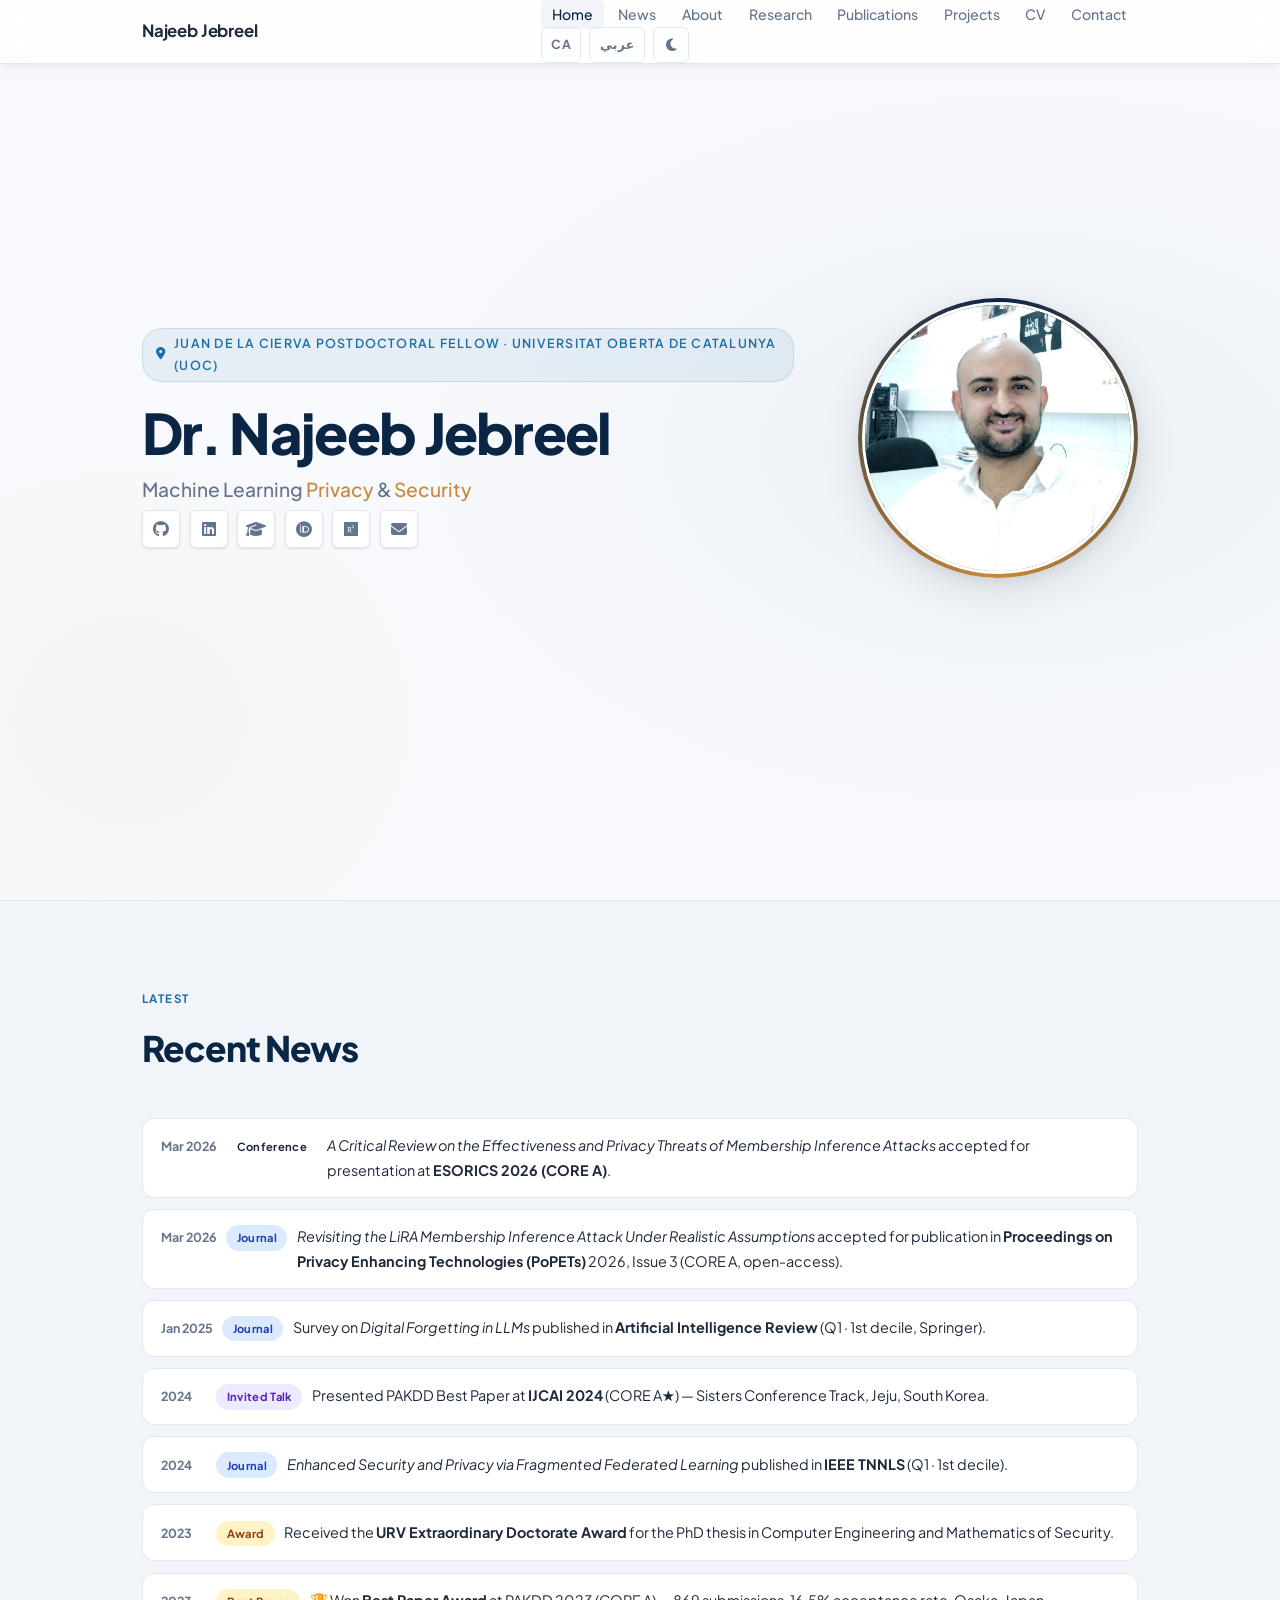
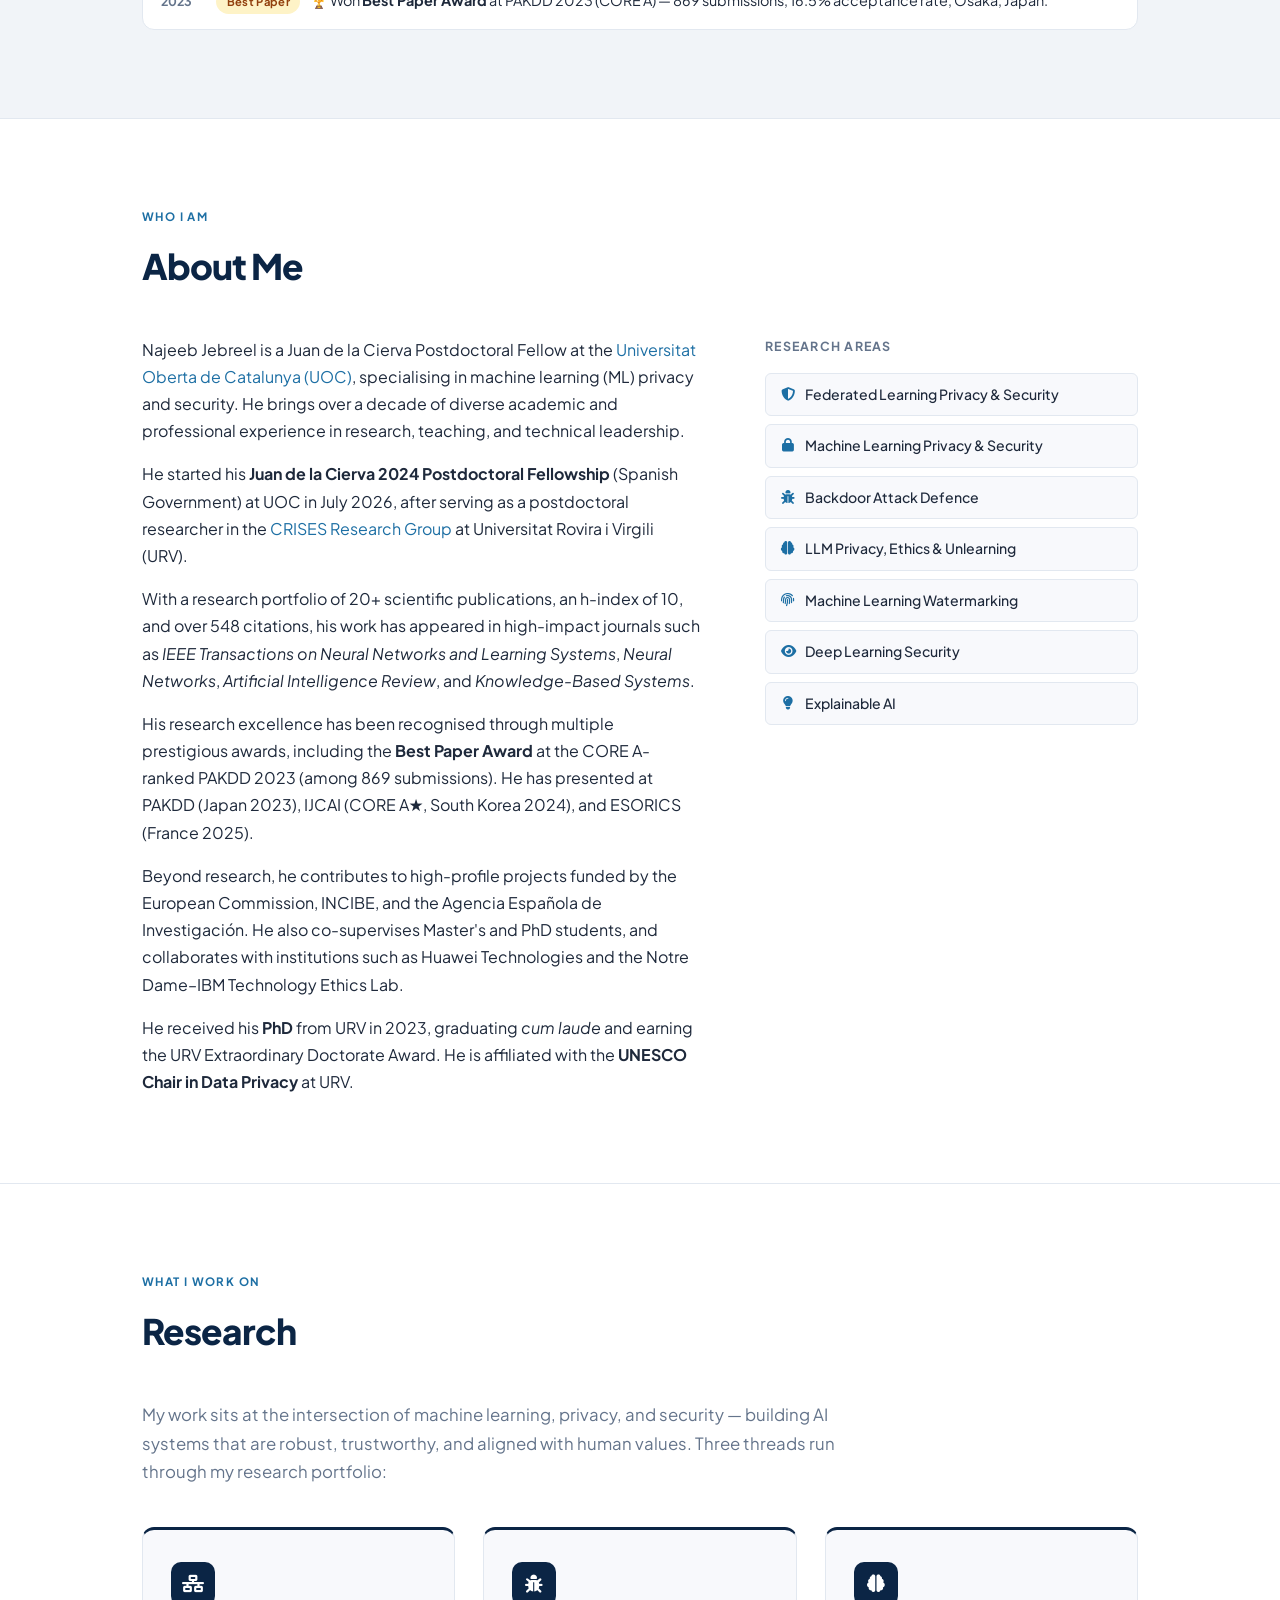
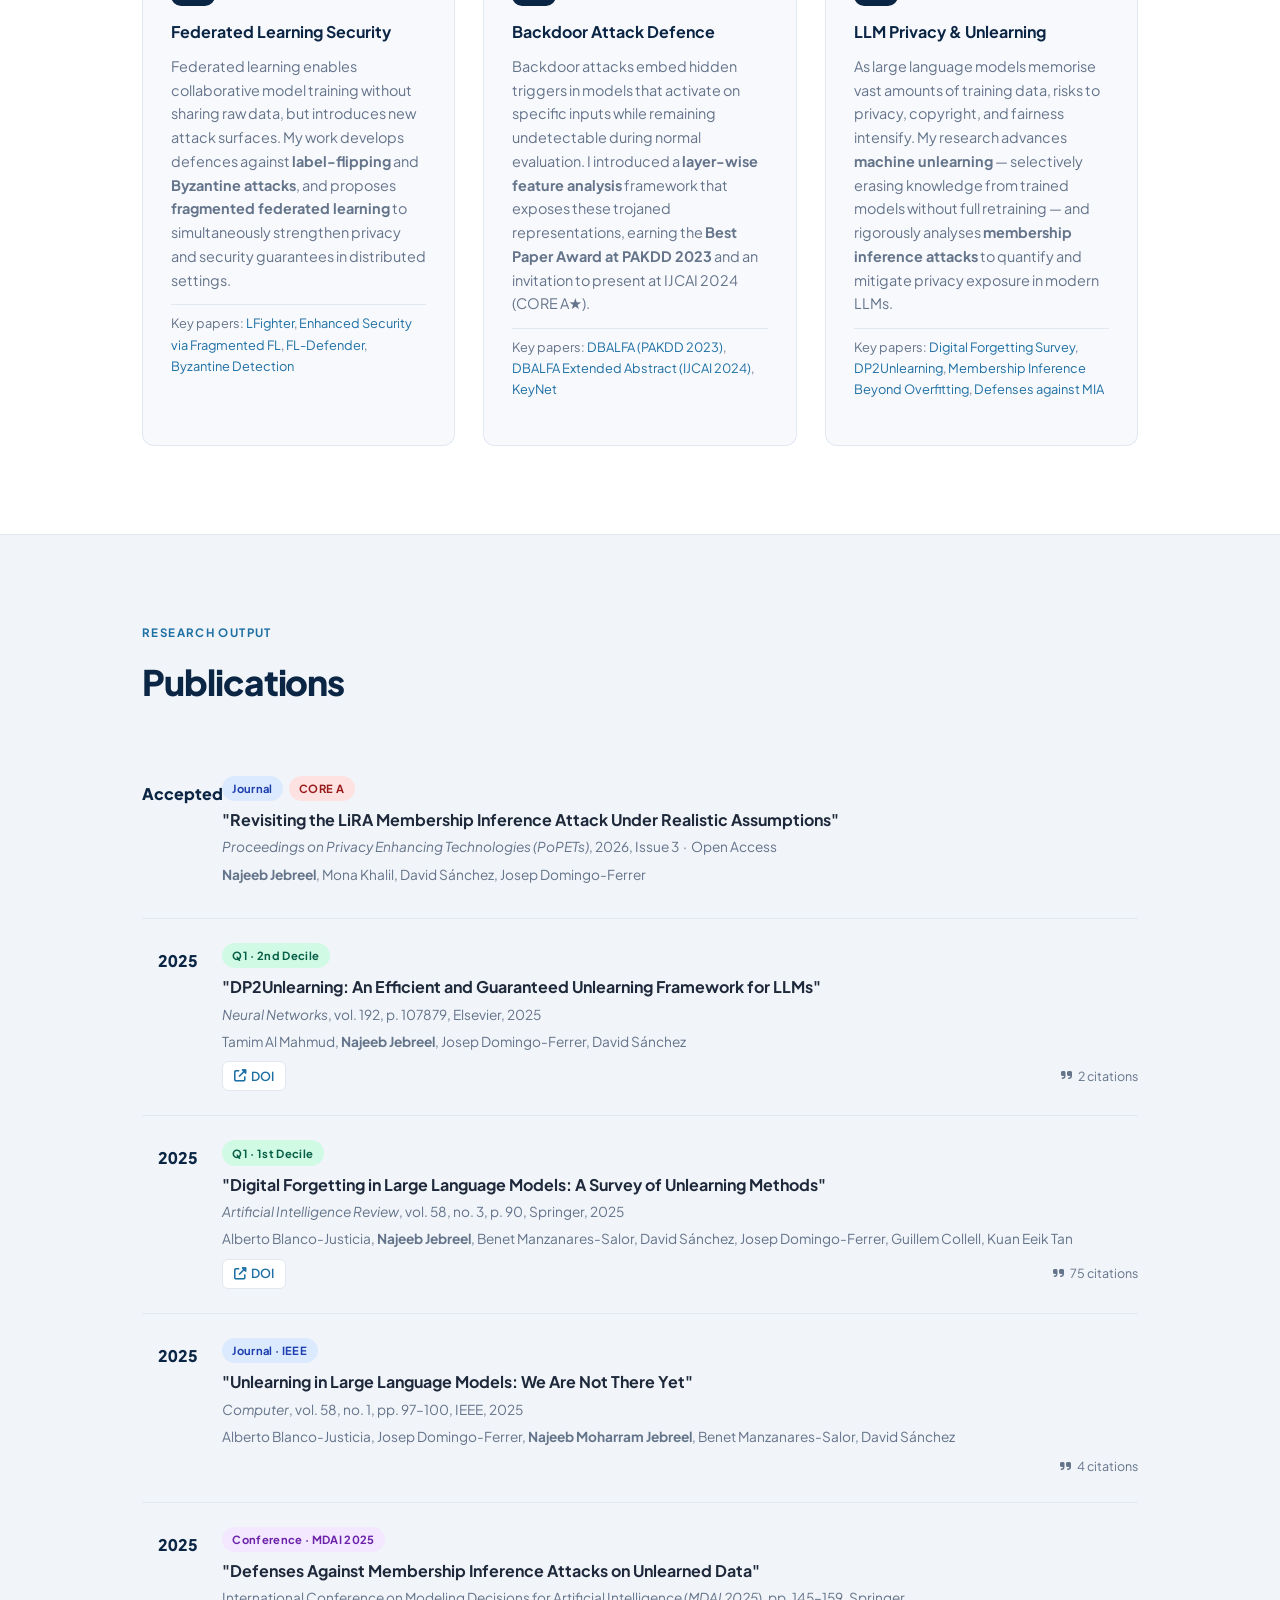
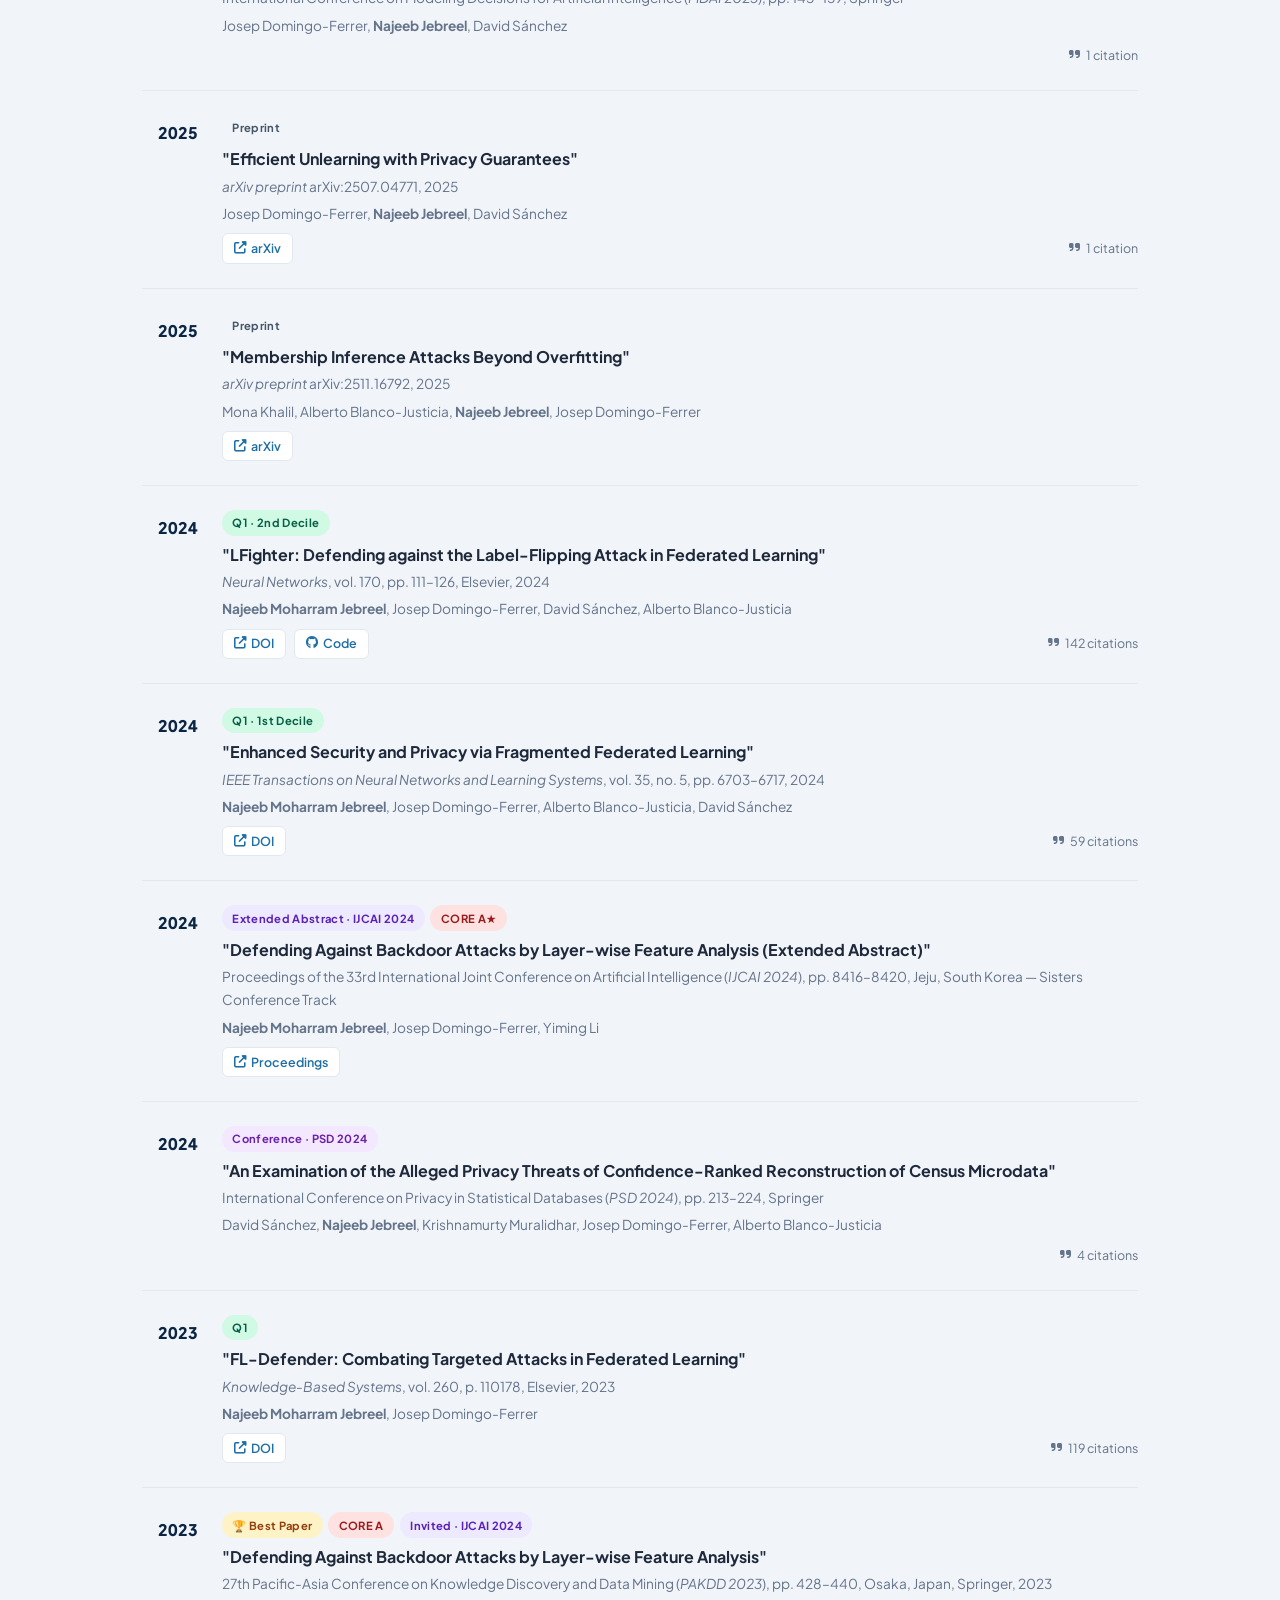
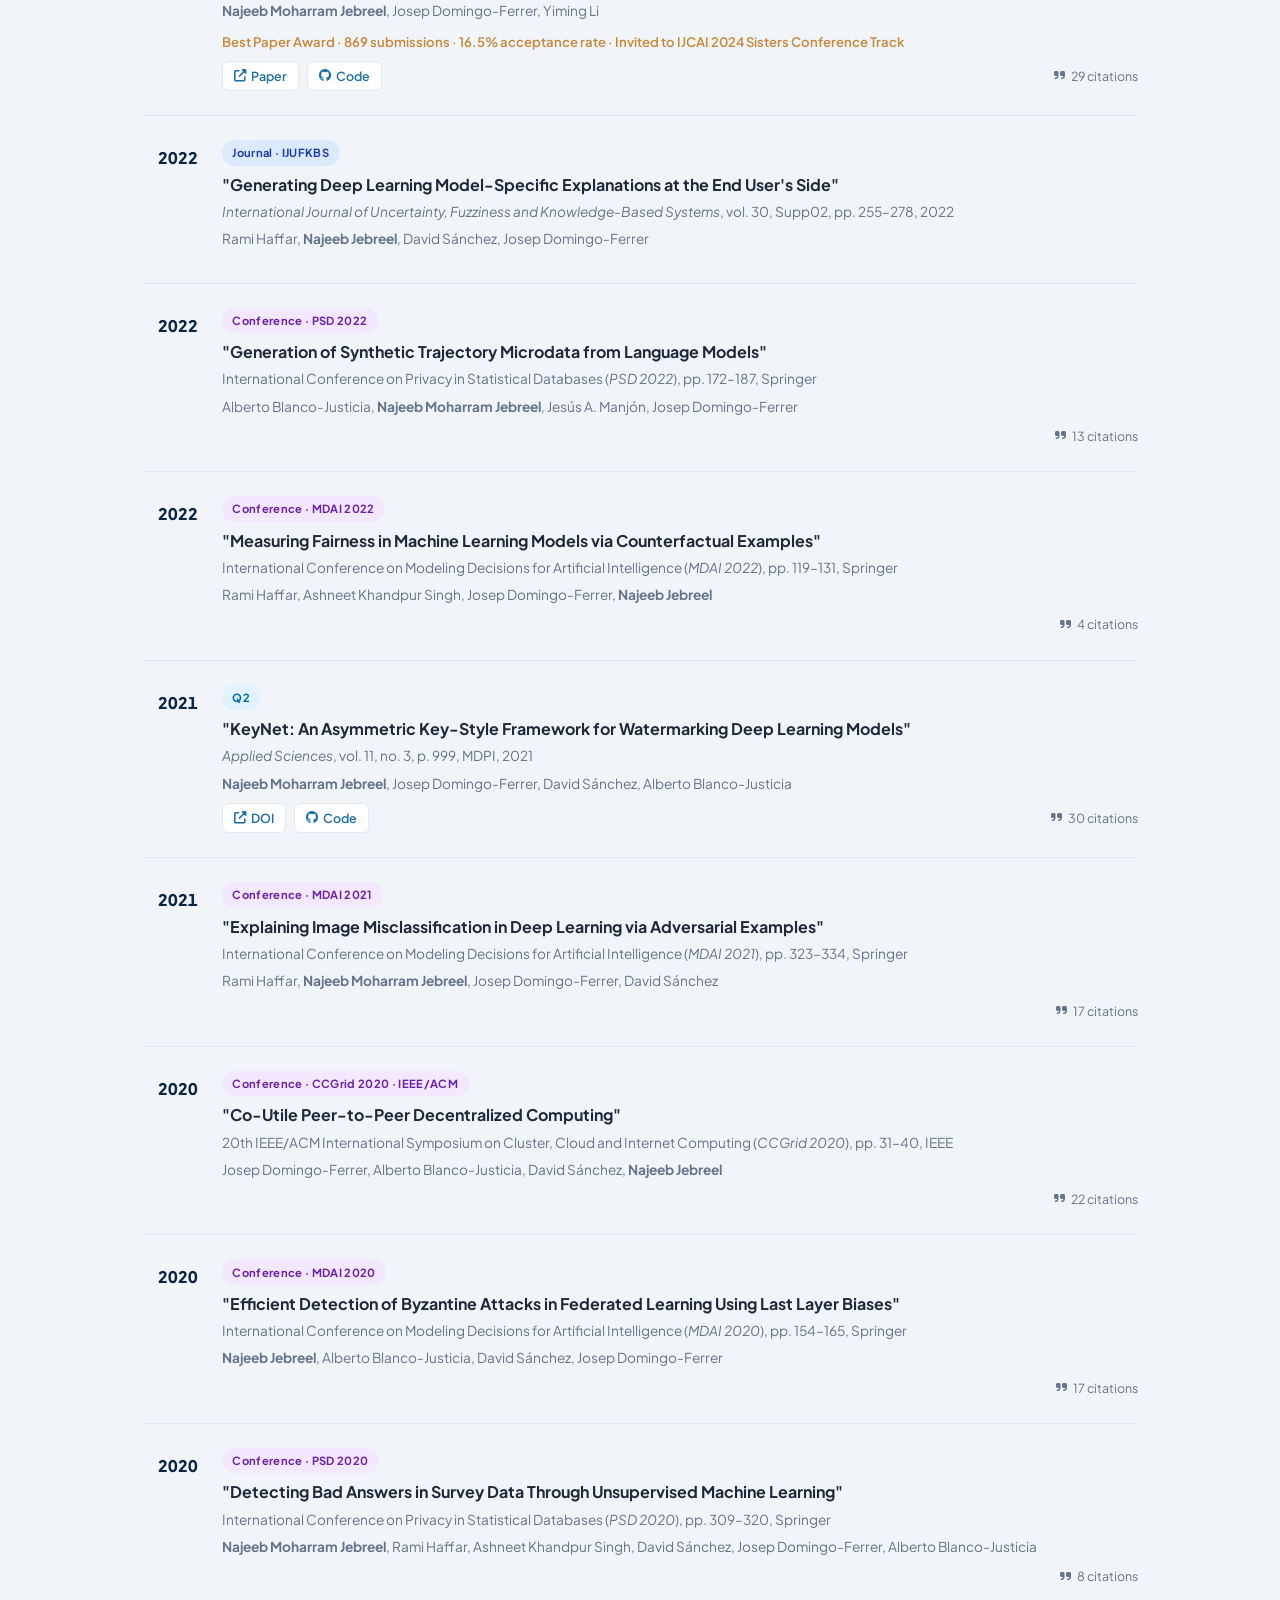
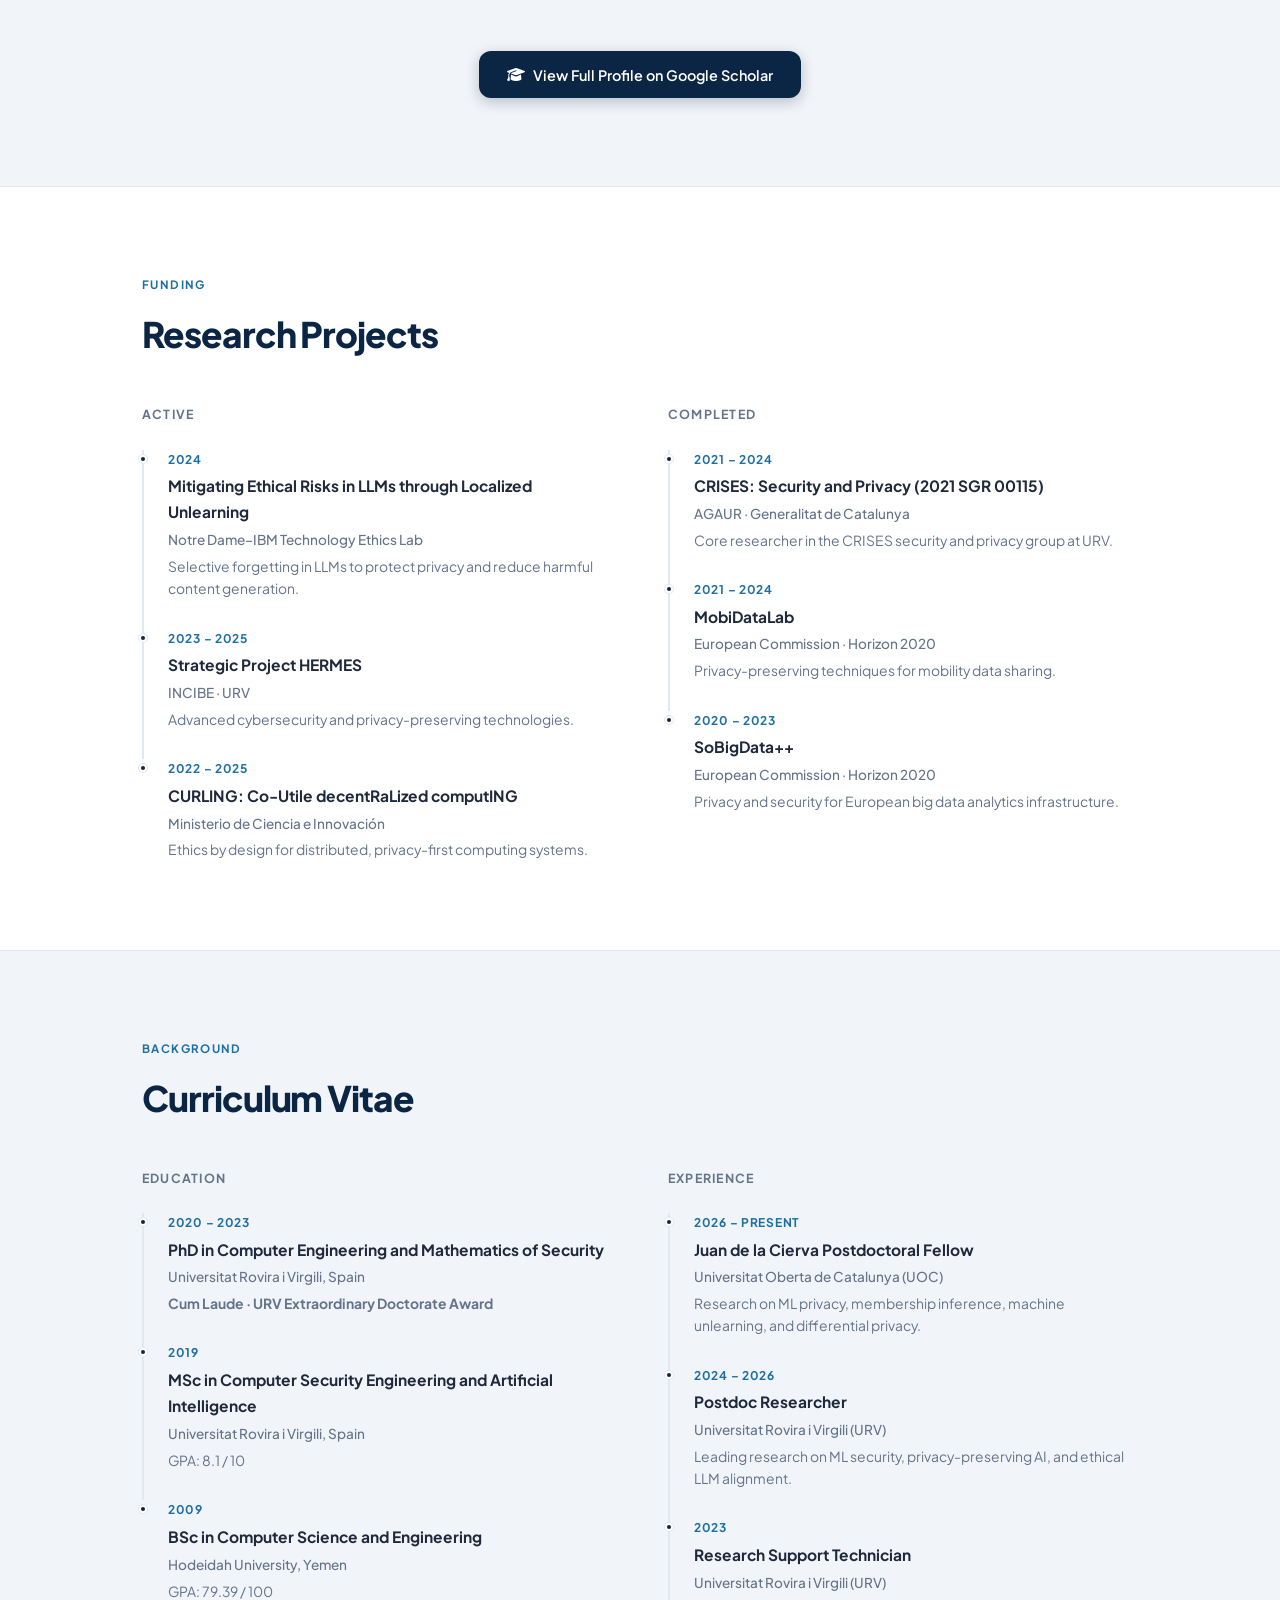
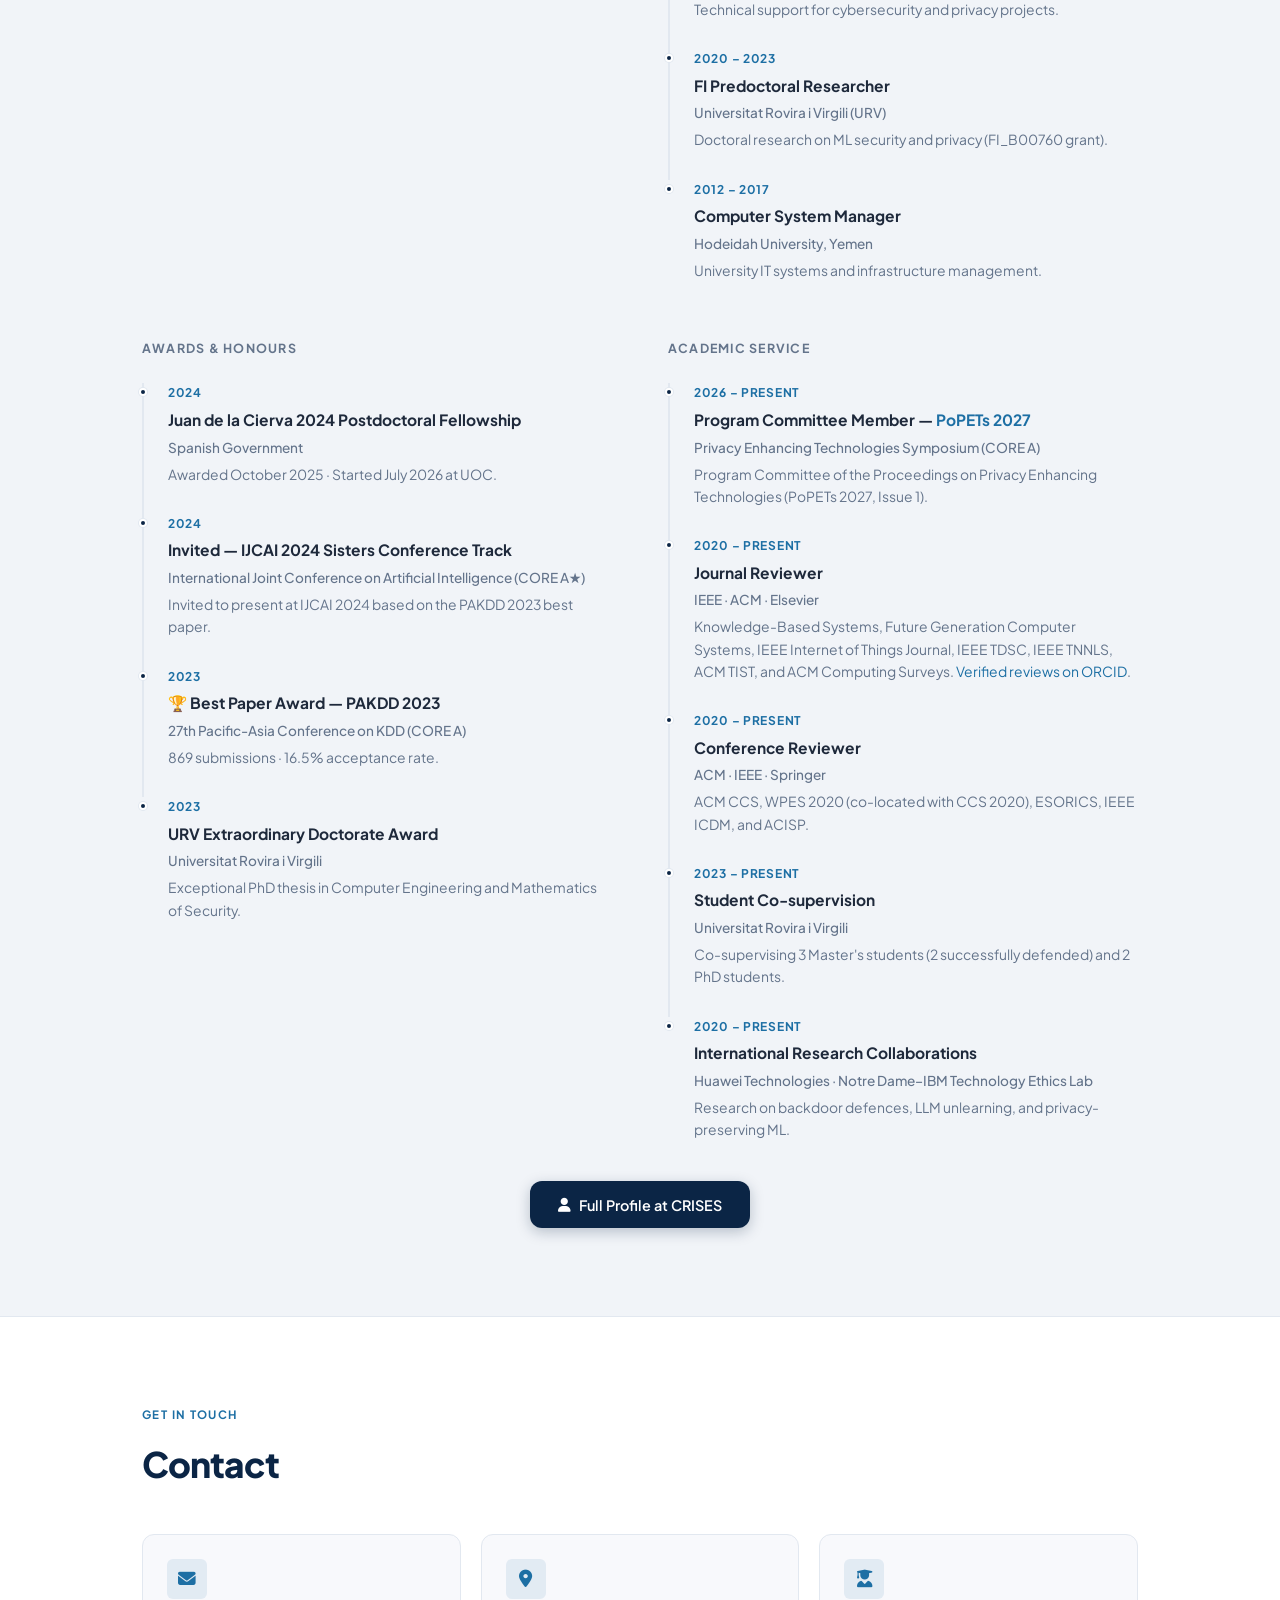
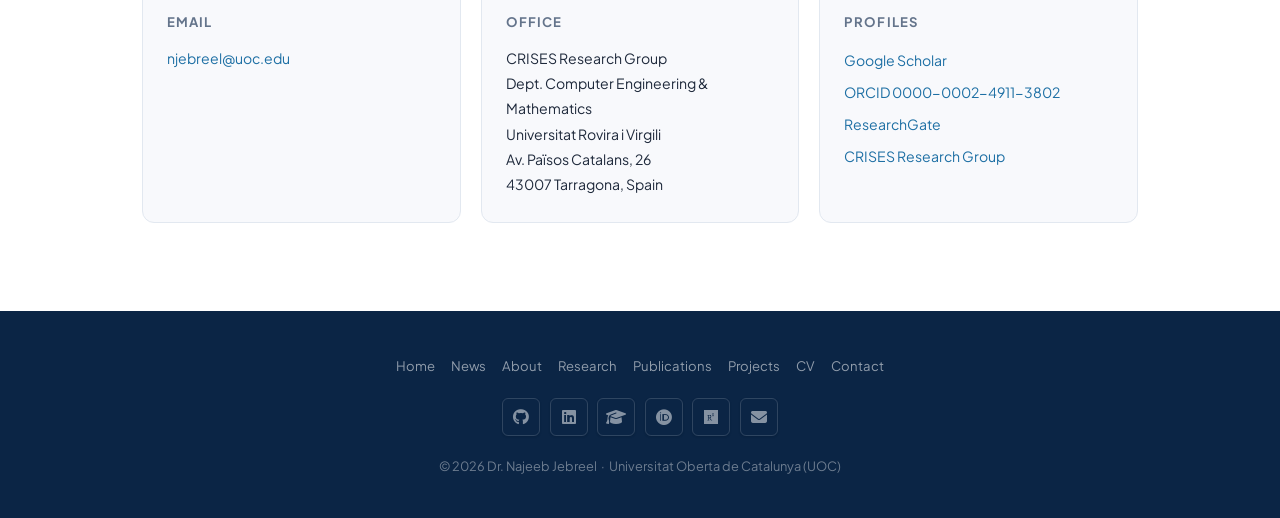
==== index.html @ fbfc8d9b "Update contact email to UOC address" ====
<!DOCTYPE html>
<html lang="en">
<head>
  <meta charset="UTF-8">
  <meta name="viewport" content="width=device-width, initial-scale=1.0">
  <title>Dr. Najeeb Jebreel — ML Privacy &amp; Security Researcher</title>

  <!-- SEO -->
  <meta name="description" content="Dr. Najeeb Jebreel — Juan de la Cierva Postdoctoral Fellow at the Universitat Oberta de Catalunya (UOC) specialising in machine learning privacy, federated learning security, backdoor defences, and LLM alignment.">
  <meta name="author" content="Najeeb Jebreel">
  <meta name="keywords" content="Najeeb Jebreel, machine learning security, federated learning, backdoor attacks, LLM unlearning, privacy, UOC, URV, CRISES">
  <link rel="canonical" href="https://najeebjebreel.github.io/">

  <!-- Open Graph -->
  <meta property="og:type" content="profile">
  <meta property="og:title" content="Dr. Najeeb Jebreel — ML Privacy &amp; Security Researcher">
  <meta property="og:description" content="Juan de la Cierva Fellow at UOC · Federated Learning Security · Backdoor Defences · LLM Privacy">
  <meta property="og:url" content="https://najeebjebreel.github.io/">
  <meta property="og:image" content="https://najeebjebreel.github.io/images/profile_photo.jpg">

  <!-- Twitter Card -->
  <meta name="twitter:card" content="summary">
  <meta name="twitter:title" content="Dr. Najeeb Jebreel">
  <meta name="twitter:description" content="ML Privacy &amp; Security Researcher · Juan de la Cierva Fellow · UOC">
  <meta name="twitter:image" content="https://najeebjebreel.github.io/images/profile_photo.jpg">

  <!-- Schema.org -->
  <script type="application/ld+json">
  {"@context":"https://schema.org","@type":"Person","name":"Najeeb Moharram Salim Jebreel","honorificPrefix":"Dr.","jobTitle":"Juan de la Cierva Postdoctoral Fellow","affiliation":{"@type":"Organization","name":"Universitat Oberta de Catalunya","url":"https://www.uoc.edu/en"},"url":"https://najeebjebreel.github.io/","sameAs":["https://scholar.google.com/citations?user=aWbGsA4AAAAJ&hl=en","https://orcid.org/0000-0002-4911-3802","https://www.researchgate.net/profile/Najeeb-Jebreel","https://github.com/najeebjebreel","https://www.linkedin.com/in/najeebjebreel/"]}
  </script>

  <!-- Fonts -->
  <link rel="preconnect" href="https://fonts.googleapis.com">
  <link rel="preconnect" href="https://fonts.gstatic.com" crossorigin>
  <link href="https://fonts.googleapis.com/css2?family=Plus+Jakarta+Sans:wght@300;400;500;600;700;800&display=swap" rel="stylesheet">

  <!-- Icons -->
  <link rel="stylesheet" href="https://cdnjs.cloudflare.com/ajax/libs/font-awesome/6.5.0/css/all.min.css">

  <link rel="stylesheet" href="styles.css">
</head>
<body>

<!-- ───────────────── HEADER ───────────────── -->
<header id="main-header">
  <div class="container header-container">
    <div class="logo"><a href="#home">Najeeb Jebreel</a></div>
    <nav aria-label="Primary navigation">
      <ul class="nav-links" role="list">
        <li><a href="#home">Home</a></li>
        <li><a href="#news">News</a></li>
        <li><a href="#about">About</a></li>
        <li><a href="#research">Research</a></li>
        <li><a href="#publications">Publications</a></li>
        <li><a href="#projects">Projects</a></li>
        <li><a href="#cv">CV</a></li>
        <li><a href="#contact">Contact</a></li>
      </ul>
      <div class="header-controls">
        <a href="index-ca.html" class="icon-btn lang-toggle" aria-label="Catalan version" title="Versió en català">CA</a>
        <a href="index-ar.html" class="icon-btn lang-toggle" aria-label="Arabic version" title="النسخة العربية">عربي</a>
        <button class="icon-btn" id="darkModeToggle" aria-label="Toggle dark mode"><i class="fas fa-moon"></i></button>
        <button class="icon-btn menu-btn" id="menuBtn" aria-label="Open menu" aria-expanded="false"><i class="fas fa-bars"></i></button>
      </div>
    </nav>
  </div>
</header>

<!-- ───────────────── HERO ───────────────── -->
<section id="home" class="hero">
  <div class="container hero-grid">

    <div class="hero-content reveal">
      <p class="hero-eyebrow"><i class="fas fa-map-marker-alt"></i> Juan de la Cierva Postdoctoral Fellow · Universitat Oberta de Catalunya (UOC)</p>
      <h1>Dr. Najeeb Jebreel</h1>
      <p class="hero-tagline">Machine Learning <span class="accent">Privacy</span> &amp; <span class="accent">Security</span></p>


      <div class="social-links" role="list">
        <a href="https://github.com/najeebjebreel" target="_blank" rel="noopener" aria-label="GitHub"><i class="fab fa-github"></i></a>
        <a href="https://www.linkedin.com/in/najeebjebreel/" target="_blank" rel="noopener" aria-label="LinkedIn"><i class="fab fa-linkedin"></i></a>
        <a href="https://scholar.google.com/citations?user=aWbGsA4AAAAJ&hl=en" target="_blank" rel="noopener" aria-label="Google Scholar"><i class="fas fa-graduation-cap"></i></a>
        <a href="https://orcid.org/0000-0002-4911-3802" target="_blank" rel="noopener" aria-label="ORCID"><i class="fab fa-orcid"></i></a>
        <a href="https://www.researchgate.net/profile/Najeeb-Jebreel" target="_blank" rel="noopener" aria-label="ResearchGate"><i class="fab fa-researchgate"></i></a>
        <a href="mailto:njebreel@uoc.edu" aria-label="Email"><i class="fas fa-envelope"></i></a>
      </div>
    </div>

    <div class="hero-photo-wrap reveal reveal-delay-1">
      <div class="hero-photo-ring">
        <img src="images/profile_photo.jpg" alt="Portrait of Dr. Najeeb Jebreel" width="280" height="280" loading="eager">
      </div>
    </div>

  </div>
</section>

<hr class="section-divider">

<!-- ───────────────── NEWS ───────────────── -->
<section id="news" class="news-section">
  <div class="container">
    <p class="section-label reveal">Latest</p>
    <h2 class="section-title reveal">Recent News</h2>
    <ul class="news-list">
      <li class="news-item reveal">
        <span class="news-date">Mar 2026</span>
        <span class="badge badge-conference">Conference</span>
        <span class="news-text"><em>A Critical Review on the Effectiveness and Privacy Threats of Membership Inference Attacks</em> accepted for presentation at <strong>ESORICS 2026 (CORE A)</strong>.</span>
      </li>
      <li class="news-item reveal">
        <span class="news-date">Mar 2026</span>
        <span class="badge badge-journal">Journal</span>
        <span class="news-text"><em>Revisiting the LiRA Membership Inference Attack Under Realistic Assumptions</em> accepted for publication in <strong>Proceedings on Privacy Enhancing Technologies (PoPETs)</strong> 2026, Issue 3 (CORE A, open-access).</span>
      </li>
      <li class="news-item reveal">
        <span class="news-date">Jan 2025</span>
        <span class="badge badge-journal">Journal</span>
        <span class="news-text">Survey on <em>Digital Forgetting in LLMs</em> published in <strong>Artificial Intelligence Review</strong> (Q1 · 1st decile, Springer).</span>
      </li>
      <li class="news-item reveal">
        <span class="news-date">2024</span>
        <span class="badge badge-invited">Invited Talk</span>
        <span class="news-text">Presented PAKDD Best Paper at <strong>IJCAI 2024</strong> (CORE A★) — Sisters Conference Track, Jeju, South Korea.</span>
      </li>
      <li class="news-item reveal">
        <span class="news-date">2024</span>
        <span class="badge badge-journal">Journal</span>
        <span class="news-text"><em>Enhanced Security and Privacy via Fragmented Federated Learning</em> published in <strong>IEEE TNNLS</strong> (Q1 · 1st decile).</span>
      </li>
      <li class="news-item reveal">
        <span class="news-date">2023</span>
        <span class="badge badge-award">Award</span>
        <span class="news-text">Received the <strong>URV Extraordinary Doctorate Award</strong> for the PhD thesis in Computer Engineering and Mathematics of Security.</span>
      </li>
      <li class="news-item reveal">
        <span class="news-date">2023</span>
        <span class="badge badge-award">Best Paper</span>
        <span class="news-text">🏆 Won <strong>Best Paper Award</strong> at PAKDD 2023 (CORE A) — 869 submissions, 16.5% acceptance rate, Osaka, Japan.</span>
      </li>
    </ul>
  </div>
</section>

<hr class="section-divider">

<!-- ───────────────── ABOUT ───────────────── -->
<section id="about" class="about">
  <div class="container">
    <p class="section-label reveal">Who I Am</p>
    <h2 class="section-title reveal">About Me</h2>
    <div class="about-grid">
      <div class="about-text reveal">
        <p>Najeeb Jebreel is a Juan de la Cierva Postdoctoral Fellow at the <a href="https://www.uoc.edu/en" target="_blank" rel="noopener">Universitat Oberta de Catalunya (UOC)</a>, specialising in machine learning (ML) privacy and security. He brings over a decade of diverse academic and professional experience in research, teaching, and technical leadership.</p>
        <p>He started his <strong>Juan de la Cierva 2024 Postdoctoral Fellowship</strong> (Spanish Government) at UOC in July 2026, after serving as a postdoctoral researcher in the <a href="https://crises-deim.urv.cat/" target="_blank" rel="noopener">CRISES Research Group</a> at Universitat Rovira i Virgili (URV).</p>
        <p>With a research portfolio of 20+ scientific publications, an h-index of 10, and over 548 citations, his work has appeared in high-impact journals such as <em>IEEE Transactions on Neural Networks and Learning Systems</em>, <em>Neural Networks</em>, <em>Artificial Intelligence Review</em>, and <em>Knowledge-Based Systems</em>.</p>
        <p>His research excellence has been recognised through multiple prestigious awards, including the <strong>Best Paper Award</strong> at the CORE A-ranked PAKDD 2023 (among 869 submissions). He has presented at PAKDD (Japan 2023), IJCAI (CORE A★, South Korea 2024), and ESORICS (France 2025).</p>
        <p>Beyond research, he contributes to high-profile projects funded by the European Commission, INCIBE, and the Agencia Española de Investigación. He also co-supervises Master's and PhD students, and collaborates with institutions such as Huawei Technologies and the Notre Dame–IBM Technology Ethics Lab.</p>
        <p>He received his <strong>PhD</strong> from URV in 2023, graduating <em>cum laude</em> and earning the URV Extraordinary Doctorate Award. He is affiliated with the <strong>UNESCO Chair in Data Privacy</strong> at URV.</p>
      </div>
      <div class="reveal reveal-delay-1">
        <p class="skills-heading">Research Areas</p>
        <ul class="skill-list">
          <li class="skill-item"><i class="fas fa-shield-alt"></i> Federated Learning Privacy &amp; Security</li>
          <li class="skill-item"><i class="fas fa-lock"></i> Machine Learning Privacy &amp; Security</li>
          <li class="skill-item"><i class="fas fa-bug"></i> Backdoor Attack Defence</li>
          <li class="skill-item"><i class="fas fa-brain"></i> LLM Privacy, Ethics &amp; Unlearning</li>
          <li class="skill-item"><i class="fas fa-fingerprint"></i> Machine Learning Watermarking</li>
          <li class="skill-item"><i class="fas fa-eye"></i> Deep Learning Security</li>
          <li class="skill-item"><i class="fas fa-lightbulb"></i> Explainable AI</li>
        </ul>
      </div>
    </div>
  </div>
</section>

<hr class="section-divider">

<!-- ───────────────── RESEARCH ───────────────── -->
<section id="research" class="research">
  <div class="container">
    <p class="section-label reveal">What I Work On</p>
    <h2 class="section-title reveal">Research</h2>
    <p class="research-intro reveal">My work sits at the intersection of machine learning, privacy, and security — building AI systems that are robust, trustworthy, and aligned with human values. Three threads run through my research portfolio:</p>
    <div class="research-grid">

      <div class="research-card reveal">
        <div class="research-card-icon"><i class="fas fa-network-wired"></i></div>
        <h3>Federated Learning Security</h3>
        <p>Federated learning enables collaborative model training without sharing raw data, but introduces new attack surfaces. My work develops defences against <strong>label-flipping</strong> and <strong>Byzantine attacks</strong>, and proposes <strong>fragmented federated learning</strong> to simultaneously strengthen privacy and security guarantees in distributed settings.</p>
        <p class="research-papers">Key papers: <a href="#publications">LFighter</a>, <a href="#publications">Enhanced Security via Fragmented FL</a>, <a href="#publications">FL-Defender</a>, <a href="#publications">Byzantine Detection</a></p>
      </div>

      <div class="research-card reveal reveal-delay-1">
        <div class="research-card-icon"><i class="fas fa-bug"></i></div>
        <h3>Backdoor Attack Defence</h3>
        <p>Backdoor attacks embed hidden triggers in models that activate on specific inputs while remaining undetectable during normal evaluation. I introduced a <strong>layer-wise feature analysis</strong> framework that exposes these trojaned representations, earning the <strong>Best Paper Award at PAKDD 2023</strong> and an invitation to present at IJCAI 2024 (CORE A★).</p>
        <p class="research-papers">Key papers: <a href="#publications">DBALFA (PAKDD 2023)</a>, <a href="#publications">DBALFA Extended Abstract (IJCAI 2024)</a>, <a href="#publications">KeyNet</a></p>
      </div>

      <div class="research-card reveal reveal-delay-2">
        <div class="research-card-icon"><i class="fas fa-brain"></i></div>
        <h3>LLM Privacy &amp; Unlearning</h3>
        <p>As large language models memorise vast amounts of training data, risks to privacy, copyright, and fairness intensify. My research advances <strong>machine unlearning</strong> — selectively erasing knowledge from trained models without full retraining — and rigorously analyses <strong>membership inference attacks</strong> to quantify and mitigate privacy exposure in modern LLMs.</p>
        <p class="research-papers">Key papers: <a href="#publications">Digital Forgetting Survey</a>, <a href="#publications">DP2Unlearning</a>, <a href="#publications">Membership Inference Beyond Overfitting</a>, <a href="#publications">Defenses against MIA</a></p>
      </div>

    </div>
  </div>
</section>

<hr class="section-divider">

<!-- ───────────────── PUBLICATIONS ───────────────── -->
<section id="publications" class="publications">
  <div class="container">
    <p class="section-label reveal">Research Output</p>
    <h2 class="section-title reveal">Publications</h2>
    <div class="pub-list">

      <article class="pub-entry reveal">
        <div class="pub-year-col">Accepted</div>
        <div>
          <div class="pub-badges"><span class="badge badge-journal">Journal</span><span class="badge badge-core">CORE A</span></div>
          <h3 class="pub-title">"Revisiting the LiRA Membership Inference Attack Under Realistic Assumptions"</h3>
          <p class="pub-venue"><em>Proceedings on Privacy Enhancing Technologies (PoPETs)</em>, 2026, Issue 3 &nbsp;·&nbsp; Open Access</p>
          <p class="pub-authors"><strong>Najeeb Jebreel</strong>, Mona Khalil, David Sánchez, Josep Domingo-Ferrer</p>
        </div>
      </article>

      <article class="pub-entry reveal">
        <div class="pub-year-col">2025</div>
        <div>
          <div class="pub-badges"><span class="badge badge-q1">Q1 · 2nd Decile</span></div>
          <h3 class="pub-title">"DP2Unlearning: An Efficient and Guaranteed Unlearning Framework for LLMs"</h3>
          <p class="pub-venue"><em>Neural Networks</em>, vol. 192, p. 107879, Elsevier, 2025</p>
          <p class="pub-authors">Tamim Al Mahmud, <strong>Najeeb Jebreel</strong>, Josep Domingo-Ferrer, David Sánchez</p>
          <div class="pub-links">
            <a href="https://doi.org/10.1016/j.neunet.2025.107879" target="_blank" rel="noopener" class="pub-link"><i class="fas fa-external-link-alt"></i> DOI</a>
            <span class="pub-citations"><i class="fas fa-quote-right"></i> 2 citations</span>
          </div>
        </div>
      </article>

      <article class="pub-entry reveal">
        <div class="pub-year-col">2025</div>
        <div>
          <div class="pub-badges"><span class="badge badge-q1">Q1 · 1st Decile</span></div>
          <h3 class="pub-title">"Digital Forgetting in Large Language Models: A Survey of Unlearning Methods"</h3>
          <p class="pub-venue"><em>Artificial Intelligence Review</em>, vol. 58, no. 3, p. 90, Springer, 2025</p>
          <p class="pub-authors">Alberto Blanco-Justicia, <strong>Najeeb Jebreel</strong>, Benet Manzanares-Salor, David Sánchez, Josep Domingo-Ferrer, Guillem Collell, Kuan Eeik Tan</p>
          <div class="pub-links">
            <a href="https://doi.org/10.1007/s10462-024-11078-6" target="_blank" rel="noopener" class="pub-link"><i class="fas fa-external-link-alt"></i> DOI</a>
            <span class="pub-citations"><i class="fas fa-quote-right"></i> 75 citations</span>
          </div>
        </div>
      </article>

      <article class="pub-entry reveal">
        <div class="pub-year-col">2025</div>
        <div>
          <div class="pub-badges"><span class="badge badge-journal">Journal · IEEE</span></div>
          <h3 class="pub-title">"Unlearning in Large Language Models: We Are Not There Yet"</h3>
          <p class="pub-venue"><em>Computer</em>, vol. 58, no. 1, pp. 97–100, IEEE, 2025</p>
          <p class="pub-authors">Alberto Blanco-Justicia, Josep Domingo-Ferrer, <strong>Najeeb Moharram Jebreel</strong>, Benet Manzanares-Salor, David Sánchez</p>
          <div class="pub-links">
            <span class="pub-citations"><i class="fas fa-quote-right"></i> 4 citations</span>
          </div>
        </div>
      </article>

      <article class="pub-entry reveal">
        <div class="pub-year-col">2025</div>
        <div>
          <div class="pub-badges"><span class="badge badge-conf">Conference · MDAI 2025</span></div>
          <h3 class="pub-title">"Defenses Against Membership Inference Attacks on Unlearned Data"</h3>
          <p class="pub-venue">International Conference on Modeling Decisions for Artificial Intelligence (<em>MDAI 2025</em>), pp. 145–159, Springer</p>
          <p class="pub-authors">Josep Domingo-Ferrer, <strong>Najeeb Jebreel</strong>, David Sánchez</p>
          <div class="pub-links">
            <span class="pub-citations"><i class="fas fa-quote-right"></i> 1 citation</span>
          </div>
        </div>
      </article>

      <article class="pub-entry reveal">
        <div class="pub-year-col">2025</div>
        <div>
          <div class="pub-badges"><span class="badge badge-preprint">Preprint</span></div>
          <h3 class="pub-title">"Efficient Unlearning with Privacy Guarantees"</h3>
          <p class="pub-venue"><em>arXiv preprint</em> arXiv:2507.04771, 2025</p>
          <p class="pub-authors">Josep Domingo-Ferrer, <strong>Najeeb Jebreel</strong>, David Sánchez</p>
          <div class="pub-links">
            <a href="https://arxiv.org/abs/2507.04771" target="_blank" rel="noopener" class="pub-link"><i class="fas fa-external-link-alt"></i> arXiv</a>
            <span class="pub-citations"><i class="fas fa-quote-right"></i> 1 citation</span>
          </div>
        </div>
      </article>

      <article class="pub-entry reveal">
        <div class="pub-year-col">2025</div>
        <div>
          <div class="pub-badges"><span class="badge badge-preprint">Preprint</span></div>
          <h3 class="pub-title">"Membership Inference Attacks Beyond Overfitting"</h3>
          <p class="pub-venue"><em>arXiv preprint</em> arXiv:2511.16792, 2025</p>
          <p class="pub-authors">Mona Khalil, Alberto Blanco-Justicia, <strong>Najeeb Jebreel</strong>, Josep Domingo-Ferrer</p>
          <div class="pub-links">
            <a href="https://arxiv.org/abs/2511.16792" target="_blank" rel="noopener" class="pub-link"><i class="fas fa-external-link-alt"></i> arXiv</a>
          </div>
        </div>
      </article>

      <article class="pub-entry reveal">
        <div class="pub-year-col">2024</div>
        <div>
          <div class="pub-badges"><span class="badge badge-q1">Q1 · 2nd Decile</span></div>
          <h3 class="pub-title">"LFighter: Defending against the Label-Flipping Attack in Federated Learning"</h3>
          <p class="pub-venue"><em>Neural Networks</em>, vol. 170, pp. 111–126, Elsevier, 2024</p>
          <p class="pub-authors"><strong>Najeeb Moharram Jebreel</strong>, Josep Domingo-Ferrer, David Sánchez, Alberto Blanco-Justicia</p>
          <div class="pub-links">
            <a href="https://doi.org/10.1016/j.neunet.2023.11.019" target="_blank" rel="noopener" class="pub-link"><i class="fas fa-external-link-alt"></i> DOI</a>
            <a href="https://github.com/najeebjebreel/LFighter" target="_blank" rel="noopener" class="pub-link"><i class="fab fa-github"></i> Code</a>
            <span class="pub-citations"><i class="fas fa-quote-right"></i> 142 citations</span>
          </div>
        </div>
      </article>

      <article class="pub-entry reveal">
        <div class="pub-year-col">2024</div>
        <div>
          <div class="pub-badges"><span class="badge badge-q1">Q1 · 1st Decile</span></div>
          <h3 class="pub-title">"Enhanced Security and Privacy via Fragmented Federated Learning"</h3>
          <p class="pub-venue"><em>IEEE Transactions on Neural Networks and Learning Systems</em>, vol. 35, no. 5, pp. 6703–6717, 2024</p>
          <p class="pub-authors"><strong>Najeeb Moharram Jebreel</strong>, Josep Domingo-Ferrer, Alberto Blanco-Justicia, David Sánchez</p>
          <div class="pub-links">
            <a href="https://doi.org/10.1109/TNNLS.2022.3212627" target="_blank" rel="noopener" class="pub-link"><i class="fas fa-external-link-alt"></i> DOI</a>
            <span class="pub-citations"><i class="fas fa-quote-right"></i> 59 citations</span>
          </div>
        </div>
      </article>

      <article class="pub-entry reveal">
        <div class="pub-year-col">2024</div>
        <div>
          <div class="pub-badges">
            <span class="badge badge-invited">Extended Abstract · IJCAI 2024</span>
            <span class="badge badge-core">CORE A★</span>
          </div>
          <h3 class="pub-title">"Defending Against Backdoor Attacks by Layer-wise Feature Analysis (Extended Abstract)"</h3>
          <p class="pub-venue">Proceedings of the 33rd International Joint Conference on Artificial Intelligence (<em>IJCAI 2024</em>), pp. 8416–8420, Jeju, South Korea — Sisters Conference Track</p>
          <p class="pub-authors"><strong>Najeeb Moharram Jebreel</strong>, Josep Domingo-Ferrer, Yiming Li</p>
          <div class="pub-links">
            <a href="https://www.ijcai.org/proceedings/2024/" target="_blank" rel="noopener" class="pub-link"><i class="fas fa-external-link-alt"></i> Proceedings</a>
          </div>
        </div>
      </article>

      <article class="pub-entry reveal">
        <div class="pub-year-col">2024</div>
        <div>
          <div class="pub-badges"><span class="badge badge-conf">Conference · PSD 2024</span></div>
          <h3 class="pub-title">"An Examination of the Alleged Privacy Threats of Confidence-Ranked Reconstruction of Census Microdata"</h3>
          <p class="pub-venue">International Conference on Privacy in Statistical Databases (<em>PSD 2024</em>), pp. 213–224, Springer</p>
          <p class="pub-authors">David Sánchez, <strong>Najeeb Jebreel</strong>, Krishnamurty Muralidhar, Josep Domingo-Ferrer, Alberto Blanco-Justicia</p>
          <div class="pub-links">
            <span class="pub-citations"><i class="fas fa-quote-right"></i> 4 citations</span>
          </div>
        </div>
      </article>

      <article class="pub-entry reveal">
        <div class="pub-year-col">2023</div>
        <div>
          <div class="pub-badges"><span class="badge badge-q1">Q1</span></div>
          <h3 class="pub-title">"FL-Defender: Combating Targeted Attacks in Federated Learning"</h3>
          <p class="pub-venue"><em>Knowledge-Based Systems</em>, vol. 260, p. 110178, Elsevier, 2023</p>
          <p class="pub-authors"><strong>Najeeb Moharram Jebreel</strong>, Josep Domingo-Ferrer</p>
          <div class="pub-links">
            <a href="https://doi.org/10.1016/j.knosys.2022.110178" target="_blank" rel="noopener" class="pub-link"><i class="fas fa-external-link-alt"></i> DOI</a>
            <span class="pub-citations"><i class="fas fa-quote-right"></i> 119 citations</span>
          </div>
        </div>
      </article>

      <article class="pub-entry reveal">
        <div class="pub-year-col">2023</div>
        <div>
          <div class="pub-badges">
            <span class="badge badge-award">🏆 Best Paper</span>
            <span class="badge badge-core">CORE A</span>
            <span class="badge badge-invited">Invited · IJCAI 2024</span>
          </div>
          <h3 class="pub-title">"Defending Against Backdoor Attacks by Layer-wise Feature Analysis"</h3>
          <p class="pub-venue">27th Pacific-Asia Conference on Knowledge Discovery and Data Mining (<em>PAKDD 2023</em>), pp. 428–440, Osaka, Japan, Springer, 2023</p>
          <p class="pub-authors"><strong>Najeeb Moharram Jebreel</strong>, Josep Domingo-Ferrer, Yiming Li</p>
          <p class="pub-note">Best Paper Award · 869 submissions · 16.5% acceptance rate · Invited to IJCAI 2024 Sisters Conference Track</p>
          <div class="pub-links">
            <a href="https://link.springer.com/chapter/10.1007/978-3-031-33377-4_33" target="_blank" rel="noopener" class="pub-link"><i class="fas fa-external-link-alt"></i> Paper</a>
            <a href="https://github.com/najeebjebreel/DBALFA" target="_blank" rel="noopener" class="pub-link"><i class="fab fa-github"></i> Code</a>
            <span class="pub-citations"><i class="fas fa-quote-right"></i> 29 citations</span>
          </div>
        </div>
      </article>

      <article class="pub-entry reveal">
        <div class="pub-year-col">2022</div>
        <div>
          <div class="pub-badges"><span class="badge badge-journal">Journal · IJUFKBS</span></div>
          <h3 class="pub-title">"Generating Deep Learning Model-Specific Explanations at the End User's Side"</h3>
          <p class="pub-venue"><em>International Journal of Uncertainty, Fuzziness and Knowledge-Based Systems</em>, vol. 30, Supp02, pp. 255–278, 2022</p>
          <p class="pub-authors">Rami Haffar, <strong>Najeeb Jebreel</strong>, David Sánchez, Josep Domingo-Ferrer</p>
        </div>
      </article>

      <article class="pub-entry reveal">
        <div class="pub-year-col">2022</div>
        <div>
          <div class="pub-badges"><span class="badge badge-conf">Conference · PSD 2022</span></div>
          <h3 class="pub-title">"Generation of Synthetic Trajectory Microdata from Language Models"</h3>
          <p class="pub-venue">International Conference on Privacy in Statistical Databases (<em>PSD 2022</em>), pp. 172–187, Springer</p>
          <p class="pub-authors">Alberto Blanco-Justicia, <strong>Najeeb Moharram Jebreel</strong>, Jesús A. Manjón, Josep Domingo-Ferrer</p>
          <div class="pub-links">
            <span class="pub-citations"><i class="fas fa-quote-right"></i> 13 citations</span>
          </div>
        </div>
      </article>

      <article class="pub-entry reveal">
        <div class="pub-year-col">2022</div>
        <div>
          <div class="pub-badges"><span class="badge badge-conf">Conference · MDAI 2022</span></div>
          <h3 class="pub-title">"Measuring Fairness in Machine Learning Models via Counterfactual Examples"</h3>
          <p class="pub-venue">International Conference on Modeling Decisions for Artificial Intelligence (<em>MDAI 2022</em>), pp. 119–131, Springer</p>
          <p class="pub-authors">Rami Haffar, Ashneet Khandpur Singh, Josep Domingo-Ferrer, <strong>Najeeb Jebreel</strong></p>
          <div class="pub-links">
            <span class="pub-citations"><i class="fas fa-quote-right"></i> 4 citations</span>
          </div>
        </div>
      </article>

      <article class="pub-entry reveal">
        <div class="pub-year-col">2021</div>
        <div>
          <div class="pub-badges"><span class="badge badge-q2">Q2</span></div>
          <h3 class="pub-title">"KeyNet: An Asymmetric Key-Style Framework for Watermarking Deep Learning Models"</h3>
          <p class="pub-venue"><em>Applied Sciences</em>, vol. 11, no. 3, p. 999, MDPI, 2021</p>
          <p class="pub-authors"><strong>Najeeb Moharram Jebreel</strong>, Josep Domingo-Ferrer, David Sánchez, Alberto Blanco-Justicia</p>
          <div class="pub-links">
            <a href="https://doi.org/10.3390/app11030999" target="_blank" rel="noopener" class="pub-link"><i class="fas fa-external-link-alt"></i> DOI</a>
            <a href="https://github.com/najeebjebreel/KeyNet" target="_blank" rel="noopener" class="pub-link"><i class="fab fa-github"></i> Code</a>
            <span class="pub-citations"><i class="fas fa-quote-right"></i> 30 citations</span>
          </div>
        </div>
      </article>

      <article class="pub-entry reveal">
        <div class="pub-year-col">2021</div>
        <div>
          <div class="pub-badges"><span class="badge badge-conf">Conference · MDAI 2021</span></div>
          <h3 class="pub-title">"Explaining Image Misclassification in Deep Learning via Adversarial Examples"</h3>
          <p class="pub-venue">International Conference on Modeling Decisions for Artificial Intelligence (<em>MDAI 2021</em>), pp. 323–334, Springer</p>
          <p class="pub-authors">Rami Haffar, <strong>Najeeb Moharram Jebreel</strong>, Josep Domingo-Ferrer, David Sánchez</p>
          <div class="pub-links">
            <span class="pub-citations"><i class="fas fa-quote-right"></i> 17 citations</span>
          </div>
        </div>
      </article>

      <article class="pub-entry reveal">
        <div class="pub-year-col">2020</div>
        <div>
          <div class="pub-badges"><span class="badge badge-conf">Conference · CCGrid 2020 · IEEE/ACM</span></div>
          <h3 class="pub-title">"Co-Utile Peer-to-Peer Decentralized Computing"</h3>
          <p class="pub-venue">20th IEEE/ACM International Symposium on Cluster, Cloud and Internet Computing (<em>CCGrid 2020</em>), pp. 31–40, IEEE</p>
          <p class="pub-authors">Josep Domingo-Ferrer, Alberto Blanco-Justicia, David Sánchez, <strong>Najeeb Jebreel</strong></p>
          <div class="pub-links">
            <span class="pub-citations"><i class="fas fa-quote-right"></i> 22 citations</span>
          </div>
        </div>
      </article>

      <article class="pub-entry reveal">
        <div class="pub-year-col">2020</div>
        <div>
          <div class="pub-badges"><span class="badge badge-conf">Conference · MDAI 2020</span></div>
          <h3 class="pub-title">"Efficient Detection of Byzantine Attacks in Federated Learning Using Last Layer Biases"</h3>
          <p class="pub-venue">International Conference on Modeling Decisions for Artificial Intelligence (<em>MDAI 2020</em>), pp. 154–165, Springer</p>
          <p class="pub-authors"><strong>Najeeb Jebreel</strong>, Alberto Blanco-Justicia, David Sánchez, Josep Domingo-Ferrer</p>
          <div class="pub-links">
            <span class="pub-citations"><i class="fas fa-quote-right"></i> 17 citations</span>
          </div>
        </div>
      </article>

      <article class="pub-entry reveal">
        <div class="pub-year-col">2020</div>
        <div>
          <div class="pub-badges"><span class="badge badge-conf">Conference · PSD 2020</span></div>
          <h3 class="pub-title">"Detecting Bad Answers in Survey Data Through Unsupervised Machine Learning"</h3>
          <p class="pub-venue">International Conference on Privacy in Statistical Databases (<em>PSD 2020</em>), pp. 309–320, Springer</p>
          <p class="pub-authors"><strong>Najeeb Moharram Jebreel</strong>, Rami Haffar, Ashneet Khandpur Singh, David Sánchez, Josep Domingo-Ferrer, Alberto Blanco-Justicia</p>
          <div class="pub-links">
            <span class="pub-citations"><i class="fas fa-quote-right"></i> 8 citations</span>
          </div>
        </div>
      </article>

    </div>
    <div class="section-cta reveal">
      <a href="https://scholar.google.com/citations?user=aWbGsA4AAAAJ&hl=en" target="_blank" rel="noopener" class="btn-primary">
        <i class="fas fa-graduation-cap"></i> View Full Profile on Google Scholar
      </a>
    </div>
  </div>
</section>

<hr class="section-divider">

<!-- ───────────────── PROJECTS ───────────────── -->
<section id="projects" class="projects">
  <div class="container">
    <p class="section-label reveal">Funding</p>
    <h2 class="section-title reveal">Research Projects</h2>
    <div class="resume-grid">
      <div>
        <p class="subsection-title reveal">Active</p>
        <div class="timeline">
          <div class="tl-item reveal">
            <div class="tl-date">2024</div>
            <div class="tl-title">Mitigating Ethical Risks in LLMs through Localized Unlearning</div>
            <div class="tl-org">Notre Dame–IBM Technology Ethics Lab</div>
            <div class="tl-desc">Selective forgetting in LLMs to protect privacy and reduce harmful content generation.</div>
          </div>
          <div class="tl-item reveal">
            <div class="tl-date">2023 – 2025</div>
            <div class="tl-title">Strategic Project HERMES</div>
            <div class="tl-org">INCIBE · URV</div>
            <div class="tl-desc">Advanced cybersecurity and privacy-preserving technologies.</div>
          </div>
          <div class="tl-item reveal">
            <div class="tl-date">2022 – 2025</div>
            <div class="tl-title">CURLING: Co-Utile decentRaLized computING</div>
            <div class="tl-org">Ministerio de Ciencia e Innovación</div>
            <div class="tl-desc">Ethics by design for distributed, privacy-first computing systems.</div>
          </div>
        </div>
      </div>
      <div>
        <p class="subsection-title reveal">Completed</p>
        <div class="timeline">
          <div class="tl-item reveal">
            <div class="tl-date">2021 – 2024</div>
            <div class="tl-title">CRISES: Security and Privacy (2021 SGR 00115)</div>
            <div class="tl-org">AGAUR · Generalitat de Catalunya</div>
            <div class="tl-desc">Core researcher in the CRISES security and privacy group at URV.</div>
          </div>
          <div class="tl-item reveal">
            <div class="tl-date">2021 – 2024</div>
            <div class="tl-title">MobiDataLab</div>
            <div class="tl-org">European Commission · Horizon 2020</div>
            <div class="tl-desc">Privacy-preserving techniques for mobility data sharing.</div>
          </div>
          <div class="tl-item reveal">
            <div class="tl-date">2020 – 2023</div>
            <div class="tl-title">SoBigData++</div>
            <div class="tl-org">European Commission · Horizon 2020</div>
            <div class="tl-desc">Privacy and security for European big data analytics infrastructure.</div>
          </div>
        </div>
      </div>
    </div>
  </div>
</section>

<hr class="section-divider">

<!-- ───────────────── CV ───────────────── -->
<section id="cv" class="cv">
  <div class="container">
    <p class="section-label reveal">Background</p>
    <h2 class="section-title reveal">Curriculum Vitae</h2>

    <div class="resume-grid" style="margin-bottom:3.5rem">
      <div>
        <p class="subsection-title reveal">Education</p>
        <div class="timeline">
          <div class="tl-item reveal">
            <div class="tl-date">2020 – 2023</div>
            <div class="tl-title">PhD in Computer Engineering and Mathematics of Security</div>
            <div class="tl-org">Universitat Rovira i Virgili, Spain</div>
            <div class="tl-desc"><strong>Cum Laude · URV Extraordinary Doctorate Award</strong></div>
          </div>
          <div class="tl-item reveal">
            <div class="tl-date">2019</div>
            <div class="tl-title">MSc in Computer Security Engineering and Artificial Intelligence</div>
            <div class="tl-org">Universitat Rovira i Virgili, Spain</div>
            <div class="tl-desc">GPA: 8.1 / 10</div>
          </div>
          <div class="tl-item reveal">
            <div class="tl-date">2009</div>
            <div class="tl-title">BSc in Computer Science and Engineering</div>
            <div class="tl-org">Hodeidah University, Yemen</div>
            <div class="tl-desc">GPA: 79.39 / 100</div>
          </div>
        </div>
      </div>
      <div>
        <p class="subsection-title reveal">Experience</p>
        <div class="timeline">
          <div class="tl-item reveal">
            <div class="tl-date">2026 – Present</div>
            <div class="tl-title">Juan de la Cierva Postdoctoral Fellow</div>
            <div class="tl-org">Universitat Oberta de Catalunya (UOC)</div>
            <div class="tl-desc">Research on ML privacy, membership inference, machine unlearning, and differential privacy.</div>
          </div>
          <div class="tl-item reveal">
            <div class="tl-date">2024 – 2026</div>
            <div class="tl-title">Postdoc Researcher</div>
            <div class="tl-org">Universitat Rovira i Virgili (URV)</div>
            <div class="tl-desc">Leading research on ML security, privacy-preserving AI, and ethical LLM alignment.</div>
          </div>
          <div class="tl-item reveal">
            <div class="tl-date">2023</div>
            <div class="tl-title">Research Support Technician</div>
            <div class="tl-org">Universitat Rovira i Virgili (URV)</div>
            <div class="tl-desc">Technical support for cybersecurity and privacy projects.</div>
          </div>
          <div class="tl-item reveal">
            <div class="tl-date">2020 – 2023</div>
            <div class="tl-title">FI Predoctoral Researcher</div>
            <div class="tl-org">Universitat Rovira i Virgili (URV)</div>
            <div class="tl-desc">Doctoral research on ML security and privacy (FI_B00760 grant).</div>
          </div>
          <div class="tl-item reveal">
            <div class="tl-date">2012 – 2017</div>
            <div class="tl-title">Computer System Manager</div>
            <div class="tl-org">Hodeidah University, Yemen</div>
            <div class="tl-desc">University IT systems and infrastructure management.</div>
          </div>
        </div>
      </div>
    </div>

    <div class="resume-grid">
      <div>
        <p class="subsection-title reveal">Awards &amp; Honours</p>
        <div class="timeline">
          <div class="tl-item reveal">
            <div class="tl-date">2024</div>
            <div class="tl-title">Juan de la Cierva 2024 Postdoctoral Fellowship</div>
            <div class="tl-org">Spanish Government</div>
            <div class="tl-desc">Awarded October 2025 · Started July 2026 at UOC.</div>
          </div>
          <div class="tl-item reveal">
            <div class="tl-date">2024</div>
            <div class="tl-title">Invited — IJCAI 2024 Sisters Conference Track</div>
            <div class="tl-org">International Joint Conference on Artificial Intelligence (CORE A★)</div>
            <div class="tl-desc">Invited to present at IJCAI 2024 based on the PAKDD 2023 best paper.</div>
          </div>
          <div class="tl-item reveal">
            <div class="tl-date">2023</div>
            <div class="tl-title">🏆 Best Paper Award — PAKDD 2023</div>
            <div class="tl-org">27th Pacific-Asia Conference on KDD (CORE A)</div>
            <div class="tl-desc">869 submissions · 16.5% acceptance rate.</div>
          </div>
          <div class="tl-item reveal">
            <div class="tl-date">2023</div>
            <div class="tl-title">URV Extraordinary Doctorate Award</div>
            <div class="tl-org">Universitat Rovira i Virgili</div>
            <div class="tl-desc">Exceptional PhD thesis in Computer Engineering and Mathematics of Security.</div>
          </div>
        </div>
      </div>
      <div>
        <p class="subsection-title reveal">Academic Service</p>
        <div class="timeline">
          <div class="tl-item reveal">
            <div class="tl-date">2026 – Present</div>
            <div class="tl-title">Program Committee Member — <a href="https://submit.petsymposium.org/2027.1/users.php/pc" target="_blank" rel="noopener">PoPETs 2027</a></div>
            <div class="tl-org">Privacy Enhancing Technologies Symposium (CORE A)</div>
            <div class="tl-desc">Program Committee of the Proceedings on Privacy Enhancing Technologies (PoPETs 2027, Issue 1).</div>
          </div>
          <div class="tl-item reveal">
            <div class="tl-date">2020 – Present</div>
            <div class="tl-title">Journal Reviewer</div>
            <div class="tl-org">IEEE · ACM · Elsevier</div>
            <div class="tl-desc">Knowledge-Based Systems, Future Generation Computer Systems, IEEE Internet of Things Journal, IEEE TDSC, IEEE TNNLS, ACM TIST, and ACM Computing Surveys. <a href="https://orcid.org/0000-0002-4911-3802" target="_blank" rel="noopener">Verified reviews on ORCID</a>.</div>
          </div>
          <div class="tl-item reveal">
            <div class="tl-date">2020 – Present</div>
            <div class="tl-title">Conference Reviewer</div>
            <div class="tl-org">ACM · IEEE · Springer</div>
            <div class="tl-desc">ACM CCS, WPES 2020 (co-located with CCS 2020), ESORICS, IEEE ICDM, and ACISP.</div>
          </div>
          <div class="tl-item reveal">
            <div class="tl-date">2023 – Present</div>
            <div class="tl-title">Student Co-supervision</div>
            <div class="tl-org">Universitat Rovira i Virgili</div>
            <div class="tl-desc">Co-supervising 3 Master's students (2 successfully defended) and 2 PhD students.</div>
          </div>
          <div class="tl-item reveal">
            <div class="tl-date">2020 – Present</div>
            <div class="tl-title">International Research Collaborations</div>
            <div class="tl-org">Huawei Technologies · Notre Dame–IBM Technology Ethics Lab</div>
            <div class="tl-desc">Research on backdoor defences, LLM unlearning, and privacy-preserving ML.</div>
          </div>
        </div>
      </div>
    </div>

    <div class="section-cta reveal">
      <a href="https://crises-deim.urv.cat/web/members-2/najeeb-jebreel/" target="_blank" rel="noopener" class="btn-primary">
        <i class="fas fa-user"></i> Full Profile at CRISES
      </a>
    </div>
  </div>
</section>

<hr class="section-divider">

<!-- ───────────────── CONTACT ───────────────── -->
<section id="contact" class="contact">
  <div class="container">
    <p class="section-label reveal">Get in Touch</p>
    <h2 class="section-title reveal">Contact</h2>
    <div class="contact-grid">

      <div class="contact-card reveal">
        <div class="contact-icon-wrap"><i class="fas fa-envelope"></i></div>
        <h3>Email</h3>
        <p><a href="mailto:njebreel@uoc.edu">njebreel@uoc.edu</a></p>
      </div>

      <div class="contact-card reveal">
        <div class="contact-icon-wrap"><i class="fas fa-map-marker-alt"></i></div>
        <h3>Office</h3>
        <address>
          CRISES Research Group<br>
          Dept. Computer Engineering &amp; Mathematics<br>
          Universitat Rovira i Virgili<br>
          Av. Països Catalans, 26<br>
          43007 Tarragona, Spain
        </address>
      </div>

      <div class="contact-card reveal">
        <div class="contact-icon-wrap"><i class="fas fa-user-graduate"></i></div>
        <h3>Profiles</h3>
        <ul class="profile-links">
          <li><a href="https://scholar.google.com/citations?user=aWbGsA4AAAAJ&hl=en" target="_blank" rel="noopener">Google Scholar</a></li>
          <li><a href="https://orcid.org/0000-0002-4911-3802" target="_blank" rel="noopener">ORCID 0000-0002-4911-3802</a></li>
          <li><a href="https://www.researchgate.net/profile/Najeeb-Jebreel" target="_blank" rel="noopener">ResearchGate</a></li>
          <li><a href="https://crises-deim.urv.cat/" target="_blank" rel="noopener">CRISES Research Group</a></li>
        </ul>
      </div>

    </div>
  </div>
</section>

<!-- ───────────────── FOOTER ───────────────── -->
<footer>
  <div class="container footer-inner">
    <ul class="footer-links">
      <li><a href="#home">Home</a></li>
      <li><a href="#news">News</a></li>
      <li><a href="#about">About</a></li>
      <li><a href="#research">Research</a></li>
      <li><a href="#publications">Publications</a></li>
      <li><a href="#projects">Projects</a></li>
      <li><a href="#cv">CV</a></li>
      <li><a href="#contact">Contact</a></li>
    </ul>
    <div class="social-links footer-social">
      <a href="https://github.com/najeebjebreel" target="_blank" rel="noopener" aria-label="GitHub"><i class="fab fa-github"></i></a>
      <a href="https://www.linkedin.com/in/najeebjebreel/" target="_blank" rel="noopener" aria-label="LinkedIn"><i class="fab fa-linkedin"></i></a>
      <a href="https://scholar.google.com/citations?user=aWbGsA4AAAAJ&hl=en" target="_blank" rel="noopener" aria-label="Google Scholar"><i class="fas fa-graduation-cap"></i></a>
      <a href="https://orcid.org/0000-0002-4911-3802" target="_blank" rel="noopener" aria-label="ORCID"><i class="fab fa-orcid"></i></a>
      <a href="https://www.researchgate.net/profile/Najeeb-Jebreel" target="_blank" rel="noopener" aria-label="ResearchGate"><i class="fab fa-researchgate"></i></a>
      <a href="mailto:njebreel@uoc.edu" aria-label="Email"><i class="fas fa-envelope"></i></a>
    </div>
    <p class="footer-text">© 2026 Dr. Najeeb Jebreel &nbsp;·&nbsp; Universitat Oberta de Catalunya (UOC)</p>
  </div>
</footer>

<script src="scripts.js"></script>
</body>
</html>
---- styles.css ----
/* ============================================================
   TOKENS
   ============================================================ */
:root {
  --navy:        #0b2545;
  --navy-mid:    #1a3a6b;
  --blue:        #1d6fa4;
  --blue-light:  #3b8ec4;
  --gold:        #c8883a;
  --gold-light:  #e8a85a;
  --white:       #ffffff;
  --off-white:   #f8f9fc;
  --gray-100:    #f1f4f8;
  --gray-200:    #e2e8f0;
  --gray-400:    #94a3b8;
  --gray-600:    #475569;
  --gray-900:    #0f172a;
  --text:        #1e293b;
  --text-muted:  #64748b;
  --border:      #e2e8f0;
  --shadow-sm:   0 1px 3px rgba(0,0,0,.07), 0 1px 2px rgba(0,0,0,.05);
  --shadow-md:   0 4px 16px rgba(0,0,0,.08), 0 2px 6px rgba(0,0,0,.05);
  --shadow-lg:   0 12px 40px rgba(0,0,0,.10), 0 4px 12px rgba(0,0,0,.06);
  --radius-sm:   6px;
  --radius:      12px;
  --radius-lg:   18px;
  --header-h:    64px;
  --max-w:       1060px;
  --font:        'Plus Jakarta Sans', 'Inter', system-ui, sans-serif;
  --ease:        cubic-bezier(.4,0,.2,1);
}

[data-theme="dark"] {
  --white:       #0f172a;
  --off-white:   #131c2e;
  --gray-100:    #1e2d3e;
  --gray-200:    #253447;
  --gray-400:    #5a7a9a;
  --gray-600:    #8aa4c0;
  --gray-900:    #e8f0f8;
  --text:        #e2eaf4;
  --text-muted:  #7a9ab8;
  --border:      #253447;
  --shadow-sm:   0 1px 3px rgba(0,0,0,.3);
  --shadow-md:   0 4px 16px rgba(0,0,0,.4);
  --shadow-lg:   0 12px 40px rgba(0,0,0,.5);
  --navy:        #4a90c8;
  --navy-mid:    #5ba0d8;
  --blue:        #60b4f0;
  --blue-light:  #80c8f8;
  --gold:        #e8a85a;
}

/* ============================================================
   RESET
   ============================================================ */
*, *::before, *::after { margin:0; padding:0; box-sizing:border-box; }
html { scroll-behavior:smooth; font-size:16px; }
@media (prefers-reduced-motion:reduce){*,*::before,*::after{animation:none!important;transition:none!important}html{scroll-behavior:auto}}
body { font-family:var(--font); background:var(--white); color:var(--text); line-height:1.7; -webkit-font-smoothing:antialiased; transition:background .3s,color .3s; }
img { display:block; max-width:100%; }
a { color:var(--blue); text-decoration:none; transition:color .2s var(--ease); }
a:hover { color:var(--blue-light); }
a:focus-visible { outline:2px solid var(--gold); outline-offset:3px; border-radius:3px; }
address { font-style:normal; }
ul,ol { list-style:none; }
.container { max-width:var(--max-w); margin:0 auto; padding:0 2rem; }

/* ============================================================
   SCROLL-REVEAL
   ============================================================ */
.reveal { opacity:0; transform:translateY(20px); transition:opacity .55s var(--ease), transform .55s var(--ease); }
.reveal.visible { opacity:1; transform:none; }
.reveal-delay-1 { transition-delay:.12s; }
.reveal-delay-2 { transition-delay:.24s; }

/* ============================================================
   HEADER
   ============================================================ */
header {
  position:fixed; inset:0 0 auto;
  height:var(--header-h);
  background:rgba(255,255,255,.85);
  backdrop-filter:blur(12px) saturate(180%);
  -webkit-backdrop-filter:blur(12px) saturate(180%);
  border-bottom:1px solid var(--border);
  z-index:900;
  transition:background .3s,border-color .3s,box-shadow .3s;
}
[data-theme="dark"] header { background:rgba(15,23,42,.85); }
header.scrolled { box-shadow:var(--shadow-md); }

.header-container { display:flex; align-items:center; justify-content:space-between; height:100%; }

.logo a {
  font-size:1.05rem; font-weight:700; color:var(--text);
  letter-spacing:-.01em;
}

.nav-links { display:flex; gap:.2rem; }
.nav-links a {
  font-size:.88rem; font-weight:500; padding:.35rem .7rem; border-radius:var(--radius-sm);
  color:var(--text-muted); transition:color .2s,background .2s;
}
.nav-links a:hover, .nav-links a.active { color:var(--navy); background:var(--gray-100); }
[data-theme="dark"] .nav-links a:hover,
[data-theme="dark"] .nav-links a.active { color:var(--blue-light); }

.header-controls { display:flex; gap:.5rem; }
.icon-btn {
  width:36px; height:36px; border-radius:var(--radius-sm);
  border:1px solid var(--border); background:none; cursor:pointer;
  color:var(--text-muted); font-size:.9rem;
  display:flex; align-items:center; justify-content:center;
  transition:color .2s,border-color .2s,background .2s;
}
.icon-btn:hover { color:var(--navy); border-color:var(--navy); background:var(--gray-100); }
.lang-toggle { font-size:.78rem; font-weight:700; width:auto; padding:0 .6rem; text-decoration:none; letter-spacing:.02em; }
.menu-btn { display:none; }

/* ============================================================
   HERO
   ============================================================ */
.hero {
  min-height:100vh;
  padding-top:var(--header-h);
  display:flex; align-items:center;
  background:var(--off-white);
  position:relative;
  overflow:hidden;
}

/* subtle geometric background */
.hero::before {
  content:'';
  position:absolute;
  inset:0;
  background:
    radial-gradient(ellipse 70% 60% at 80% 50%, rgba(29,111,164,.06) 0%, transparent 70%),
    radial-gradient(ellipse 40% 50% at 10% 80%, rgba(200,136,58,.05) 0%, transparent 60%);
  pointer-events:none;
}

.hero-grid {
  display:grid;
  grid-template-columns:1fr auto;
  align-items:center;
  gap:4rem;
  padding:5rem 2rem;
  position:relative;
}

.hero-eyebrow {
  display:inline-flex; align-items:center; gap:.5rem;
  font-size:.78rem; font-weight:600; text-transform:uppercase;
  letter-spacing:.1em; color:var(--blue);
  background:rgba(29,111,164,.08); padding:.3rem .8rem;
  border-radius:20px; margin-bottom:1.25rem;
  border:1px solid rgba(29,111,164,.15);
}
[data-theme="dark"] .hero-eyebrow { background:rgba(96,180,240,.1); border-color:rgba(96,180,240,.2); }

.hero h1 {
  font-size:clamp(2.4rem,5vw,3.5rem);
  font-weight:800;
  line-height:1.1;
  letter-spacing:-.03em;
  color:var(--navy);
  margin-bottom:.6rem;
}
[data-theme="dark"] .hero h1 { color:var(--text); }

.hero-tagline {
  font-size:1.2rem; font-weight:500; color:var(--text-muted); margin-bottom:.3rem;
}
.accent { color:var(--gold); }

.hero-sub {
  font-size:.95rem; color:var(--text-muted); margin-bottom:1.5rem;
  letter-spacing:.01em;
}

/* stat chips */
.hero-stats { display:flex; flex-wrap:wrap; gap:.6rem; margin-bottom:1.75rem; }
.stat-chip {
  display:flex; flex-direction:column; align-items:center;
  padding:.5rem 1.1rem; background:var(--white);
  border:1px solid var(--border); border-radius:var(--radius);
  box-shadow:var(--shadow-sm);
}
.stat-chip .stat-val { font-size:1.3rem; font-weight:800; color:var(--navy); line-height:1; }
[data-theme="dark"] .stat-chip .stat-val { color:var(--blue-light); }
.stat-chip .stat-lbl { font-size:.7rem; font-weight:600; text-transform:uppercase; letter-spacing:.06em; color:var(--text-muted); margin-top:.15rem; }

/* social icons */
.social-links { display:flex; flex-wrap:wrap; gap:.6rem; }
.social-links a {
  width:38px; height:38px;
  border-radius:var(--radius-sm);
  border:1px solid var(--border);
  background:var(--white);
  display:flex; align-items:center; justify-content:center;
  font-size:1rem; color:var(--text-muted);
  box-shadow:var(--shadow-sm);
  transition:color .2s,border-color .2s,transform .2s,box-shadow .2s;
}
.social-links a:hover {
  color:var(--navy); border-color:var(--navy);
  transform:translateY(-2px); box-shadow:var(--shadow-md);
}
[data-theme="dark"] .social-links a { background:var(--gray-100); }

/* profile photo */
.hero-photo-wrap {
  position:relative; flex-shrink:0;
}
.hero-photo-ring {
  width:280px; height:280px;
  border-radius:50%;
  padding:4px;
  background:conic-gradient(var(--navy) 0%, var(--gold) 50%, var(--navy) 100%);
  box-shadow:var(--shadow-lg);
}
.hero-photo-ring img {
  width:100%; height:100%;
  border-radius:50%;
  object-fit:cover;
  border:3px solid var(--white);
}

/* ============================================================
   SECTIONS — base
   ============================================================ */
section { padding:5.5rem 0; }
.section-divider { border:none; border-top:1px solid var(--border); margin:0; }

.section-label {
  font-size:.72rem; font-weight:700; text-transform:uppercase;
  letter-spacing:.12em; color:var(--blue); margin-bottom:.6rem;
}
.section-title {
  font-size:clamp(1.7rem,3vw,2.2rem);
  font-weight:800; color:var(--navy); letter-spacing:-.03em;
  margin-bottom:2.5rem;
}
[data-theme="dark"] .section-title { color:var(--text); }

.section-cta { text-align:center; margin-top:2.5rem; }

.btn-primary {
  display:inline-flex; align-items:center; gap:.5rem;
  padding:.7rem 1.75rem; border-radius:var(--radius);
  background:var(--navy); color:#fff;
  font-size:.9rem; font-weight:600;
  box-shadow:0 4px 14px rgba(11,37,69,.25);
  transition:background .2s,transform .2s,box-shadow .2s;
}
.btn-primary:hover { background:var(--navy-mid); color:#fff; transform:translateY(-2px); box-shadow:0 6px 20px rgba(11,37,69,.3); }
[data-theme="dark"] .btn-primary { background:var(--blue); box-shadow:0 4px 14px rgba(0,0,0,.4); }
[data-theme="dark"] .btn-primary:hover { background:var(--blue-light); color:var(--gray-900); }

/* ============================================================
   NEWS
   ============================================================ */
.news-section { background:var(--gray-100); }
.news-list { display:flex; flex-direction:column; gap:.7rem; }
.news-item {
  display:flex; align-items:baseline; flex-wrap:wrap; gap:.6rem;
  padding:.9rem 1.1rem;
  background:var(--white); border:1px solid var(--border);
  border-radius:var(--radius); font-size:.9rem;
  transition:box-shadow .2s, transform .2s;
}
.news-item:hover { box-shadow:var(--shadow-md); transform:translateY(-1px); }
.news-date { font-size:.78rem; font-weight:700; color:var(--text-muted); min-width:46px; flex-shrink:0; }
.news-text { color:var(--text); flex:1; }

/* ============================================================
   BADGES
   ============================================================ */
.badge {
  display:inline-block; padding:.2rem .65rem;
  border-radius:20px; font-size:.7rem; font-weight:700;
  letter-spacing:.03em; white-space:nowrap; flex-shrink:0;
}
.badge-journal  { background:#dbeafe; color:#1e40af; }
.badge-award    { background:#fef3c7; color:#92400e; }
.badge-invited  { background:#ede9fe; color:#5b21b6; }
.badge-q1       { background:#d1fae5; color:#065f46; }
.badge-q2       { background:#e0f2fe; color:#0369a1; }
.badge-conf     { background:#f3e8ff; color:#6b21a8; }
.badge-preprint { background:#f1f5f9; color:#475569; }
.badge-core     { background:#fee2e2; color:#991b1b; }
[data-theme="dark"] .badge-journal  { background:#1e3a6e; color:#93c5fd; }
[data-theme="dark"] .badge-award    { background:#3d2a00; color:#fcd34d; }
[data-theme="dark"] .badge-invited  { background:#2e1c56; color:#c4b5fd; }
[data-theme="dark"] .badge-q1       { background:#064232; color:#6ee7b7; }
[data-theme="dark"] .badge-q2       { background:#082f49; color:#7dd3fc; }
[data-theme="dark"] .badge-conf     { background:#2e1065; color:#d8b4fe; }
[data-theme="dark"] .badge-preprint { background:#1e293b; color:#94a3b8; }
[data-theme="dark"] .badge-core     { background:#450a0a; color:#fca5a5; }

/* ============================================================
   RESEARCH
   ============================================================ */
.research-intro {
  max-width:720px; color:var(--text-muted); font-size:1.05rem;
  margin-bottom:2.5rem; line-height:1.7;
}
.research-grid {
  display:grid; grid-template-columns:repeat(3,1fr); gap:1.75rem;
}
.research-card {
  background:var(--off-white); border:1px solid var(--border);
  border-radius:var(--radius); padding:2rem 1.75rem;
  border-top:3px solid var(--navy); transition:box-shadow .2s var(--ease), transform .2s var(--ease);
}
.research-card:hover { box-shadow:var(--shadow-md); transform:translateY(-3px); }
.research-card-icon {
  width:44px; height:44px; border-radius:10px;
  background:var(--navy); color:#fff;
  display:flex; align-items:center; justify-content:center;
  font-size:1.1rem; margin-bottom:1rem;
}
.research-card h3 {
  font-size:1rem; font-weight:700; color:var(--navy);
  margin-bottom:.75rem; line-height:1.3;
}
.research-card p {
  font-size:.9rem; color:var(--text-muted); line-height:1.65;
  margin-bottom:.75rem;
}
.research-papers {
  font-size:.8rem !important; color:var(--text-muted) !important;
  padding-top:.5rem; border-top:1px solid var(--border);
}
.research-papers a { color:var(--blue); text-decoration:none; }
.research-papers a:hover { text-decoration:underline; }
[data-theme="dark"] .research-card { background:var(--gray-900); }

@media(max-width:960px) {
  .research-grid { grid-template-columns:1fr; }
}

/* ============================================================
   ABOUT
   ============================================================ */
.about-grid { display:grid; grid-template-columns:3fr 2fr; gap:4rem; align-items:start; }
.about-text p { color:var(--text); margin-bottom:1rem; }
.about-text p:last-child { margin-bottom:0; }

.skills-heading {
  font-size:.78rem; font-weight:700; text-transform:uppercase;
  letter-spacing:.1em; color:var(--text-muted); margin-bottom:1rem;
}
.skill-list { display:flex; flex-direction:column; gap:.5rem; }
.skill-item {
  display:flex; align-items:center; gap:.65rem;
  padding:.55rem .9rem; border-radius:var(--radius-sm);
  background:var(--off-white); border:1px solid var(--border);
  font-size:.88rem; font-weight:500; color:var(--text);
  transition:border-color .2s, transform .2s, background .2s;
}
.skill-item:hover { border-color:var(--blue); transform:translateX(4px); background:var(--white); }
.skill-item i { color:var(--blue); font-size:.85rem; width:14px; text-align:center; }

/* ============================================================
   PUBLICATIONS
   ============================================================ */
.publications { background:var(--gray-100); }
.pub-list { display:flex; flex-direction:column; }

.pub-entry {
  display:grid;
  grid-template-columns:56px 1fr;
  gap:0 1.5rem;
  padding:1.5rem 0;
  border-bottom:1px solid var(--border);
  align-items:start;
}
.pub-entry:last-child { border-bottom:none; }
.pub-entry:hover { background:transparent; }
.pub-entry:hover .pub-title { color:var(--blue); }

.pub-year-col {
  font-size:1rem; font-weight:800; color:var(--navy);
  padding-top:.25rem; text-align:right;
  font-variant-numeric:tabular-nums;
}
[data-theme="dark"] .pub-year-col { color:var(--blue-light); }

.pub-badges { display:flex; flex-wrap:wrap; gap:.35rem; margin-bottom:.5rem; }

.pub-title {
  font-size:1rem; font-weight:700; color:var(--text);
  margin-bottom:.25rem; line-height:1.4;
  transition:color .2s;
}

.pub-venue {
  font-size:.855rem; color:var(--text-muted); margin-bottom:.25rem;
}

.pub-authors {
  font-size:.855rem; color:var(--text-muted); margin-bottom:.5rem;
}

.pub-note {
  font-size:.82rem; color:var(--gold); font-weight:600; margin-bottom:.5rem;
}

.pub-links { display:flex; flex-wrap:wrap; align-items:center; gap:.5rem; }
.pub-link {
  display:inline-flex; align-items:center; gap:.3rem;
  padding:.22rem .7rem; border-radius:var(--radius-sm);
  font-size:.78rem; font-weight:600;
  background:var(--white); border:1px solid var(--border);
  color:var(--blue);
  transition:background .2s,border-color .2s,color .2s;
}
.pub-link:hover { background:var(--navy); border-color:var(--navy); color:#fff; }
[data-theme="dark"] .pub-link { background:var(--gray-200); border-color:var(--border); }
.pub-citations { font-size:.78rem; color:var(--text-muted); margin-left:auto; display:flex; align-items:center; gap:.3rem; }

/* ============================================================
   PROJECTS / CV — timeline
   ============================================================ */
.projects { background:var(--white); }
.cv { background:var(--gray-100); }

.resume-grid { display:grid; grid-template-columns:1fr 1fr; gap:3.5rem; }
.subsection-title {
  font-size:.78rem; font-weight:700; text-transform:uppercase;
  letter-spacing:.1em; color:var(--text-muted); margin-bottom:1.5rem;
}

.timeline { display:flex; flex-direction:column; gap:0; }
.tl-item {
  position:relative;
  padding:0 0 1.75rem 1.5rem;
  border-left:2px solid var(--border);
}
.tl-item:last-child { border-left-color:transparent; padding-bottom:0; }
.tl-item::before {
  content:'';
  position:absolute; left:-5px; top:5px;
  width:8px; height:8px;
  border-radius:50%;
  background:var(--navy); border:2px solid var(--white);
  box-shadow:0 0 0 1px var(--border);
}
[data-theme="dark"] .tl-item::before { background:var(--blue); border-color:var(--off-white); }

.tl-date {
  font-size:.75rem; font-weight:700; text-transform:uppercase;
  letter-spacing:.06em; color:var(--blue); margin-bottom:.2rem;
}
.tl-title { font-size:.97rem; font-weight:700; color:var(--text); margin-bottom:.15rem; }
.tl-org { font-size:.85rem; font-weight:500; color:var(--text-muted); margin-bottom:.3rem; }
.tl-desc { font-size:.87rem; color:var(--text-muted); line-height:1.6; }

/* ============================================================
   CONTACT
   ============================================================ */
.contact { background:var(--white); }
.contact-grid { display:grid; grid-template-columns:repeat(3,1fr); gap:1.25rem; }
.contact-card {
  display:flex; flex-direction:column; gap:.75rem;
  padding:1.5rem; border-radius:var(--radius);
  background:var(--off-white); border:1px solid var(--border);
  transition:box-shadow .2s, transform .2s;
}
.contact-card:hover { box-shadow:var(--shadow-md); transform:translateY(-2px); }
.contact-icon-wrap {
  width:40px; height:40px; border-radius:var(--radius-sm);
  background:rgba(29,111,164,.1); color:var(--blue);
  display:flex; align-items:center; justify-content:center; font-size:1.1rem;
}
[data-theme="dark"] .contact-icon-wrap { background:rgba(96,180,240,.12); }
.contact-card h3 { font-size:.82rem; font-weight:700; text-transform:uppercase; letter-spacing:.08em; color:var(--text-muted); }
.contact-card p, .contact-card address { font-size:.88rem; color:var(--text); line-height:1.8; }
.contact-card a { color:var(--blue); }
.profile-links { display:flex; flex-direction:column; gap:.3rem; }
.profile-links a { font-size:.88rem; }

/* ============================================================
   FOOTER
   ============================================================ */
footer {
  background:var(--navy);
  color:rgba(255,255,255,.6);
  padding:2.5rem 0;
}
[data-theme="dark"] footer { background:#060d18; }
.footer-inner { display:flex; flex-direction:column; align-items:center; gap:1.25rem; text-align:center; }
.footer-links { display:flex; flex-wrap:wrap; justify-content:center; gap:.25rem 1rem; }
.footer-links a { font-size:.82rem; color:rgba(255,255,255,.55); transition:color .2s; }
.footer-links a:hover { color:#fff; }
.footer-social a { border-color:rgba(255,255,255,.15); color:rgba(255,255,255,.5); background:transparent; }
.footer-social a:hover { color:#fff; border-color:rgba(255,255,255,.5); background:transparent; transform:translateY(-2px); }
.footer-text { font-size:.8rem; color:rgba(255,255,255,.4); }

/* ============================================================
   RESPONSIVE
   ============================================================ */
@media (max-width:960px) {
  .hero-grid { grid-template-columns:1fr; justify-items:center; text-align:center; padding:3.5rem 2rem; }
  .hero-grid .hero-photo-wrap { order:-1; }
  .hero-stats { justify-content:center; }
  .social-links { justify-content:center; }
  .hero-photo-ring { width:200px; height:200px; }
  .about-grid { grid-template-columns:1fr; gap:2.5rem; }
  .resume-grid { grid-template-columns:1fr; gap:2rem; }
  .contact-grid { grid-template-columns:1fr 1fr; }
}

@media (max-width:700px) {
  .menu-btn { display:flex; }
  .nav-links {
    position:fixed; top:var(--header-h); left:-100%;
    width:100%; height:calc(100dvh - var(--header-h));
    background:var(--white); flex-direction:column;
    align-items:center; justify-content:center;
    gap:.5rem; border-top:1px solid var(--border);
    transition:left .3s var(--ease);
  }
  [data-theme="dark"] .nav-links { background:var(--off-white); }
  .nav-links.active { left:0; }
  .nav-links a { font-size:1.05rem; padding:.75rem 2rem; }
  .contact-grid { grid-template-columns:1fr; }
  .pub-entry { grid-template-columns:1fr; gap:.4rem; }
  .pub-year-col { text-align:left; font-size:.85rem; }
  .news-item { flex-direction:column; gap:.35rem; }
}

/* ============================================================
   RTL / Arabic overrides  (index-ar.html)
   ============================================================ */
[dir="rtl"] {
  font-family: 'Cairo', 'Plus Jakarta Sans', sans-serif;
}

/* Flip timeline border from left to right */
[dir="rtl"] .timeline-item { border-left: none; border-right: 2px solid var(--border); padding-left: 0; padding-right: 1.5rem; }
[dir="rtl"] .timeline-item::before { left: auto; right: -5px; }

/* Publication year column alignment */
[dir="rtl"] .pub-year-col { text-align: right; }

/* News date column */
[dir="rtl"] .news-date { text-align: right; }

/* Mobile nav slide from right */
@media (max-width:700px) {
  [dir="rtl"] .nav-links { left: auto; right: -100%; }
  [dir="rtl"] .nav-links.active { right: 0; left: auto; }
  [dir="rtl"] .pub-year-col { text-align: right; }
}
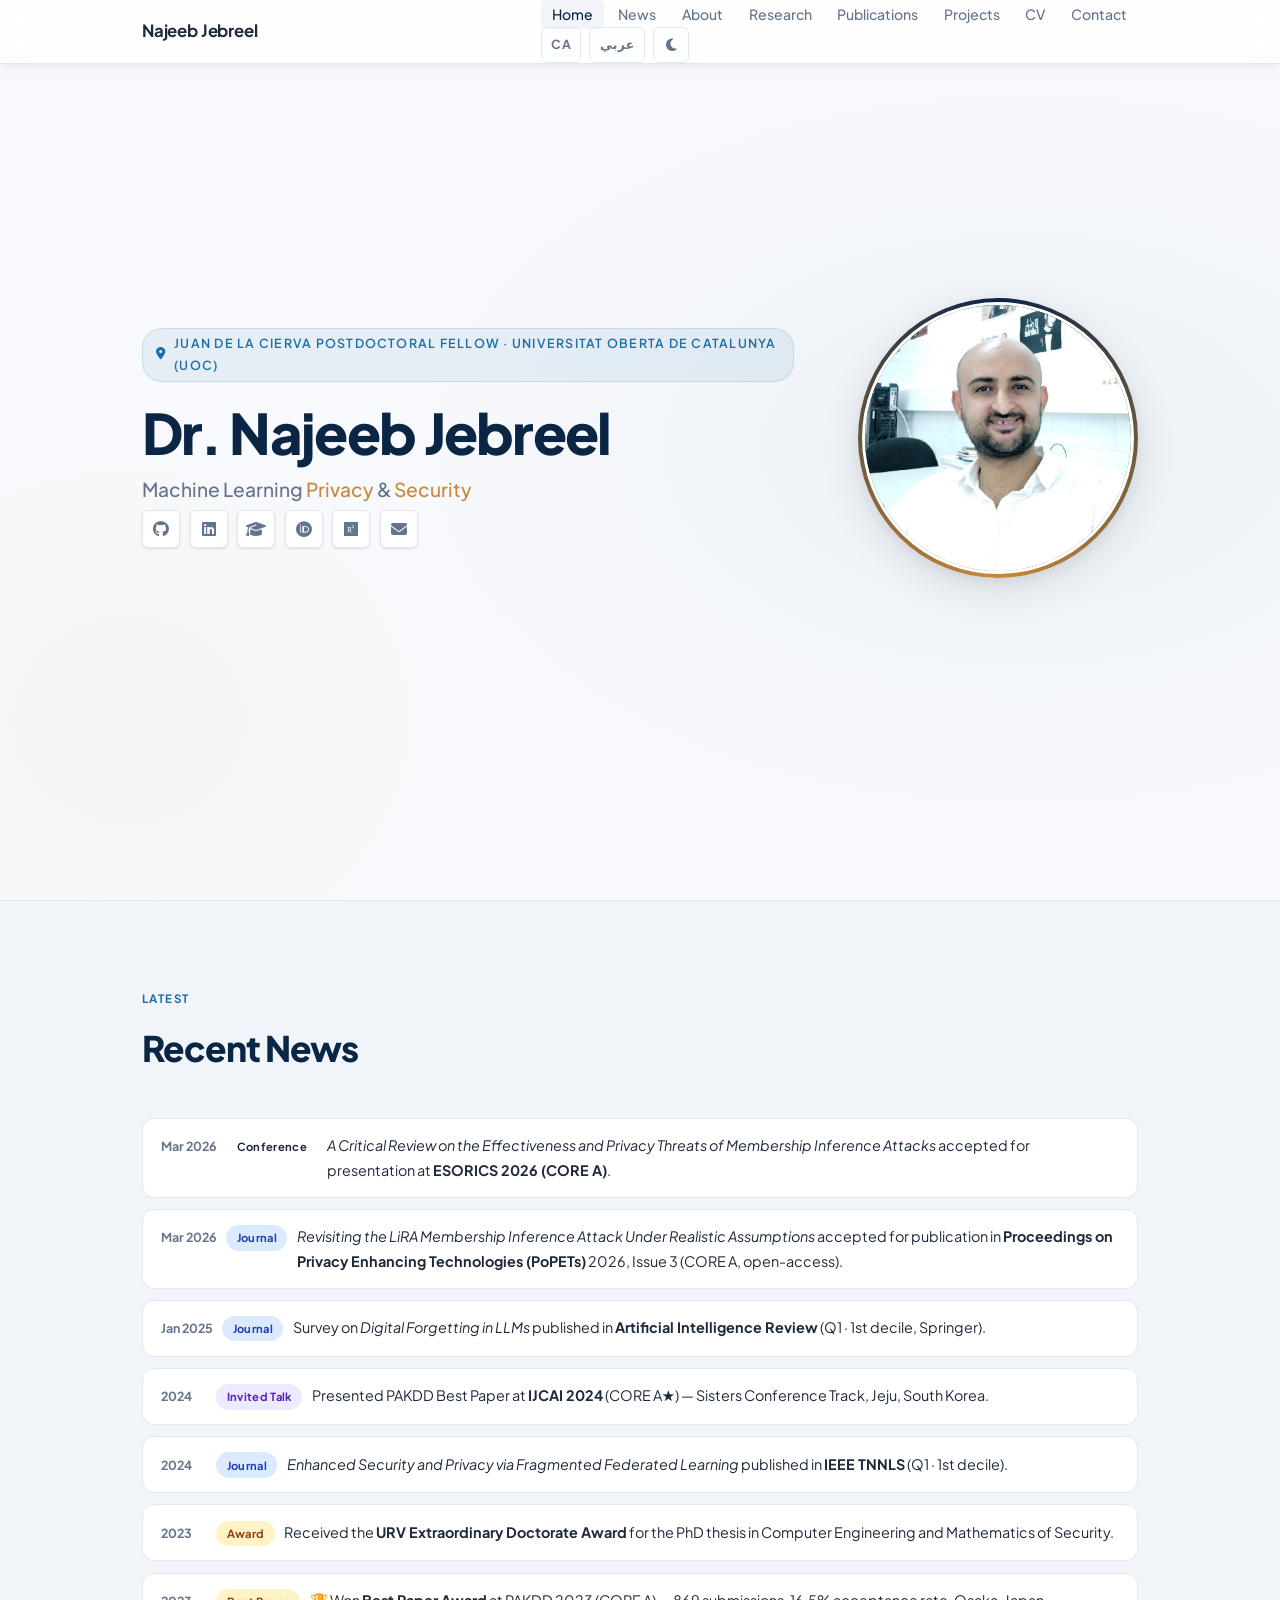
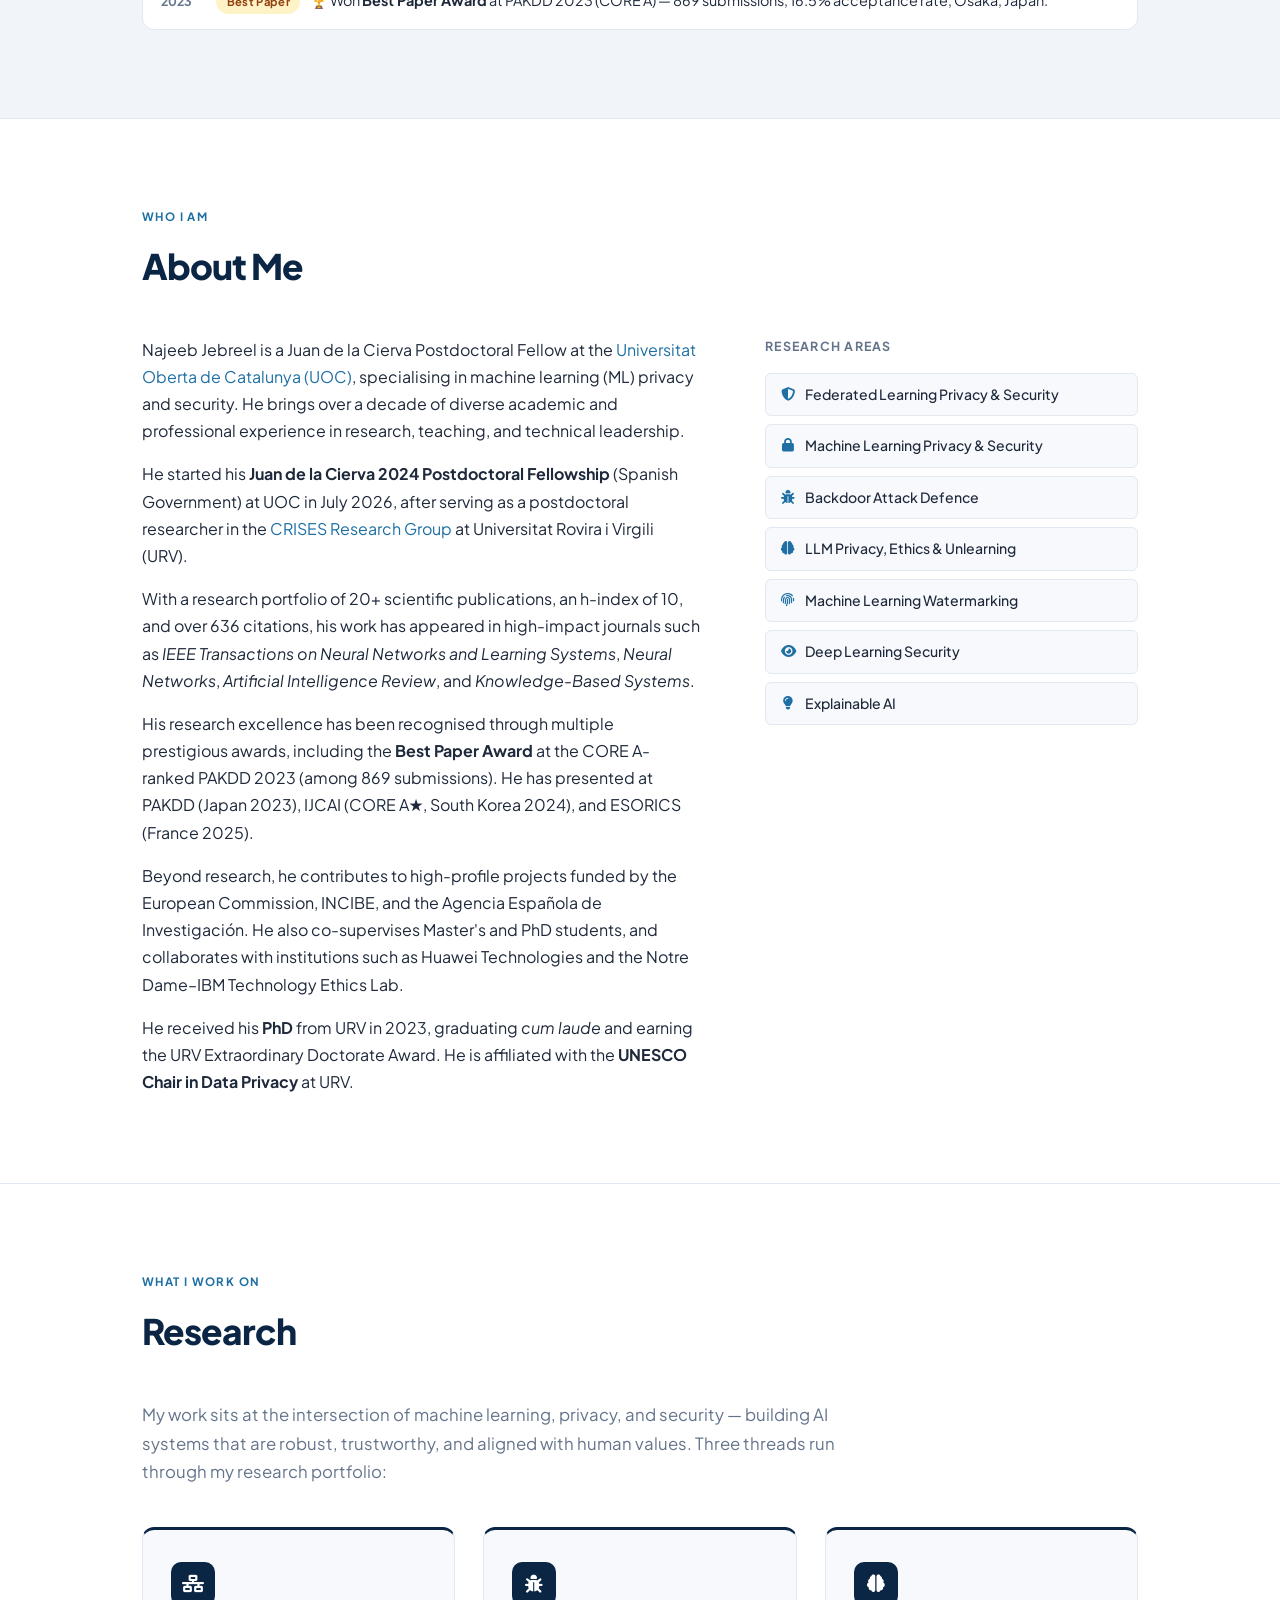
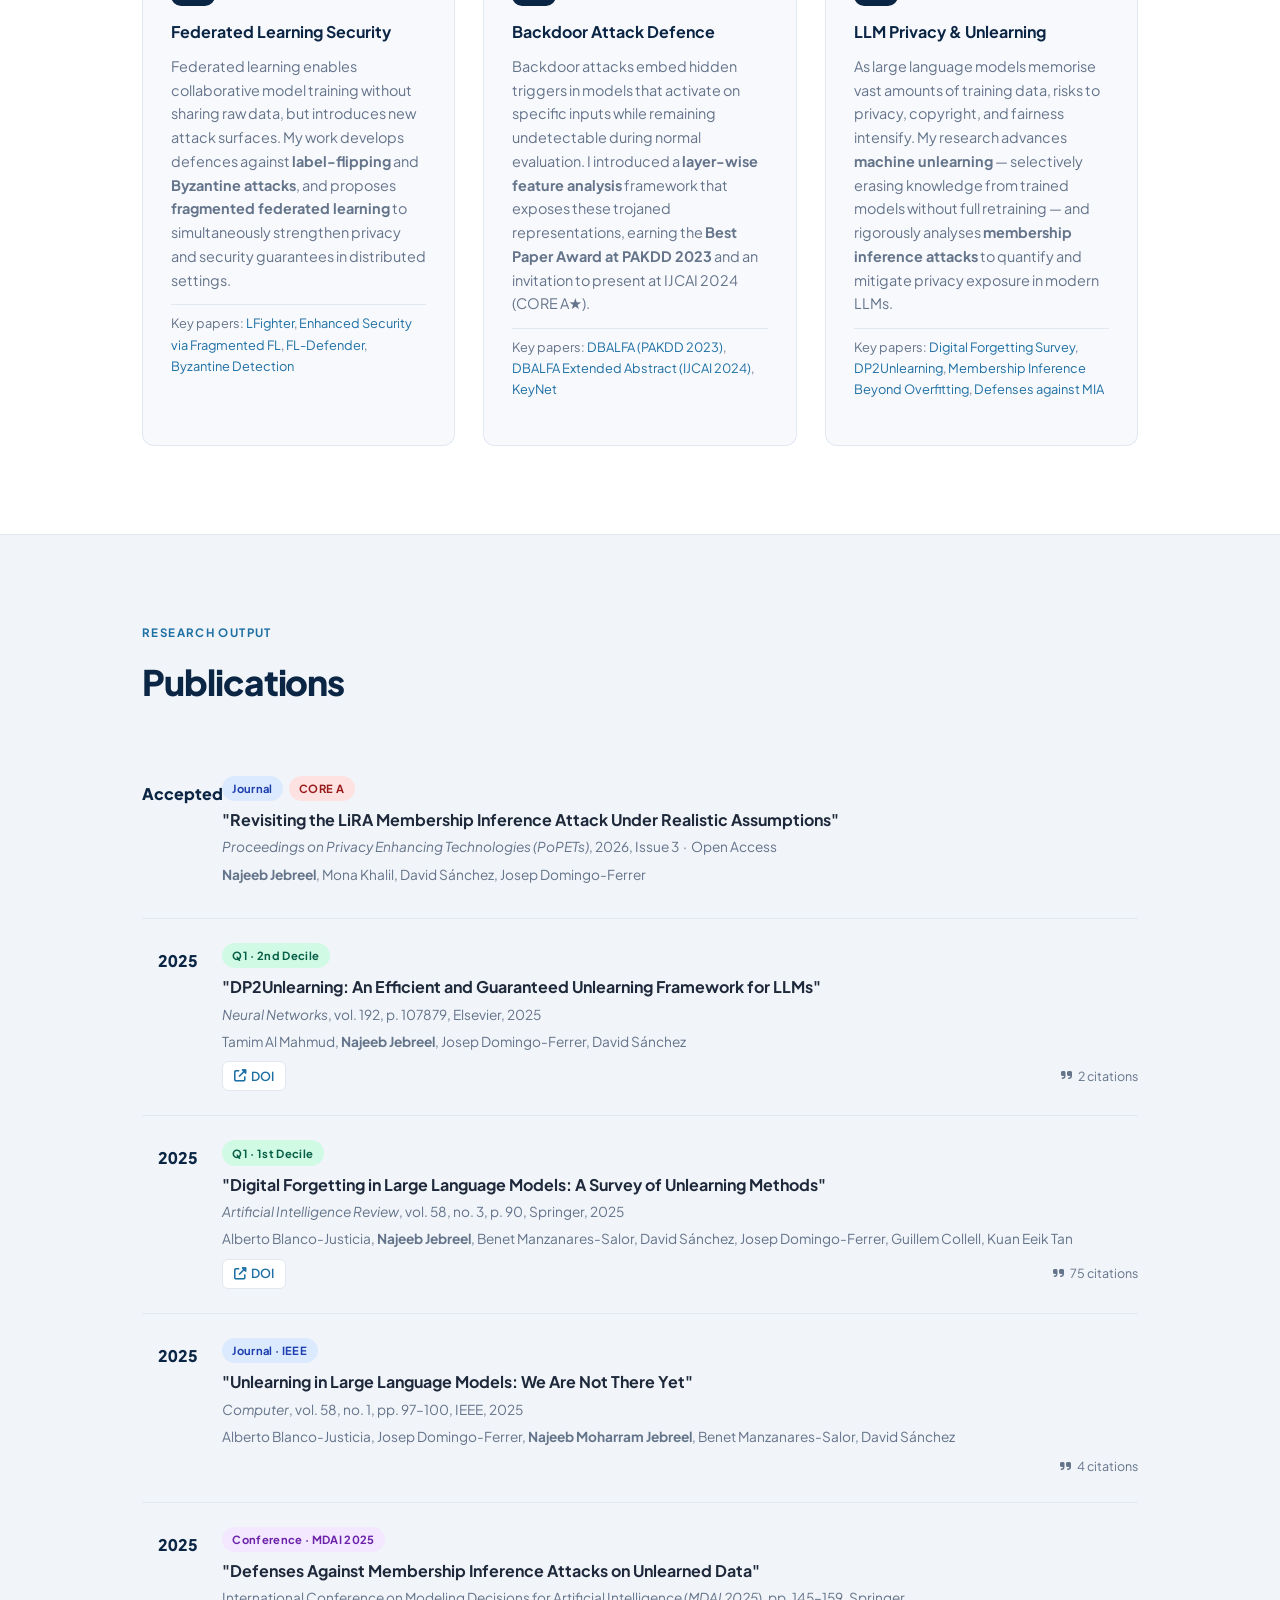
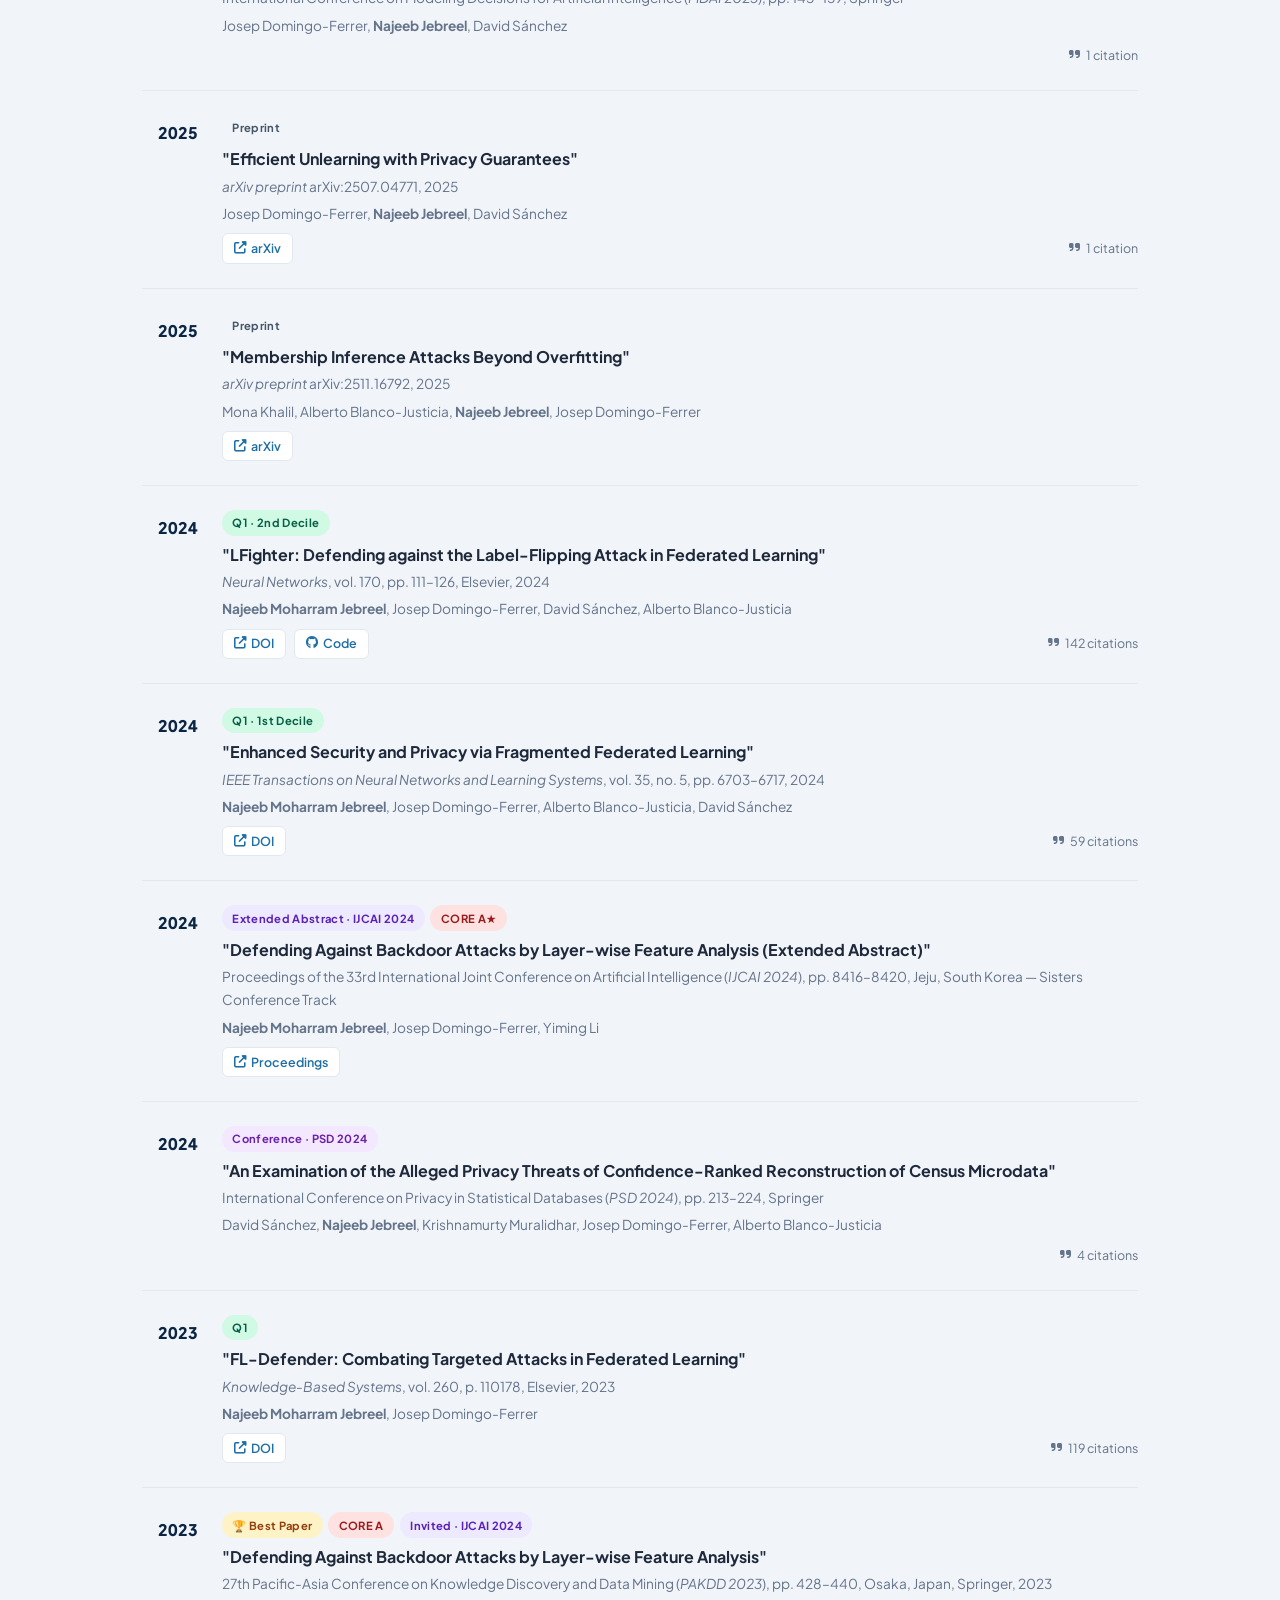
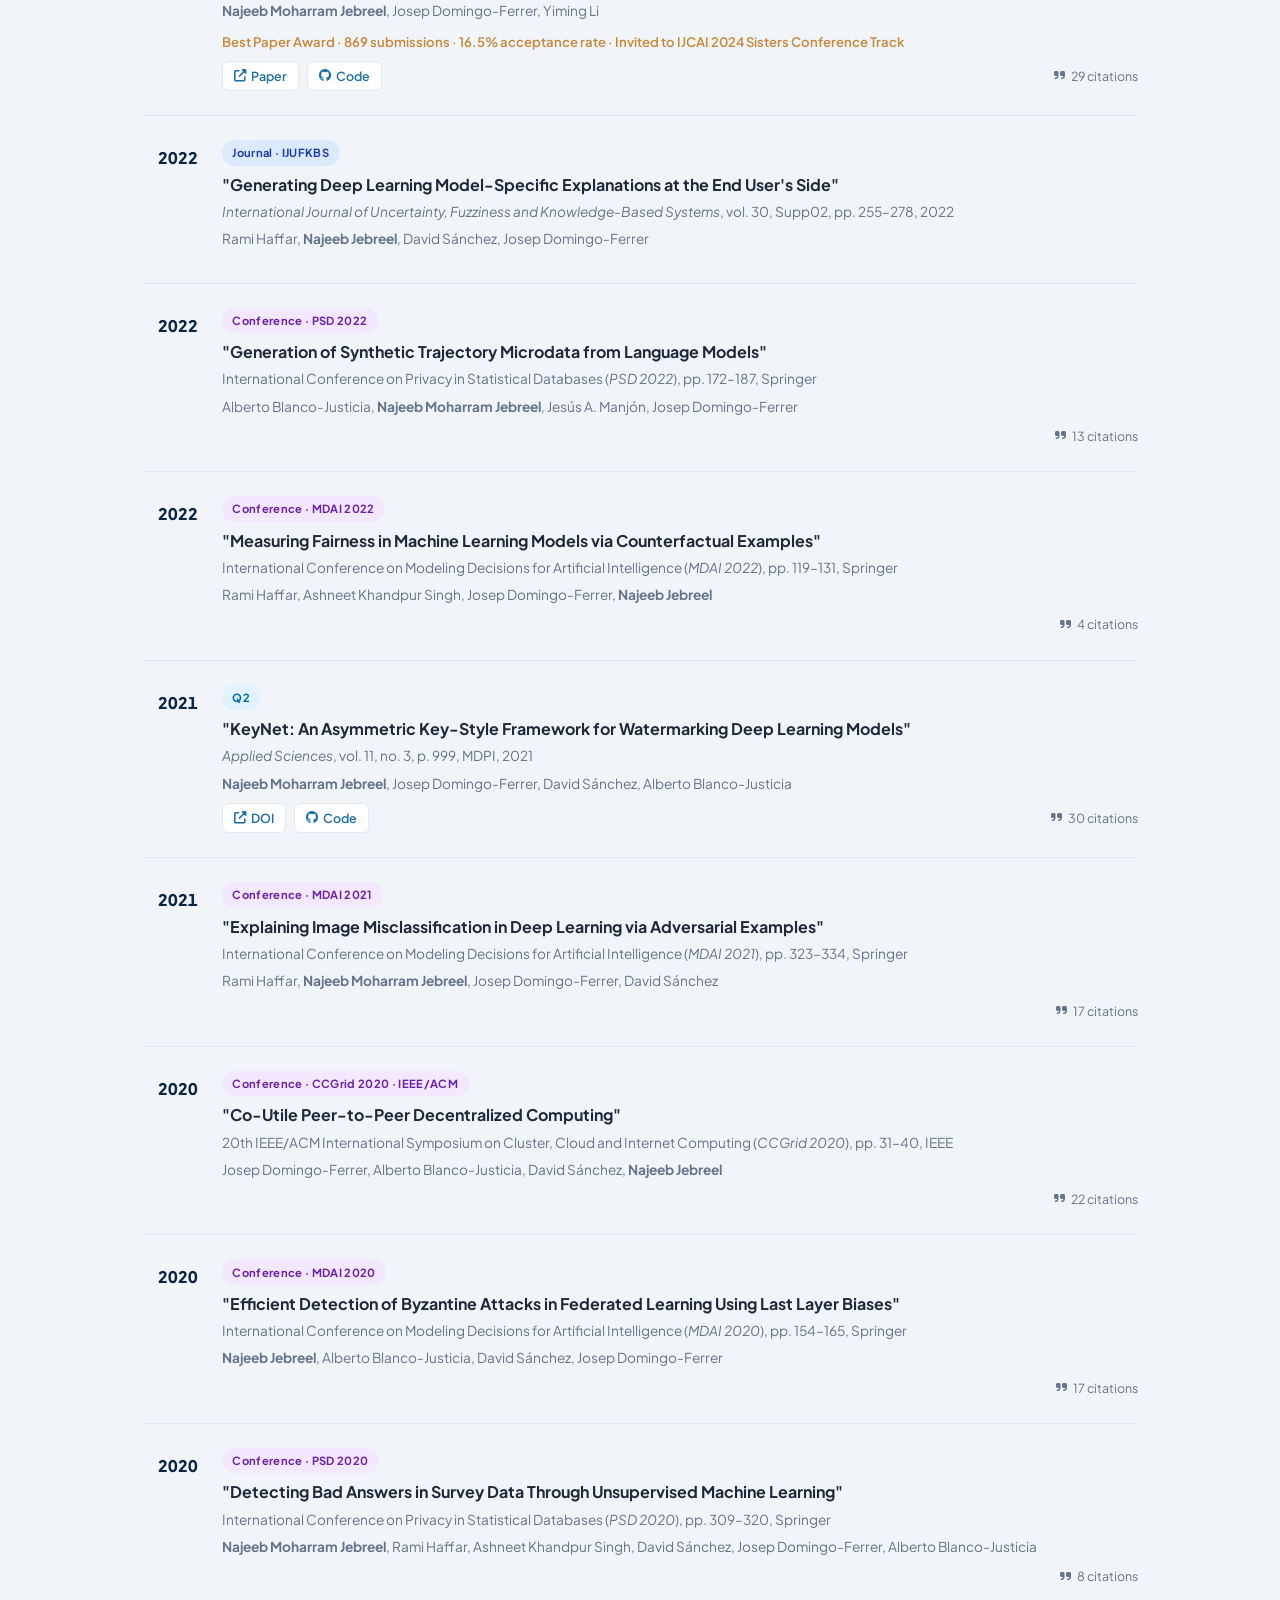
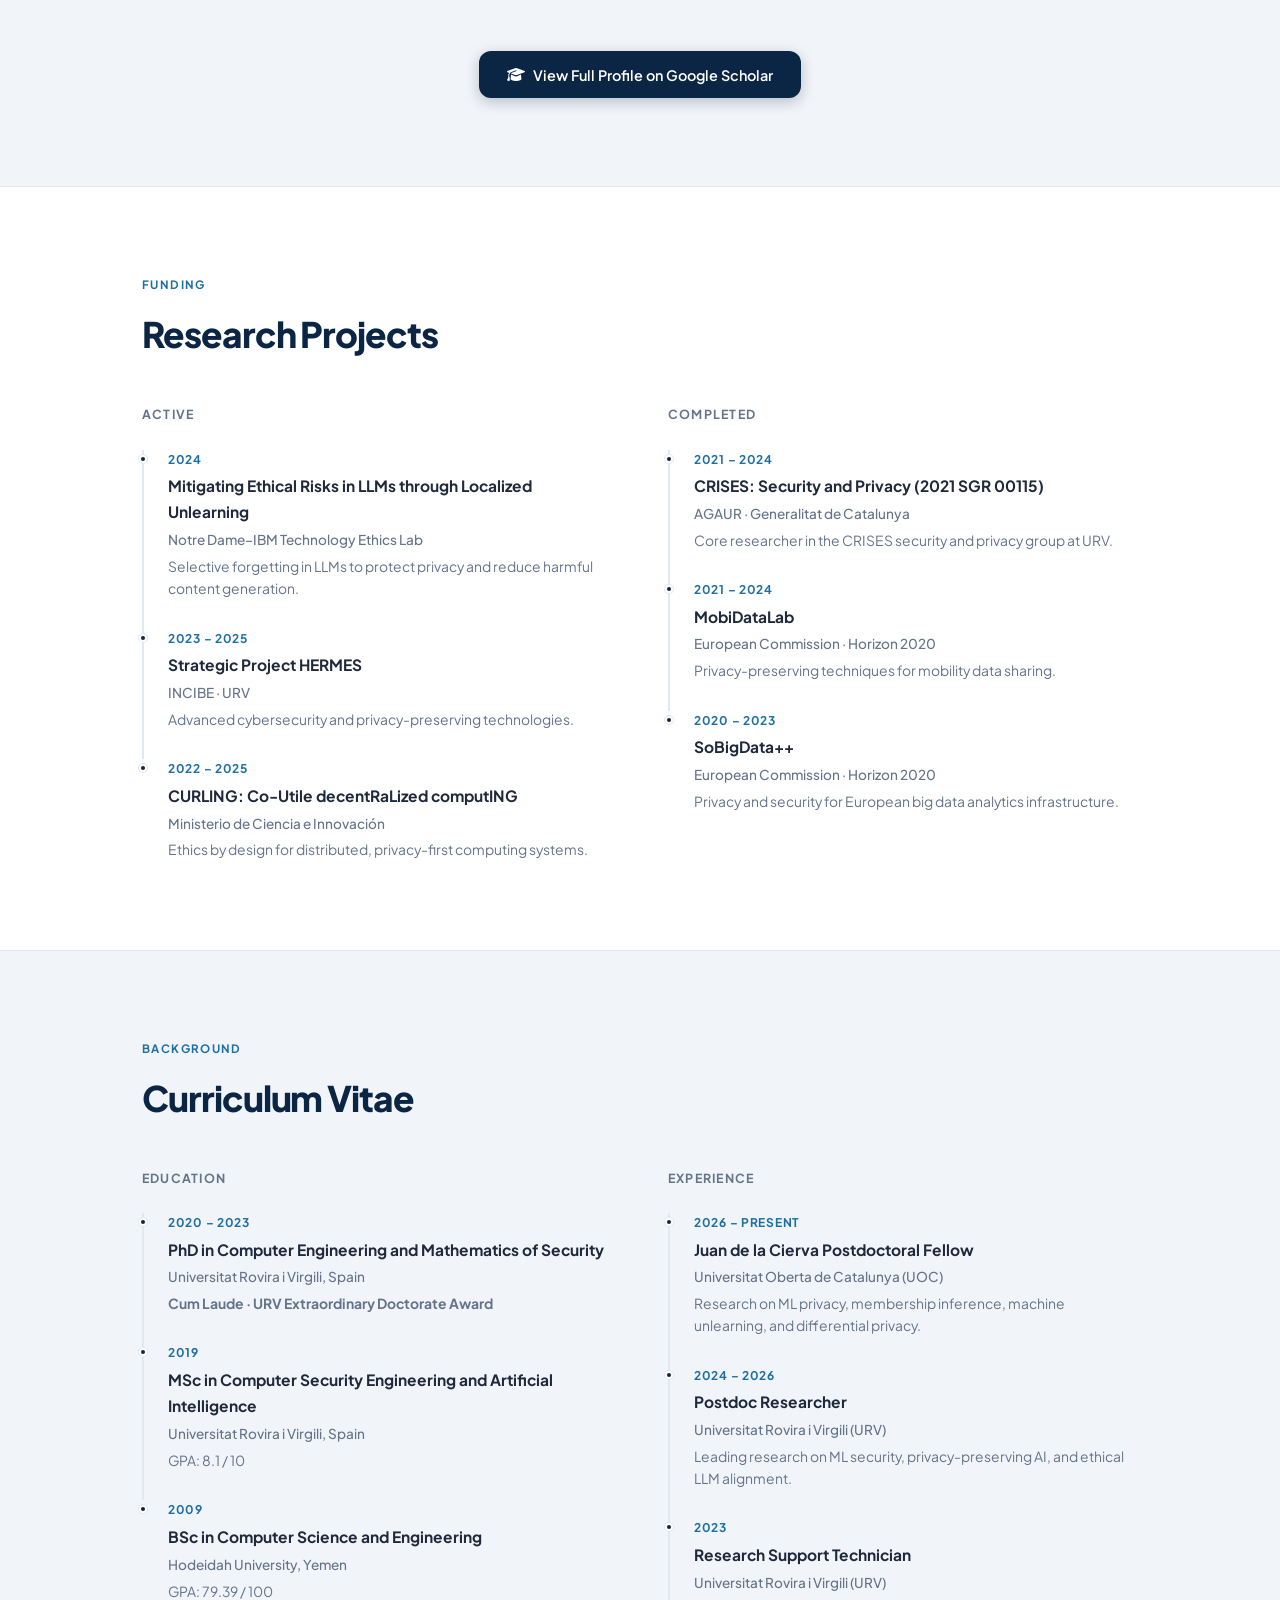
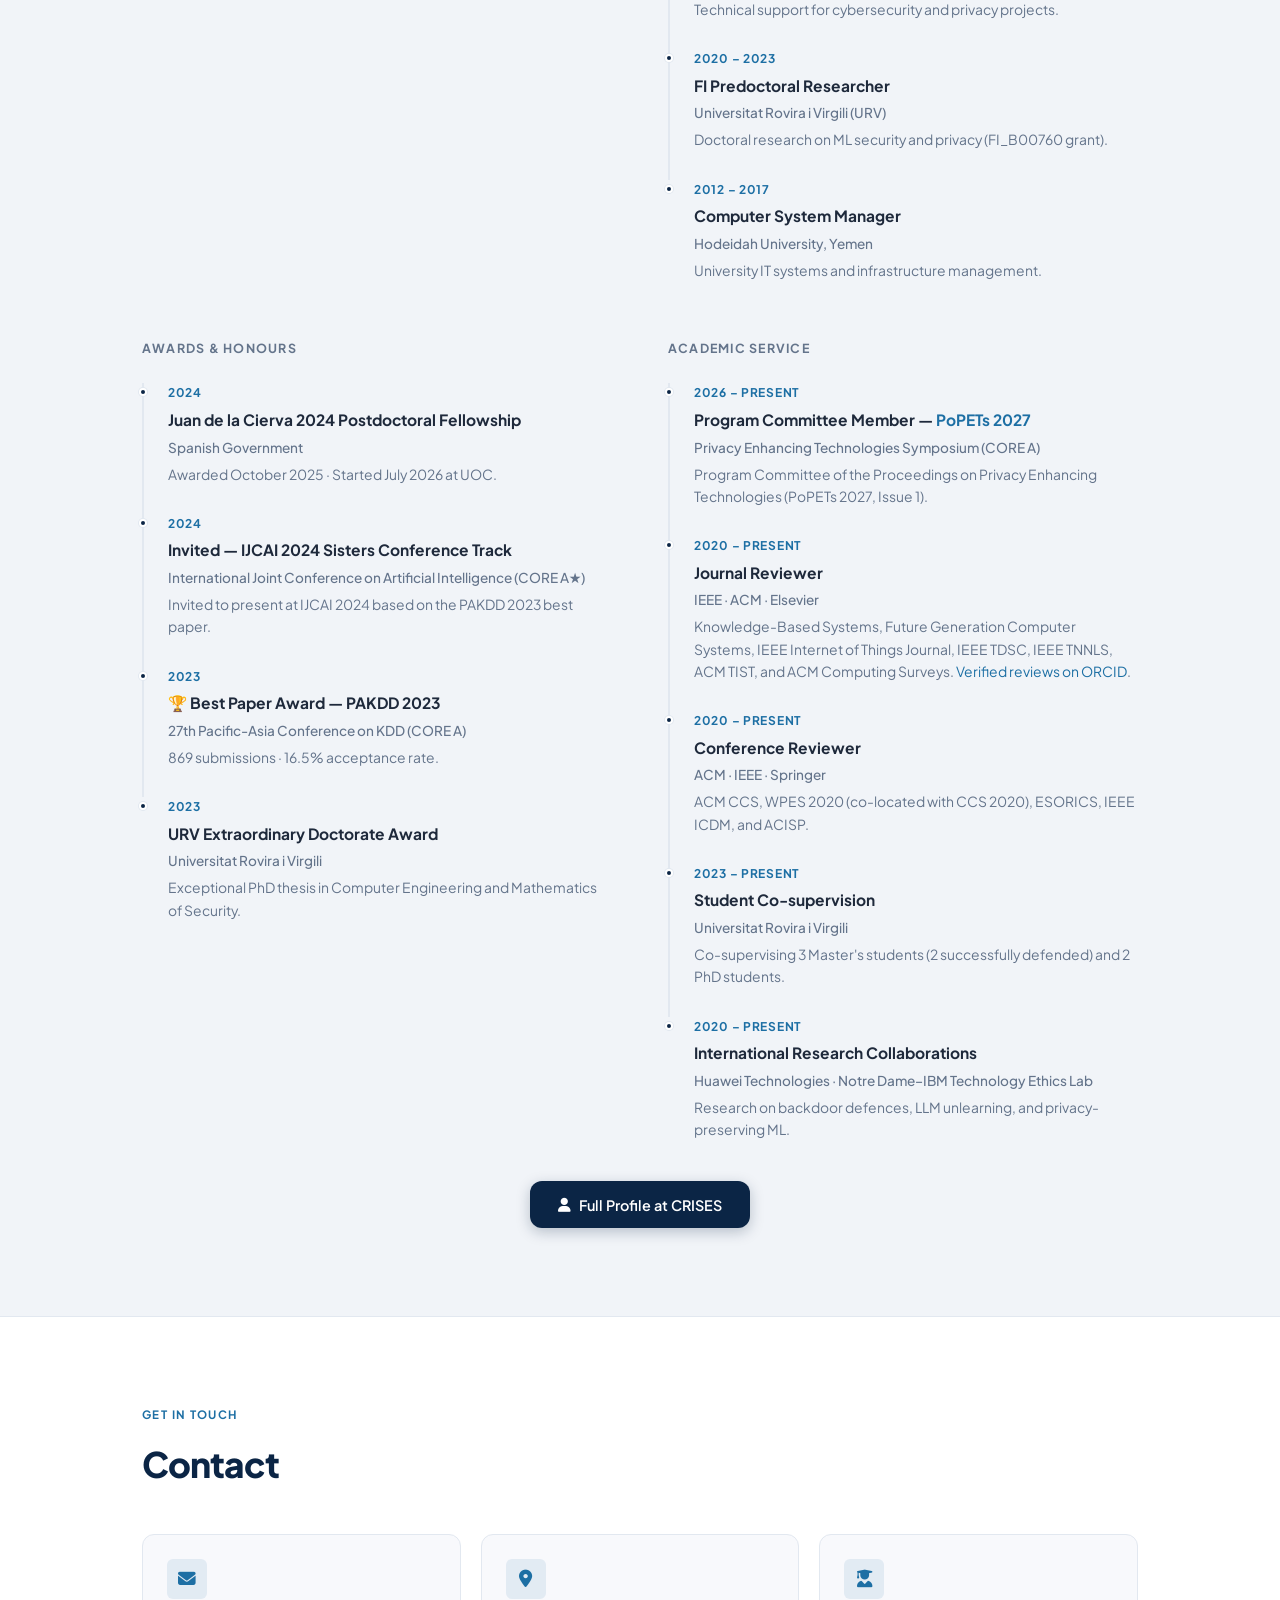
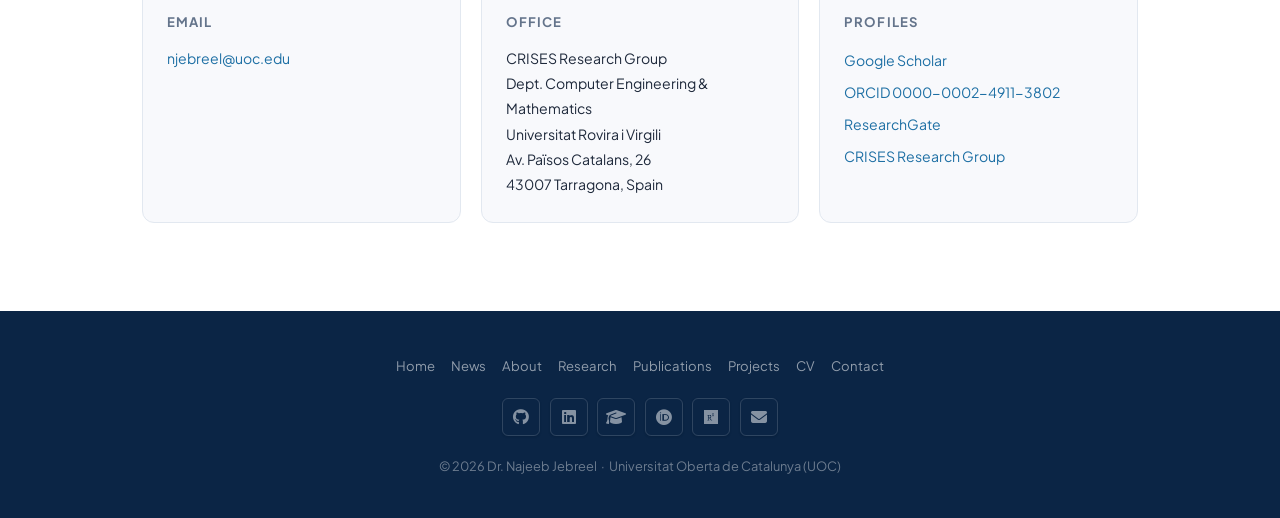
==== commit 0e6dfdf5: "Update citation count to 636" ====
--- a/index.html
+++ b/index.html
@@ -153,7 +153,7 @@
       <div class="about-text reveal">
         <p>Najeeb Jebreel is a Juan de la Cierva Postdoctoral Fellow at the <a href="https://www.uoc.edu/en" target="_blank" rel="noopener">Universitat Oberta de Catalunya (UOC)</a>, specialising in machine learning (ML) privacy and security. He brings over a decade of diverse academic and professional experience in research, teaching, and technical leadership.</p>
         <p>He started his <strong>Juan de la Cierva 2024 Postdoctoral Fellowship</strong> (Spanish Government) at UOC in July 2026, after serving as a postdoctoral researcher in the <a href="https://crises-deim.urv.cat/" target="_blank" rel="noopener">CRISES Research Group</a> at Universitat Rovira i Virgili (URV).</p>
-        <p>With a research portfolio of 20+ scientific publications, an h-index of 10, and over 548 citations, his work has appeared in high-impact journals such as <em>IEEE Transactions on Neural Networks and Learning Systems</em>, <em>Neural Networks</em>, <em>Artificial Intelligence Review</em>, and <em>Knowledge-Based Systems</em>.</p>
+        <p>With a research portfolio of 20+ scientific publications, an h-index of 10, and over 636 citations, his work has appeared in high-impact journals such as <em>IEEE Transactions on Neural Networks and Learning Systems</em>, <em>Neural Networks</em>, <em>Artificial Intelligence Review</em>, and <em>Knowledge-Based Systems</em>.</p>
         <p>His research excellence has been recognised through multiple prestigious awards, including the <strong>Best Paper Award</strong> at the CORE A-ranked PAKDD 2023 (among 869 submissions). He has presented at PAKDD (Japan 2023), IJCAI (CORE A★, South Korea 2024), and ESORICS (France 2025).</p>
         <p>Beyond research, he contributes to high-profile projects funded by the European Commission, INCIBE, and the Agencia Española de Investigación. He also co-supervises Master's and PhD students, and collaborates with institutions such as Huawei Technologies and the Notre Dame–IBM Technology Ethics Lab.</p>
         <p>He received his <strong>PhD</strong> from URV in 2023, graduating <em>cum laude</em> and earning the URV Extraordinary Doctorate Award. He is affiliated with the <strong>UNESCO Chair in Data Privacy</strong> at URV.</p>
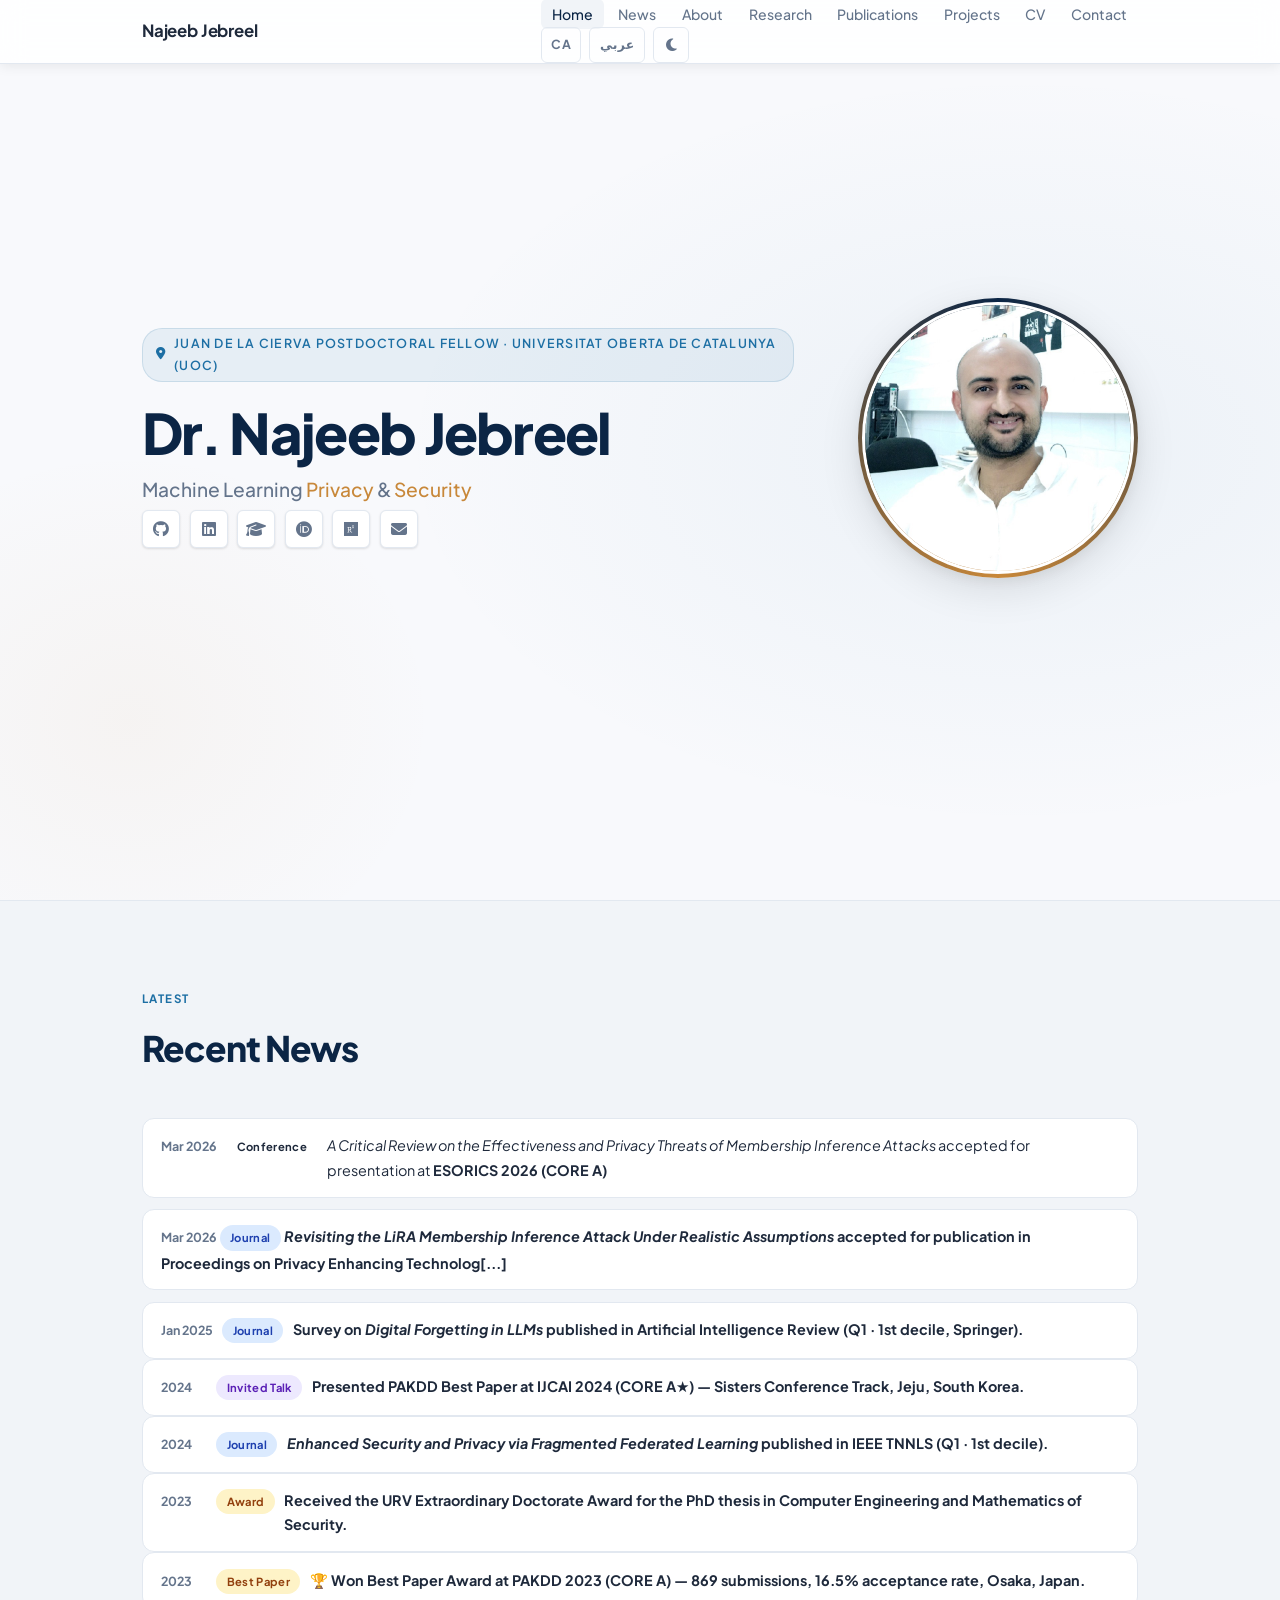
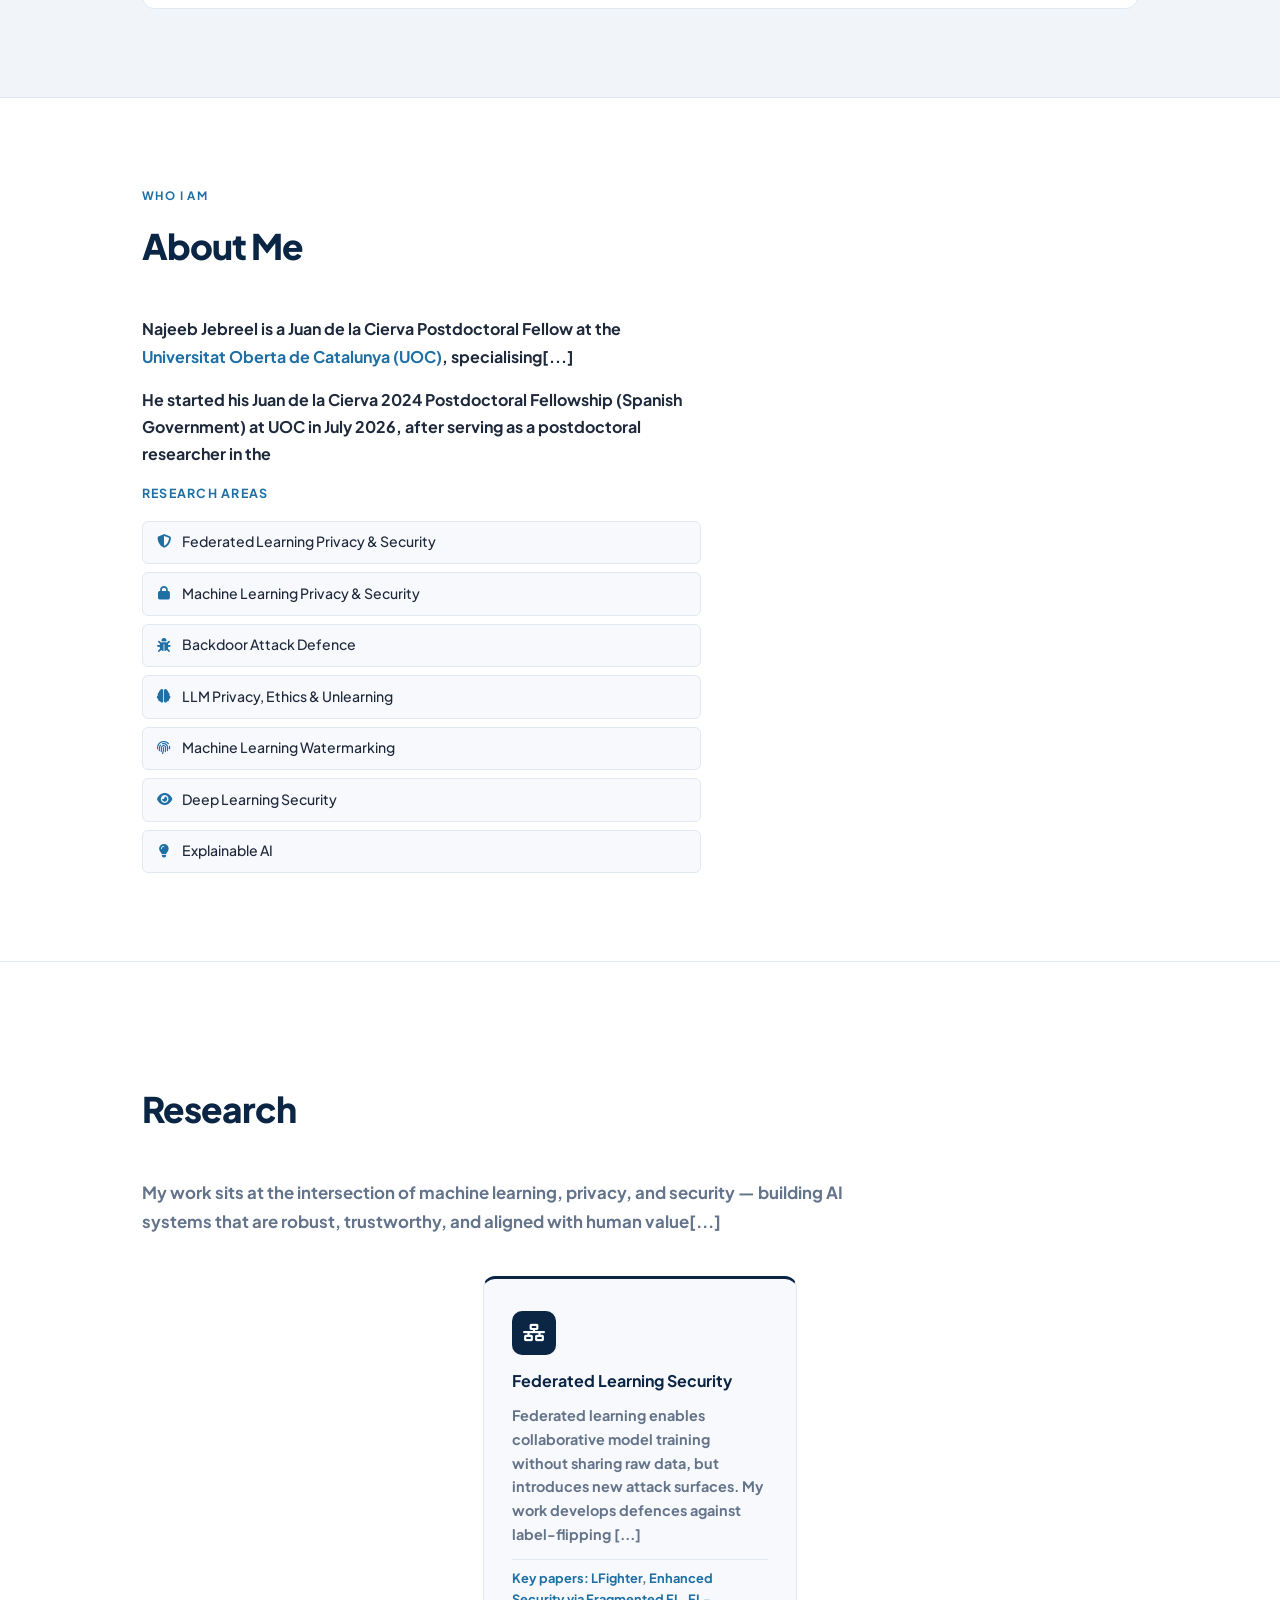
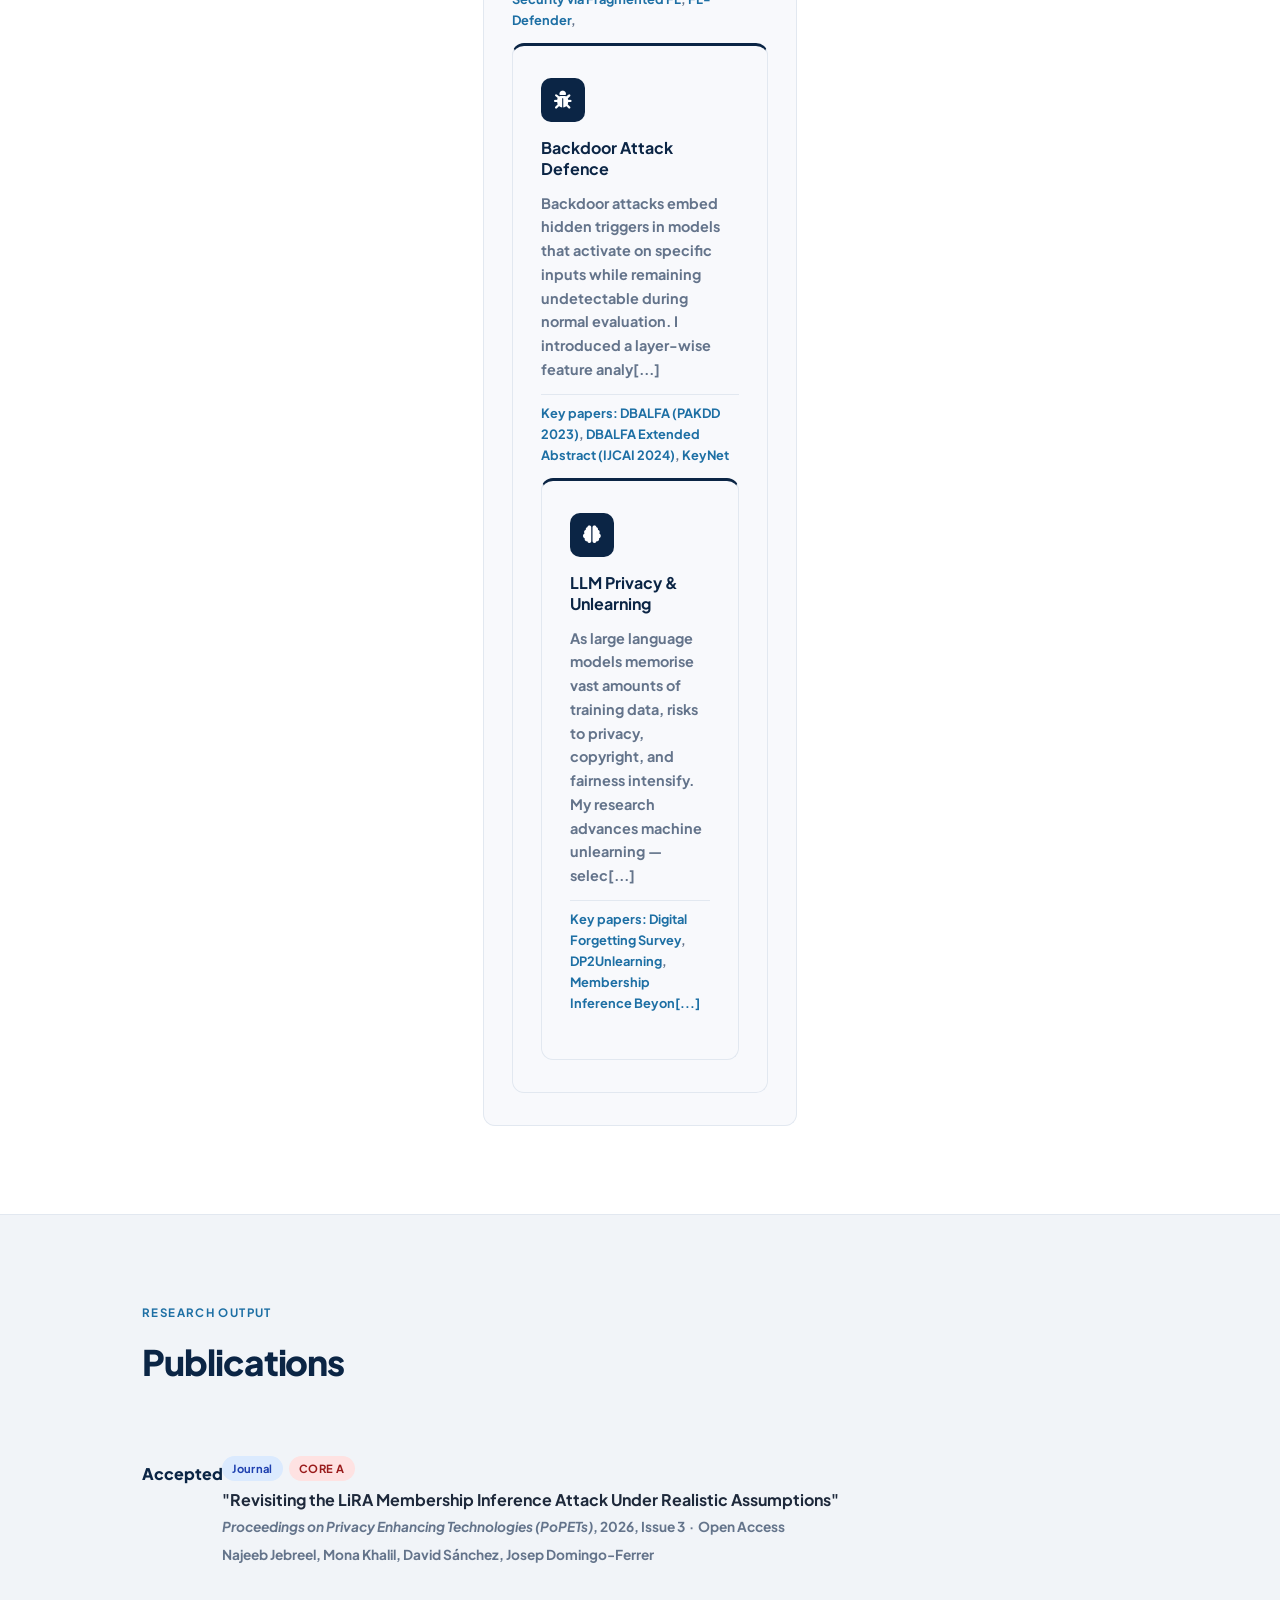
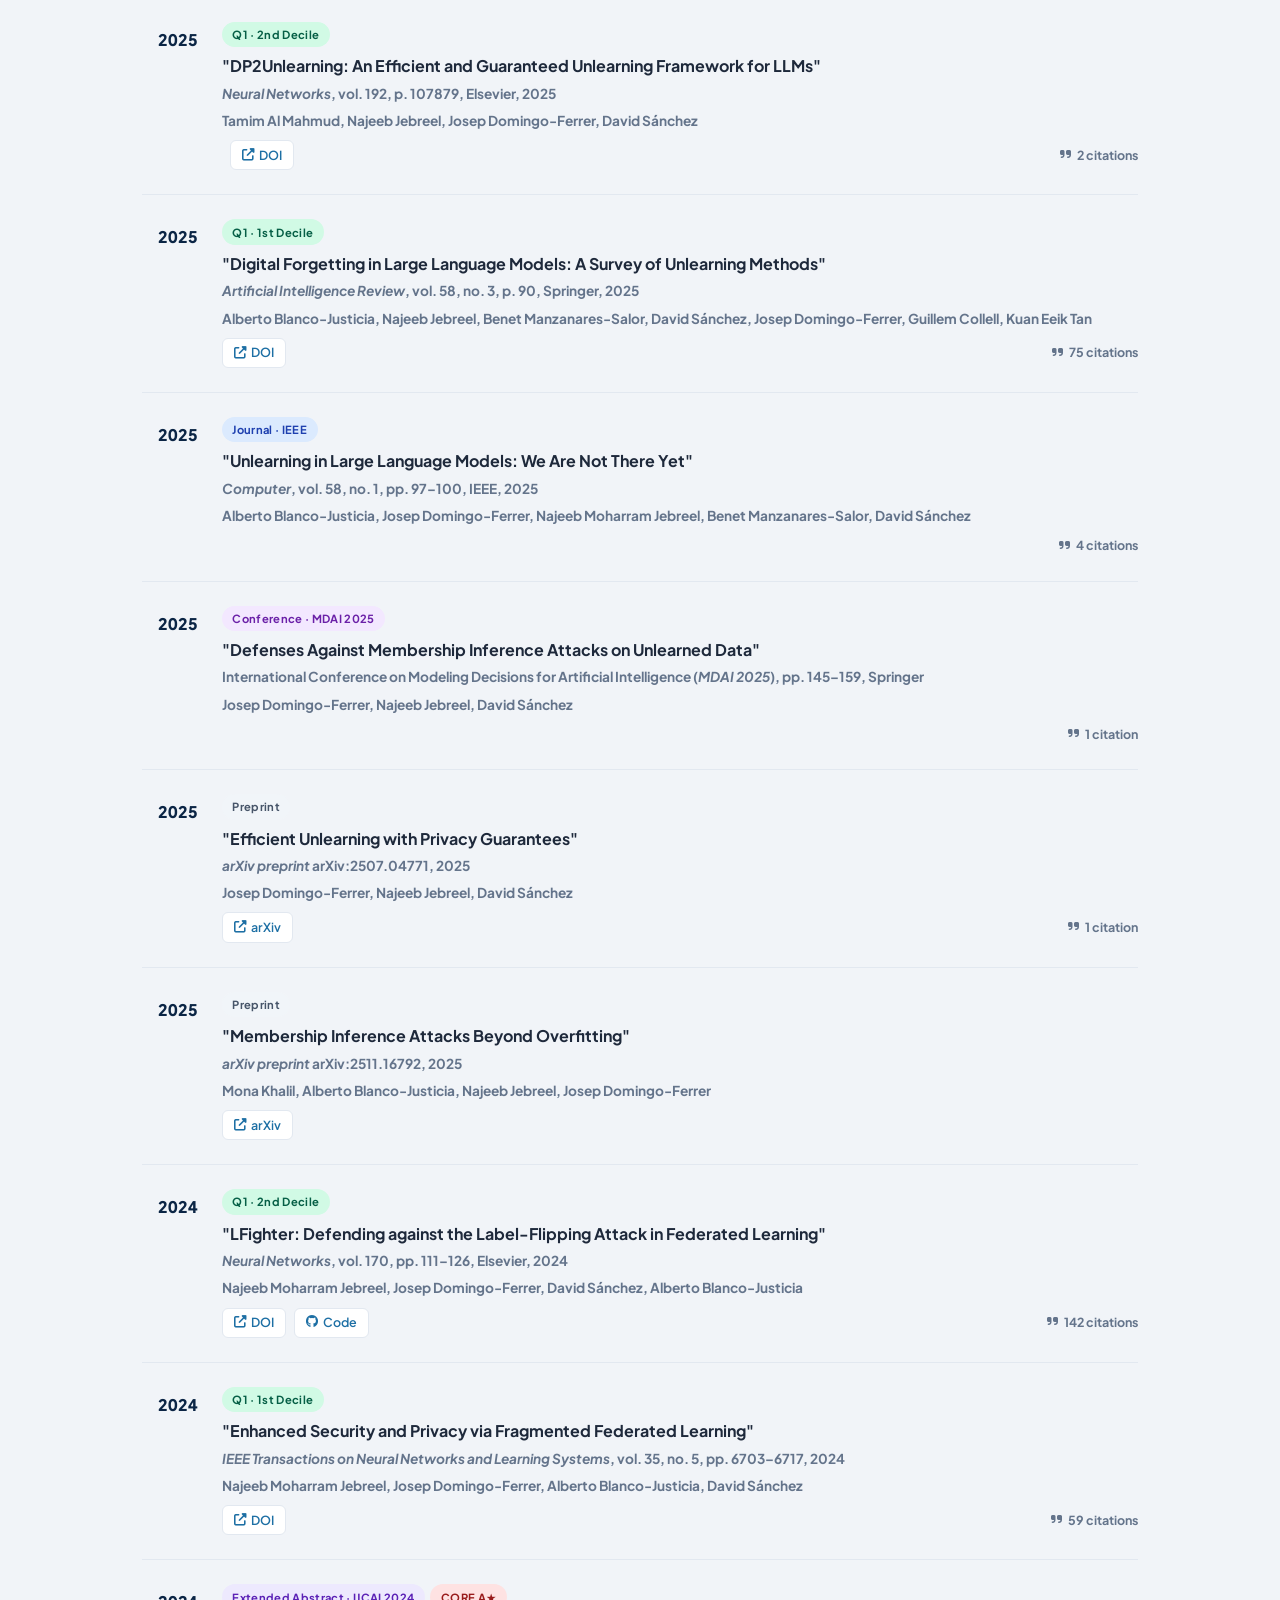
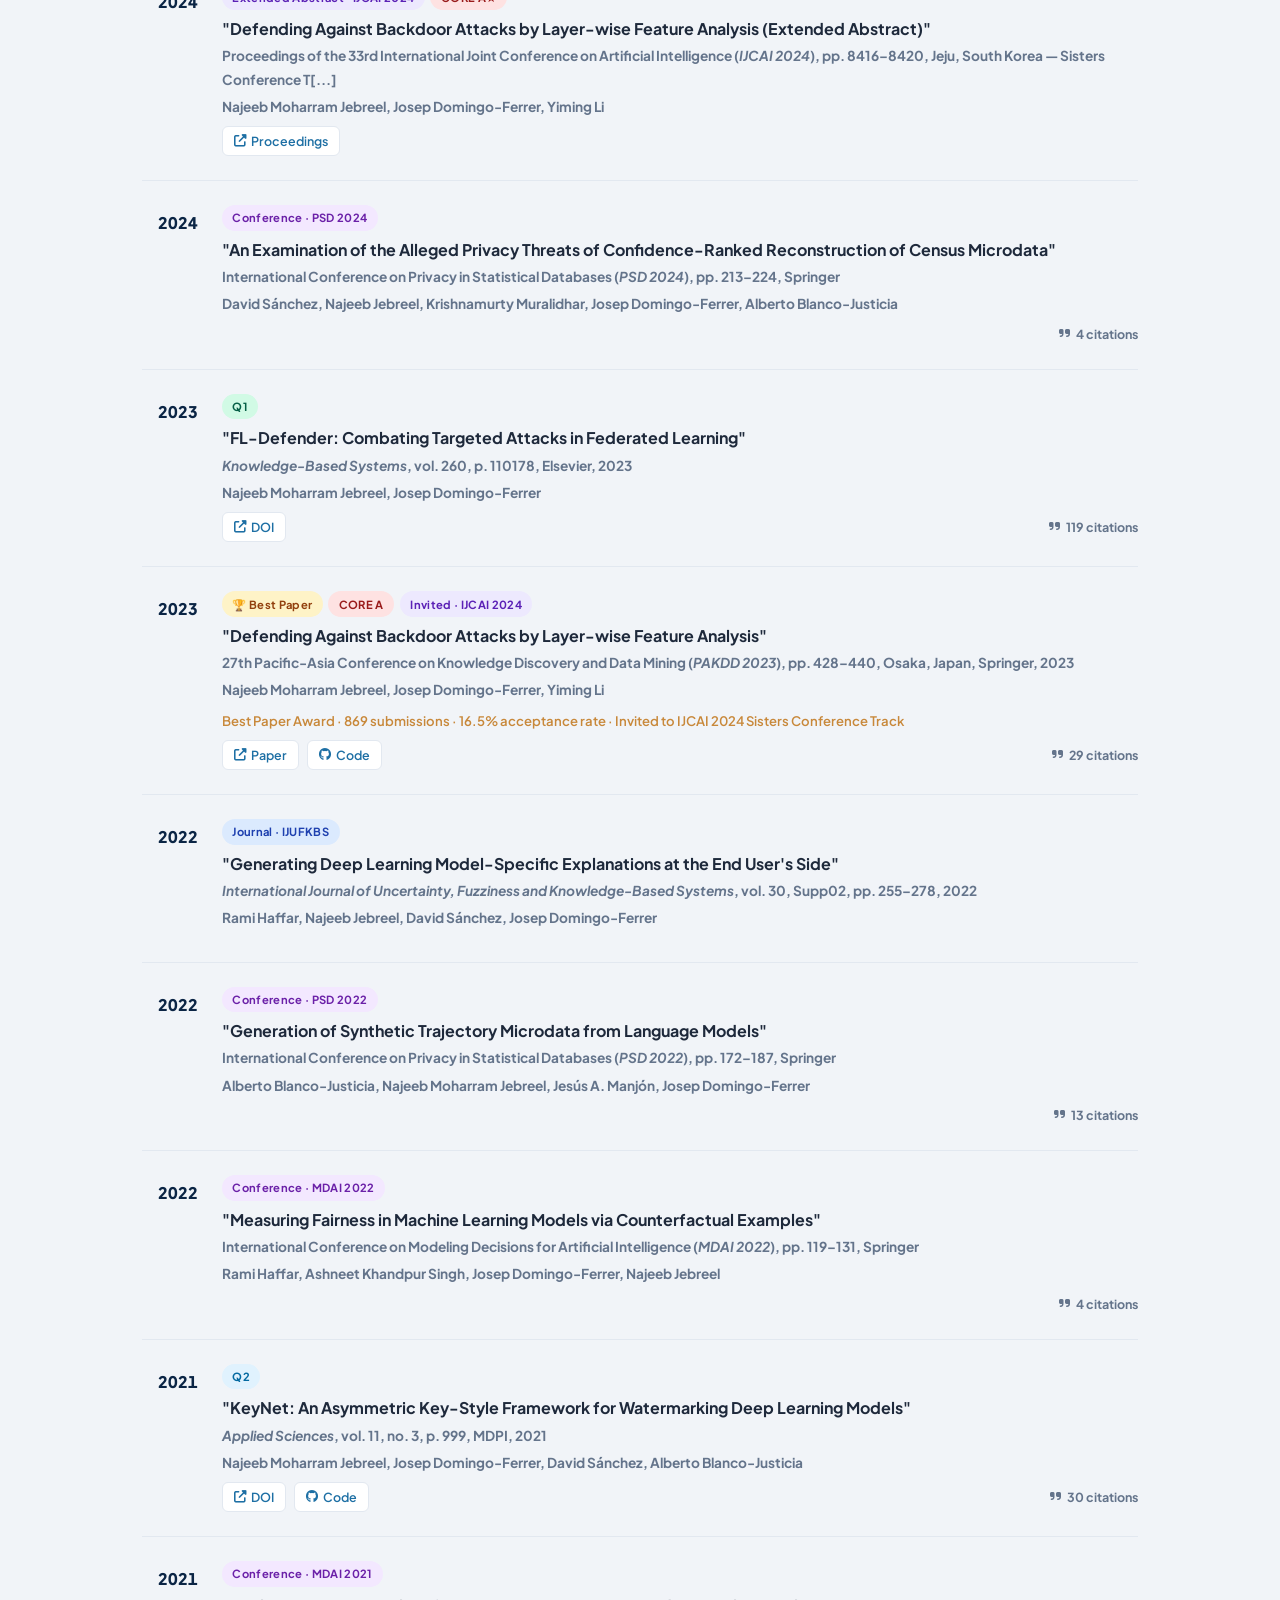
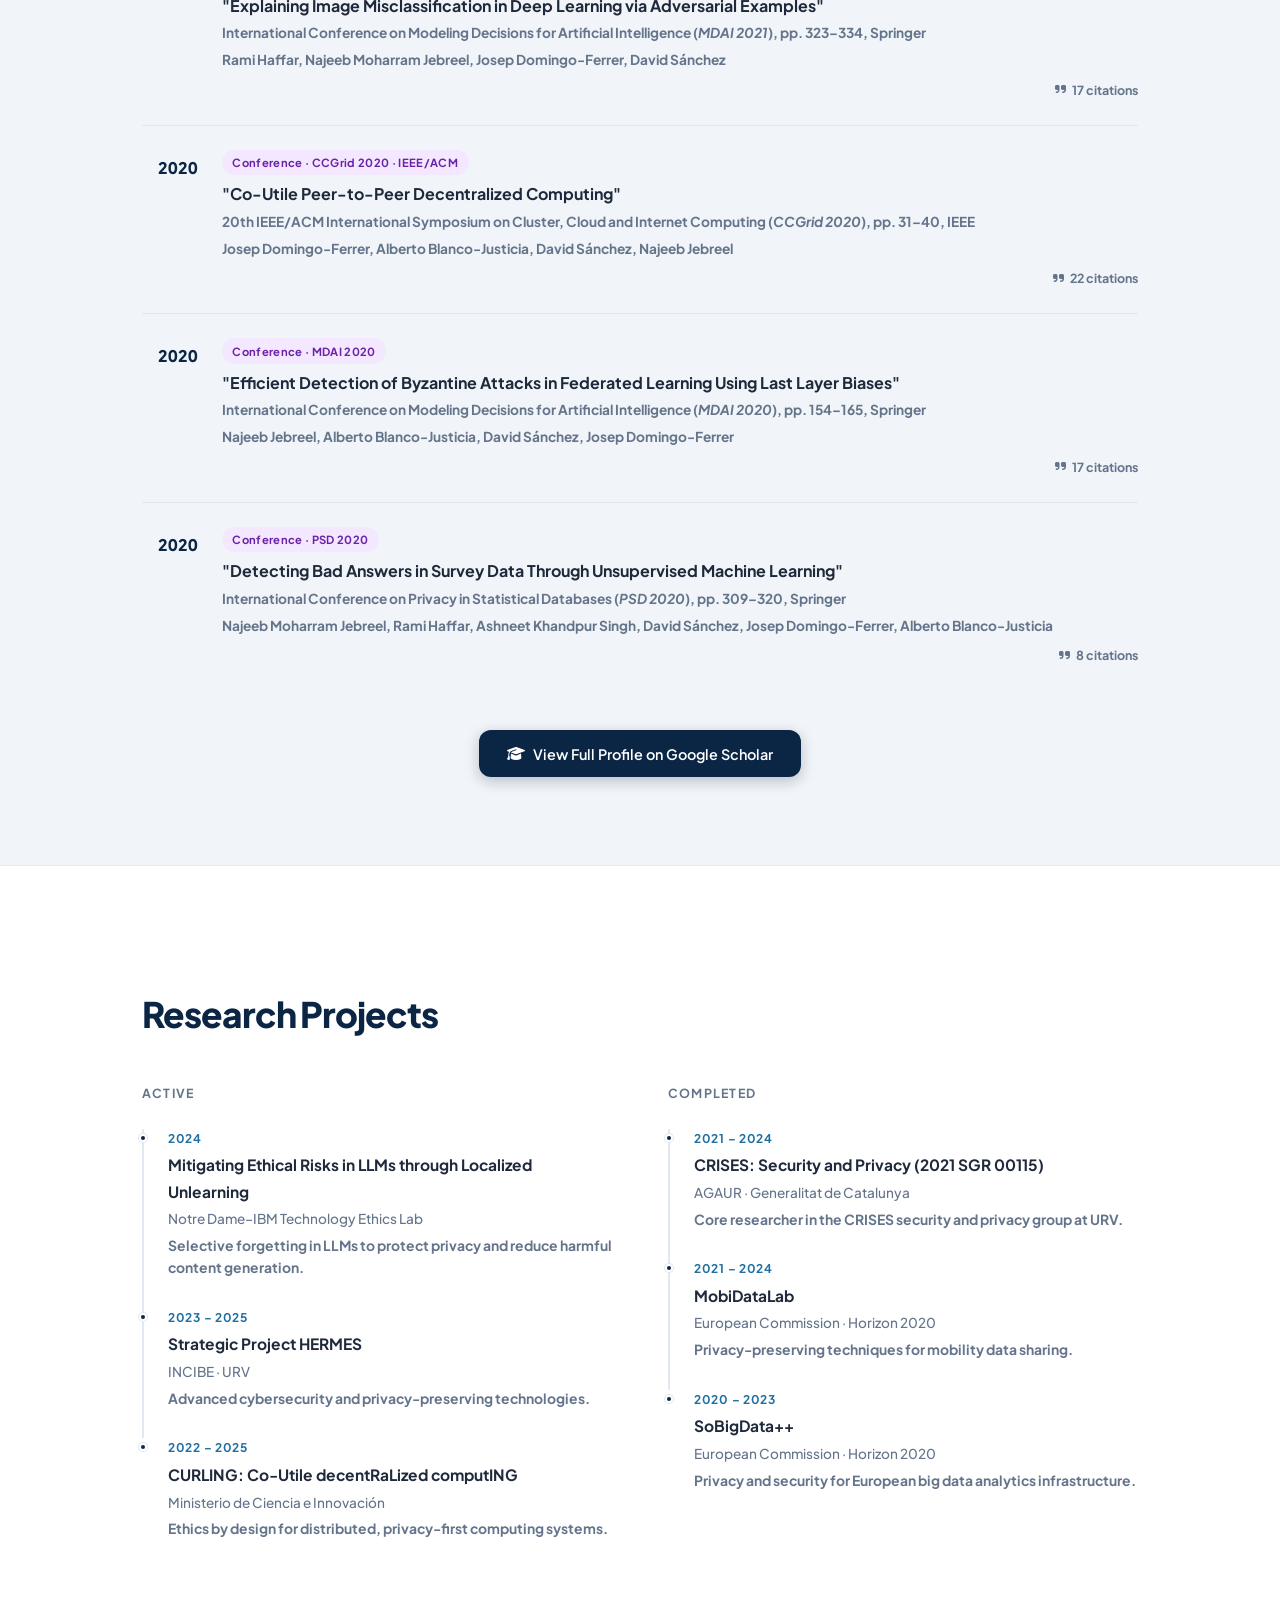
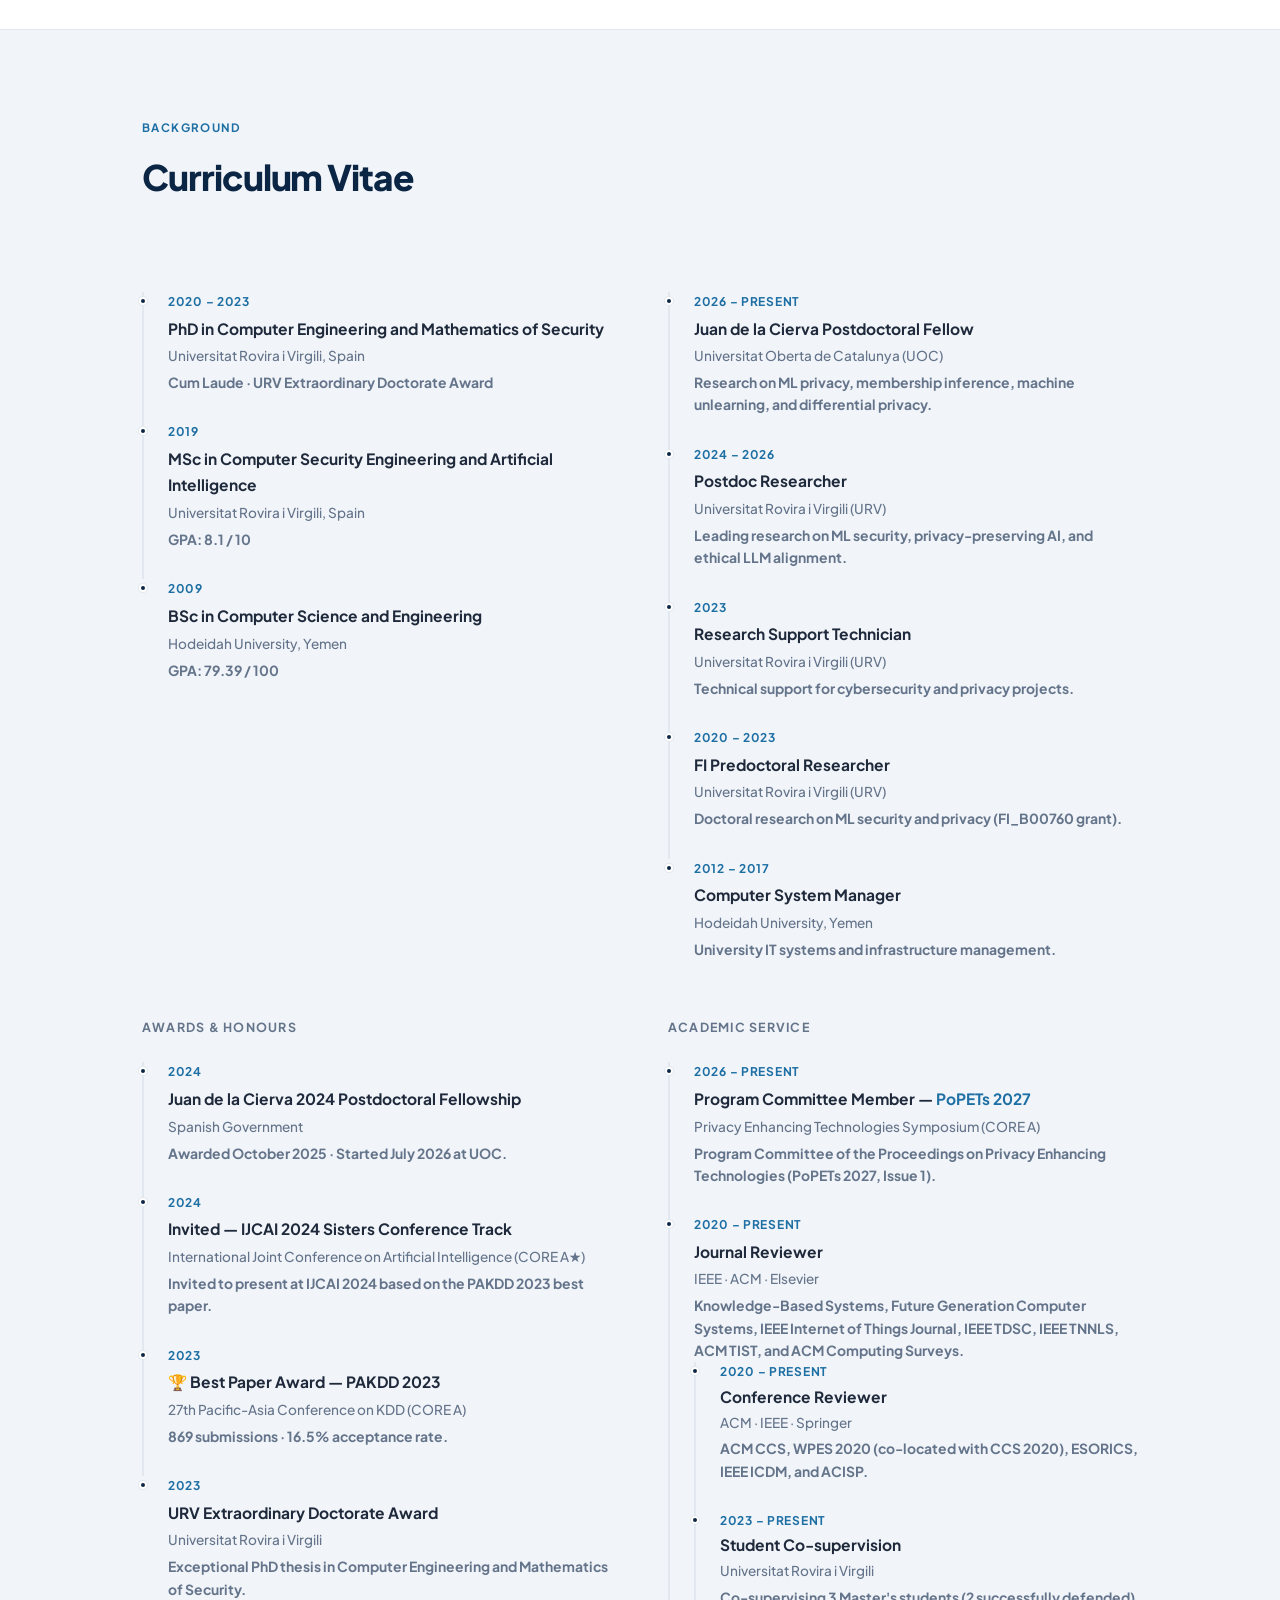
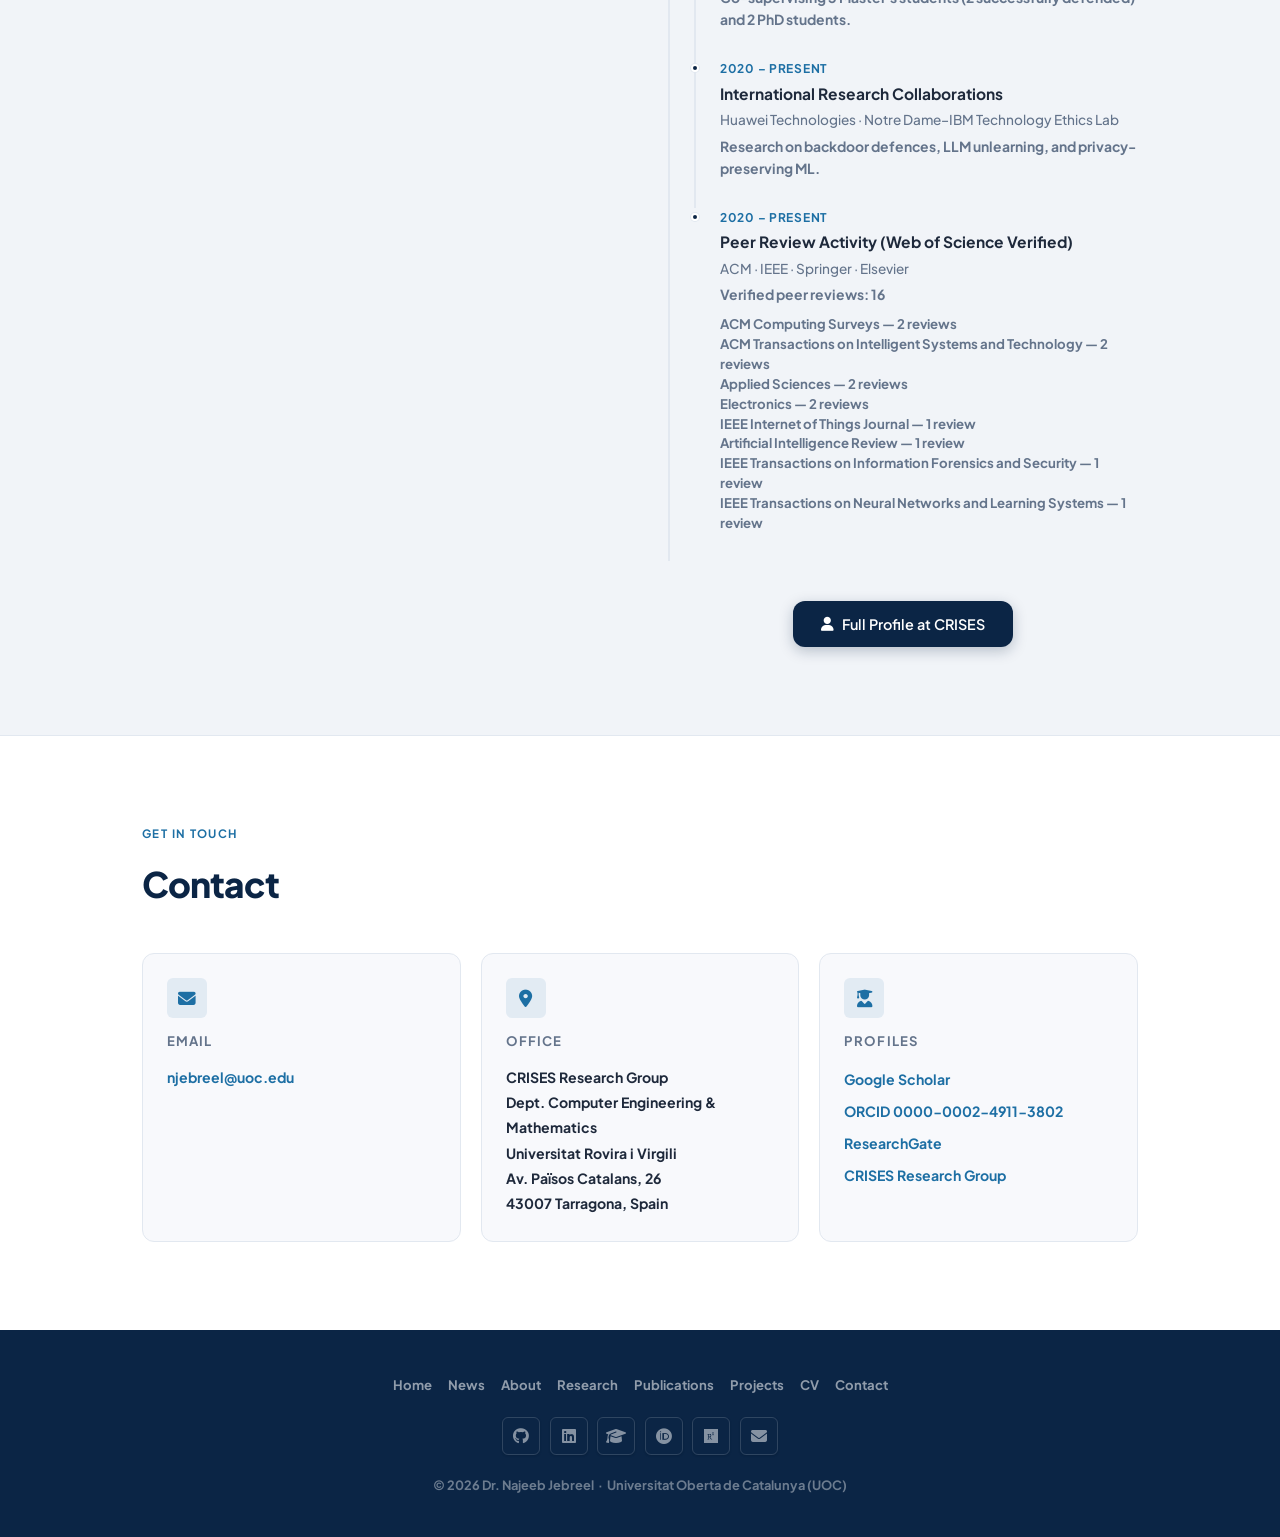
==== commit 64f2e5f5: "Add WoS verified peer review details to CV section" ====
--- a/index.html
+++ b/index.html
@@ -6,7 +6,7 @@
   <title>Dr. Najeeb Jebreel — ML Privacy &amp; Security Researcher</title>
 
   <!-- SEO -->
-  <meta name="description" content="Dr. Najeeb Jebreel — Juan de la Cierva Postdoctoral Fellow at the Universitat Oberta de Catalunya (UOC) specialising in machine learning privacy, federated learning security, backdoor defences, and LLM alignment.">
+  <meta name="description" content="Dr. Najeeb Jebreel — Juan de la Cierva Postdoctoral Fellow at the Universitat Oberta de Catalunya (UOC) specialising in machine learning privacy, federated lea[...]
   <meta name="author" content="Najeeb Jebreel">
   <meta name="keywords" content="Najeeb Jebreel, machine learning security, federated learning, backdoor attacks, LLM unlearning, privacy, UOC, URV, CRISES">
   <link rel="canonical" href="https://najeebjebreel.github.io/">
@@ -26,7 +26,7 @@
 
   <!-- Schema.org -->
   <script type="application/ld+json">
-  {"@context":"https://schema.org","@type":"Person","name":"Najeeb Moharram Salim Jebreel","honorificPrefix":"Dr.","jobTitle":"Juan de la Cierva Postdoctoral Fellow","affiliation":{"@type":"Organization","name":"Universitat Oberta de Catalunya","url":"https://www.uoc.edu/en"},"url":"https://najeebjebreel.github.io/","sameAs":["https://scholar.google.com/citations?user=aWbGsA4AAAAJ&hl=en","https://orcid.org/0000-0002-4911-3802","https://www.researchgate.net/profile/Najeeb-Jebreel","https://github.com/najeebjebreel","https://www.linkedin.com/in/najeebjebreel/"]}
+  {"@context":"https://schema.org","@type":"Person","name":"Najeeb Moharram Salim Jebreel","honorificPrefix":"Dr.","jobTitle":"Juan de la Cierva Postdoctoral Fellow","affiliation":{"@type":"Organi[...]
   </script>
 
   <!-- Fonts -->
@@ -106,12 +106,12 @@
       <li class="news-item reveal">
         <span class="news-date">Mar 2026</span>
         <span class="badge badge-conference">Conference</span>
-        <span class="news-text"><em>A Critical Review on the Effectiveness and Privacy Threats of Membership Inference Attacks</em> accepted for presentation at <strong>ESORICS 2026 (CORE A)</strong>.</span>
+        <span class="news-text"><em>A Critical Review on the Effectiveness and Privacy Threats of Membership Inference Attacks</em> accepted for presentation at <strong>ESORICS 2026 (CORE A)</str[...]
       </li>
       <li class="news-item reveal">
         <span class="news-date">Mar 2026</span>
         <span class="badge badge-journal">Journal</span>
-        <span class="news-text"><em>Revisiting the LiRA Membership Inference Attack Under Realistic Assumptions</em> accepted for publication in <strong>Proceedings on Privacy Enhancing Technologies (PoPETs)</strong> 2026, Issue 3 (CORE A, open-access).</span>
+        <span class="news-text"><em>Revisiting the LiRA Membership Inference Attack Under Realistic Assumptions</em> accepted for publication in <strong>Proceedings on Privacy Enhancing Technolog[...]
       </li>
       <li class="news-item reveal">
         <span class="news-date">Jan 2025</span>
@@ -151,12 +151,12 @@
     <h2 class="section-title reveal">About Me</h2>
     <div class="about-grid">
       <div class="about-text reveal">
-        <p>Najeeb Jebreel is a Juan de la Cierva Postdoctoral Fellow at the <a href="https://www.uoc.edu/en" target="_blank" rel="noopener">Universitat Oberta de Catalunya (UOC)</a>, specialising in machine learning (ML) privacy and security. He brings over a decade of diverse academic and professional experience in research, teaching, and technical leadership.</p>
-        <p>He started his <strong>Juan de la Cierva 2024 Postdoctoral Fellowship</strong> (Spanish Government) at UOC in July 2026, after serving as a postdoctoral researcher in the <a href="https://crises-deim.urv.cat/" target="_blank" rel="noopener">CRISES Research Group</a> at Universitat Rovira i Virgili (URV).</p>
-        <p>With a research portfolio of 20+ scientific publications, an h-index of 10, and over 636 citations, his work has appeared in high-impact journals such as <em>IEEE Transactions on Neural Networks and Learning Systems</em>, <em>Neural Networks</em>, <em>Artificial Intelligence Review</em>, and <em>Knowledge-Based Systems</em>.</p>
-        <p>His research excellence has been recognised through multiple prestigious awards, including the <strong>Best Paper Award</strong> at the CORE A-ranked PAKDD 2023 (among 869 submissions). He has presented at PAKDD (Japan 2023), IJCAI (CORE A★, South Korea 2024), and ESORICS (France 2025).</p>
-        <p>Beyond research, he contributes to high-profile projects funded by the European Commission, INCIBE, and the Agencia Española de Investigación. He also co-supervises Master's and PhD students, and collaborates with institutions such as Huawei Technologies and the Notre Dame–IBM Technology Ethics Lab.</p>
-        <p>He received his <strong>PhD</strong> from URV in 2023, graduating <em>cum laude</em> and earning the URV Extraordinary Doctorate Award. He is affiliated with the <strong>UNESCO Chair in Data Privacy</strong> at URV.</p>
+        <p>Najeeb Jebreel is a Juan de la Cierva Postdoctoral Fellow at the <a href="https://www.uoc.edu/en" target="_blank" rel="noopener">Universitat Oberta de Catalunya (UOC)</a>, specialising[...]
+        <p>He started his <strong>Juan de la Cierva 2024 Postdoctoral Fellowship</strong> (Spanish Government) at UOC in July 2026, after serving as a postdoctoral researcher in the <a href="http[...]
+        <p>With a research portfolio of 20+ scientific publications, an h-index of 10, and over 636 citations, his work has appeared in high-impact journals such as <em>IEEE Transactions on Neura[...]
+        <p>His research excellence has been recognised through multiple prestigious awards, including the <strong>Best Paper Award</strong> at the CORE A-ranked PAKDD 2023 (among 869 submissions)[...]
+        <p>Beyond research, he contributes to high-profile projects funded by the European Commission, INCIBE, and the Agencia Española de Investigación. He also co-supervises Master's and PhD [...]
+        <p>He received his <strong>PhD</strong> from URV in 2023, graduating <em>cum laude</em> and earning the URV Extraordinary Doctorate Award. He is affiliated with the <strong>UNESCO Chair i[...]
       </div>
       <div class="reveal reveal-delay-1">
         <p class="skills-heading">Research Areas</p>
@@ -181,28 +181,28 @@
   <div class="container">
     <p class="section-label reveal">What I Work On</p>
     <h2 class="section-title reveal">Research</h2>
-    <p class="research-intro reveal">My work sits at the intersection of machine learning, privacy, and security — building AI systems that are robust, trustworthy, and aligned with human values. Three threads run through my research portfolio:</p>
+    <p class="research-intro reveal">My work sits at the intersection of machine learning, privacy, and security — building AI systems that are robust, trustworthy, and aligned with human value[...]
     <div class="research-grid">
 
       <div class="research-card reveal">
         <div class="research-card-icon"><i class="fas fa-network-wired"></i></div>
         <h3>Federated Learning Security</h3>
-        <p>Federated learning enables collaborative model training without sharing raw data, but introduces new attack surfaces. My work develops defences against <strong>label-flipping</strong> and <strong>Byzantine attacks</strong>, and proposes <strong>fragmented federated learning</strong> to simultaneously strengthen privacy and security guarantees in distributed settings.</p>
-        <p class="research-papers">Key papers: <a href="#publications">LFighter</a>, <a href="#publications">Enhanced Security via Fragmented FL</a>, <a href="#publications">FL-Defender</a>, <a href="#publications">Byzantine Detection</a></p>
+        <p>Federated learning enables collaborative model training without sharing raw data, but introduces new attack surfaces. My work develops defences against <strong>label-flipping</strong> [...]
+        <p class="research-papers">Key papers: <a href="#publications">LFighter</a>, <a href="#publications">Enhanced Security via Fragmented FL</a>, <a href="#publications">FL-Defender</a>, <a h[...]
       </div>
 
       <div class="research-card reveal reveal-delay-1">
         <div class="research-card-icon"><i class="fas fa-bug"></i></div>
         <h3>Backdoor Attack Defence</h3>
-        <p>Backdoor attacks embed hidden triggers in models that activate on specific inputs while remaining undetectable during normal evaluation. I introduced a <strong>layer-wise feature analysis</strong> framework that exposes these trojaned representations, earning the <strong>Best Paper Award at PAKDD 2023</strong> and an invitation to present at IJCAI 2024 (CORE A★).</p>
-        <p class="research-papers">Key papers: <a href="#publications">DBALFA (PAKDD 2023)</a>, <a href="#publications">DBALFA Extended Abstract (IJCAI 2024)</a>, <a href="#publications">KeyNet</a></p>
+        <p>Backdoor attacks embed hidden triggers in models that activate on specific inputs while remaining undetectable during normal evaluation. I introduced a <strong>layer-wise feature analy[...]
+        <p class="research-papers">Key papers: <a href="#publications">DBALFA (PAKDD 2023)</a>, <a href="#publications">DBALFA Extended Abstract (IJCAI 2024)</a>, <a href="#publications">KeyNet</[...]
       </div>
 
       <div class="research-card reveal reveal-delay-2">
         <div class="research-card-icon"><i class="fas fa-brain"></i></div>
         <h3>LLM Privacy &amp; Unlearning</h3>
-        <p>As large language models memorise vast amounts of training data, risks to privacy, copyright, and fairness intensify. My research advances <strong>machine unlearning</strong> — selectively erasing knowledge from trained models without full retraining — and rigorously analyses <strong>membership inference attacks</strong> to quantify and mitigate privacy exposure in modern LLMs.</p>
-        <p class="research-papers">Key papers: <a href="#publications">Digital Forgetting Survey</a>, <a href="#publications">DP2Unlearning</a>, <a href="#publications">Membership Inference Beyond Overfitting</a>, <a href="#publications">Defenses against MIA</a></p>
+        <p>As large language models memorise vast amounts of training data, risks to privacy, copyright, and fairness intensify. My research advances <strong>machine unlearning</strong> — selec[...]
+        <p class="research-papers">Key papers: <a href="#publications">Digital Forgetting Survey</a>, <a href="#publications">DP2Unlearning</a>, <a href="#publications">Membership Inference Beyon[...]
       </div>
 
     </div>
@@ -346,7 +346,7 @@
             <span class="badge badge-core">CORE A★</span>
           </div>
           <h3 class="pub-title">"Defending Against Backdoor Attacks by Layer-wise Feature Analysis (Extended Abstract)"</h3>
-          <p class="pub-venue">Proceedings of the 33rd International Joint Conference on Artificial Intelligence (<em>IJCAI 2024</em>), pp. 8416–8420, Jeju, South Korea — Sisters Conference Track</p>
+          <p class="pub-venue">Proceedings of the 33rd International Joint Conference on Artificial Intelligence (<em>IJCAI 2024</em>), pp. 8416–8420, Jeju, South Korea — Sisters Conference T[...]
           <p class="pub-authors"><strong>Najeeb Moharram Jebreel</strong>, Josep Domingo-Ferrer, Yiming Li</p>
           <div class="pub-links">
             <a href="https://www.ijcai.org/proceedings/2024/" target="_blank" rel="noopener" class="pub-link"><i class="fas fa-external-link-alt"></i> Proceedings</a>
@@ -683,7 +683,7 @@
             <div class="tl-date">2020 – Present</div>
             <div class="tl-title">Journal Reviewer</div>
             <div class="tl-org">IEEE · ACM · Elsevier</div>
-            <div class="tl-desc">Knowledge-Based Systems, Future Generation Computer Systems, IEEE Internet of Things Journal, IEEE TDSC, IEEE TNNLS, ACM TIST, and ACM Computing Surveys. <a href="https://orcid.org/0000-0002-4911-3802" target="_blank" rel="noopener">Verified reviews on ORCID</a>.</div>
+            <div class="tl-desc">Knowledge-Based Systems, Future Generation Computer Systems, IEEE Internet of Things Journal, IEEE TDSC, IEEE TNNLS, ACM TIST, and ACM Computing Surveys. <a href=[...]
           </div>
           <div class="tl-item reveal">
             <div class="tl-date">2020 – Present</div>
@@ -702,6 +702,24 @@
             <div class="tl-title">International Research Collaborations</div>
             <div class="tl-org">Huawei Technologies · Notre Dame–IBM Technology Ethics Lab</div>
             <div class="tl-desc">Research on backdoor defences, LLM unlearning, and privacy-preserving ML.</div>
+          </div>
+          <div class="tl-item reveal">
+            <div class="tl-date">2020 – Present</div>
+            <div class="tl-title">Peer Review Activity (Web of Science Verified)</div>
+            <div class="tl-org">ACM · IEEE · Springer · Elsevier</div>
+            <div class="tl-desc">
+              <strong>Verified peer reviews: 16</strong>
+              <ul style="margin-top: 0.5rem; font-size: 0.95em; line-height: 1.5;">
+                <li><strong>ACM Computing Surveys</strong> — 2 reviews</li>
+                <li><strong>ACM Transactions on Intelligent Systems and Technology</strong> — 2 reviews</li>
+                <li><strong>Applied Sciences</strong> — 2 reviews</li>
+                <li><strong>Electronics</strong> — 2 reviews</li>
+                <li><strong>IEEE Internet of Things Journal</strong> — 1 review</li>
+                <li><strong>Artificial Intelligence Review</strong> — 1 review</li>
+                <li><strong>IEEE Transactions on Information Forensics and Security</strong> — 1 review</li>
+                <li><strong>IEEE Transactions on Neural Networks and Learning Systems</strong> — 1 review</li>
+              </ul>
+            </div>
           </div>
         </div>
       </div>
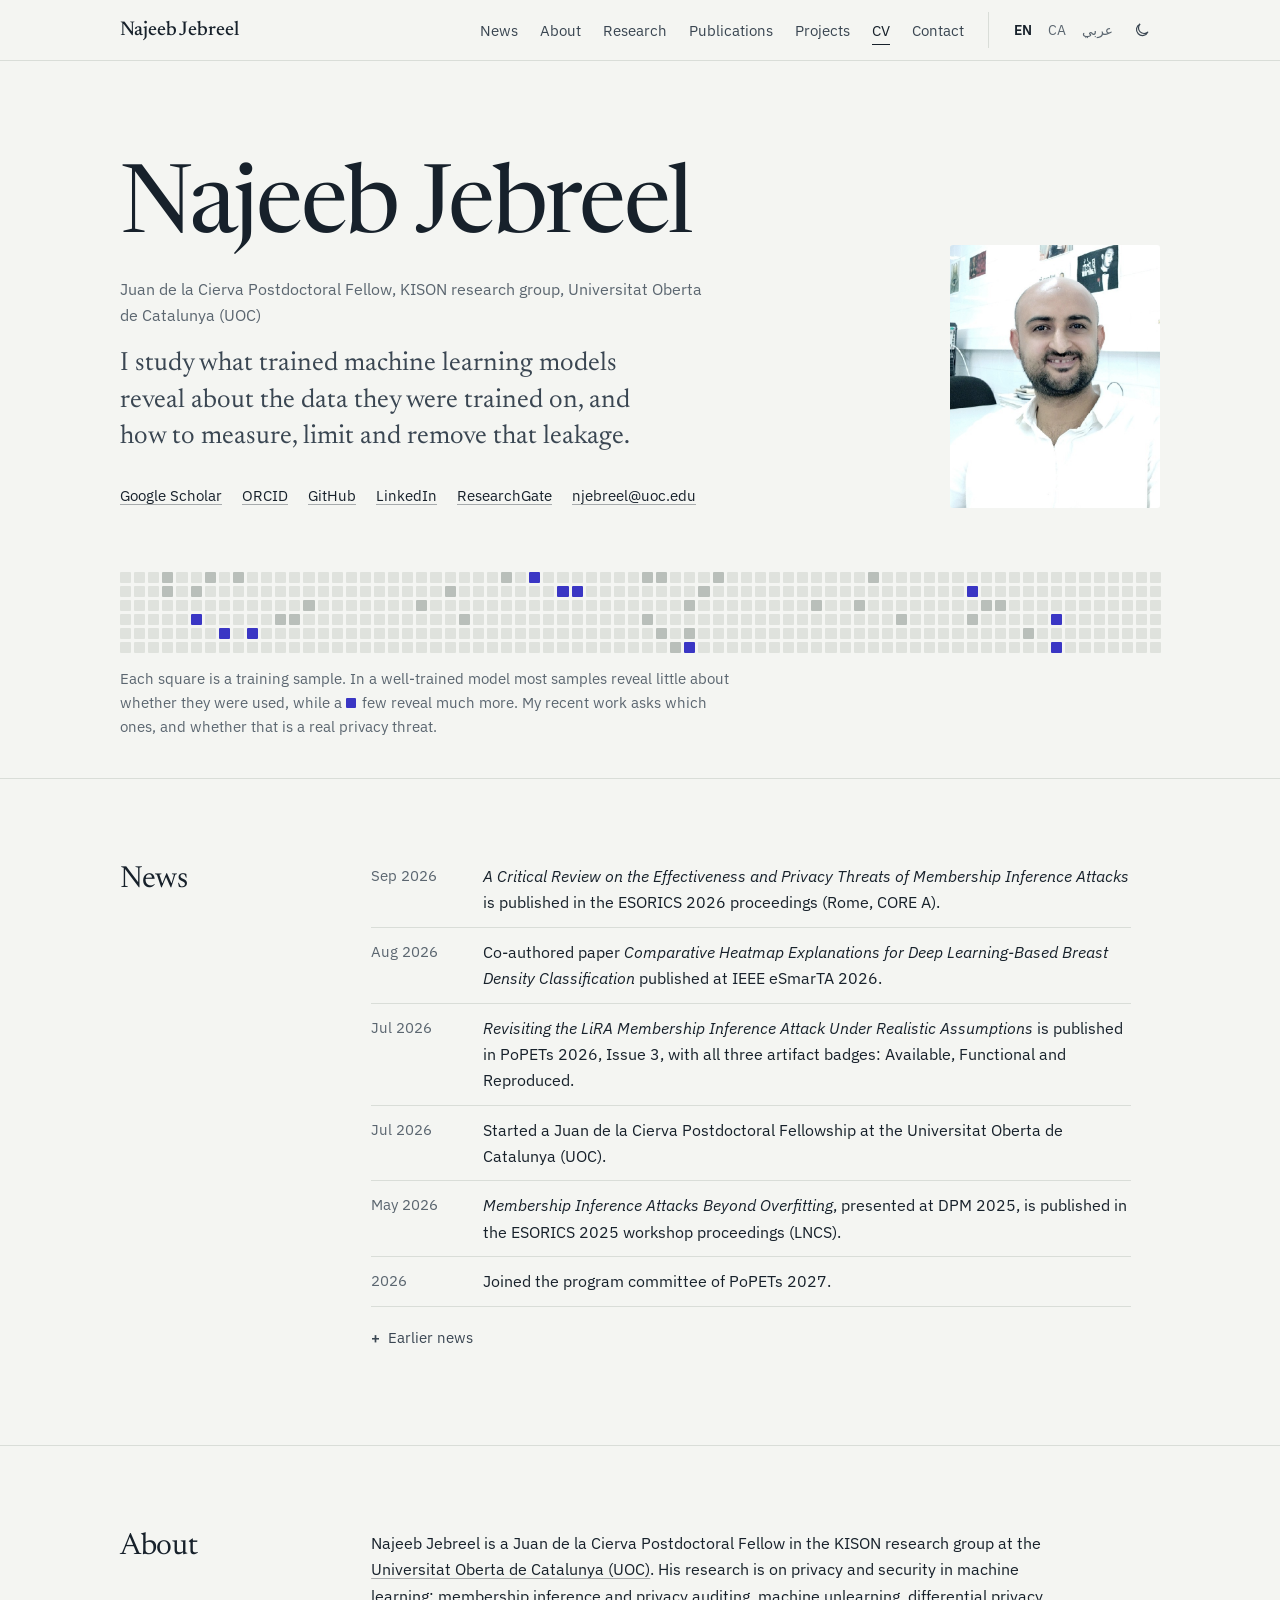
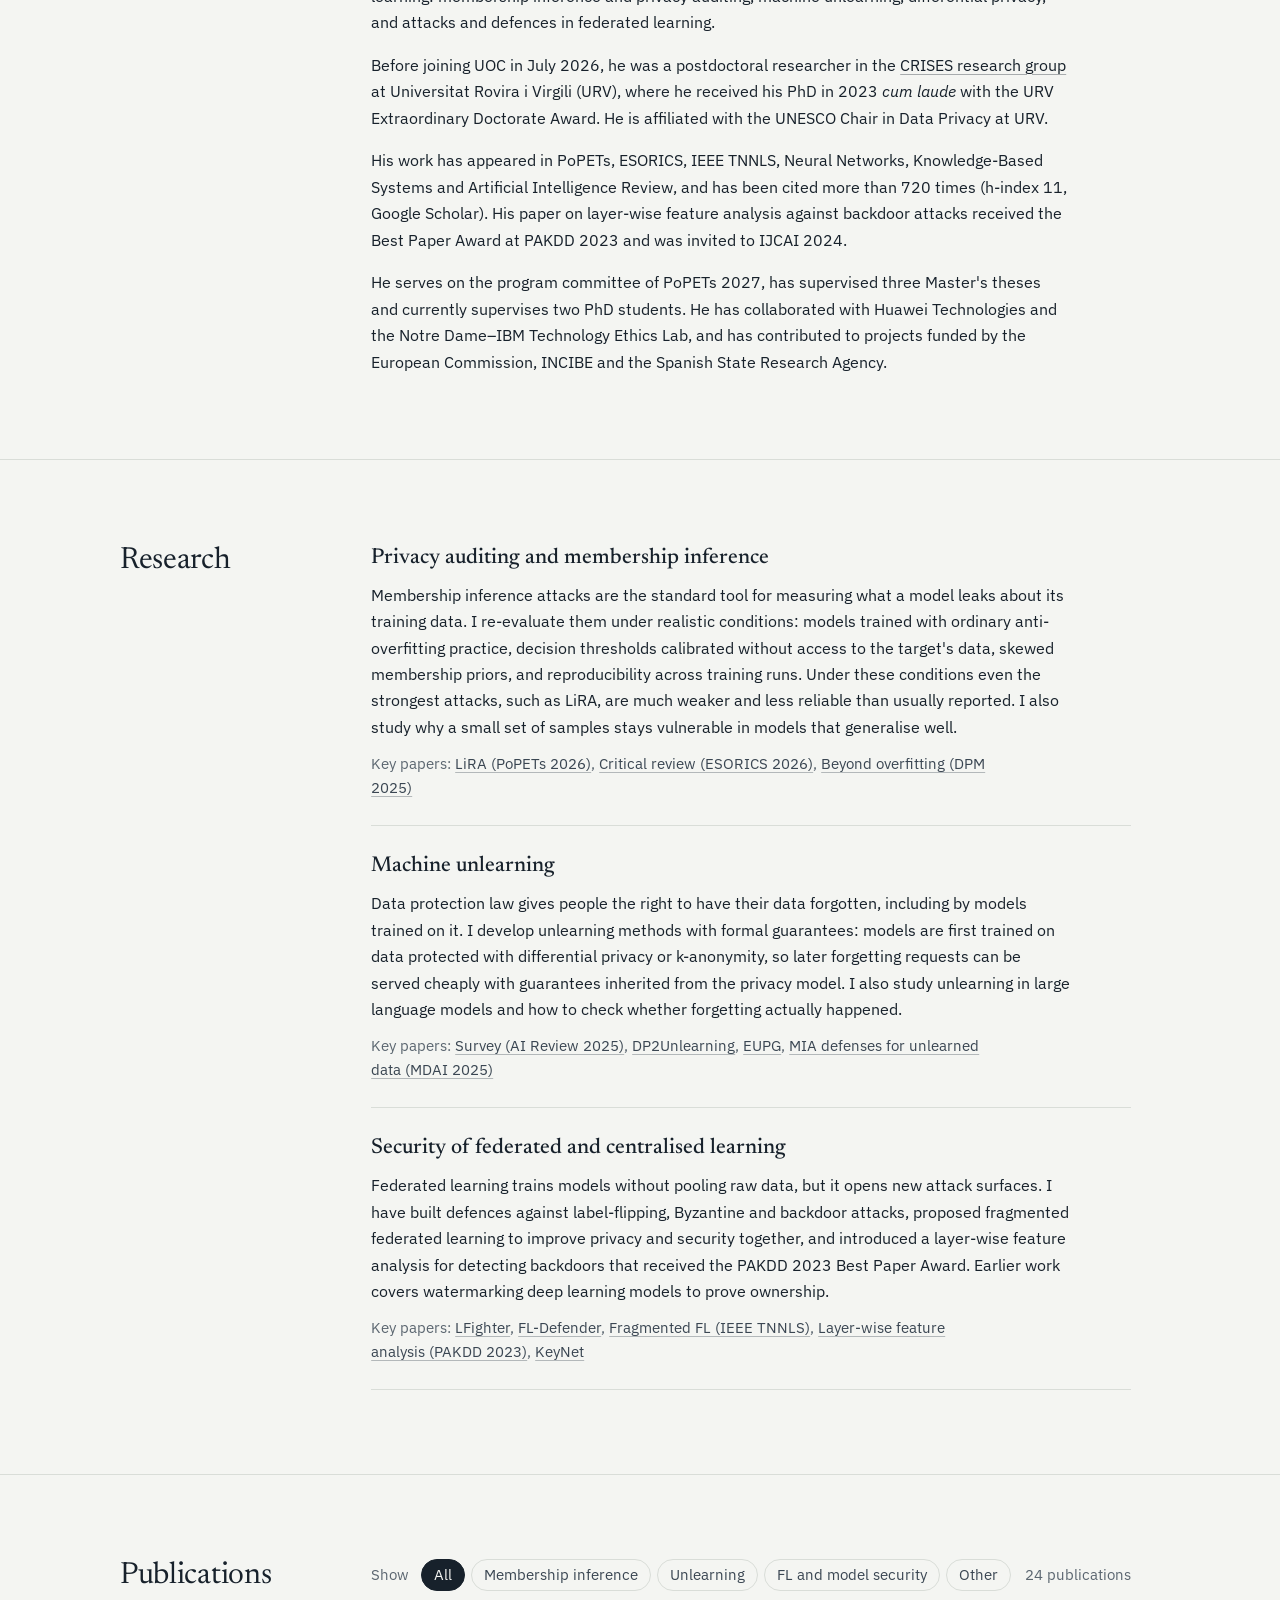
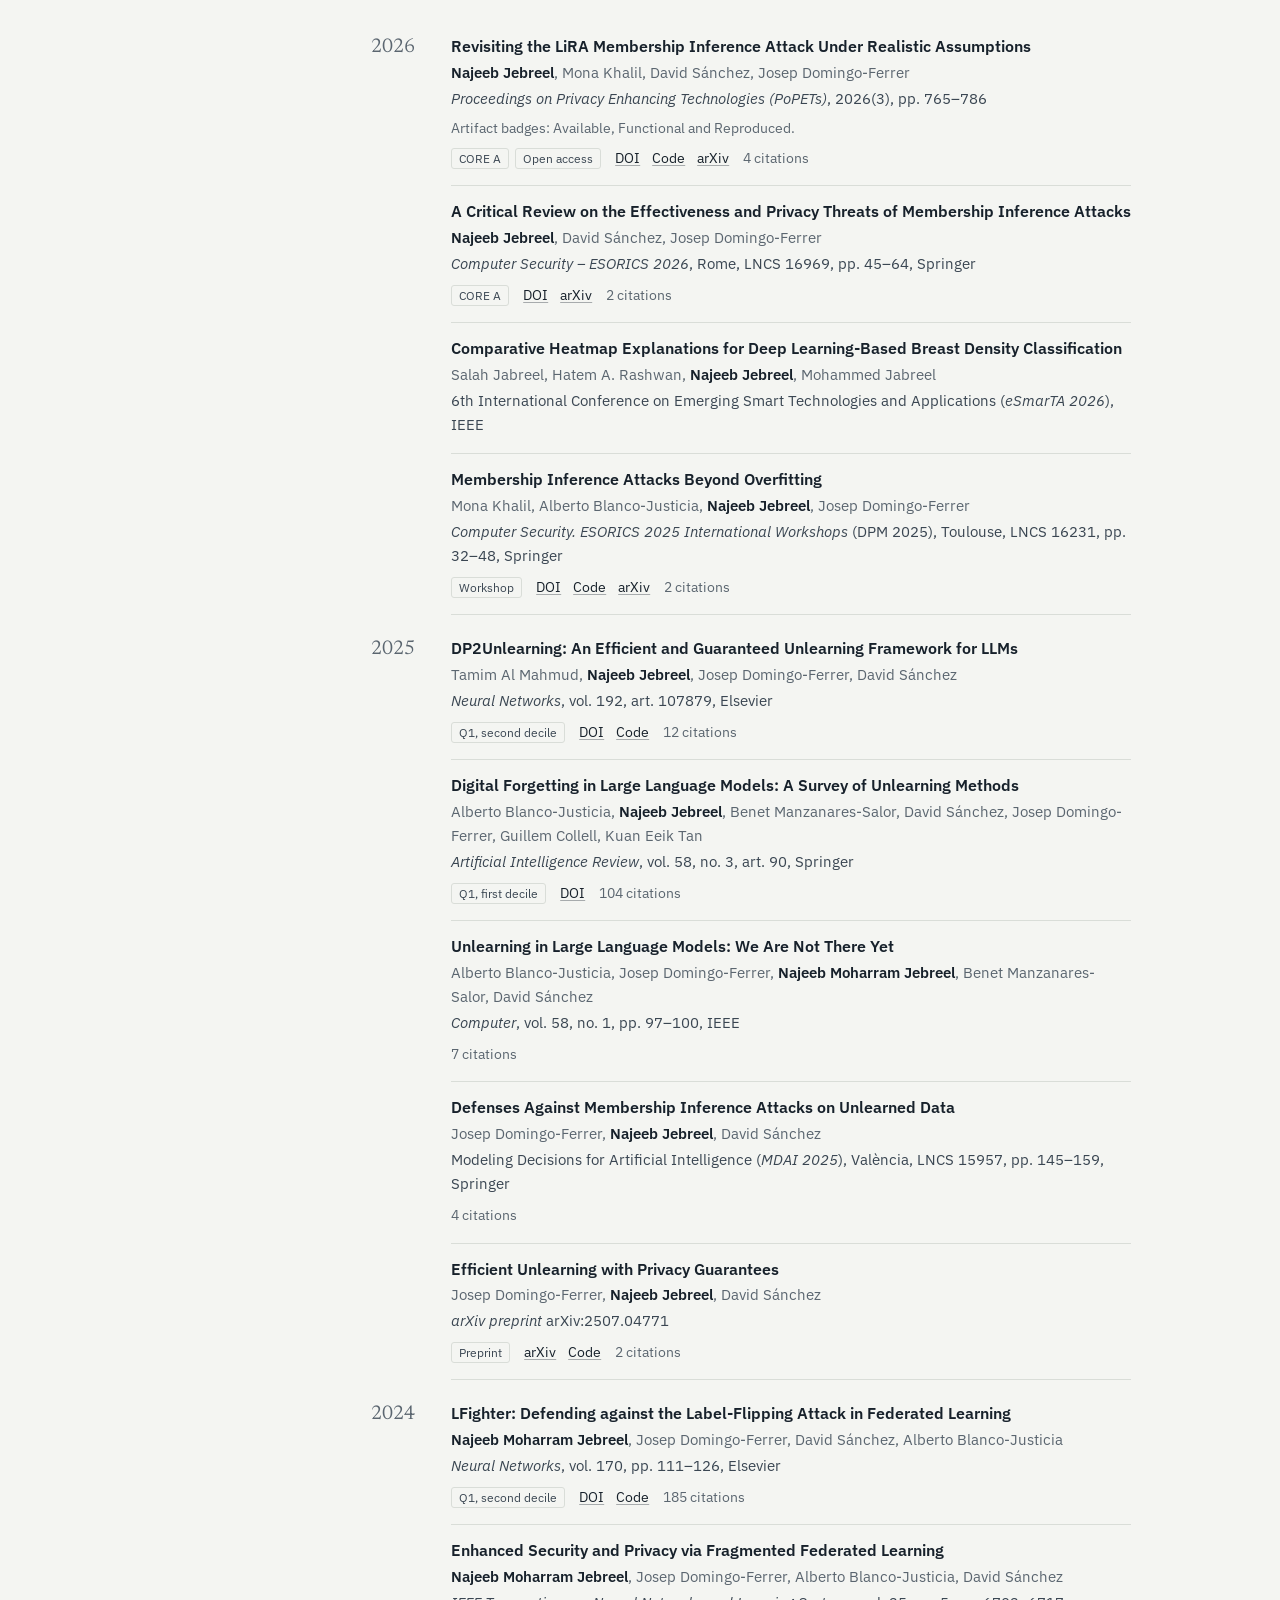
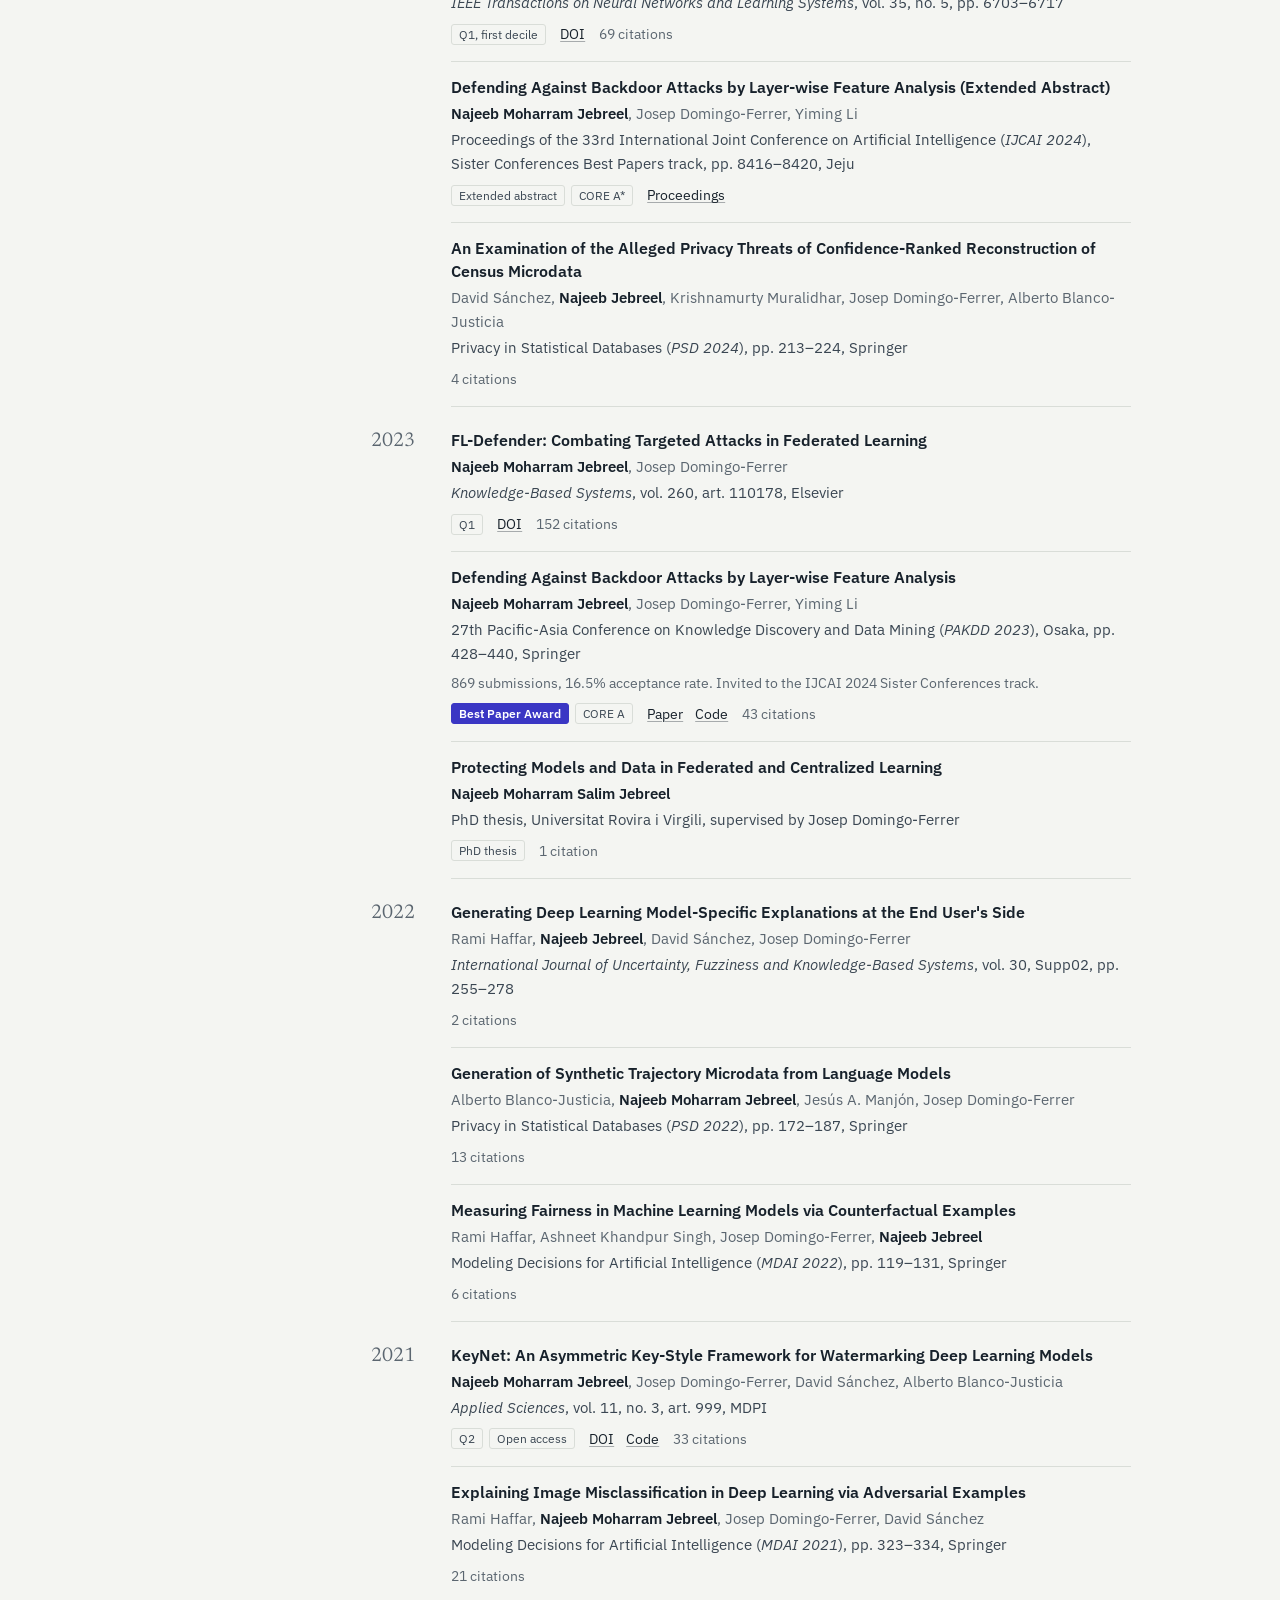
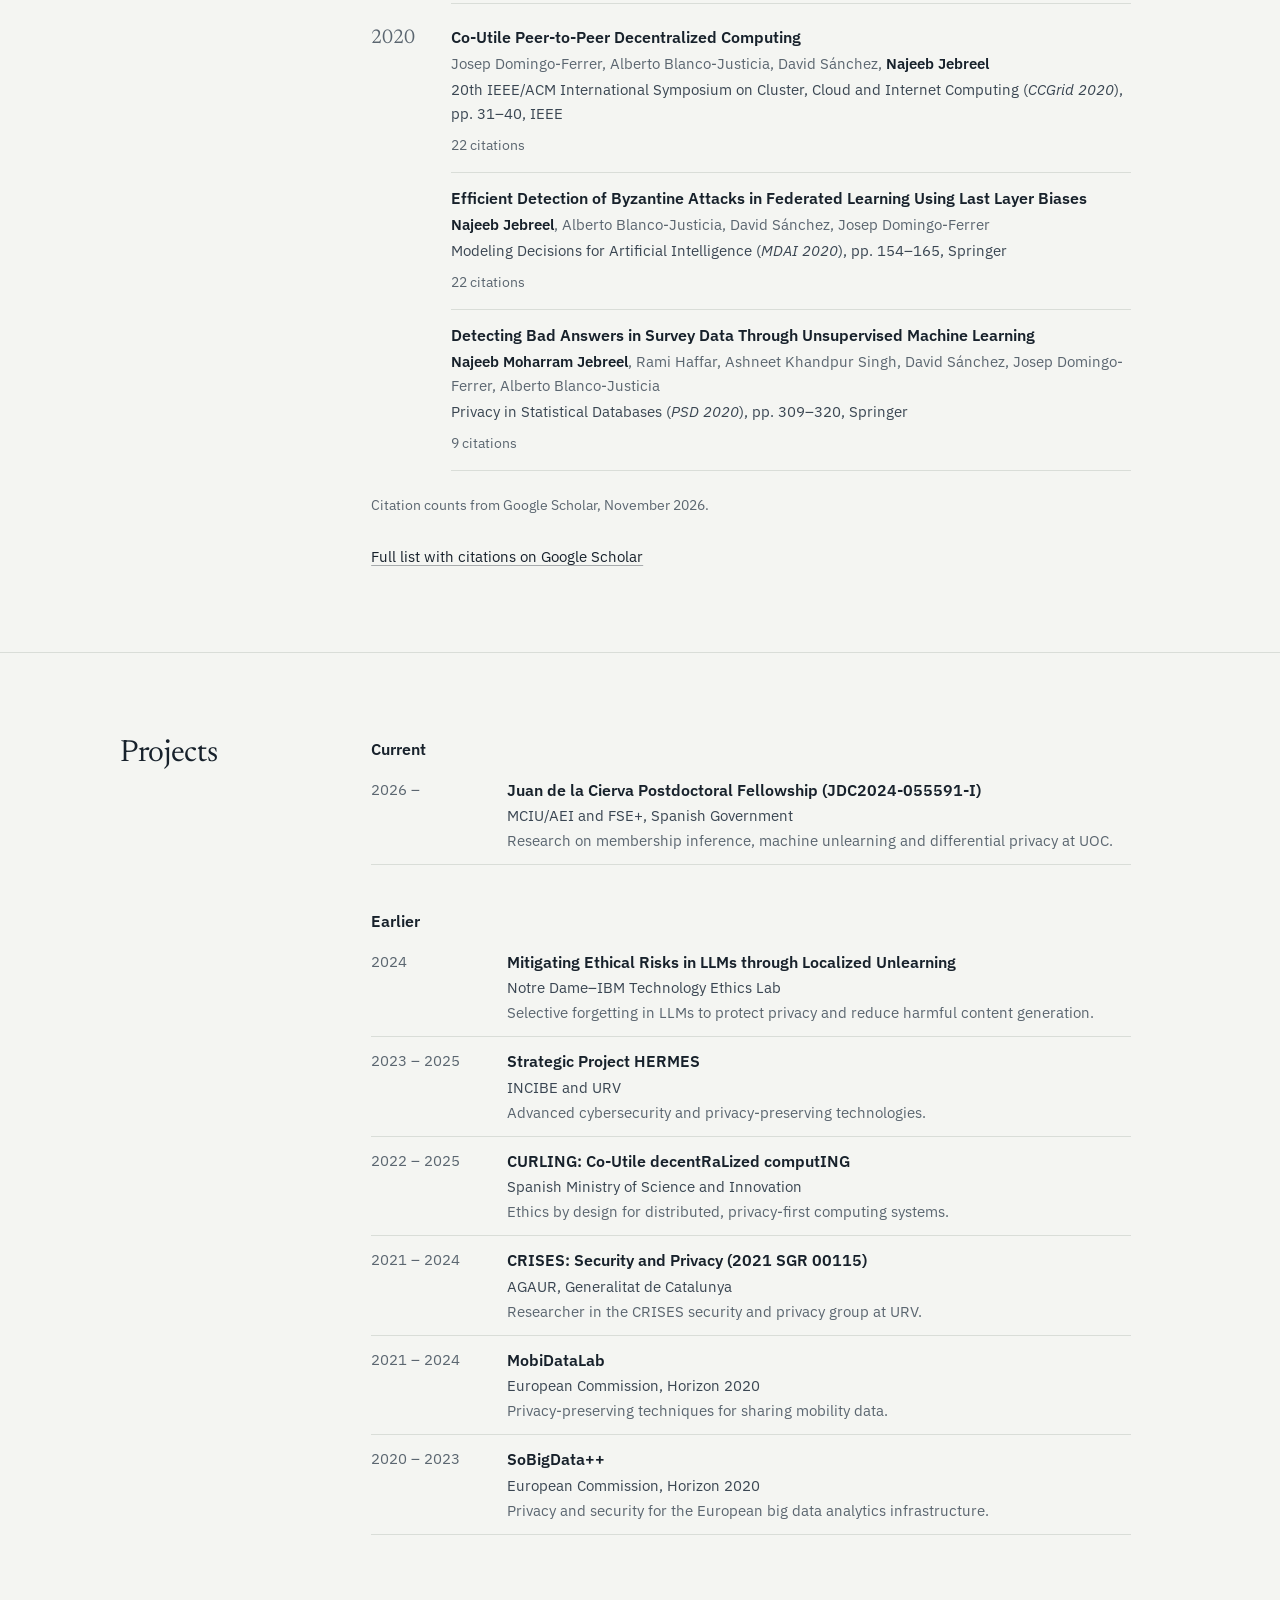
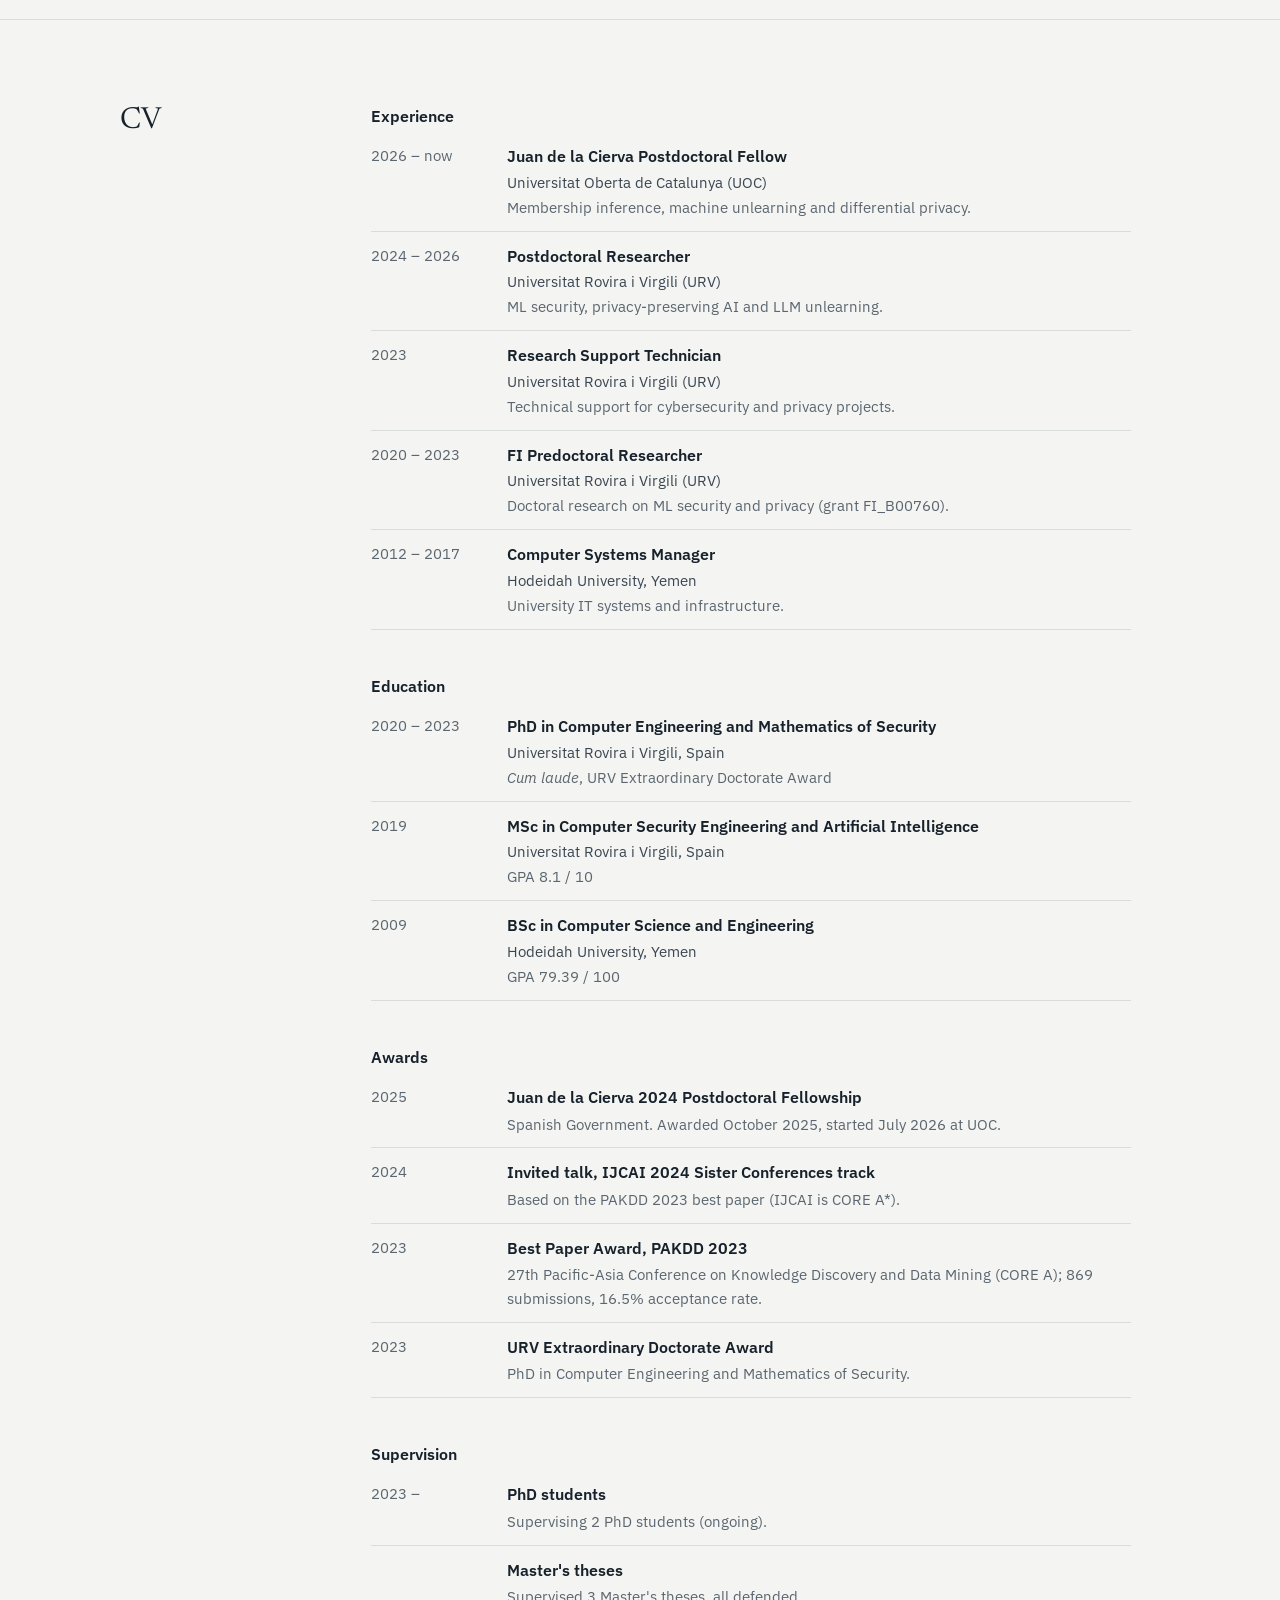
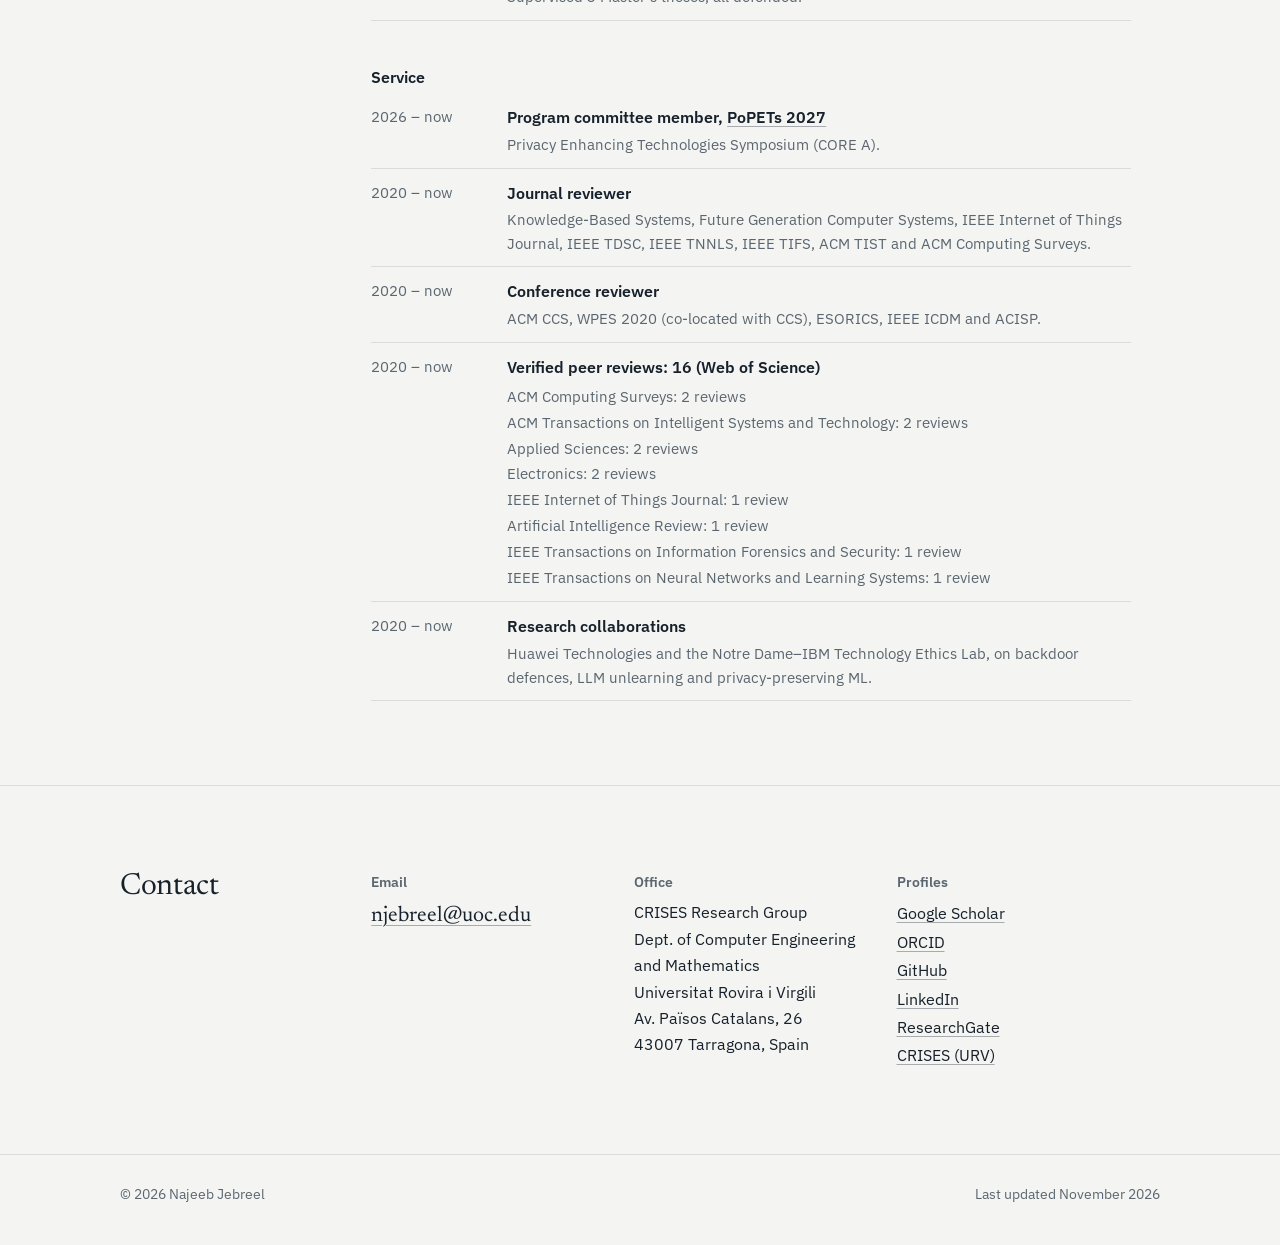
==== commit e67d92ee: "Refresh site content and redesign (EN/CA/AR) - Fix English page: the previous commit had truncated 1" ====
--- a/index.html
+++ b/index.html
@@ -1,802 +1,439 @@
 <!DOCTYPE html>
-<html lang="en">
+<html lang="en" dir="ltr">
 <head>
   <meta charset="UTF-8">
-  <meta name="viewport" content="width=device-width, initial-scale=1.0">
-  <title>Dr. Najeeb Jebreel — ML Privacy &amp; Security Researcher</title>
-
-  <!-- SEO -->
-  <meta name="description" content="Dr. Najeeb Jebreel — Juan de la Cierva Postdoctoral Fellow at the Universitat Oberta de Catalunya (UOC) specialising in machine learning privacy, federated lea[...]
+  <meta name="viewport" content="width=device-width, initial-scale=1">
+  <title>Najeeb Jebreel — Machine learning privacy and security</title>
+  <meta name="description" content="Najeeb Jebreel is a Juan de la Cierva Postdoctoral Fellow at the Universitat Oberta de Catalunya (UOC) working on machine learning privacy and security: membership inference, machine unlearning, differential privacy and federated learning security.">
   <meta name="author" content="Najeeb Jebreel">
-  <meta name="keywords" content="Najeeb Jebreel, machine learning security, federated learning, backdoor attacks, LLM unlearning, privacy, UOC, URV, CRISES">
+  <meta name="color-scheme" content="light dark">
   <link rel="canonical" href="https://najeebjebreel.github.io/">
-
-  <!-- Open Graph -->
+  <link rel="alternate" hreflang="en" href="https://najeebjebreel.github.io/">
+  <link rel="alternate" hreflang="ca" href="https://najeebjebreel.github.io/index-ca.html">
+  <link rel="alternate" hreflang="ar" href="https://najeebjebreel.github.io/index-ar.html">
+  <link rel="alternate" hreflang="x-default" href="https://najeebjebreel.github.io/">
   <meta property="og:type" content="profile">
-  <meta property="og:title" content="Dr. Najeeb Jebreel — ML Privacy &amp; Security Researcher">
-  <meta property="og:description" content="Juan de la Cierva Fellow at UOC · Federated Learning Security · Backdoor Defences · LLM Privacy">
+  <meta property="og:title" content="Najeeb Jebreel — Machine learning privacy and security">
+  <meta property="og:description" content="Najeeb Jebreel is a Juan de la Cierva Postdoctoral Fellow at the Universitat Oberta de Catalunya (UOC) working on machine learning privacy and security: membership inference, machine unlearning, differential privacy and federated learning security.">
   <meta property="og:url" content="https://najeebjebreel.github.io/">
   <meta property="og:image" content="https://najeebjebreel.github.io/images/profile_photo.jpg">
-
-  <!-- Twitter Card -->
   <meta name="twitter:card" content="summary">
-  <meta name="twitter:title" content="Dr. Najeeb Jebreel">
-  <meta name="twitter:description" content="ML Privacy &amp; Security Researcher · Juan de la Cierva Fellow · UOC">
-  <meta name="twitter:image" content="https://najeebjebreel.github.io/images/profile_photo.jpg">
-
-  <!-- Schema.org -->
-  <script type="application/ld+json">
-  {"@context":"https://schema.org","@type":"Person","name":"Najeeb Moharram Salim Jebreel","honorificPrefix":"Dr.","jobTitle":"Juan de la Cierva Postdoctoral Fellow","affiliation":{"@type":"Organi[...]
+  <script type="application/ld+json">{"@context":"https://schema.org","@type":"Person","name":"Najeeb Jebreel","alternateName":"Najeeb Moharram Salim Jebreel","honorificPrefix":"Dr.","jobTitle":"Juan de la Cierva Postdoctoral Fellow","affiliation":{"@type":"Organization","name":"Universitat Oberta de Catalunya","url":"https://www.uoc.edu/"},"alumniOf":{"@type":"CollegeOrUniversity","name":"Universitat Rovira i Virgili"},"email":"mailto:njebreel@uoc.edu","url":"https://najeebjebreel.github.io/","image":"https://najeebjebreel.github.io/images/profile_photo.jpg","knowsAbout":["Membership inference attacks","Machine unlearning","Differential privacy","Federated learning security"],"sameAs":["https://scholar.google.com/citations?user=aWbGsA4AAAAJ&hl=en","https://orcid.org/0000-0002-4911-3802","https://github.com/najeebjebreel","https://www.linkedin.com/in/najeebjebreel/","https://www.researchgate.net/profile/Najeeb-Jebreel"]}</script>
+  <script>
+    (function () {
+      var t = null;
+      try { t = localStorage.getItem('theme'); } catch (e) {}
+      if (!t) t = window.matchMedia('(prefers-color-scheme: dark)').matches ? 'dark' : 'light';
+      document.documentElement.dataset.theme = t;
+    })();
   </script>
-
-  <!-- Fonts -->
+  <link rel="icon" href="favicon.svg" type="image/svg+xml">
   <link rel="preconnect" href="https://fonts.googleapis.com">
   <link rel="preconnect" href="https://fonts.gstatic.com" crossorigin>
-  <link href="https://fonts.googleapis.com/css2?family=Plus+Jakarta+Sans:wght@300;400;500;600;700;800&display=swap" rel="stylesheet">
-
-  <!-- Icons -->
-  <link rel="stylesheet" href="https://cdnjs.cloudflare.com/ajax/libs/font-awesome/6.5.0/css/all.min.css">
-
+  <link rel="stylesheet" href="https://fonts.googleapis.com/css2?family=IBM+Plex+Sans:ital,wght@0,400;0,500;0,600;1,400&amp;family=Newsreader:ital,opsz,wght@0,6..72,400;0,6..72,500;1,6..72,400&amp;display=swap">
   <link rel="stylesheet" href="styles.css">
 </head>
 <body>
-
-<!-- ───────────────── HEADER ───────────────── -->
-<header id="main-header">
-  <div class="container header-container">
-    <div class="logo"><a href="#home">Najeeb Jebreel</a></div>
-    <nav aria-label="Primary navigation">
-      <ul class="nav-links" role="list">
-        <li><a href="#home">Home</a></li>
-        <li><a href="#news">News</a></li>
-        <li><a href="#about">About</a></li>
-        <li><a href="#research">Research</a></li>
-        <li><a href="#publications">Publications</a></li>
-        <li><a href="#projects">Projects</a></li>
-        <li><a href="#cv">CV</a></li>
-        <li><a href="#contact">Contact</a></li>
+<a class="skip-link" href="#main">Skip to content</a>
+
+<header class="site-header">
+  <div class="wrap">
+    <a class="wordmark" href="#top">Najeeb Jebreel</a>
+    <nav class="nav" id="nav" aria-label="Sections">
+      <ul>
+          <li><a href="#news">News</a></li>
+          <li><a href="#about">About</a></li>
+          <li><a href="#research">Research</a></li>
+          <li><a href="#publications">Publications</a></li>
+          <li><a href="#projects">Projects</a></li>
+          <li><a href="#cv">CV</a></li>
+          <li><a href="#contact">Contact</a></li>
       </ul>
-      <div class="header-controls">
-        <a href="index-ca.html" class="icon-btn lang-toggle" aria-label="Catalan version" title="Versió en català">CA</a>
-        <a href="index-ar.html" class="icon-btn lang-toggle" aria-label="Arabic version" title="النسخة العربية">عربي</a>
-        <button class="icon-btn" id="darkModeToggle" aria-label="Toggle dark mode"><i class="fas fa-moon"></i></button>
-        <button class="icon-btn menu-btn" id="menuBtn" aria-label="Open menu" aria-expanded="false"><i class="fas fa-bars"></i></button>
-      </div>
     </nav>
+    <div class="tools">
+      <div class="lang" role="group" aria-label="Language"><span aria-current="page" lang="en" title="English">EN</span><a href="index-ca.html" hreflang="ca" lang="ca" title="Català">CA</a><a href="index-ar.html" hreflang="ar" lang="ar" class="ar" title="العربية">عربي</a></div>
+      <button class="icon-btn theme-btn" id="themeBtn" type="button" aria-label="Dark mode" aria-pressed="false">
+        <svg class="moon" viewBox="0 0 24 24" fill="none" stroke="currentColor" stroke-width="1.6" aria-hidden="true"><path d="M20 14.5A8 8 0 1 1 9.5 4a6.5 6.5 0 0 0 10.5 10.5Z"/></svg>
+        <svg class="sun" viewBox="0 0 24 24" fill="none" stroke="currentColor" stroke-width="1.6" aria-hidden="true"><circle cx="12" cy="12" r="4"/><path d="M12 2v2M12 20v2M2 12h2M20 12h2M4.9 4.9l1.4 1.4M17.7 17.7l1.4 1.4M4.9 19.1l1.4-1.4M17.7 6.3l1.4-1.4"/></svg>
+      </button>
+      <button class="icon-btn menu-btn" id="menuBtn" type="button" aria-label="Menu" aria-expanded="false" aria-controls="nav">
+        <svg viewBox="0 0 24 24" fill="none" stroke="currentColor" stroke-width="1.6" aria-hidden="true"><path d="M4 7h16M4 12h16M4 17h16"/></svg>
+      </button>
+    </div>
   </div>
 </header>
 
-<!-- ───────────────── HERO ───────────────── -->
-<section id="home" class="hero">
-  <div class="container hero-grid">
-
-    <div class="hero-content reveal">
-      <p class="hero-eyebrow"><i class="fas fa-map-marker-alt"></i> Juan de la Cierva Postdoctoral Fellow · Universitat Oberta de Catalunya (UOC)</p>
-      <h1>Dr. Najeeb Jebreel</h1>
-      <p class="hero-tagline">Machine Learning <span class="accent">Privacy</span> &amp; <span class="accent">Security</span></p>
-
-
-      <div class="social-links" role="list">
-        <a href="https://github.com/najeebjebreel" target="_blank" rel="noopener" aria-label="GitHub"><i class="fab fa-github"></i></a>
-        <a href="https://www.linkedin.com/in/najeebjebreel/" target="_blank" rel="noopener" aria-label="LinkedIn"><i class="fab fa-linkedin"></i></a>
-        <a href="https://scholar.google.com/citations?user=aWbGsA4AAAAJ&hl=en" target="_blank" rel="noopener" aria-label="Google Scholar"><i class="fas fa-graduation-cap"></i></a>
-        <a href="https://orcid.org/0000-0002-4911-3802" target="_blank" rel="noopener" aria-label="ORCID"><i class="fab fa-orcid"></i></a>
-        <a href="https://www.researchgate.net/profile/Najeeb-Jebreel" target="_blank" rel="noopener" aria-label="ResearchGate"><i class="fab fa-researchgate"></i></a>
-        <a href="mailto:njebreel@uoc.edu" aria-label="Email"><i class="fas fa-envelope"></i></a>
-      </div>
-    </div>
-
-    <div class="hero-photo-wrap reveal reveal-delay-1">
-      <div class="hero-photo-ring">
-        <img src="images/profile_photo.jpg" alt="Portrait of Dr. Najeeb Jebreel" width="280" height="280" loading="eager">
-      </div>
-    </div>
-
+<main id="main">
+  <div class="hero" id="top">
+    <div class="wrap">
+      <div class="hero-grid">
+        <div>
+          <h1>Najeeb Jebreel</h1>
+          <p class="role">Juan de la Cierva Postdoctoral Fellow, KISON research group, Universitat Oberta de Catalunya (UOC)</p>
+          <p class="statement">I study what trained machine learning models reveal about the data they were trained on, and how to measure, limit and remove that leakage.</p>
+          <p class="links"><a href="https://scholar.google.com/citations?user=aWbGsA4AAAAJ&amp;hl=en" rel="noopener">Google Scholar</a> <a href="https://orcid.org/0000-0002-4911-3802" rel="noopener">ORCID</a> <a href="https://github.com/najeebjebreel" rel="noopener">GitHub</a> <a href="https://www.linkedin.com/in/najeebjebreel/" rel="noopener">LinkedIn</a> <a href="https://www.researchgate.net/profile/Najeeb-Jebreel" rel="noopener">ResearchGate</a> <a href="mailto:njebreel@uoc.edu">njebreel@uoc.edu</a></p>
+        </div>
+        <img class="portrait" src="images/profile_photo.jpg" alt="" width="210" height="263">
+      </div>
+      <figure class="samples">
+        <div class="sample-field" id="sampleField" aria-hidden="true"></div>
+        <figcaption>Each square is a training sample. In a well-trained model most samples reveal little about whether they were used, while a <span class="key" aria-hidden="true"></span>few reveal much more. My recent work asks which ones, and whether that is a real privacy threat.</figcaption>
+      </figure>
+    </div>
   </div>
-</section>
-
-<hr class="section-divider">
-
-<!-- ───────────────── NEWS ───────────────── -->
-<section id="news" class="news-section">
-  <div class="container">
-    <p class="section-label reveal">Latest</p>
-    <h2 class="section-title reveal">Recent News</h2>
-    <ul class="news-list">
-      <li class="news-item reveal">
-        <span class="news-date">Mar 2026</span>
-        <span class="badge badge-conference">Conference</span>
-        <span class="news-text"><em>A Critical Review on the Effectiveness and Privacy Threats of Membership Inference Attacks</em> accepted for presentation at <strong>ESORICS 2026 (CORE A)</str[...]
-      </li>
-      <li class="news-item reveal">
-        <span class="news-date">Mar 2026</span>
-        <span class="badge badge-journal">Journal</span>
-        <span class="news-text"><em>Revisiting the LiRA Membership Inference Attack Under Realistic Assumptions</em> accepted for publication in <strong>Proceedings on Privacy Enhancing Technolog[...]
-      </li>
-      <li class="news-item reveal">
-        <span class="news-date">Jan 2025</span>
-        <span class="badge badge-journal">Journal</span>
-        <span class="news-text">Survey on <em>Digital Forgetting in LLMs</em> published in <strong>Artificial Intelligence Review</strong> (Q1 · 1st decile, Springer).</span>
-      </li>
-      <li class="news-item reveal">
-        <span class="news-date">2024</span>
-        <span class="badge badge-invited">Invited Talk</span>
-        <span class="news-text">Presented PAKDD Best Paper at <strong>IJCAI 2024</strong> (CORE A★) — Sisters Conference Track, Jeju, South Korea.</span>
-      </li>
-      <li class="news-item reveal">
-        <span class="news-date">2024</span>
-        <span class="badge badge-journal">Journal</span>
-        <span class="news-text"><em>Enhanced Security and Privacy via Fragmented Federated Learning</em> published in <strong>IEEE TNNLS</strong> (Q1 · 1st decile).</span>
-      </li>
-      <li class="news-item reveal">
-        <span class="news-date">2023</span>
-        <span class="badge badge-award">Award</span>
-        <span class="news-text">Received the <strong>URV Extraordinary Doctorate Award</strong> for the PhD thesis in Computer Engineering and Mathematics of Security.</span>
-      </li>
-      <li class="news-item reveal">
-        <span class="news-date">2023</span>
-        <span class="badge badge-award">Best Paper</span>
-        <span class="news-text">🏆 Won <strong>Best Paper Award</strong> at PAKDD 2023 (CORE A) — 869 submissions, 16.5% acceptance rate, Osaka, Japan.</span>
-      </li>
-    </ul>
-  </div>
-</section>
-
-<hr class="section-divider">
-
-<!-- ───────────────── ABOUT ───────────────── -->
-<section id="about" class="about">
-  <div class="container">
-    <p class="section-label reveal">Who I Am</p>
-    <h2 class="section-title reveal">About Me</h2>
-    <div class="about-grid">
-      <div class="about-text reveal">
-        <p>Najeeb Jebreel is a Juan de la Cierva Postdoctoral Fellow at the <a href="https://www.uoc.edu/en" target="_blank" rel="noopener">Universitat Oberta de Catalunya (UOC)</a>, specialising[...]
-        <p>He started his <strong>Juan de la Cierva 2024 Postdoctoral Fellowship</strong> (Spanish Government) at UOC in July 2026, after serving as a postdoctoral researcher in the <a href="http[...]
-        <p>With a research portfolio of 20+ scientific publications, an h-index of 10, and over 636 citations, his work has appeared in high-impact journals such as <em>IEEE Transactions on Neura[...]
-        <p>His research excellence has been recognised through multiple prestigious awards, including the <strong>Best Paper Award</strong> at the CORE A-ranked PAKDD 2023 (among 869 submissions)[...]
-        <p>Beyond research, he contributes to high-profile projects funded by the European Commission, INCIBE, and the Agencia Española de Investigación. He also co-supervises Master's and PhD [...]
-        <p>He received his <strong>PhD</strong> from URV in 2023, graduating <em>cum laude</em> and earning the URV Extraordinary Doctorate Award. He is affiliated with the <strong>UNESCO Chair i[...]
-      </div>
-      <div class="reveal reveal-delay-1">
-        <p class="skills-heading">Research Areas</p>
-        <ul class="skill-list">
-          <li class="skill-item"><i class="fas fa-shield-alt"></i> Federated Learning Privacy &amp; Security</li>
-          <li class="skill-item"><i class="fas fa-lock"></i> Machine Learning Privacy &amp; Security</li>
-          <li class="skill-item"><i class="fas fa-bug"></i> Backdoor Attack Defence</li>
-          <li class="skill-item"><i class="fas fa-brain"></i> LLM Privacy, Ethics &amp; Unlearning</li>
-          <li class="skill-item"><i class="fas fa-fingerprint"></i> Machine Learning Watermarking</li>
-          <li class="skill-item"><i class="fas fa-eye"></i> Deep Learning Security</li>
-          <li class="skill-item"><i class="fas fa-lightbulb"></i> Explainable AI</li>
-        </ul>
-      </div>
-    </div>
-  </div>
-</section>
-
-<hr class="section-divider">
-
-<!-- ───────────────── RESEARCH ───────────────── -->
-<section id="research" class="research">
-  <div class="container">
-    <p class="section-label reveal">What I Work On</p>
-    <h2 class="section-title reveal">Research</h2>
-    <p class="research-intro reveal">My work sits at the intersection of machine learning, privacy, and security — building AI systems that are robust, trustworthy, and aligned with human value[...]
-    <div class="research-grid">
-
-      <div class="research-card reveal">
-        <div class="research-card-icon"><i class="fas fa-network-wired"></i></div>
-        <h3>Federated Learning Security</h3>
-        <p>Federated learning enables collaborative model training without sharing raw data, but introduces new attack surfaces. My work develops defences against <strong>label-flipping</strong> [...]
-        <p class="research-papers">Key papers: <a href="#publications">LFighter</a>, <a href="#publications">Enhanced Security via Fragmented FL</a>, <a href="#publications">FL-Defender</a>, <a h[...]
-      </div>
-
-      <div class="research-card reveal reveal-delay-1">
-        <div class="research-card-icon"><i class="fas fa-bug"></i></div>
-        <h3>Backdoor Attack Defence</h3>
-        <p>Backdoor attacks embed hidden triggers in models that activate on specific inputs while remaining undetectable during normal evaluation. I introduced a <strong>layer-wise feature analy[...]
-        <p class="research-papers">Key papers: <a href="#publications">DBALFA (PAKDD 2023)</a>, <a href="#publications">DBALFA Extended Abstract (IJCAI 2024)</a>, <a href="#publications">KeyNet</[...]
-      </div>
-
-      <div class="research-card reveal reveal-delay-2">
-        <div class="research-card-icon"><i class="fas fa-brain"></i></div>
-        <h3>LLM Privacy &amp; Unlearning</h3>
-        <p>As large language models memorise vast amounts of training data, risks to privacy, copyright, and fairness intensify. My research advances <strong>machine unlearning</strong> — selec[...]
-        <p class="research-papers">Key papers: <a href="#publications">Digital Forgetting Survey</a>, <a href="#publications">DP2Unlearning</a>, <a href="#publications">Membership Inference Beyon[...]
-      </div>
-
-    </div>
-  </div>
-</section>
-
-<hr class="section-divider">
-
-<!-- ───────────────── PUBLICATIONS ───────────────── -->
-<section id="publications" class="publications">
-  <div class="container">
-    <p class="section-label reveal">Research Output</p>
-    <h2 class="section-title reveal">Publications</h2>
-    <div class="pub-list">
-
-      <article class="pub-entry reveal">
-        <div class="pub-year-col">Accepted</div>
+
+  <section class="sec" id="news" aria-labelledby="h-news">
+    <div class="wrap">
+      <h2 id="h-news">News</h2>
+      <div class="sec-body">
+        <ul class="news">
+          <li><time datetime="2026-09">Sep 2026</time><p><cite>A Critical Review on the Effectiveness and Privacy Threats of Membership Inference Attacks</cite> is published in the ESORICS 2026 proceedings (Rome, CORE A).</p></li>
+          <li><time datetime="2026-08">Aug 2026</time><p>Co-authored paper <cite>Comparative Heatmap Explanations for Deep Learning-Based Breast Density Classification</cite> published at IEEE eSmarTA 2026.</p></li>
+          <li><time datetime="2026-07">Jul 2026</time><p><cite>Revisiting the LiRA Membership Inference Attack Under Realistic Assumptions</cite> is published in PoPETs 2026, Issue 3, with all three artifact badges: Available, Functional and Reproduced.</p></li>
+          <li><time datetime="2026-07">Jul 2026</time><p>Started a Juan de la Cierva Postdoctoral Fellowship at the Universitat Oberta de Catalunya (UOC).</p></li>
+          <li><time datetime="2026-05">May 2026</time><p><cite>Membership Inference Attacks Beyond Overfitting</cite>, presented at DPM 2025, is published in the ESORICS 2025 workshop proceedings (LNCS).</p></li>
+          <li><time datetime="2026">2026</time><p>Joined the program committee of PoPETs 2027.</p></li>
+        </ul>
+        <details class="more">
+          <summary>Earlier news</summary>
+          <ul class="news">
+            <li><time datetime="2025-01">Jan 2025</time><p>Survey <cite>Digital Forgetting in Large Language Models</cite> published in Artificial Intelligence Review (Q1, first decile).</p></li>
+            <li><time datetime="2024">2024</time><p>Presented the PAKDD 2023 best paper at IJCAI 2024 (CORE A*), Sister Conferences track, Jeju, South Korea.</p></li>
+            <li><time datetime="2024">2024</time><p><cite>Enhanced Security and Privacy via Fragmented Federated Learning</cite> published in IEEE TNNLS (Q1, first decile).</p></li>
+            <li><time datetime="2023">2023</time><p>Received the URV Extraordinary Doctorate Award for the PhD thesis in Computer Engineering and Mathematics of Security.</p></li>
+            <li><time datetime="2023">2023</time><p>Best Paper Award at PAKDD 2023 (CORE A), Osaka, from 869 submissions.</p></li>
+          </ul>
+        </details>
+      </div>
+    </div>
+  </section>
+
+  <section class="sec" id="about" aria-labelledby="h-about">
+    <div class="wrap">
+      <h2 id="h-about">About</h2>
+      <div class="sec-body prose">
+          <p>Najeeb Jebreel is a Juan de la Cierva Postdoctoral Fellow in the KISON research group at the <a rel="noopener" href="https://www.uoc.edu/en">Universitat Oberta de Catalunya (UOC)</a>. His research is on privacy and security in machine learning: membership inference and privacy auditing, machine unlearning, differential privacy, and attacks and defences in federated learning.</p>
+          <p>Before joining UOC in July 2026, he was a postdoctoral researcher in the <a rel="noopener" href="https://crises-deim.urv.cat/">CRISES research group</a> at Universitat Rovira i Virgili (URV), where he received his PhD in 2023 <i>cum laude</i> with the URV Extraordinary Doctorate Award. He is affiliated with the UNESCO Chair in Data Privacy at URV.</p>
+          <p>His work has appeared in PoPETs, ESORICS, IEEE TNNLS, Neural Networks, Knowledge-Based Systems and Artificial Intelligence Review, and has been cited more than 720 times (h-index 11, Google Scholar). His paper on layer-wise feature analysis against backdoor attacks received the Best Paper Award at PAKDD 2023 and was invited to IJCAI 2024.</p>
+          <p>He serves on the program committee of PoPETs 2027, has supervised three Master's theses and currently supervises two PhD students. He has collaborated with Huawei Technologies and the Notre Dame–IBM Technology Ethics Lab, and has contributed to projects funded by the European Commission, INCIBE and the Spanish State Research Agency.</p>
+      </div>
+    </div>
+  </section>
+
+  <section class="sec" id="research" aria-labelledby="h-research">
+    <div class="wrap">
+      <h2 id="h-research">Research</h2>
+      <div class="sec-body">
+        <ul class="themes">
+          <li>
+            <h3>Privacy auditing and membership inference</h3>
+            <p>Membership inference attacks are the standard tool for measuring what a model leaks about its training data. I re-evaluate them under realistic conditions: models trained with ordinary anti-overfitting practice, decision thresholds calibrated without access to the target's data, skewed membership priors, and reproducibility across training runs. Under these conditions even the strongest attacks, such as LiRA, are much weaker and less reliable than usually reported. I also study why a small set of samples stays vulnerable in models that generalise well.</p>
+            <p class="key-papers">Key papers: <span><a href="#p-lira">LiRA (PoPETs 2026)</a>, <a href="#p-critical-review">Critical review (ESORICS 2026)</a>, <a href="#p-beyond-overfitting">Beyond overfitting (DPM 2025)</a></span></p>
+          </li>
+          <li>
+            <h3>Machine unlearning</h3>
+            <p>Data protection law gives people the right to have their data forgotten, including by models trained on it. I develop unlearning methods with formal guarantees: models are first trained on data protected with differential privacy or k-anonymity, so later forgetting requests can be served cheaply with guarantees inherited from the privacy model. I also study unlearning in large language models and how to check whether forgetting actually happened.</p>
+            <p class="key-papers">Key papers: <span><a href="#p-digital-forgetting">Survey (AI Review 2025)</a>, <a href="#p-dp2unlearning">DP2Unlearning</a>, <a href="#p-eupg">EUPG</a>, <a href="#p-mia-unlearned">MIA defenses for unlearned data (MDAI 2025)</a></span></p>
+          </li>
+          <li>
+            <h3>Security of federated and centralised learning</h3>
+            <p>Federated learning trains models without pooling raw data, but it opens new attack surfaces. I have built defences against label-flipping, Byzantine and backdoor attacks, proposed fragmented federated learning to improve privacy and security together, and introduced a layer-wise feature analysis for detecting backdoors that received the PAKDD 2023 Best Paper Award. Earlier work covers watermarking deep learning models to prove ownership.</p>
+            <p class="key-papers">Key papers: <span><a href="#p-lfighter">LFighter</a>, <a href="#p-fl-defender">FL-Defender</a>, <a href="#p-fragmented-fl">Fragmented FL (IEEE TNNLS)</a>, <a href="#p-dbalfa">Layer-wise feature analysis (PAKDD 2023)</a>, <a href="#p-keynet">KeyNet</a></span></p>
+          </li>
+        </ul>
+      </div>
+    </div>
+  </section>
+
+  <section class="sec" id="publications" aria-labelledby="h-pubs">
+    <div class="wrap">
+      <h2 id="h-pubs">Publications</h2>
+      <div class="sec-body">
+        <div class="filters" id="pubFilters" role="group" aria-label="Show" hidden>
+          <span class="label">Show</span><button type="button" data-topic="all" aria-pressed="true">All</button><button type="button" data-topic="mia" aria-pressed="false">Membership inference</button><button type="button" data-topic="unl" aria-pressed="false">Unlearning</button><button type="button" data-topic="sec" aria-pressed="false">FL and model security</button><button type="button" data-topic="oth" aria-pressed="false">Other</button>
+          <span class="count" id="pubCount" aria-live="polite" data-template="{n} publications">24 publications</span>
+        </div>
+        <section class="year" aria-label="2026">
+          <h3>2026</h3>
+          <ol class="pubs">
+          <li id="p-lira" data-topics="mia">
+            <p class="pub-title">Revisiting the LiRA Membership Inference Attack Under Realistic Assumptions</p>
+            <p class="pub-authors"><b>Najeeb Jebreel</b>, Mona Khalil, David Sánchez, Josep Domingo-Ferrer</p>
+            <p class="pub-venue"><em>Proceedings on Privacy Enhancing Technologies (PoPETs)</em>, 2026(3), pp. 765–786</p>
+            <p class="pub-note">Artifact badges: Available, Functional and Reproduced.</p>
+            <p class="pub-meta"><span class="tags"><span class="tag">CORE A</span><span class="tag">Open access</span></span><span class="links"><a href="https://doi.org/10.56553/popets-2026-0105" rel="noopener">DOI</a><a href="https://github.com/najeebjebreel/lira_analysis" rel="noopener">Code</a><a href="https://arxiv.org/abs/2603.07567" rel="noopener">arXiv</a></span><span class="cites">4 citations</span></p>
+          </li>
+          <li id="p-critical-review" data-topics="mia">
+            <p class="pub-title">A Critical Review on the Effectiveness and Privacy Threats of Membership Inference Attacks</p>
+            <p class="pub-authors"><b>Najeeb Jebreel</b>, David Sánchez, Josep Domingo-Ferrer</p>
+            <p class="pub-venue"><em>Computer Security – ESORICS 2026</em>, Rome, LNCS 16969, pp. 45–64, Springer</p>
+            <p class="pub-meta"><span class="tags"><span class="tag">CORE A</span></span><span class="links"><a href="https://doi.org/10.1007/978-3-032-38695-3_3" rel="noopener">DOI</a><a href="https://arxiv.org/abs/2603.22987" rel="noopener">arXiv</a></span><span class="cites">2 citations</span></p>
+          </li>
+          <li id="p-heatmaps" data-topics="oth">
+            <p class="pub-title">Comparative Heatmap Explanations for Deep Learning-Based Breast Density Classification</p>
+            <p class="pub-authors">Salah Jabreel, Hatem A. Rashwan, <b>Najeeb Jebreel</b>, Mohammed Jabreel</p>
+            <p class="pub-venue">6th International Conference on Emerging Smart Technologies and Applications (<em>eSmarTA 2026</em>), IEEE</p>
+          </li>
+          <li id="p-beyond-overfitting" data-topics="mia">
+            <p class="pub-title">Membership Inference Attacks Beyond Overfitting</p>
+            <p class="pub-authors">Mona Khalil, Alberto Blanco-Justicia, <b>Najeeb Jebreel</b>, Josep Domingo-Ferrer</p>
+            <p class="pub-venue"><em>Computer Security. ESORICS 2025 International Workshops</em> (DPM 2025), Toulouse, LNCS 16231, pp. 32–48, Springer</p>
+            <p class="pub-meta"><span class="tags"><span class="tag">Workshop</span></span><span class="links"><a href="https://doi.org/10.1007/978-3-032-16089-8_3" rel="noopener">DOI</a><a href="https://github.com/najeebjebreel/mia_analysis" rel="noopener">Code</a><a href="https://arxiv.org/abs/2511.16792" rel="noopener">arXiv</a></span><span class="cites">2 citations</span></p>
+          </li>
+          </ol>
+        </section>
+        <section class="year" aria-label="2025">
+          <h3>2025</h3>
+          <ol class="pubs">
+          <li id="p-dp2unlearning" data-topics="unl">
+            <p class="pub-title">DP2Unlearning: An Efficient and Guaranteed Unlearning Framework for LLMs</p>
+            <p class="pub-authors">Tamim Al Mahmud, <b>Najeeb Jebreel</b>, Josep Domingo-Ferrer, David Sánchez</p>
+            <p class="pub-venue"><em>Neural Networks</em>, vol. 192, art. 107879, Elsevier</p>
+            <p class="pub-meta"><span class="tags"><span class="tag">Q1, second decile</span></span><span class="links"><a href="https://doi.org/10.1016/j.neunet.2025.107879" rel="noopener">DOI</a><a href="https://github.com/tamimalmahmud/LLM-Unlearning/tree/main/DP2Unlearning" rel="noopener">Code</a></span><span class="cites">12 citations</span></p>
+          </li>
+          <li id="p-digital-forgetting" data-topics="unl">
+            <p class="pub-title">Digital Forgetting in Large Language Models: A Survey of Unlearning Methods</p>
+            <p class="pub-authors">Alberto Blanco-Justicia, <b>Najeeb Jebreel</b>, Benet Manzanares-Salor, David Sánchez, Josep Domingo-Ferrer, Guillem Collell, Kuan Eeik Tan</p>
+            <p class="pub-venue"><em>Artificial Intelligence Review</em>, vol. 58, no. 3, art. 90, Springer</p>
+            <p class="pub-meta"><span class="tags"><span class="tag">Q1, first decile</span></span><span class="links"><a href="https://doi.org/10.1007/s10462-024-11078-6" rel="noopener">DOI</a></span><span class="cites">104 citations</span></p>
+          </li>
+          <li id="p-not-there-yet" data-topics="unl">
+            <p class="pub-title">Unlearning in Large Language Models: We Are Not There Yet</p>
+            <p class="pub-authors">Alberto Blanco-Justicia, Josep Domingo-Ferrer, <b>Najeeb Moharram Jebreel</b>, Benet Manzanares-Salor, David Sánchez</p>
+            <p class="pub-venue"><em>Computer</em>, vol. 58, no. 1, pp. 97–100, IEEE</p>
+            <p class="pub-meta"><span class="cites">7 citations</span></p>
+          </li>
+          <li id="p-mia-unlearned" data-topics="unl mia">
+            <p class="pub-title">Defenses Against Membership Inference Attacks on Unlearned Data</p>
+            <p class="pub-authors">Josep Domingo-Ferrer, <b>Najeeb Jebreel</b>, David Sánchez</p>
+            <p class="pub-venue">Modeling Decisions for Artificial Intelligence (<em>MDAI 2025</em>), València, LNCS 15957, pp. 145–159, Springer</p>
+            <p class="pub-meta"><span class="cites">4 citations</span></p>
+          </li>
+          <li id="p-eupg" data-topics="unl">
+            <p class="pub-title">Efficient Unlearning with Privacy Guarantees</p>
+            <p class="pub-authors">Josep Domingo-Ferrer, <b>Najeeb Jebreel</b>, David Sánchez</p>
+            <p class="pub-venue"><em>arXiv preprint</em> arXiv:2507.04771</p>
+            <p class="pub-meta"><span class="tags"><span class="tag">Preprint</span></span><span class="links"><a href="https://arxiv.org/abs/2507.04771" rel="noopener">arXiv</a><a href="https://github.com/najeebjebreel/EUPG" rel="noopener">Code</a></span><span class="cites">2 citations</span></p>
+          </li>
+          </ol>
+        </section>
+        <section class="year" aria-label="2024">
+          <h3>2024</h3>
+          <ol class="pubs">
+          <li id="p-lfighter" data-topics="sec">
+            <p class="pub-title">LFighter: Defending against the Label-Flipping Attack in Federated Learning</p>
+            <p class="pub-authors"><b>Najeeb Moharram Jebreel</b>, Josep Domingo-Ferrer, David Sánchez, Alberto Blanco-Justicia</p>
+            <p class="pub-venue"><em>Neural Networks</em>, vol. 170, pp. 111–126, Elsevier</p>
+            <p class="pub-meta"><span class="tags"><span class="tag">Q1, second decile</span></span><span class="links"><a href="https://doi.org/10.1016/j.neunet.2023.11.019" rel="noopener">DOI</a><a href="https://github.com/najeebjebreel/LFighter" rel="noopener">Code</a></span><span class="cites">185 citations</span></p>
+          </li>
+          <li id="p-fragmented-fl" data-topics="sec">
+            <p class="pub-title">Enhanced Security and Privacy via Fragmented Federated Learning</p>
+            <p class="pub-authors"><b>Najeeb Moharram Jebreel</b>, Josep Domingo-Ferrer, Alberto Blanco-Justicia, David Sánchez</p>
+            <p class="pub-venue"><em>IEEE Transactions on Neural Networks and Learning Systems</em>, vol. 35, no. 5, pp. 6703–6717</p>
+            <p class="pub-meta"><span class="tags"><span class="tag">Q1, first decile</span></span><span class="links"><a href="https://doi.org/10.1109/TNNLS.2022.3212627" rel="noopener">DOI</a></span><span class="cites">69 citations</span></p>
+          </li>
+          <li id="p-dbalfa-ijcai" data-topics="sec">
+            <p class="pub-title">Defending Against Backdoor Attacks by Layer-wise Feature Analysis (Extended Abstract)</p>
+            <p class="pub-authors"><b>Najeeb Moharram Jebreel</b>, Josep Domingo-Ferrer, Yiming Li</p>
+            <p class="pub-venue">Proceedings of the 33rd International Joint Conference on Artificial Intelligence (<em>IJCAI 2024</em>), Sister Conferences Best Papers track, pp. 8416–8420, Jeju</p>
+            <p class="pub-meta"><span class="tags"><span class="tag">Extended abstract</span><span class="tag">CORE A*</span></span><span class="links"><a href="https://www.ijcai.org/proceedings/2024/" rel="noopener">Proceedings</a></span></p>
+          </li>
+          <li id="p-census" data-topics="oth">
+            <p class="pub-title">An Examination of the Alleged Privacy Threats of Confidence-Ranked Reconstruction of Census Microdata</p>
+            <p class="pub-authors">David Sánchez, <b>Najeeb Jebreel</b>, Krishnamurty Muralidhar, Josep Domingo-Ferrer, Alberto Blanco-Justicia</p>
+            <p class="pub-venue">Privacy in Statistical Databases (<em>PSD 2024</em>), pp. 213–224, Springer</p>
+            <p class="pub-meta"><span class="cites">4 citations</span></p>
+          </li>
+          </ol>
+        </section>
+        <section class="year" aria-label="2023">
+          <h3>2023</h3>
+          <ol class="pubs">
+          <li id="p-fl-defender" data-topics="sec">
+            <p class="pub-title">FL-Defender: Combating Targeted Attacks in Federated Learning</p>
+            <p class="pub-authors"><b>Najeeb Moharram Jebreel</b>, Josep Domingo-Ferrer</p>
+            <p class="pub-venue"><em>Knowledge-Based Systems</em>, vol. 260, art. 110178, Elsevier</p>
+            <p class="pub-meta"><span class="tags"><span class="tag">Q1</span></span><span class="links"><a href="https://doi.org/10.1016/j.knosys.2022.110178" rel="noopener">DOI</a></span><span class="cites">152 citations</span></p>
+          </li>
+          <li id="p-dbalfa" data-topics="sec">
+            <p class="pub-title">Defending Against Backdoor Attacks by Layer-wise Feature Analysis</p>
+            <p class="pub-authors"><b>Najeeb Moharram Jebreel</b>, Josep Domingo-Ferrer, Yiming Li</p>
+            <p class="pub-venue">27th Pacific-Asia Conference on Knowledge Discovery and Data Mining (<em>PAKDD 2023</em>), Osaka, pp. 428–440, Springer</p>
+            <p class="pub-note">869 submissions, 16.5% acceptance rate. Invited to the IJCAI 2024 Sister Conferences track.</p>
+            <p class="pub-meta"><span class="tags"><span class="tag award">Best Paper Award</span><span class="tag">CORE A</span></span><span class="links"><a href="https://link.springer.com/chapter/10.1007/978-3-031-33377-4_33" rel="noopener">Paper</a><a href="https://github.com/najeebjebreel/DBALFA" rel="noopener">Code</a></span><span class="cites">43 citations</span></p>
+          </li>
+          <li id="p-thesis" data-topics="sec">
+            <p class="pub-title">Protecting Models and Data in Federated and Centralized Learning</p>
+            <p class="pub-authors"><b>Najeeb Moharram Salim Jebreel</b></p>
+            <p class="pub-venue">PhD thesis, Universitat Rovira i Virgili, supervised by Josep Domingo-Ferrer</p>
+            <p class="pub-meta"><span class="tags"><span class="tag">PhD thesis</span></span><span class="cites">1 citation</span></p>
+          </li>
+          </ol>
+        </section>
+        <section class="year" aria-label="2022">
+          <h3>2022</h3>
+          <ol class="pubs">
+          <li id="p-explanations-end-user" data-topics="oth">
+            <p class="pub-title">Generating Deep Learning Model-Specific Explanations at the End User's Side</p>
+            <p class="pub-authors">Rami Haffar, <b>Najeeb Jebreel</b>, David Sánchez, Josep Domingo-Ferrer</p>
+            <p class="pub-venue"><em>International Journal of Uncertainty, Fuzziness and Knowledge-Based Systems</em>, vol. 30, Supp02, pp. 255–278</p>
+            <p class="pub-meta"><span class="cites">2 citations</span></p>
+          </li>
+          <li id="p-synthetic-trajectories" data-topics="oth">
+            <p class="pub-title">Generation of Synthetic Trajectory Microdata from Language Models</p>
+            <p class="pub-authors">Alberto Blanco-Justicia, <b>Najeeb Moharram Jebreel</b>, Jesús A. Manjón, Josep Domingo-Ferrer</p>
+            <p class="pub-venue">Privacy in Statistical Databases (<em>PSD 2022</em>), pp. 172–187, Springer</p>
+            <p class="pub-meta"><span class="cites">13 citations</span></p>
+          </li>
+          <li id="p-fairness" data-topics="oth">
+            <p class="pub-title">Measuring Fairness in Machine Learning Models via Counterfactual Examples</p>
+            <p class="pub-authors">Rami Haffar, Ashneet Khandpur Singh, Josep Domingo-Ferrer, <b>Najeeb Jebreel</b></p>
+            <p class="pub-venue">Modeling Decisions for Artificial Intelligence (<em>MDAI 2022</em>), pp. 119–131, Springer</p>
+            <p class="pub-meta"><span class="cites">6 citations</span></p>
+          </li>
+          </ol>
+        </section>
+        <section class="year" aria-label="2021">
+          <h3>2021</h3>
+          <ol class="pubs">
+          <li id="p-keynet" data-topics="sec">
+            <p class="pub-title">KeyNet: An Asymmetric Key-Style Framework for Watermarking Deep Learning Models</p>
+            <p class="pub-authors"><b>Najeeb Moharram Jebreel</b>, Josep Domingo-Ferrer, David Sánchez, Alberto Blanco-Justicia</p>
+            <p class="pub-venue"><em>Applied Sciences</em>, vol. 11, no. 3, art. 999, MDPI</p>
+            <p class="pub-meta"><span class="tags"><span class="tag">Q2</span><span class="tag">Open access</span></span><span class="links"><a href="https://doi.org/10.3390/app11030999" rel="noopener">DOI</a><a href="https://github.com/najeebjebreel/KeyNet" rel="noopener">Code</a></span><span class="cites">33 citations</span></p>
+          </li>
+          <li id="p-misclassification" data-topics="oth">
+            <p class="pub-title">Explaining Image Misclassification in Deep Learning via Adversarial Examples</p>
+            <p class="pub-authors">Rami Haffar, <b>Najeeb Moharram Jebreel</b>, Josep Domingo-Ferrer, David Sánchez</p>
+            <p class="pub-venue">Modeling Decisions for Artificial Intelligence (<em>MDAI 2021</em>), pp. 323–334, Springer</p>
+            <p class="pub-meta"><span class="cites">21 citations</span></p>
+          </li>
+          </ol>
+        </section>
+        <section class="year" aria-label="2020">
+          <h3>2020</h3>
+          <ol class="pubs">
+          <li id="p-co-utile" data-topics="oth">
+            <p class="pub-title">Co-Utile Peer-to-Peer Decentralized Computing</p>
+            <p class="pub-authors">Josep Domingo-Ferrer, Alberto Blanco-Justicia, David Sánchez, <b>Najeeb Jebreel</b></p>
+            <p class="pub-venue">20th IEEE/ACM International Symposium on Cluster, Cloud and Internet Computing (<em>CCGrid 2020</em>), pp. 31–40, IEEE</p>
+            <p class="pub-meta"><span class="cites">22 citations</span></p>
+          </li>
+          <li id="p-byzantine" data-topics="sec">
+            <p class="pub-title">Efficient Detection of Byzantine Attacks in Federated Learning Using Last Layer Biases</p>
+            <p class="pub-authors"><b>Najeeb Jebreel</b>, Alberto Blanco-Justicia, David Sánchez, Josep Domingo-Ferrer</p>
+            <p class="pub-venue">Modeling Decisions for Artificial Intelligence (<em>MDAI 2020</em>), pp. 154–165, Springer</p>
+            <p class="pub-meta"><span class="cites">22 citations</span></p>
+          </li>
+          <li id="p-bad-answers" data-topics="oth">
+            <p class="pub-title">Detecting Bad Answers in Survey Data Through Unsupervised Machine Learning</p>
+            <p class="pub-authors"><b>Najeeb Moharram Jebreel</b>, Rami Haffar, Ashneet Khandpur Singh, David Sánchez, Josep Domingo-Ferrer, Alberto Blanco-Justicia</p>
+            <p class="pub-venue">Privacy in Statistical Databases (<em>PSD 2020</em>), pp. 309–320, Springer</p>
+            <p class="pub-meta"><span class="cites">9 citations</span></p>
+          </li>
+          </ol>
+        </section>
+        <p class="note">Citation counts from Google Scholar, November 2026.</p>
+        <p class="all-pubs"><a href="https://scholar.google.com/citations?user=aWbGsA4AAAAJ&amp;hl=en" rel="noopener">Full list with citations on Google Scholar</a></p>
+      </div>
+    </div>
+  </section>
+
+  <section class="sec" id="projects" aria-labelledby="h-projects">
+    <div class="wrap">
+      <h2 id="h-projects">Projects</h2>
+      <div class="sec-body">
+        <h3 class="sub">Current</h3>
+        <ul class="rows">
+          <li><span class="when">2026 –</span><div><p class="what">Juan de la Cierva Postdoctoral Fellowship (JDC2024-055591-I)</p><p class="where">MCIU/AEI and FSE+, Spanish Government</p><div class="detail">Research on membership inference, machine unlearning and differential privacy at UOC.</div></div></li>
+        </ul>
+        <h3 class="sub">Earlier</h3>
+        <ul class="rows">
+          <li><span class="when">2024</span><div><p class="what">Mitigating Ethical Risks in LLMs through Localized Unlearning</p><p class="where">Notre Dame–IBM Technology Ethics Lab</p><div class="detail">Selective forgetting in LLMs to protect privacy and reduce harmful content generation.</div></div></li>
+          <li><span class="when">2023 – 2025</span><div><p class="what">Strategic Project HERMES</p><p class="where">INCIBE and URV</p><div class="detail">Advanced cybersecurity and privacy-preserving technologies.</div></div></li>
+          <li><span class="when">2022 – 2025</span><div><p class="what">CURLING: Co-Utile decentRaLized computING</p><p class="where">Spanish Ministry of Science and Innovation</p><div class="detail">Ethics by design for distributed, privacy-first computing systems.</div></div></li>
+          <li><span class="when">2021 – 2024</span><div><p class="what">CRISES: Security and Privacy (2021 SGR 00115)</p><p class="where">AGAUR, Generalitat de Catalunya</p><div class="detail">Researcher in the CRISES security and privacy group at URV.</div></div></li>
+          <li><span class="when">2021 – 2024</span><div><p class="what">MobiDataLab</p><p class="where">European Commission, Horizon 2020</p><div class="detail">Privacy-preserving techniques for sharing mobility data.</div></div></li>
+          <li><span class="when">2020 – 2023</span><div><p class="what">SoBigData++</p><p class="where">European Commission, Horizon 2020</p><div class="detail">Privacy and security for the European big data analytics infrastructure.</div></div></li>
+        </ul>
+      </div>
+    </div>
+  </section>
+
+  <section class="sec" id="cv" aria-labelledby="h-cv">
+    <div class="wrap">
+      <h2 id="h-cv">CV</h2>
+      <div class="sec-body">
+        <h3 class="sub">Experience</h3>
+        <ul class="rows">
+          <li><span class="when">2026 – now</span><div><p class="what">Juan de la Cierva Postdoctoral Fellow</p><p class="where">Universitat Oberta de Catalunya (UOC)</p><div class="detail">Membership inference, machine unlearning and differential privacy.</div></div></li>
+          <li><span class="when">2024 – 2026</span><div><p class="what">Postdoctoral Researcher</p><p class="where">Universitat Rovira i Virgili (URV)</p><div class="detail">ML security, privacy-preserving AI and LLM unlearning.</div></div></li>
+          <li><span class="when">2023</span><div><p class="what">Research Support Technician</p><p class="where">Universitat Rovira i Virgili (URV)</p><div class="detail">Technical support for cybersecurity and privacy projects.</div></div></li>
+          <li><span class="when">2020 – 2023</span><div><p class="what">FI Predoctoral Researcher</p><p class="where">Universitat Rovira i Virgili (URV)</p><div class="detail">Doctoral research on ML security and privacy (grant FI_B00760).</div></div></li>
+          <li><span class="when">2012 – 2017</span><div><p class="what">Computer Systems Manager</p><p class="where">Hodeidah University, Yemen</p><div class="detail">University IT systems and infrastructure.</div></div></li>
+        </ul>
+        <h3 class="sub">Education</h3>
+        <ul class="rows">
+          <li><span class="when">2020 – 2023</span><div><p class="what">PhD in Computer Engineering and Mathematics of Security</p><p class="where">Universitat Rovira i Virgili, Spain</p><div class="detail"><i>Cum laude</i>, URV Extraordinary Doctorate Award</div></div></li>
+          <li><span class="when">2019</span><div><p class="what">MSc in Computer Security Engineering and Artificial Intelligence</p><p class="where">Universitat Rovira i Virgili, Spain</p><div class="detail">GPA 8.1 / 10</div></div></li>
+          <li><span class="when">2009</span><div><p class="what">BSc in Computer Science and Engineering</p><p class="where">Hodeidah University, Yemen</p><div class="detail">GPA 79.39 / 100</div></div></li>
+        </ul>
+        <h3 class="sub">Awards</h3>
+        <ul class="rows">
+          <li><span class="when">2025</span><div><p class="what">Juan de la Cierva 2024 Postdoctoral Fellowship</p><div class="detail">Spanish Government. Awarded October 2025, started July 2026 at UOC.</div></div></li>
+          <li><span class="when">2024</span><div><p class="what">Invited talk, IJCAI 2024 Sister Conferences track</p><div class="detail">Based on the PAKDD 2023 best paper (IJCAI is CORE A*).</div></div></li>
+          <li><span class="when">2023</span><div><p class="what">Best Paper Award, PAKDD 2023</p><div class="detail">27th Pacific-Asia Conference on Knowledge Discovery and Data Mining (CORE A); 869 submissions, 16.5% acceptance rate.</div></div></li>
+          <li><span class="when">2023</span><div><p class="what">URV Extraordinary Doctorate Award</p><div class="detail">PhD in Computer Engineering and Mathematics of Security.</div></div></li>
+        </ul>
+        <h3 class="sub">Supervision</h3>
+        <ul class="rows">
+          <li><span class="when">2023 –</span><div><p class="what">PhD students</p><div class="detail">Supervising 2 PhD students (ongoing).</div></div></li>
+          <li><span class="when"></span><div><p class="what">Master's theses</p><div class="detail">Supervised 3 Master's theses, all defended.</div></div></li>
+        </ul>
+        <h3 class="sub">Service</h3>
+        <ul class="rows">
+          <li><span class="when">2026 – now</span><div><p class="what">Program committee member, <a rel="noopener" href="https://submit.petsymposium.org/2027.1/users.php/pc">PoPETs 2027</a></p><div class="detail">Privacy Enhancing Technologies Symposium (CORE A).</div></div></li>
+          <li><span class="when">2020 – now</span><div><p class="what">Journal reviewer</p><div class="detail">Knowledge-Based Systems, Future Generation Computer Systems, IEEE Internet of Things Journal, IEEE TDSC, IEEE TNNLS, IEEE TIFS, ACM TIST and ACM Computing Surveys.</div></div></li>
+          <li><span class="when">2020 – now</span><div><p class="what">Conference reviewer</p><div class="detail">ACM CCS, WPES 2020 (co-located with CCS), ESORICS, IEEE ICDM and ACISP.</div></div></li>
+          <li><span class="when">2020 – now</span><div><p class="what">Verified peer reviews: 16 (Web of Science)</p><div class="detail"><ul><li><span dir="ltr">ACM Computing Surveys</span>: 2 reviews</li><li><span dir="ltr">ACM Transactions on Intelligent Systems and Technology</span>: 2 reviews</li><li><span dir="ltr">Applied Sciences</span>: 2 reviews</li><li><span dir="ltr">Electronics</span>: 2 reviews</li><li><span dir="ltr">IEEE Internet of Things Journal</span>: 1 review</li><li><span dir="ltr">Artificial Intelligence Review</span>: 1 review</li><li><span dir="ltr">IEEE Transactions on Information Forensics and Security</span>: 1 review</li><li><span dir="ltr">IEEE Transactions on Neural Networks and Learning Systems</span>: 1 review</li></ul></div></div></li>
+          <li><span class="when">2020 – now</span><div><p class="what">Research collaborations</p><div class="detail">Huawei Technologies and the Notre Dame–IBM Technology Ethics Lab, on backdoor defences, LLM unlearning and privacy-preserving ML.</div></div></li>
+        </ul>
+      </div>
+    </div>
+  </section>
+
+  <section class="sec" id="contact" aria-labelledby="h-contact">
+    <div class="wrap">
+      <h2 id="h-contact">Contact</h2>
+      <div class="sec-body contact">
         <div>
-          <div class="pub-badges"><span class="badge badge-journal">Journal</span><span class="badge badge-core">CORE A</span></div>
-          <h3 class="pub-title">"Revisiting the LiRA Membership Inference Attack Under Realistic Assumptions"</h3>
-          <p class="pub-venue"><em>Proceedings on Privacy Enhancing Technologies (PoPETs)</em>, 2026, Issue 3 &nbsp;·&nbsp; Open Access</p>
-          <p class="pub-authors"><strong>Najeeb Jebreel</strong>, Mona Khalil, David Sánchez, Josep Domingo-Ferrer</p>
+          <h3>Email</h3>
+          <p><a href="mailto:njebreel@uoc.edu" class="email">njebreel@uoc.edu</a></p>
         </div>
-      </article>
-
-      <article class="pub-entry reveal">
-        <div class="pub-year-col">2025</div>
         <div>
-          <div class="pub-badges"><span class="badge badge-q1">Q1 · 2nd Decile</span></div>
-          <h3 class="pub-title">"DP2Unlearning: An Efficient and Guaranteed Unlearning Framework for LLMs"</h3>
-          <p class="pub-venue"><em>Neural Networks</em>, vol. 192, p. 107879, Elsevier, 2025</p>
-          <p class="pub-authors">Tamim Al Mahmud, <strong>Najeeb Jebreel</strong>, Josep Domingo-Ferrer, David Sánchez</p>
-          <div class="pub-links">
-            <a href="https://doi.org/10.1016/j.neunet.2025.107879" target="_blank" rel="noopener" class="pub-link"><i class="fas fa-external-link-alt"></i> DOI</a>
-            <span class="pub-citations"><i class="fas fa-quote-right"></i> 2 citations</span>
-          </div>
+          <h3>Office</h3>
+          <address>CRISES Research Group<br>Dept. of Computer Engineering and Mathematics<br>Universitat Rovira i Virgili<br>Av. Països Catalans, 26<br>43007 Tarragona, Spain</address>
         </div>
-      </article>
-
-      <article class="pub-entry reveal">
-        <div class="pub-year-col">2025</div>
         <div>
-          <div class="pub-badges"><span class="badge badge-q1">Q1 · 1st Decile</span></div>
-          <h3 class="pub-title">"Digital Forgetting in Large Language Models: A Survey of Unlearning Methods"</h3>
-          <p class="pub-venue"><em>Artificial Intelligence Review</em>, vol. 58, no. 3, p. 90, Springer, 2025</p>
-          <p class="pub-authors">Alberto Blanco-Justicia, <strong>Najeeb Jebreel</strong>, Benet Manzanares-Salor, David Sánchez, Josep Domingo-Ferrer, Guillem Collell, Kuan Eeik Tan</p>
-          <div class="pub-links">
-            <a href="https://doi.org/10.1007/s10462-024-11078-6" target="_blank" rel="noopener" class="pub-link"><i class="fas fa-external-link-alt"></i> DOI</a>
-            <span class="pub-citations"><i class="fas fa-quote-right"></i> 75 citations</span>
-          </div>
+          <h3>Profiles</h3>
+          <ul>
+            <li><a href="https://scholar.google.com/citations?user=aWbGsA4AAAAJ&amp;hl=en" rel="noopener">Google Scholar</a></li>
+            <li><a href="https://orcid.org/0000-0002-4911-3802" rel="noopener">ORCID</a></li>
+            <li><a href="https://github.com/najeebjebreel" rel="noopener">GitHub</a></li>
+            <li><a href="https://www.linkedin.com/in/najeebjebreel/" rel="noopener">LinkedIn</a></li>
+            <li><a href="https://www.researchgate.net/profile/Najeeb-Jebreel" rel="noopener">ResearchGate</a></li>
+            <li><a href="https://crises-deim.urv.cat/web/members-2/najeeb-jebreel/" rel="noopener">CRISES (URV)</a></li>
+          </ul>
         </div>
-      </article>
-
-      <article class="pub-entry reveal">
-        <div class="pub-year-col">2025</div>
-        <div>
-          <div class="pub-badges"><span class="badge badge-journal">Journal · IEEE</span></div>
-          <h3 class="pub-title">"Unlearning in Large Language Models: We Are Not There Yet"</h3>
-          <p class="pub-venue"><em>Computer</em>, vol. 58, no. 1, pp. 97–100, IEEE, 2025</p>
-          <p class="pub-authors">Alberto Blanco-Justicia, Josep Domingo-Ferrer, <strong>Najeeb Moharram Jebreel</strong>, Benet Manzanares-Salor, David Sánchez</p>
-          <div class="pub-links">
-            <span class="pub-citations"><i class="fas fa-quote-right"></i> 4 citations</span>
-          </div>
-        </div>
-      </article>
-
-      <article class="pub-entry reveal">
-        <div class="pub-year-col">2025</div>
-        <div>
-          <div class="pub-badges"><span class="badge badge-conf">Conference · MDAI 2025</span></div>
-          <h3 class="pub-title">"Defenses Against Membership Inference Attacks on Unlearned Data"</h3>
-          <p class="pub-venue">International Conference on Modeling Decisions for Artificial Intelligence (<em>MDAI 2025</em>), pp. 145–159, Springer</p>
-          <p class="pub-authors">Josep Domingo-Ferrer, <strong>Najeeb Jebreel</strong>, David Sánchez</p>
-          <div class="pub-links">
-            <span class="pub-citations"><i class="fas fa-quote-right"></i> 1 citation</span>
-          </div>
-        </div>
-      </article>
-
-      <article class="pub-entry reveal">
-        <div class="pub-year-col">2025</div>
-        <div>
-          <div class="pub-badges"><span class="badge badge-preprint">Preprint</span></div>
-          <h3 class="pub-title">"Efficient Unlearning with Privacy Guarantees"</h3>
-          <p class="pub-venue"><em>arXiv preprint</em> arXiv:2507.04771, 2025</p>
-          <p class="pub-authors">Josep Domingo-Ferrer, <strong>Najeeb Jebreel</strong>, David Sánchez</p>
-          <div class="pub-links">
-            <a href="https://arxiv.org/abs/2507.04771" target="_blank" rel="noopener" class="pub-link"><i class="fas fa-external-link-alt"></i> arXiv</a>
-            <span class="pub-citations"><i class="fas fa-quote-right"></i> 1 citation</span>
-          </div>
-        </div>
-      </article>
-
-      <article class="pub-entry reveal">
-        <div class="pub-year-col">2025</div>
-        <div>
-          <div class="pub-badges"><span class="badge badge-preprint">Preprint</span></div>
-          <h3 class="pub-title">"Membership Inference Attacks Beyond Overfitting"</h3>
-          <p class="pub-venue"><em>arXiv preprint</em> arXiv:2511.16792, 2025</p>
-          <p class="pub-authors">Mona Khalil, Alberto Blanco-Justicia, <strong>Najeeb Jebreel</strong>, Josep Domingo-Ferrer</p>
-          <div class="pub-links">
-            <a href="https://arxiv.org/abs/2511.16792" target="_blank" rel="noopener" class="pub-link"><i class="fas fa-external-link-alt"></i> arXiv</a>
-          </div>
-        </div>
-      </article>
-
-      <article class="pub-entry reveal">
-        <div class="pub-year-col">2024</div>
-        <div>
-          <div class="pub-badges"><span class="badge badge-q1">Q1 · 2nd Decile</span></div>
-          <h3 class="pub-title">"LFighter: Defending against the Label-Flipping Attack in Federated Learning"</h3>
-          <p class="pub-venue"><em>Neural Networks</em>, vol. 170, pp. 111–126, Elsevier, 2024</p>
-          <p class="pub-authors"><strong>Najeeb Moharram Jebreel</strong>, Josep Domingo-Ferrer, David Sánchez, Alberto Blanco-Justicia</p>
-          <div class="pub-links">
-            <a href="https://doi.org/10.1016/j.neunet.2023.11.019" target="_blank" rel="noopener" class="pub-link"><i class="fas fa-external-link-alt"></i> DOI</a>
-            <a href="https://github.com/najeebjebreel/LFighter" target="_blank" rel="noopener" class="pub-link"><i class="fab fa-github"></i> Code</a>
-            <span class="pub-citations"><i class="fas fa-quote-right"></i> 142 citations</span>
-          </div>
-        </div>
-      </article>
-
-      <article class="pub-entry reveal">
-        <div class="pub-year-col">2024</div>
-        <div>
-          <div class="pub-badges"><span class="badge badge-q1">Q1 · 1st Decile</span></div>
-          <h3 class="pub-title">"Enhanced Security and Privacy via Fragmented Federated Learning"</h3>
-          <p class="pub-venue"><em>IEEE Transactions on Neural Networks and Learning Systems</em>, vol. 35, no. 5, pp. 6703–6717, 2024</p>
-          <p class="pub-authors"><strong>Najeeb Moharram Jebreel</strong>, Josep Domingo-Ferrer, Alberto Blanco-Justicia, David Sánchez</p>
-          <div class="pub-links">
-            <a href="https://doi.org/10.1109/TNNLS.2022.3212627" target="_blank" rel="noopener" class="pub-link"><i class="fas fa-external-link-alt"></i> DOI</a>
-            <span class="pub-citations"><i class="fas fa-quote-right"></i> 59 citations</span>
-          </div>
-        </div>
-      </article>
-
-      <article class="pub-entry reveal">
-        <div class="pub-year-col">2024</div>
-        <div>
-          <div class="pub-badges">
-            <span class="badge badge-invited">Extended Abstract · IJCAI 2024</span>
-            <span class="badge badge-core">CORE A★</span>
-          </div>
-          <h3 class="pub-title">"Defending Against Backdoor Attacks by Layer-wise Feature Analysis (Extended Abstract)"</h3>
-          <p class="pub-venue">Proceedings of the 33rd International Joint Conference on Artificial Intelligence (<em>IJCAI 2024</em>), pp. 8416–8420, Jeju, South Korea — Sisters Conference T[...]
-          <p class="pub-authors"><strong>Najeeb Moharram Jebreel</strong>, Josep Domingo-Ferrer, Yiming Li</p>
-          <div class="pub-links">
-            <a href="https://www.ijcai.org/proceedings/2024/" target="_blank" rel="noopener" class="pub-link"><i class="fas fa-external-link-alt"></i> Proceedings</a>
-          </div>
-        </div>
-      </article>
-
-      <article class="pub-entry reveal">
-        <div class="pub-year-col">2024</div>
-        <div>
-          <div class="pub-badges"><span class="badge badge-conf">Conference · PSD 2024</span></div>
-          <h3 class="pub-title">"An Examination of the Alleged Privacy Threats of Confidence-Ranked Reconstruction of Census Microdata"</h3>
-          <p class="pub-venue">International Conference on Privacy in Statistical Databases (<em>PSD 2024</em>), pp. 213–224, Springer</p>
-          <p class="pub-authors">David Sánchez, <strong>Najeeb Jebreel</strong>, Krishnamurty Muralidhar, Josep Domingo-Ferrer, Alberto Blanco-Justicia</p>
-          <div class="pub-links">
-            <span class="pub-citations"><i class="fas fa-quote-right"></i> 4 citations</span>
-          </div>
-        </div>
-      </article>
-
-      <article class="pub-entry reveal">
-        <div class="pub-year-col">2023</div>
-        <div>
-          <div class="pub-badges"><span class="badge badge-q1">Q1</span></div>
-          <h3 class="pub-title">"FL-Defender: Combating Targeted Attacks in Federated Learning"</h3>
-          <p class="pub-venue"><em>Knowledge-Based Systems</em>, vol. 260, p. 110178, Elsevier, 2023</p>
-          <p class="pub-authors"><strong>Najeeb Moharram Jebreel</strong>, Josep Domingo-Ferrer</p>
-          <div class="pub-links">
-            <a href="https://doi.org/10.1016/j.knosys.2022.110178" target="_blank" rel="noopener" class="pub-link"><i class="fas fa-external-link-alt"></i> DOI</a>
-            <span class="pub-citations"><i class="fas fa-quote-right"></i> 119 citations</span>
-          </div>
-        </div>
-      </article>
-
-      <article class="pub-entry reveal">
-        <div class="pub-year-col">2023</div>
-        <div>
-          <div class="pub-badges">
-            <span class="badge badge-award">🏆 Best Paper</span>
-            <span class="badge badge-core">CORE A</span>
-            <span class="badge badge-invited">Invited · IJCAI 2024</span>
-          </div>
-          <h3 class="pub-title">"Defending Against Backdoor Attacks by Layer-wise Feature Analysis"</h3>
-          <p class="pub-venue">27th Pacific-Asia Conference on Knowledge Discovery and Data Mining (<em>PAKDD 2023</em>), pp. 428–440, Osaka, Japan, Springer, 2023</p>
-          <p class="pub-authors"><strong>Najeeb Moharram Jebreel</strong>, Josep Domingo-Ferrer, Yiming Li</p>
-          <p class="pub-note">Best Paper Award · 869 submissions · 16.5% acceptance rate · Invited to IJCAI 2024 Sisters Conference Track</p>
-          <div class="pub-links">
-            <a href="https://link.springer.com/chapter/10.1007/978-3-031-33377-4_33" target="_blank" rel="noopener" class="pub-link"><i class="fas fa-external-link-alt"></i> Paper</a>
-            <a href="https://github.com/najeebjebreel/DBALFA" target="_blank" rel="noopener" class="pub-link"><i class="fab fa-github"></i> Code</a>
-            <span class="pub-citations"><i class="fas fa-quote-right"></i> 29 citations</span>
-          </div>
-        </div>
-      </article>
-
-      <article class="pub-entry reveal">
-        <div class="pub-year-col">2022</div>
-        <div>
-          <div class="pub-badges"><span class="badge badge-journal">Journal · IJUFKBS</span></div>
-          <h3 class="pub-title">"Generating Deep Learning Model-Specific Explanations at the End User's Side"</h3>
-          <p class="pub-venue"><em>International Journal of Uncertainty, Fuzziness and Knowledge-Based Systems</em>, vol. 30, Supp02, pp. 255–278, 2022</p>
-          <p class="pub-authors">Rami Haffar, <strong>Najeeb Jebreel</strong>, David Sánchez, Josep Domingo-Ferrer</p>
-        </div>
-      </article>
-
-      <article class="pub-entry reveal">
-        <div class="pub-year-col">2022</div>
-        <div>
-          <div class="pub-badges"><span class="badge badge-conf">Conference · PSD 2022</span></div>
-          <h3 class="pub-title">"Generation of Synthetic Trajectory Microdata from Language Models"</h3>
-          <p class="pub-venue">International Conference on Privacy in Statistical Databases (<em>PSD 2022</em>), pp. 172–187, Springer</p>
-          <p class="pub-authors">Alberto Blanco-Justicia, <strong>Najeeb Moharram Jebreel</strong>, Jesús A. Manjón, Josep Domingo-Ferrer</p>
-          <div class="pub-links">
-            <span class="pub-citations"><i class="fas fa-quote-right"></i> 13 citations</span>
-          </div>
-        </div>
-      </article>
-
-      <article class="pub-entry reveal">
-        <div class="pub-year-col">2022</div>
-        <div>
-          <div class="pub-badges"><span class="badge badge-conf">Conference · MDAI 2022</span></div>
-          <h3 class="pub-title">"Measuring Fairness in Machine Learning Models via Counterfactual Examples"</h3>
-          <p class="pub-venue">International Conference on Modeling Decisions for Artificial Intelligence (<em>MDAI 2022</em>), pp. 119–131, Springer</p>
-          <p class="pub-authors">Rami Haffar, Ashneet Khandpur Singh, Josep Domingo-Ferrer, <strong>Najeeb Jebreel</strong></p>
-          <div class="pub-links">
-            <span class="pub-citations"><i class="fas fa-quote-right"></i> 4 citations</span>
-          </div>
-        </div>
-      </article>
-
-      <article class="pub-entry reveal">
-        <div class="pub-year-col">2021</div>
-        <div>
-          <div class="pub-badges"><span class="badge badge-q2">Q2</span></div>
-          <h3 class="pub-title">"KeyNet: An Asymmetric Key-Style Framework for Watermarking Deep Learning Models"</h3>
-          <p class="pub-venue"><em>Applied Sciences</em>, vol. 11, no. 3, p. 999, MDPI, 2021</p>
-          <p class="pub-authors"><strong>Najeeb Moharram Jebreel</strong>, Josep Domingo-Ferrer, David Sánchez, Alberto Blanco-Justicia</p>
-          <div class="pub-links">
-            <a href="https://doi.org/10.3390/app11030999" target="_blank" rel="noopener" class="pub-link"><i class="fas fa-external-link-alt"></i> DOI</a>
-            <a href="https://github.com/najeebjebreel/KeyNet" target="_blank" rel="noopener" class="pub-link"><i class="fab fa-github"></i> Code</a>
-            <span class="pub-citations"><i class="fas fa-quote-right"></i> 30 citations</span>
-          </div>
-        </div>
-      </article>
-
-      <article class="pub-entry reveal">
-        <div class="pub-year-col">2021</div>
-        <div>
-          <div class="pub-badges"><span class="badge badge-conf">Conference · MDAI 2021</span></div>
-          <h3 class="pub-title">"Explaining Image Misclassification in Deep Learning via Adversarial Examples"</h3>
-          <p class="pub-venue">International Conference on Modeling Decisions for Artificial Intelligence (<em>MDAI 2021</em>), pp. 323–334, Springer</p>
-          <p class="pub-authors">Rami Haffar, <strong>Najeeb Moharram Jebreel</strong>, Josep Domingo-Ferrer, David Sánchez</p>
-          <div class="pub-links">
-            <span class="pub-citations"><i class="fas fa-quote-right"></i> 17 citations</span>
-          </div>
-        </div>
-      </article>
-
-      <article class="pub-entry reveal">
-        <div class="pub-year-col">2020</div>
-        <div>
-          <div class="pub-badges"><span class="badge badge-conf">Conference · CCGrid 2020 · IEEE/ACM</span></div>
-          <h3 class="pub-title">"Co-Utile Peer-to-Peer Decentralized Computing"</h3>
-          <p class="pub-venue">20th IEEE/ACM International Symposium on Cluster, Cloud and Internet Computing (<em>CCGrid 2020</em>), pp. 31–40, IEEE</p>
-          <p class="pub-authors">Josep Domingo-Ferrer, Alberto Blanco-Justicia, David Sánchez, <strong>Najeeb Jebreel</strong></p>
-          <div class="pub-links">
-            <span class="pub-citations"><i class="fas fa-quote-right"></i> 22 citations</span>
-          </div>
-        </div>
-      </article>
-
-      <article class="pub-entry reveal">
-        <div class="pub-year-col">2020</div>
-        <div>
-          <div class="pub-badges"><span class="badge badge-conf">Conference · MDAI 2020</span></div>
-          <h3 class="pub-title">"Efficient Detection of Byzantine Attacks in Federated Learning Using Last Layer Biases"</h3>
-          <p class="pub-venue">International Conference on Modeling Decisions for Artificial Intelligence (<em>MDAI 2020</em>), pp. 154–165, Springer</p>
-          <p class="pub-authors"><strong>Najeeb Jebreel</strong>, Alberto Blanco-Justicia, David Sánchez, Josep Domingo-Ferrer</p>
-          <div class="pub-links">
-            <span class="pub-citations"><i class="fas fa-quote-right"></i> 17 citations</span>
-          </div>
-        </div>
-      </article>
-
-      <article class="pub-entry reveal">
-        <div class="pub-year-col">2020</div>
-        <div>
-          <div class="pub-badges"><span class="badge badge-conf">Conference · PSD 2020</span></div>
-          <h3 class="pub-title">"Detecting Bad Answers in Survey Data Through Unsupervised Machine Learning"</h3>
-          <p class="pub-venue">International Conference on Privacy in Statistical Databases (<em>PSD 2020</em>), pp. 309–320, Springer</p>
-          <p class="pub-authors"><strong>Najeeb Moharram Jebreel</strong>, Rami Haffar, Ashneet Khandpur Singh, David Sánchez, Josep Domingo-Ferrer, Alberto Blanco-Justicia</p>
-          <div class="pub-links">
-            <span class="pub-citations"><i class="fas fa-quote-right"></i> 8 citations</span>
-          </div>
-        </div>
-      </article>
-
-    </div>
-    <div class="section-cta reveal">
-      <a href="https://scholar.google.com/citations?user=aWbGsA4AAAAJ&hl=en" target="_blank" rel="noopener" class="btn-primary">
-        <i class="fas fa-graduation-cap"></i> View Full Profile on Google Scholar
-      </a>
-    </div>
-  </div>
-</section>
-
-<hr class="section-divider">
-
-<!-- ───────────────── PROJECTS ───────────────── -->
-<section id="projects" class="projects">
-  <div class="container">
-    <p class="section-label reveal">Funding</p>
-    <h2 class="section-title reveal">Research Projects</h2>
-    <div class="resume-grid">
-      <div>
-        <p class="subsection-title reveal">Active</p>
-        <div class="timeline">
-          <div class="tl-item reveal">
-            <div class="tl-date">2024</div>
-            <div class="tl-title">Mitigating Ethical Risks in LLMs through Localized Unlearning</div>
-            <div class="tl-org">Notre Dame–IBM Technology Ethics Lab</div>
-            <div class="tl-desc">Selective forgetting in LLMs to protect privacy and reduce harmful content generation.</div>
-          </div>
-          <div class="tl-item reveal">
-            <div class="tl-date">2023 – 2025</div>
-            <div class="tl-title">Strategic Project HERMES</div>
-            <div class="tl-org">INCIBE · URV</div>
-            <div class="tl-desc">Advanced cybersecurity and privacy-preserving technologies.</div>
-          </div>
-          <div class="tl-item reveal">
-            <div class="tl-date">2022 – 2025</div>
-            <div class="tl-title">CURLING: Co-Utile decentRaLized computING</div>
-            <div class="tl-org">Ministerio de Ciencia e Innovación</div>
-            <div class="tl-desc">Ethics by design for distributed, privacy-first computing systems.</div>
-          </div>
-        </div>
-      </div>
-      <div>
-        <p class="subsection-title reveal">Completed</p>
-        <div class="timeline">
-          <div class="tl-item reveal">
-            <div class="tl-date">2021 – 2024</div>
-            <div class="tl-title">CRISES: Security and Privacy (2021 SGR 00115)</div>
-            <div class="tl-org">AGAUR · Generalitat de Catalunya</div>
-            <div class="tl-desc">Core researcher in the CRISES security and privacy group at URV.</div>
-          </div>
-          <div class="tl-item reveal">
-            <div class="tl-date">2021 – 2024</div>
-            <div class="tl-title">MobiDataLab</div>
-            <div class="tl-org">European Commission · Horizon 2020</div>
-            <div class="tl-desc">Privacy-preserving techniques for mobility data sharing.</div>
-          </div>
-          <div class="tl-item reveal">
-            <div class="tl-date">2020 – 2023</div>
-            <div class="tl-title">SoBigData++</div>
-            <div class="tl-org">European Commission · Horizon 2020</div>
-            <div class="tl-desc">Privacy and security for European big data analytics infrastructure.</div>
-          </div>
-        </div>
-      </div>
-    </div>
-  </div>
-</section>
-
-<hr class="section-divider">
-
-<!-- ───────────────── CV ───────────────── -->
-<section id="cv" class="cv">
-  <div class="container">
-    <p class="section-label reveal">Background</p>
-    <h2 class="section-title reveal">Curriculum Vitae</h2>
-
-    <div class="resume-grid" style="margin-bottom:3.5rem">
-      <div>
-        <p class="subsection-title reveal">Education</p>
-        <div class="timeline">
-          <div class="tl-item reveal">
-            <div class="tl-date">2020 – 2023</div>
-            <div class="tl-title">PhD in Computer Engineering and Mathematics of Security</div>
-            <div class="tl-org">Universitat Rovira i Virgili, Spain</div>
-            <div class="tl-desc"><strong>Cum Laude · URV Extraordinary Doctorate Award</strong></div>
-          </div>
-          <div class="tl-item reveal">
-            <div class="tl-date">2019</div>
-            <div class="tl-title">MSc in Computer Security Engineering and Artificial Intelligence</div>
-            <div class="tl-org">Universitat Rovira i Virgili, Spain</div>
-            <div class="tl-desc">GPA: 8.1 / 10</div>
-          </div>
-          <div class="tl-item reveal">
-            <div class="tl-date">2009</div>
-            <div class="tl-title">BSc in Computer Science and Engineering</div>
-            <div class="tl-org">Hodeidah University, Yemen</div>
-            <div class="tl-desc">GPA: 79.39 / 100</div>
-          </div>
-        </div>
-      </div>
-      <div>
-        <p class="subsection-title reveal">Experience</p>
-        <div class="timeline">
-          <div class="tl-item reveal">
-            <div class="tl-date">2026 – Present</div>
-            <div class="tl-title">Juan de la Cierva Postdoctoral Fellow</div>
-            <div class="tl-org">Universitat Oberta de Catalunya (UOC)</div>
-            <div class="tl-desc">Research on ML privacy, membership inference, machine unlearning, and differential privacy.</div>
-          </div>
-          <div class="tl-item reveal">
-            <div class="tl-date">2024 – 2026</div>
-            <div class="tl-title">Postdoc Researcher</div>
-            <div class="tl-org">Universitat Rovira i Virgili (URV)</div>
-            <div class="tl-desc">Leading research on ML security, privacy-preserving AI, and ethical LLM alignment.</div>
-          </div>
-          <div class="tl-item reveal">
-            <div class="tl-date">2023</div>
-            <div class="tl-title">Research Support Technician</div>
-            <div class="tl-org">Universitat Rovira i Virgili (URV)</div>
-            <div class="tl-desc">Technical support for cybersecurity and privacy projects.</div>
-          </div>
-          <div class="tl-item reveal">
-            <div class="tl-date">2020 – 2023</div>
-            <div class="tl-title">FI Predoctoral Researcher</div>
-            <div class="tl-org">Universitat Rovira i Virgili (URV)</div>
-            <div class="tl-desc">Doctoral research on ML security and privacy (FI_B00760 grant).</div>
-          </div>
-          <div class="tl-item reveal">
-            <div class="tl-date">2012 – 2017</div>
-            <div class="tl-title">Computer System Manager</div>
-            <div class="tl-org">Hodeidah University, Yemen</div>
-            <div class="tl-desc">University IT systems and infrastructure management.</div>
-          </div>
-        </div>
-      </div>
-    </div>
-
-    <div class="resume-grid">
-      <div>
-        <p class="subsection-title reveal">Awards &amp; Honours</p>
-        <div class="timeline">
-          <div class="tl-item reveal">
-            <div class="tl-date">2024</div>
-            <div class="tl-title">Juan de la Cierva 2024 Postdoctoral Fellowship</div>
-            <div class="tl-org">Spanish Government</div>
-            <div class="tl-desc">Awarded October 2025 · Started July 2026 at UOC.</div>
-          </div>
-          <div class="tl-item reveal">
-            <div class="tl-date">2024</div>
-            <div class="tl-title">Invited — IJCAI 2024 Sisters Conference Track</div>
-            <div class="tl-org">International Joint Conference on Artificial Intelligence (CORE A★)</div>
-            <div class="tl-desc">Invited to present at IJCAI 2024 based on the PAKDD 2023 best paper.</div>
-          </div>
-          <div class="tl-item reveal">
-            <div class="tl-date">2023</div>
-            <div class="tl-title">🏆 Best Paper Award — PAKDD 2023</div>
-            <div class="tl-org">27th Pacific-Asia Conference on KDD (CORE A)</div>
-            <div class="tl-desc">869 submissions · 16.5% acceptance rate.</div>
-          </div>
-          <div class="tl-item reveal">
-            <div class="tl-date">2023</div>
-            <div class="tl-title">URV Extraordinary Doctorate Award</div>
-            <div class="tl-org">Universitat Rovira i Virgili</div>
-            <div class="tl-desc">Exceptional PhD thesis in Computer Engineering and Mathematics of Security.</div>
-          </div>
-        </div>
-      </div>
-      <div>
-        <p class="subsection-title reveal">Academic Service</p>
-        <div class="timeline">
-          <div class="tl-item reveal">
-            <div class="tl-date">2026 – Present</div>
-            <div class="tl-title">Program Committee Member — <a href="https://submit.petsymposium.org/2027.1/users.php/pc" target="_blank" rel="noopener">PoPETs 2027</a></div>
-            <div class="tl-org">Privacy Enhancing Technologies Symposium (CORE A)</div>
-            <div class="tl-desc">Program Committee of the Proceedings on Privacy Enhancing Technologies (PoPETs 2027, Issue 1).</div>
-          </div>
-          <div class="tl-item reveal">
-            <div class="tl-date">2020 – Present</div>
-            <div class="tl-title">Journal Reviewer</div>
-            <div class="tl-org">IEEE · ACM · Elsevier</div>
-            <div class="tl-desc">Knowledge-Based Systems, Future Generation Computer Systems, IEEE Internet of Things Journal, IEEE TDSC, IEEE TNNLS, ACM TIST, and ACM Computing Surveys. <a href=[...]
-          </div>
-          <div class="tl-item reveal">
-            <div class="tl-date">2020 – Present</div>
-            <div class="tl-title">Conference Reviewer</div>
-            <div class="tl-org">ACM · IEEE · Springer</div>
-            <div class="tl-desc">ACM CCS, WPES 2020 (co-located with CCS 2020), ESORICS, IEEE ICDM, and ACISP.</div>
-          </div>
-          <div class="tl-item reveal">
-            <div class="tl-date">2023 – Present</div>
-            <div class="tl-title">Student Co-supervision</div>
-            <div class="tl-org">Universitat Rovira i Virgili</div>
-            <div class="tl-desc">Co-supervising 3 Master's students (2 successfully defended) and 2 PhD students.</div>
-          </div>
-          <div class="tl-item reveal">
-            <div class="tl-date">2020 – Present</div>
-            <div class="tl-title">International Research Collaborations</div>
-            <div class="tl-org">Huawei Technologies · Notre Dame–IBM Technology Ethics Lab</div>
-            <div class="tl-desc">Research on backdoor defences, LLM unlearning, and privacy-preserving ML.</div>
-          </div>
-          <div class="tl-item reveal">
-            <div class="tl-date">2020 – Present</div>
-            <div class="tl-title">Peer Review Activity (Web of Science Verified)</div>
-            <div class="tl-org">ACM · IEEE · Springer · Elsevier</div>
-            <div class="tl-desc">
-              <strong>Verified peer reviews: 16</strong>
-              <ul style="margin-top: 0.5rem; font-size: 0.95em; line-height: 1.5;">
-                <li><strong>ACM Computing Surveys</strong> — 2 reviews</li>
-                <li><strong>ACM Transactions on Intelligent Systems and Technology</strong> — 2 reviews</li>
-                <li><strong>Applied Sciences</strong> — 2 reviews</li>
-                <li><strong>Electronics</strong> — 2 reviews</li>
-                <li><strong>IEEE Internet of Things Journal</strong> — 1 review</li>
-                <li><strong>Artificial Intelligence Review</strong> — 1 review</li>
-                <li><strong>IEEE Transactions on Information Forensics and Security</strong> — 1 review</li>
-                <li><strong>IEEE Transactions on Neural Networks and Learning Systems</strong> — 1 review</li>
-              </ul>
-            </div>
-          </div>
-        </div>
-      </div>
-    </div>
-
-    <div class="section-cta reveal">
-      <a href="https://crises-deim.urv.cat/web/members-2/najeeb-jebreel/" target="_blank" rel="noopener" class="btn-primary">
-        <i class="fas fa-user"></i> Full Profile at CRISES
-      </a>
-    </div>
-  </div>
-</section>
-
-<hr class="section-divider">
-
-<!-- ───────────────── CONTACT ───────────────── -->
-<section id="contact" class="contact">
-  <div class="container">
-    <p class="section-label reveal">Get in Touch</p>
-    <h2 class="section-title reveal">Contact</h2>
-    <div class="contact-grid">
-
-      <div class="contact-card reveal">
-        <div class="contact-icon-wrap"><i class="fas fa-envelope"></i></div>
-        <h3>Email</h3>
-        <p><a href="mailto:njebreel@uoc.edu">njebreel@uoc.edu</a></p>
-      </div>
-
-      <div class="contact-card reveal">
-        <div class="contact-icon-wrap"><i class="fas fa-map-marker-alt"></i></div>
-        <h3>Office</h3>
-        <address>
-          CRISES Research Group<br>
-          Dept. Computer Engineering &amp; Mathematics<br>
-          Universitat Rovira i Virgili<br>
-          Av. Països Catalans, 26<br>
-          43007 Tarragona, Spain
-        </address>
-      </div>
-
-      <div class="contact-card reveal">
-        <div class="contact-icon-wrap"><i class="fas fa-user-graduate"></i></div>
-        <h3>Profiles</h3>
-        <ul class="profile-links">
-          <li><a href="https://scholar.google.com/citations?user=aWbGsA4AAAAJ&hl=en" target="_blank" rel="noopener">Google Scholar</a></li>
-          <li><a href="https://orcid.org/0000-0002-4911-3802" target="_blank" rel="noopener">ORCID 0000-0002-4911-3802</a></li>
-          <li><a href="https://www.researchgate.net/profile/Najeeb-Jebreel" target="_blank" rel="noopener">ResearchGate</a></li>
-          <li><a href="https://crises-deim.urv.cat/" target="_blank" rel="noopener">CRISES Research Group</a></li>
-        </ul>
-      </div>
-
-    </div>
-  </div>
-</section>
-
-<!-- ───────────────── FOOTER ───────────────── -->
-<footer>
-  <div class="container footer-inner">
-    <ul class="footer-links">
-      <li><a href="#home">Home</a></li>
-      <li><a href="#news">News</a></li>
-      <li><a href="#about">About</a></li>
-      <li><a href="#research">Research</a></li>
-      <li><a href="#publications">Publications</a></li>
-      <li><a href="#projects">Projects</a></li>
-      <li><a href="#cv">CV</a></li>
-      <li><a href="#contact">Contact</a></li>
-    </ul>
-    <div class="social-links footer-social">
-      <a href="https://github.com/najeebjebreel" target="_blank" rel="noopener" aria-label="GitHub"><i class="fab fa-github"></i></a>
-      <a href="https://www.linkedin.com/in/najeebjebreel/" target="_blank" rel="noopener" aria-label="LinkedIn"><i class="fab fa-linkedin"></i></a>
-      <a href="https://scholar.google.com/citations?user=aWbGsA4AAAAJ&hl=en" target="_blank" rel="noopener" aria-label="Google Scholar"><i class="fas fa-graduation-cap"></i></a>
-      <a href="https://orcid.org/0000-0002-4911-3802" target="_blank" rel="noopener" aria-label="ORCID"><i class="fab fa-orcid"></i></a>
-      <a href="https://www.researchgate.net/profile/Najeeb-Jebreel" target="_blank" rel="noopener" aria-label="ResearchGate"><i class="fab fa-researchgate"></i></a>
-      <a href="mailto:njebreel@uoc.edu" aria-label="Email"><i class="fas fa-envelope"></i></a>
-    </div>
-    <p class="footer-text">© 2026 Dr. Najeeb Jebreel &nbsp;·&nbsp; Universitat Oberta de Catalunya (UOC)</p>
+      </div>
+    </div>
+  </section>
+</main>
+
+<footer class="site-footer">
+  <div class="wrap">
+    <span>© 2026 Najeeb Jebreel</span>
+    <span>Last updated November 2026</span>
   </div>
 </footer>
 
--- a/styles.css
+++ b/styles.css
@@ -1,558 +1,291 @@
-/* ============================================================
-   TOKENS
-   ============================================================ */
+/* ==========================================================
+   Najeeb Jebreel — personal academic site
+   One stylesheet for the EN / CA / AR (RTL) pages.
+   Layout uses logical properties so RTL mirrors automatically.
+   ========================================================== */
+
 :root {
-  --navy:        #0b2545;
-  --navy-mid:    #1a3a6b;
-  --blue:        #1d6fa4;
-  --blue-light:  #3b8ec4;
-  --gold:        #c8883a;
-  --gold-light:  #e8a85a;
-  --white:       #ffffff;
-  --off-white:   #f8f9fc;
-  --gray-100:    #f1f4f8;
-  --gray-200:    #e2e8f0;
-  --gray-400:    #94a3b8;
-  --gray-600:    #475569;
-  --gray-900:    #0f172a;
-  --text:        #1e293b;
-  --text-muted:  #64748b;
-  --border:      #e2e8f0;
-  --shadow-sm:   0 1px 3px rgba(0,0,0,.07), 0 1px 2px rgba(0,0,0,.05);
-  --shadow-md:   0 4px 16px rgba(0,0,0,.08), 0 2px 6px rgba(0,0,0,.05);
-  --shadow-lg:   0 12px 40px rgba(0,0,0,.10), 0 4px 12px rgba(0,0,0,.06);
-  --radius-sm:   6px;
-  --radius:      12px;
-  --radius-lg:   18px;
-  --header-h:    64px;
-  --max-w:       1060px;
-  --font:        'Plus Jakarta Sans', 'Inter', system-ui, sans-serif;
-  --ease:        cubic-bezier(.4,0,.2,1);
+  --paper:      #f4f5f2;
+  --surface:    #ffffff;
+  --ink:        #17212b;
+  --ink-soft:   #3a4652;
+  --muted:      #5b6670;
+  --rule:       #d9ddd8;
+  --cell:       #dfe2dd;
+  --cell-mid:   #b9bfba;
+  --signal:     #3a36c4;
+  --signal-ink: #ffffff;
+
+  --serif: 'Newsreader', 'Iowan Old Style', Georgia, serif;
+  --sans:  'IBM Plex Sans', system-ui, -apple-system, 'Segoe UI', sans-serif;
+
+  --wrap: 1120px;
+  --gutter: clamp(20px, 4vw, 40px);
+  --label-col: 200px;
+  --header-h: 60px;
+}
+
+:root[lang="ar"] {
+  --serif: 'Noto Naskh Arabic', 'Newsreader', Georgia, serif;
+  --sans:  'IBM Plex Sans Arabic', 'IBM Plex Sans', system-ui, sans-serif;
 }
 
 [data-theme="dark"] {
-  --white:       #0f172a;
-  --off-white:   #131c2e;
-  --gray-100:    #1e2d3e;
-  --gray-200:    #253447;
-  --gray-400:    #5a7a9a;
-  --gray-600:    #8aa4c0;
-  --gray-900:    #e8f0f8;
-  --text:        #e2eaf4;
-  --text-muted:  #7a9ab8;
-  --border:      #253447;
-  --shadow-sm:   0 1px 3px rgba(0,0,0,.3);
-  --shadow-md:   0 4px 16px rgba(0,0,0,.4);
-  --shadow-lg:   0 12px 40px rgba(0,0,0,.5);
-  --navy:        #4a90c8;
-  --navy-mid:    #5ba0d8;
-  --blue:        #60b4f0;
-  --blue-light:  #80c8f8;
-  --gold:        #e8a85a;
-}
-
-/* ============================================================
-   RESET
-   ============================================================ */
-*, *::before, *::after { margin:0; padding:0; box-sizing:border-box; }
-html { scroll-behavior:smooth; font-size:16px; }
-@media (prefers-reduced-motion:reduce){*,*::before,*::after{animation:none!important;transition:none!important}html{scroll-behavior:auto}}
-body { font-family:var(--font); background:var(--white); color:var(--text); line-height:1.7; -webkit-font-smoothing:antialiased; transition:background .3s,color .3s; }
-img { display:block; max-width:100%; }
-a { color:var(--blue); text-decoration:none; transition:color .2s var(--ease); }
-a:hover { color:var(--blue-light); }
-a:focus-visible { outline:2px solid var(--gold); outline-offset:3px; border-radius:3px; }
-address { font-style:normal; }
-ul,ol { list-style:none; }
-.container { max-width:var(--max-w); margin:0 auto; padding:0 2rem; }
-
-/* ============================================================
-   SCROLL-REVEAL
-   ============================================================ */
-.reveal { opacity:0; transform:translateY(20px); transition:opacity .55s var(--ease), transform .55s var(--ease); }
-.reveal.visible { opacity:1; transform:none; }
-.reveal-delay-1 { transition-delay:.12s; }
-.reveal-delay-2 { transition-delay:.24s; }
-
-/* ============================================================
-   HEADER
-   ============================================================ */
-header {
-  position:fixed; inset:0 0 auto;
-  height:var(--header-h);
-  background:rgba(255,255,255,.85);
-  backdrop-filter:blur(12px) saturate(180%);
-  -webkit-backdrop-filter:blur(12px) saturate(180%);
-  border-bottom:1px solid var(--border);
-  z-index:900;
-  transition:background .3s,border-color .3s,box-shadow .3s;
-}
-[data-theme="dark"] header { background:rgba(15,23,42,.85); }
-header.scrolled { box-shadow:var(--shadow-md); }
-
-.header-container { display:flex; align-items:center; justify-content:space-between; height:100%; }
-
-.logo a {
-  font-size:1.05rem; font-weight:700; color:var(--text);
-  letter-spacing:-.01em;
-}
-
-.nav-links { display:flex; gap:.2rem; }
-.nav-links a {
-  font-size:.88rem; font-weight:500; padding:.35rem .7rem; border-radius:var(--radius-sm);
-  color:var(--text-muted); transition:color .2s,background .2s;
-}
-.nav-links a:hover, .nav-links a.active { color:var(--navy); background:var(--gray-100); }
-[data-theme="dark"] .nav-links a:hover,
-[data-theme="dark"] .nav-links a.active { color:var(--blue-light); }
-
-.header-controls { display:flex; gap:.5rem; }
-.icon-btn {
-  width:36px; height:36px; border-radius:var(--radius-sm);
-  border:1px solid var(--border); background:none; cursor:pointer;
-  color:var(--text-muted); font-size:.9rem;
-  display:flex; align-items:center; justify-content:center;
-  transition:color .2s,border-color .2s,background .2s;
-}
-.icon-btn:hover { color:var(--navy); border-color:var(--navy); background:var(--gray-100); }
-.lang-toggle { font-size:.78rem; font-weight:700; width:auto; padding:0 .6rem; text-decoration:none; letter-spacing:.02em; }
-.menu-btn { display:none; }
-
-/* ============================================================
-   HERO
-   ============================================================ */
-.hero {
-  min-height:100vh;
-  padding-top:var(--header-h);
-  display:flex; align-items:center;
-  background:var(--off-white);
-  position:relative;
-  overflow:hidden;
-}
-
-/* subtle geometric background */
-.hero::before {
-  content:'';
-  position:absolute;
-  inset:0;
-  background:
-    radial-gradient(ellipse 70% 60% at 80% 50%, rgba(29,111,164,.06) 0%, transparent 70%),
-    radial-gradient(ellipse 40% 50% at 10% 80%, rgba(200,136,58,.05) 0%, transparent 60%);
-  pointer-events:none;
-}
-
-.hero-grid {
-  display:grid;
-  grid-template-columns:1fr auto;
-  align-items:center;
-  gap:4rem;
-  padding:5rem 2rem;
-  position:relative;
-}
-
-.hero-eyebrow {
-  display:inline-flex; align-items:center; gap:.5rem;
-  font-size:.78rem; font-weight:600; text-transform:uppercase;
-  letter-spacing:.1em; color:var(--blue);
-  background:rgba(29,111,164,.08); padding:.3rem .8rem;
-  border-radius:20px; margin-bottom:1.25rem;
-  border:1px solid rgba(29,111,164,.15);
-}
-[data-theme="dark"] .hero-eyebrow { background:rgba(96,180,240,.1); border-color:rgba(96,180,240,.2); }
-
+  --paper:      #12171d;
+  --surface:    #1a2129;
+  --ink:        #e4e8ec;
+  --ink-soft:   #c3cad1;
+  --muted:      #93a0ac;
+  --rule:       #2a333d;
+  --cell:       #232b34;
+  --cell-mid:   #3a4552;
+  --signal:     #a6a2ff;
+  --signal-ink: #12171d;
+}
+
+/* ---------- base ---------- */
+*, *::before, *::after { box-sizing: border-box; }
+html { -webkit-text-size-adjust: 100%; scroll-padding-top: calc(var(--header-h) + 16px); }
+body {
+  margin: 0;
+  background: var(--paper);
+  color: var(--ink);
+  font-family: var(--sans);
+  font-size: 1.03rem;
+  line-height: 1.6;
+  -webkit-font-smoothing: antialiased;
+  font-feature-settings: "kern";
+}
+:root[lang="ar"] body { font-size: 1.06rem; line-height: 1.85; }
+
+h1, h2, h3, p, ul, ol, dl, dd, figure { margin: 0; }
+ul, ol { padding: 0; list-style: none; }
+img { display: block; max-width: 100%; }
+
+a { color: inherit; text-decoration-line: underline; text-decoration-thickness: 1px;
+    text-underline-offset: .18em; text-decoration-color: color-mix(in srgb, currentColor 35%, transparent); }
+a:hover { color: var(--signal); text-decoration-color: currentColor; }
+:focus-visible { outline: 2px solid var(--signal); outline-offset: 3px; border-radius: 2px; }
+
+cite { font-style: italic; }
+:root[lang="ar"] cite { font-style: normal; }
+:root[lang="ar"] cite:lang(en), :root[lang="ar"] [lang="en"] cite { font-style: italic; }
+
+.wrap { max-width: var(--wrap); margin-inline: auto; padding-inline: var(--gutter); }
+
+.skip-link { position: absolute; inset-inline-start: 12px; top: -48px; background: var(--ink); color: var(--paper);
+             padding: 8px 12px; z-index: 100; text-decoration: none; }
+.skip-link:focus { top: 12px; }
+
+/* ---------- header ---------- */
+.site-header {
+  position: sticky; top: 0; z-index: 50;
+  background: color-mix(in srgb, var(--paper) 88%, transparent);
+  backdrop-filter: saturate(1.2) blur(8px);
+  -webkit-backdrop-filter: saturate(1.2) blur(8px);
+  border-bottom: 1px solid var(--rule);
+}
+.site-header .wrap { height: var(--header-h); display: flex; align-items: center; gap: 24px; }
+.wordmark { font-family: var(--serif); font-size: 1.25rem; font-weight: 500; text-decoration: none; letter-spacing: -.005em; white-space: nowrap; }
+.wordmark:hover { color: var(--ink); }
+
+.nav { margin-inline-start: auto; }
+.nav ul { display: flex; gap: 22px; }
+.nav a { text-decoration: none; font-size: .93rem; color: var(--ink-soft); padding-block: 4px; border-bottom: 1px solid transparent; }
+.nav a:hover { color: var(--ink); }
+.nav a[aria-current="true"] { color: var(--ink); border-bottom-color: var(--ink); }
+
+.tools { display: flex; align-items: center; gap: 4px; padding-inline-start: 18px; border-inline-start: 1px solid var(--rule); }
+.lang { display: flex; gap: 2px; }
+.lang a, .lang span { font-size: .86rem; padding: 4px 7px; text-decoration: none; color: var(--muted); border-radius: 3px; }
+.lang a:hover { color: var(--ink); background: var(--cell); }
+.lang [aria-current="page"] { color: var(--ink); font-weight: 600; }
+.lang .ar { font-family: 'IBM Plex Sans Arabic', var(--sans); }
+
+.icon-btn { appearance: none; border: 0; background: none; color: var(--ink-soft); width: 36px; height: 36px;
+            display: inline-grid; place-items: center; border-radius: 4px; cursor: pointer; }
+.icon-btn:hover { background: var(--cell); color: var(--ink); }
+.icon-btn svg { width: 18px; height: 18px; }
+.menu-btn { display: none; }
+.theme-btn .sun { display: none; }
+[data-theme="dark"] .theme-btn .sun { display: block; }
+[data-theme="dark"] .theme-btn .moon { display: none; }
+
+/* ---------- hero ---------- */
+.hero { padding-block: clamp(48px, 9vw, 104px) 40px; }
+.hero-grid { display: grid; grid-template-columns: minmax(0, 1fr) auto; gap: clamp(28px, 5vw, 72px); align-items: end; }
 .hero h1 {
-  font-size:clamp(2.4rem,5vw,3.5rem);
-  font-weight:800;
-  line-height:1.1;
-  letter-spacing:-.03em;
-  color:var(--navy);
-  margin-bottom:.6rem;
-}
-[data-theme="dark"] .hero h1 { color:var(--text); }
-
-.hero-tagline {
-  font-size:1.2rem; font-weight:500; color:var(--text-muted); margin-bottom:.3rem;
-}
-.accent { color:var(--gold); }
-
-.hero-sub {
-  font-size:.95rem; color:var(--text-muted); margin-bottom:1.5rem;
-  letter-spacing:.01em;
-}
-
-/* stat chips */
-.hero-stats { display:flex; flex-wrap:wrap; gap:.6rem; margin-bottom:1.75rem; }
-.stat-chip {
-  display:flex; flex-direction:column; align-items:center;
-  padding:.5rem 1.1rem; background:var(--white);
-  border:1px solid var(--border); border-radius:var(--radius);
-  box-shadow:var(--shadow-sm);
-}
-.stat-chip .stat-val { font-size:1.3rem; font-weight:800; color:var(--navy); line-height:1; }
-[data-theme="dark"] .stat-chip .stat-val { color:var(--blue-light); }
-.stat-chip .stat-lbl { font-size:.7rem; font-weight:600; text-transform:uppercase; letter-spacing:.06em; color:var(--text-muted); margin-top:.15rem; }
-
-/* social icons */
-.social-links { display:flex; flex-wrap:wrap; gap:.6rem; }
-.social-links a {
-  width:38px; height:38px;
-  border-radius:var(--radius-sm);
-  border:1px solid var(--border);
-  background:var(--white);
-  display:flex; align-items:center; justify-content:center;
-  font-size:1rem; color:var(--text-muted);
-  box-shadow:var(--shadow-sm);
-  transition:color .2s,border-color .2s,transform .2s,box-shadow .2s;
-}
-.social-links a:hover {
-  color:var(--navy); border-color:var(--navy);
-  transform:translateY(-2px); box-shadow:var(--shadow-md);
-}
-[data-theme="dark"] .social-links a { background:var(--gray-100); }
-
-/* profile photo */
-.hero-photo-wrap {
-  position:relative; flex-shrink:0;
-}
-.hero-photo-ring {
-  width:280px; height:280px;
-  border-radius:50%;
-  padding:4px;
-  background:conic-gradient(var(--navy) 0%, var(--gold) 50%, var(--navy) 100%);
-  box-shadow:var(--shadow-lg);
-}
-.hero-photo-ring img {
-  width:100%; height:100%;
-  border-radius:50%;
-  object-fit:cover;
-  border:3px solid var(--white);
-}
-
-/* ============================================================
-   SECTIONS — base
-   ============================================================ */
-section { padding:5.5rem 0; }
-.section-divider { border:none; border-top:1px solid var(--border); margin:0; }
-
-.section-label {
-  font-size:.72rem; font-weight:700; text-transform:uppercase;
-  letter-spacing:.12em; color:var(--blue); margin-bottom:.6rem;
-}
-.section-title {
-  font-size:clamp(1.7rem,3vw,2.2rem);
-  font-weight:800; color:var(--navy); letter-spacing:-.03em;
-  margin-bottom:2.5rem;
-}
-[data-theme="dark"] .section-title { color:var(--text); }
-
-.section-cta { text-align:center; margin-top:2.5rem; }
-
-.btn-primary {
-  display:inline-flex; align-items:center; gap:.5rem;
-  padding:.7rem 1.75rem; border-radius:var(--radius);
-  background:var(--navy); color:#fff;
-  font-size:.9rem; font-weight:600;
-  box-shadow:0 4px 14px rgba(11,37,69,.25);
-  transition:background .2s,transform .2s,box-shadow .2s;
-}
-.btn-primary:hover { background:var(--navy-mid); color:#fff; transform:translateY(-2px); box-shadow:0 6px 20px rgba(11,37,69,.3); }
-[data-theme="dark"] .btn-primary { background:var(--blue); box-shadow:0 4px 14px rgba(0,0,0,.4); }
-[data-theme="dark"] .btn-primary:hover { background:var(--blue-light); color:var(--gray-900); }
-
-/* ============================================================
-   NEWS
-   ============================================================ */
-.news-section { background:var(--gray-100); }
-.news-list { display:flex; flex-direction:column; gap:.7rem; }
-.news-item {
-  display:flex; align-items:baseline; flex-wrap:wrap; gap:.6rem;
-  padding:.9rem 1.1rem;
-  background:var(--white); border:1px solid var(--border);
-  border-radius:var(--radius); font-size:.9rem;
-  transition:box-shadow .2s, transform .2s;
-}
-.news-item:hover { box-shadow:var(--shadow-md); transform:translateY(-1px); }
-.news-date { font-size:.78rem; font-weight:700; color:var(--text-muted); min-width:46px; flex-shrink:0; }
-.news-text { color:var(--text); flex:1; }
-
-/* ============================================================
-   BADGES
-   ============================================================ */
-.badge {
-  display:inline-block; padding:.2rem .65rem;
-  border-radius:20px; font-size:.7rem; font-weight:700;
-  letter-spacing:.03em; white-space:nowrap; flex-shrink:0;
-}
-.badge-journal  { background:#dbeafe; color:#1e40af; }
-.badge-award    { background:#fef3c7; color:#92400e; }
-.badge-invited  { background:#ede9fe; color:#5b21b6; }
-.badge-q1       { background:#d1fae5; color:#065f46; }
-.badge-q2       { background:#e0f2fe; color:#0369a1; }
-.badge-conf     { background:#f3e8ff; color:#6b21a8; }
-.badge-preprint { background:#f1f5f9; color:#475569; }
-.badge-core     { background:#fee2e2; color:#991b1b; }
-[data-theme="dark"] .badge-journal  { background:#1e3a6e; color:#93c5fd; }
-[data-theme="dark"] .badge-award    { background:#3d2a00; color:#fcd34d; }
-[data-theme="dark"] .badge-invited  { background:#2e1c56; color:#c4b5fd; }
-[data-theme="dark"] .badge-q1       { background:#064232; color:#6ee7b7; }
-[data-theme="dark"] .badge-q2       { background:#082f49; color:#7dd3fc; }
-[data-theme="dark"] .badge-conf     { background:#2e1065; color:#d8b4fe; }
-[data-theme="dark"] .badge-preprint { background:#1e293b; color:#94a3b8; }
-[data-theme="dark"] .badge-core     { background:#450a0a; color:#fca5a5; }
-
-/* ============================================================
-   RESEARCH
-   ============================================================ */
-.research-intro {
-  max-width:720px; color:var(--text-muted); font-size:1.05rem;
-  margin-bottom:2.5rem; line-height:1.7;
-}
-.research-grid {
-  display:grid; grid-template-columns:repeat(3,1fr); gap:1.75rem;
-}
-.research-card {
-  background:var(--off-white); border:1px solid var(--border);
-  border-radius:var(--radius); padding:2rem 1.75rem;
-  border-top:3px solid var(--navy); transition:box-shadow .2s var(--ease), transform .2s var(--ease);
-}
-.research-card:hover { box-shadow:var(--shadow-md); transform:translateY(-3px); }
-.research-card-icon {
-  width:44px; height:44px; border-radius:10px;
-  background:var(--navy); color:#fff;
-  display:flex; align-items:center; justify-content:center;
-  font-size:1.1rem; margin-bottom:1rem;
-}
-.research-card h3 {
-  font-size:1rem; font-weight:700; color:var(--navy);
-  margin-bottom:.75rem; line-height:1.3;
-}
-.research-card p {
-  font-size:.9rem; color:var(--text-muted); line-height:1.65;
-  margin-bottom:.75rem;
-}
-.research-papers {
-  font-size:.8rem !important; color:var(--text-muted) !important;
-  padding-top:.5rem; border-top:1px solid var(--border);
-}
-.research-papers a { color:var(--blue); text-decoration:none; }
-.research-papers a:hover { text-decoration:underline; }
-[data-theme="dark"] .research-card { background:var(--gray-900); }
-
-@media(max-width:960px) {
-  .research-grid { grid-template-columns:1fr; }
-}
-
-/* ============================================================
-   ABOUT
-   ============================================================ */
-.about-grid { display:grid; grid-template-columns:3fr 2fr; gap:4rem; align-items:start; }
-.about-text p { color:var(--text); margin-bottom:1rem; }
-.about-text p:last-child { margin-bottom:0; }
-
-.skills-heading {
-  font-size:.78rem; font-weight:700; text-transform:uppercase;
-  letter-spacing:.1em; color:var(--text-muted); margin-bottom:1rem;
-}
-.skill-list { display:flex; flex-direction:column; gap:.5rem; }
-.skill-item {
-  display:flex; align-items:center; gap:.65rem;
-  padding:.55rem .9rem; border-radius:var(--radius-sm);
-  background:var(--off-white); border:1px solid var(--border);
-  font-size:.88rem; font-weight:500; color:var(--text);
-  transition:border-color .2s, transform .2s, background .2s;
-}
-.skill-item:hover { border-color:var(--blue); transform:translateX(4px); background:var(--white); }
-.skill-item i { color:var(--blue); font-size:.85rem; width:14px; text-align:center; }
-
-/* ============================================================
-   PUBLICATIONS
-   ============================================================ */
-.publications { background:var(--gray-100); }
-.pub-list { display:flex; flex-direction:column; }
-
-.pub-entry {
-  display:grid;
-  grid-template-columns:56px 1fr;
-  gap:0 1.5rem;
-  padding:1.5rem 0;
-  border-bottom:1px solid var(--border);
-  align-items:start;
-}
-.pub-entry:last-child { border-bottom:none; }
-.pub-entry:hover { background:transparent; }
-.pub-entry:hover .pub-title { color:var(--blue); }
-
-.pub-year-col {
-  font-size:1rem; font-weight:800; color:var(--navy);
-  padding-top:.25rem; text-align:right;
-  font-variant-numeric:tabular-nums;
-}
-[data-theme="dark"] .pub-year-col { color:var(--blue-light); }
-
-.pub-badges { display:flex; flex-wrap:wrap; gap:.35rem; margin-bottom:.5rem; }
-
-.pub-title {
-  font-size:1rem; font-weight:700; color:var(--text);
-  margin-bottom:.25rem; line-height:1.4;
-  transition:color .2s;
-}
-
-.pub-venue {
-  font-size:.855rem; color:var(--text-muted); margin-bottom:.25rem;
-}
-
-.pub-authors {
-  font-size:.855rem; color:var(--text-muted); margin-bottom:.5rem;
-}
-
-.pub-note {
-  font-size:.82rem; color:var(--gold); font-weight:600; margin-bottom:.5rem;
-}
-
-.pub-links { display:flex; flex-wrap:wrap; align-items:center; gap:.5rem; }
-.pub-link {
-  display:inline-flex; align-items:center; gap:.3rem;
-  padding:.22rem .7rem; border-radius:var(--radius-sm);
-  font-size:.78rem; font-weight:600;
-  background:var(--white); border:1px solid var(--border);
-  color:var(--blue);
-  transition:background .2s,border-color .2s,color .2s;
-}
-.pub-link:hover { background:var(--navy); border-color:var(--navy); color:#fff; }
-[data-theme="dark"] .pub-link { background:var(--gray-200); border-color:var(--border); }
-.pub-citations { font-size:.78rem; color:var(--text-muted); margin-left:auto; display:flex; align-items:center; gap:.3rem; }
-
-/* ============================================================
-   PROJECTS / CV — timeline
-   ============================================================ */
-.projects { background:var(--white); }
-.cv { background:var(--gray-100); }
-
-.resume-grid { display:grid; grid-template-columns:1fr 1fr; gap:3.5rem; }
-.subsection-title {
-  font-size:.78rem; font-weight:700; text-transform:uppercase;
-  letter-spacing:.1em; color:var(--text-muted); margin-bottom:1.5rem;
-}
-
-.timeline { display:flex; flex-direction:column; gap:0; }
-.tl-item {
-  position:relative;
-  padding:0 0 1.75rem 1.5rem;
-  border-left:2px solid var(--border);
-}
-.tl-item:last-child { border-left-color:transparent; padding-bottom:0; }
-.tl-item::before {
-  content:'';
-  position:absolute; left:-5px; top:5px;
-  width:8px; height:8px;
-  border-radius:50%;
-  background:var(--navy); border:2px solid var(--white);
-  box-shadow:0 0 0 1px var(--border);
-}
-[data-theme="dark"] .tl-item::before { background:var(--blue); border-color:var(--off-white); }
-
-.tl-date {
-  font-size:.75rem; font-weight:700; text-transform:uppercase;
-  letter-spacing:.06em; color:var(--blue); margin-bottom:.2rem;
-}
-.tl-title { font-size:.97rem; font-weight:700; color:var(--text); margin-bottom:.15rem; }
-.tl-org { font-size:.85rem; font-weight:500; color:var(--text-muted); margin-bottom:.3rem; }
-.tl-desc { font-size:.87rem; color:var(--text-muted); line-height:1.6; }
-
-/* ============================================================
-   CONTACT
-   ============================================================ */
-.contact { background:var(--white); }
-.contact-grid { display:grid; grid-template-columns:repeat(3,1fr); gap:1.25rem; }
-.contact-card {
-  display:flex; flex-direction:column; gap:.75rem;
-  padding:1.5rem; border-radius:var(--radius);
-  background:var(--off-white); border:1px solid var(--border);
-  transition:box-shadow .2s, transform .2s;
-}
-.contact-card:hover { box-shadow:var(--shadow-md); transform:translateY(-2px); }
-.contact-icon-wrap {
-  width:40px; height:40px; border-radius:var(--radius-sm);
-  background:rgba(29,111,164,.1); color:var(--blue);
-  display:flex; align-items:center; justify-content:center; font-size:1.1rem;
-}
-[data-theme="dark"] .contact-icon-wrap { background:rgba(96,180,240,.12); }
-.contact-card h3 { font-size:.82rem; font-weight:700; text-transform:uppercase; letter-spacing:.08em; color:var(--text-muted); }
-.contact-card p, .contact-card address { font-size:.88rem; color:var(--text); line-height:1.8; }
-.contact-card a { color:var(--blue); }
-.profile-links { display:flex; flex-direction:column; gap:.3rem; }
-.profile-links a { font-size:.88rem; }
-
-/* ============================================================
-   FOOTER
-   ============================================================ */
-footer {
-  background:var(--navy);
-  color:rgba(255,255,255,.6);
-  padding:2.5rem 0;
-}
-[data-theme="dark"] footer { background:#060d18; }
-.footer-inner { display:flex; flex-direction:column; align-items:center; gap:1.25rem; text-align:center; }
-.footer-links { display:flex; flex-wrap:wrap; justify-content:center; gap:.25rem 1rem; }
-.footer-links a { font-size:.82rem; color:rgba(255,255,255,.55); transition:color .2s; }
-.footer-links a:hover { color:#fff; }
-.footer-social a { border-color:rgba(255,255,255,.15); color:rgba(255,255,255,.5); background:transparent; }
-.footer-social a:hover { color:#fff; border-color:rgba(255,255,255,.5); background:transparent; transform:translateY(-2px); }
-.footer-text { font-size:.8rem; color:rgba(255,255,255,.4); }
-
-/* ============================================================
-   RESPONSIVE
-   ============================================================ */
-@media (max-width:960px) {
-  .hero-grid { grid-template-columns:1fr; justify-items:center; text-align:center; padding:3.5rem 2rem; }
-  .hero-grid .hero-photo-wrap { order:-1; }
-  .hero-stats { justify-content:center; }
-  .social-links { justify-content:center; }
-  .hero-photo-ring { width:200px; height:200px; }
-  .about-grid { grid-template-columns:1fr; gap:2.5rem; }
-  .resume-grid { grid-template-columns:1fr; gap:2rem; }
-  .contact-grid { grid-template-columns:1fr 1fr; }
-}
-
-@media (max-width:700px) {
-  .menu-btn { display:flex; }
-  .nav-links {
-    position:fixed; top:var(--header-h); left:-100%;
-    width:100%; height:calc(100dvh - var(--header-h));
-    background:var(--white); flex-direction:column;
-    align-items:center; justify-content:center;
-    gap:.5rem; border-top:1px solid var(--border);
-    transition:left .3s var(--ease);
+  font-family: var(--serif);
+  font-weight: 400;
+  font-size: clamp(3rem, 7.4vw, 6rem);
+  line-height: .95;
+  letter-spacing: -.025em;
+  font-variation-settings: "opsz" 72;
+}
+:root[lang="ar"] .hero h1 { letter-spacing: 0; line-height: 1.25; font-weight: 500; font-size: clamp(2.8rem, 6.6vw, 5.2rem); }
+.hero .role { margin-top: 22px; color: var(--muted); font-size: 1rem; max-width: 60ch; }
+.hero .statement {
+  margin-top: 18px;
+  font-family: var(--serif);
+  font-size: clamp(1.3rem, 2.3vw, 1.65rem);
+  line-height: 1.38;
+  max-width: 34ch;
+  color: var(--ink-soft);
+  font-variation-settings: "opsz" 24;
+}
+:root[lang="ar"] .hero .statement { line-height: 1.75; max-width: 40ch; }
+.hero .links { margin-top: 28px; display: flex; flex-wrap: wrap; gap: 6px 20px; font-size: .95rem; }
+.hero .links a { color: var(--ink); }
+.portrait { width: clamp(150px, 18vw, 210px); aspect-ratio: 4 / 5; object-fit: cover; object-position: 50% 32%;
+            border-radius: 3px; filter: saturate(.85); }
+
+/* The sample field: one square per training sample; a few light up. */
+.samples { margin-top: clamp(40px, 6vw, 64px); }
+.sample-field { display: grid; grid-template-columns: repeat(var(--cols, 60), 1fr); gap: 3px; direction: ltr; }
+.sample-field i { display: block; aspect-ratio: 1; background: var(--cell); border-radius: 1px; }
+.sample-field i.m { background: var(--cell-mid); }
+.sample-field i.v { background: var(--cell); transition: background-color .5s ease, transform .5s ease; }
+.sample-field.lit i.v { background: var(--signal); }
+.samples figcaption { margin-top: 14px; font-size: .92rem; color: var(--muted); max-width: 68ch; }
+.samples .key { display: inline-block; width: .7em; height: .7em; background: var(--signal); vertical-align: baseline; margin-inline-end: .4em; border-radius: 1px; }
+
+/* ---------- sections ---------- */
+.sec { border-top: 1px solid var(--rule); padding-block: clamp(48px, 7vw, 84px); }
+.sec > .wrap { display: grid; grid-template-columns: var(--label-col) minmax(0, 1fr); gap: 24px clamp(28px, 4vw, 56px); }
+.sec h2 {
+  font-family: var(--serif);
+  font-weight: 400;
+  font-size: 1.9rem;
+  line-height: 1.15;
+  letter-spacing: -.01em;
+  align-self: start;
+  position: sticky; top: calc(var(--header-h) + 28px);
+}
+:root[lang="ar"] .sec h2 { letter-spacing: 0; font-weight: 500; font-size: 1.75rem; line-height: 1.5; }
+.sec-body { max-width: 760px; min-width: 0; }
+
+.prose p + p { margin-top: 1em; }
+.prose p { max-width: 70ch; }
+
+h3.sub { font-family: var(--sans); font-size: 1rem; font-weight: 600; margin: 0 0 14px; color: var(--ink); }
+.sec-body > h3.sub:not(:first-child) { margin-top: 44px; }
+.note { margin-top: 22px; font-size: .9rem; color: var(--muted); }
+
+/* ---------- news ---------- */
+.news li { display: grid; grid-template-columns: 96px minmax(0, 1fr); gap: 16px; padding-block: 11px; border-bottom: 1px solid var(--rule); }
+.news li:first-child { padding-top: 0; }
+.news time { color: var(--muted); font-size: .92rem; font-variant-numeric: tabular-nums; padding-top: 1px; white-space: nowrap; }
+.more { margin-top: 6px; }
+.more > summary { cursor: pointer; list-style: none; padding-block: 12px; color: var(--ink-soft); font-size: .95rem; width: fit-content; }
+.more > summary::-webkit-details-marker { display: none; }
+.more > summary::before { content: "+"; display: inline-block; width: 1.1em; font-weight: 600; }
+.more[open] > summary::before { content: "\2212"; }
+.more > summary:hover { color: var(--ink); }
+
+/* ---------- research ---------- */
+.themes > li { padding-block: 26px; border-bottom: 1px solid var(--rule); }
+.themes > li:first-child { padding-top: 0; }
+.themes h3 { font-family: var(--serif); font-weight: 500; font-size: 1.35rem; line-height: 1.3; margin-bottom: 10px; }
+:root[lang="ar"] .themes h3 { font-size: 1.3rem; line-height: 1.6; }
+.themes p { max-width: 70ch; }
+.themes .key-papers { margin-top: 12px; font-size: .92rem; color: var(--muted); }
+.themes .key-papers a { color: var(--ink-soft); }
+
+/* ---------- publications ---------- */
+.filters { display: flex; flex-wrap: wrap; align-items: baseline; gap: 4px 6px; margin-bottom: 30px; font-size: .92rem; }
+.filters .label { color: var(--muted); margin-inline-end: 6px; }
+.filters button {
+  appearance: none; font: inherit; color: var(--ink-soft); background: none;
+  border: 1px solid var(--rule); border-radius: 999px; padding: 3px 12px; cursor: pointer;
+}
+.filters button:hover { border-color: var(--ink-soft); color: var(--ink); }
+.filters button[aria-pressed="true"] { background: var(--ink); border-color: var(--ink); color: var(--paper); }
+.filters .count { margin-inline-start: auto; color: var(--muted); font-variant-numeric: tabular-nums; }
+
+.year { display: grid; grid-template-columns: 64px minmax(0, 1fr); gap: 16px; }
+.year + .year { margin-top: 8px; }
+.year > h3 {
+  font-family: var(--serif); font-weight: 400; font-size: 1.25rem; color: var(--muted);
+  font-variant-numeric: lining-nums tabular-nums; padding-top: 14px; line-height: 1.2;
+}
+.pubs > li { padding-block: 14px 16px; border-bottom: 1px solid var(--rule); }
+.year[hidden], .pubs > li[hidden] { display: none; }
+.pub-title { font-weight: 600; font-size: 1.02rem; line-height: 1.4; color: var(--ink); }
+.pub-authors { margin-top: 3px; font-size: .94rem; color: var(--muted); }
+.pub-authors b { color: var(--ink); font-weight: 600; }
+.pub-venue { margin-top: 2px; font-size: .94rem; color: var(--ink-soft); }
+.pub-venue em { font-style: italic; }
+.pub-meta { margin-top: 8px; display: flex; flex-wrap: wrap; align-items: center; gap: 6px 14px; font-size: .86rem; }
+.pub-meta .links { display: flex; flex-wrap: wrap; gap: 4px 12px; }
+.pub-meta .links a { color: var(--ink); }
+.pub-meta .cites { color: var(--muted); font-variant-numeric: tabular-nums; }
+.tag { display: inline-block; font-size: .78rem; line-height: 1.5; padding: 0 7px; border: 1px solid var(--rule); border-radius: 3px; color: var(--ink-soft); white-space: nowrap; }
+.tag.award { background: var(--signal); border-color: var(--signal); color: var(--signal-ink); font-weight: 600; }
+.tags { display: flex; flex-wrap: wrap; gap: 6px; }
+.pub-note { margin-top: 6px; font-size: .88rem; color: var(--muted); }
+
+.all-pubs { margin-top: 28px; font-size: .95rem; }
+
+/* ---------- CV / projects rows ---------- */
+.rows > li { display: grid; grid-template-columns: 120px minmax(0, 1fr); gap: 16px; padding-block: 11px; border-bottom: 1px solid var(--rule); }
+.rows > li:first-child { padding-top: 0; }
+.rows .when { color: var(--muted); font-size: .92rem; font-variant-numeric: tabular-nums; padding-top: 1px; }
+.rows .what { font-weight: 600; }
+.rows .where { color: var(--ink-soft); font-size: .95rem; }
+.rows .detail { color: var(--muted); font-size: .93rem; margin-top: 2px; }
+.rows .detail ul { margin-top: 4px; }
+.rows > li > div > .detail { margin-top: 2px; }
+.rows .detail li { padding-block: 1px; }
+.cv-cols { display: grid; grid-template-columns: 1fr; gap: 0; }
+
+/* ---------- contact ---------- */
+.contact { display: grid; grid-template-columns: repeat(auto-fit, minmax(210px, 1fr)); gap: 28px; }
+.contact h3 { font-size: .9rem; font-weight: 600; color: var(--muted); margin-bottom: 6px; }
+.contact address { font-style: normal; }
+.contact ul li { padding-block: 1px; }
+.contact .email { font-family: var(--serif); font-size: 1.35rem; }
+
+/* ---------- footer ---------- */
+.site-footer { border-top: 1px solid var(--rule); padding-block: 28px 40px; font-size: .88rem; color: var(--muted); }
+.site-footer .wrap { display: flex; flex-wrap: wrap; gap: 8px 24px; justify-content: space-between; }
+
+/* ---------- responsive ---------- */
+@media (max-width: 1020px) {
+  .nav ul { gap: 16px; }
+}
+@media (max-width: 900px) {
+  .menu-btn { display: inline-grid; }
+  .nav {
+    position: absolute; top: var(--header-h); inset-inline: 0;
+    background: var(--paper); border-bottom: 1px solid var(--rule);
+    display: none; margin: 0;
   }
-  [data-theme="dark"] .nav-links { background:var(--off-white); }
-  .nav-links.active { left:0; }
-  .nav-links a { font-size:1.05rem; padding:.75rem 2rem; }
-  .contact-grid { grid-template-columns:1fr; }
-  .pub-entry { grid-template-columns:1fr; gap:.4rem; }
-  .pub-year-col { text-align:left; font-size:.85rem; }
-  .news-item { flex-direction:column; gap:.35rem; }
-}
-
-/* ============================================================
-   RTL / Arabic overrides  (index-ar.html)
-   ============================================================ */
-[dir="rtl"] {
-  font-family: 'Cairo', 'Plus Jakarta Sans', sans-serif;
-}
-
-/* Flip timeline border from left to right */
-[dir="rtl"] .timeline-item { border-left: none; border-right: 2px solid var(--border); padding-left: 0; padding-right: 1.5rem; }
-[dir="rtl"] .timeline-item::before { left: auto; right: -5px; }
-
-/* Publication year column alignment */
-[dir="rtl"] .pub-year-col { text-align: right; }
-
-/* News date column */
-[dir="rtl"] .news-date { text-align: right; }
-
-/* Mobile nav slide from right */
-@media (max-width:700px) {
-  [dir="rtl"] .nav-links { left: auto; right: -100%; }
-  [dir="rtl"] .nav-links.active { right: 0; left: auto; }
-  [dir="rtl"] .pub-year-col { text-align: right; }
-}
+  .nav.open { display: block; }
+  .nav ul { flex-direction: column; gap: 0; padding: 8px var(--gutter) 16px; }
+  .nav a { display: block; padding-block: 10px; font-size: 1rem; border: 0; }
+  .tools { margin-inline-start: auto; }
+  .sec > .wrap { grid-template-columns: 1fr; }
+  .sec h2 { position: static; }
+}
+@media (max-width: 640px) {
+  .hero-grid { grid-template-columns: 1fr; }
+  .portrait { grid-row: 1; width: 120px; }
+  .tools { padding-inline-start: 8px; }
+  .wordmark { font-size: 1.1rem; }
+  .news li, .rows > li { grid-template-columns: 1fr; gap: 2px; }
+  .year { grid-template-columns: 1fr; gap: 0; }
+  .year > h3 { padding-top: 18px; }
+  .filters .count { margin-inline-start: 0; width: 100%; }
+}
+
+@media (prefers-reduced-motion: reduce) {
+  * { transition: none !important; animation: none !important; scroll-behavior: auto !important; }
+}
+
+@media print {
+  .site-header, .samples, .filters, .more > summary { display: none !important; }
+  .more > *:not(summary) { display: block !important; }
+  .sec { padding-block: 18px; break-inside: avoid-page; }
+  .sec h2 { position: static; }
+  body { background: #fff; color: #000; }
+}
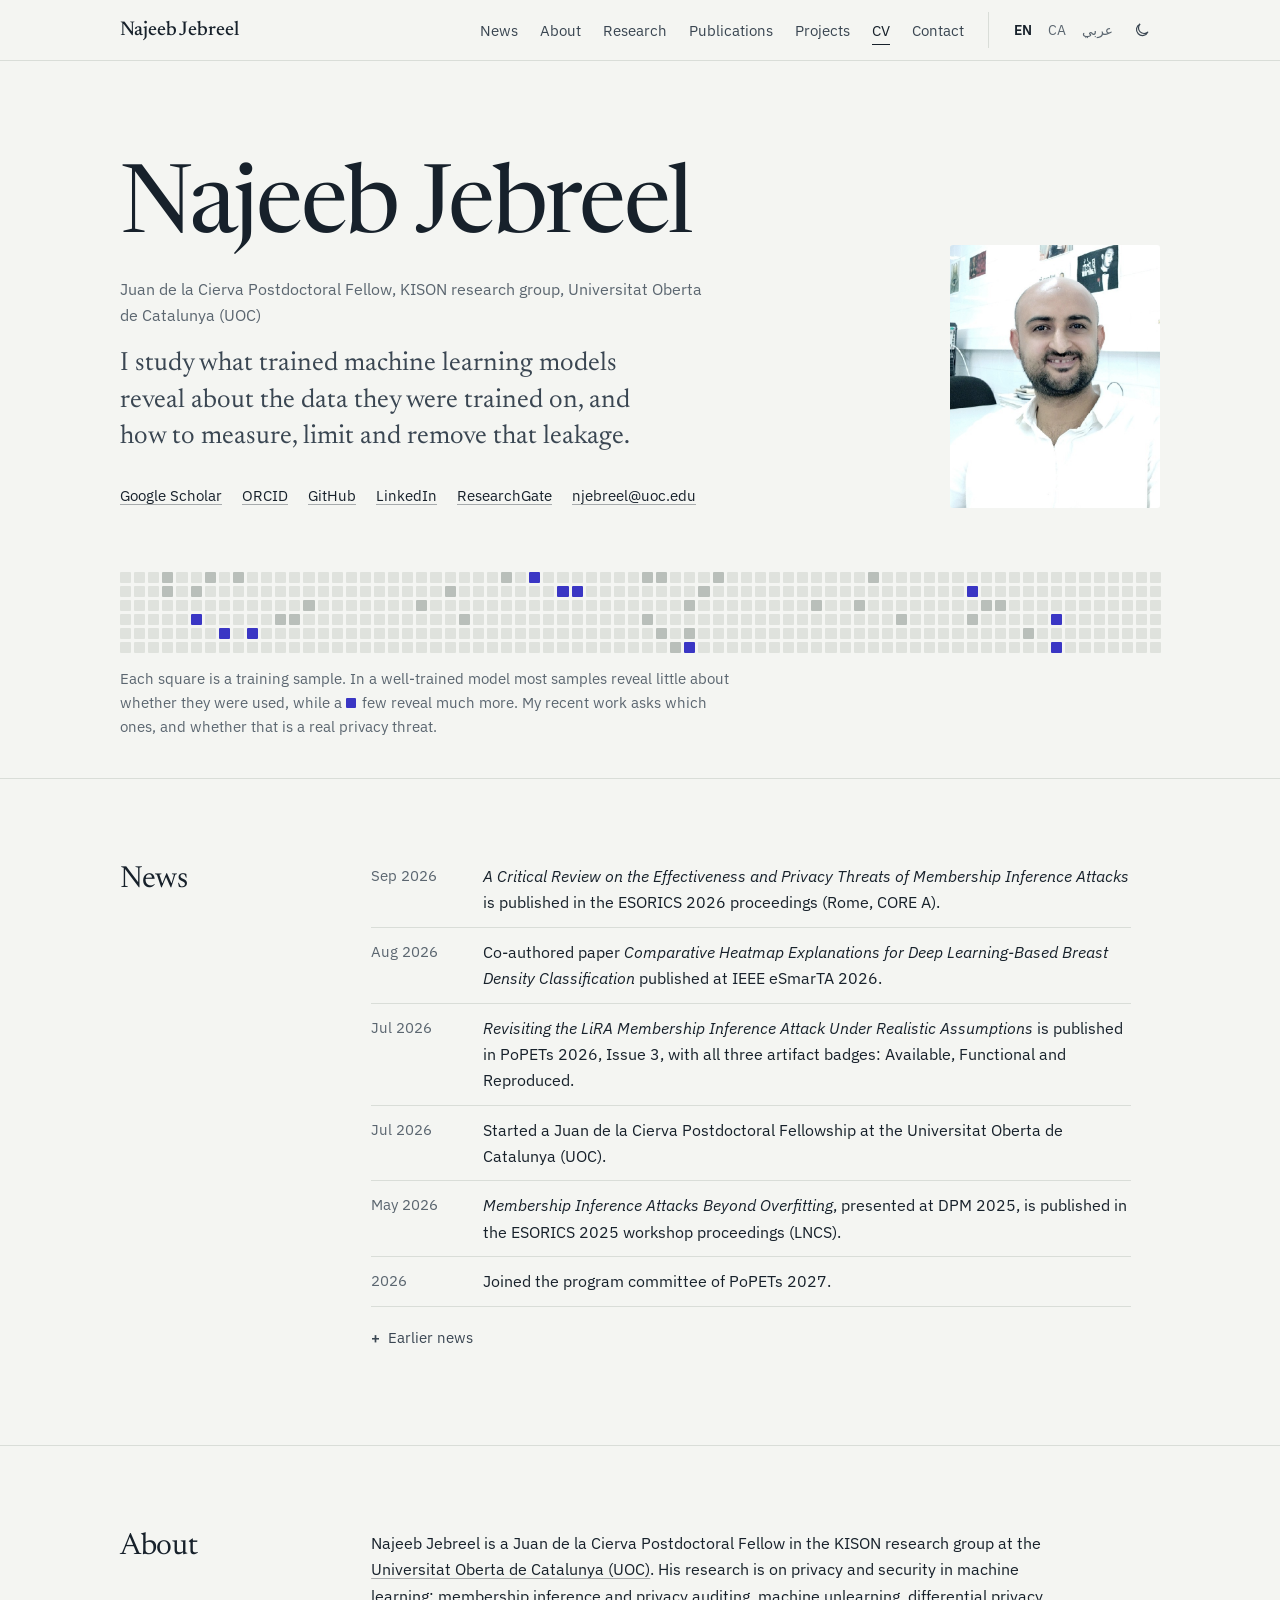
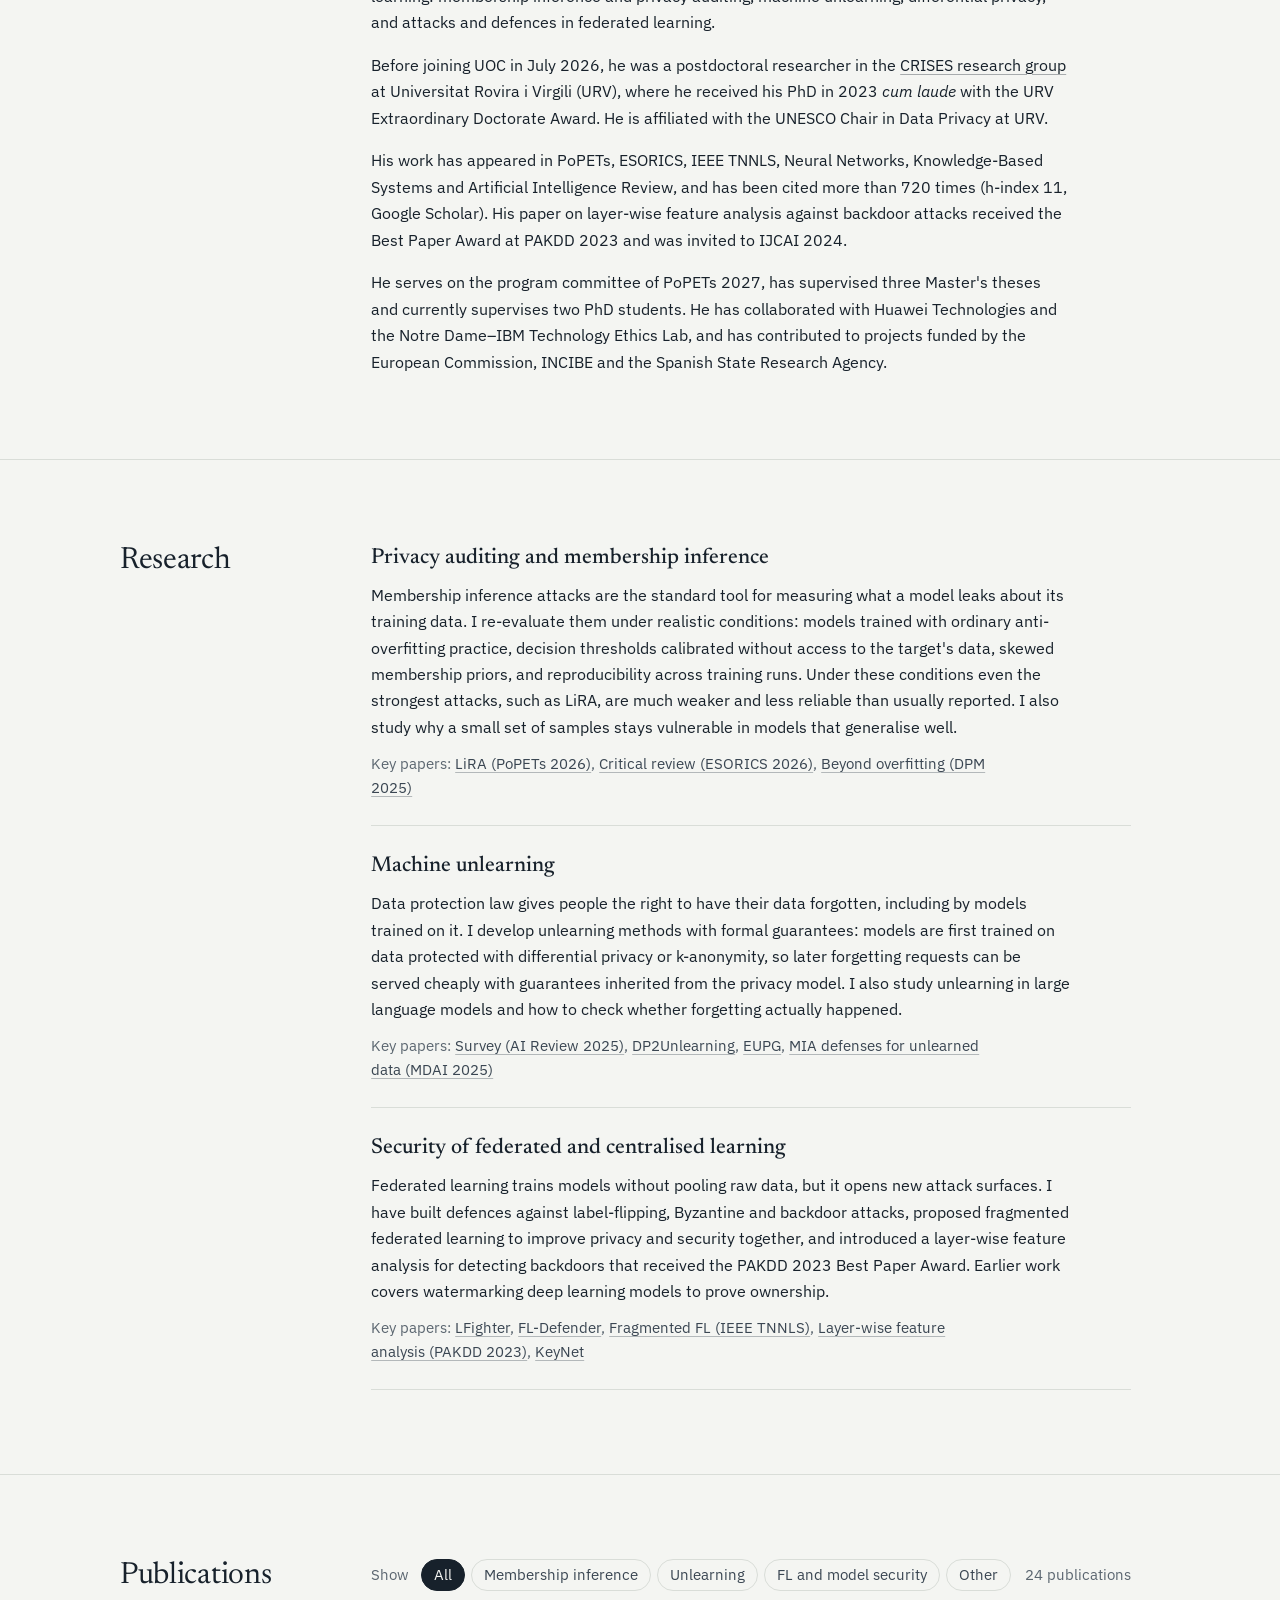
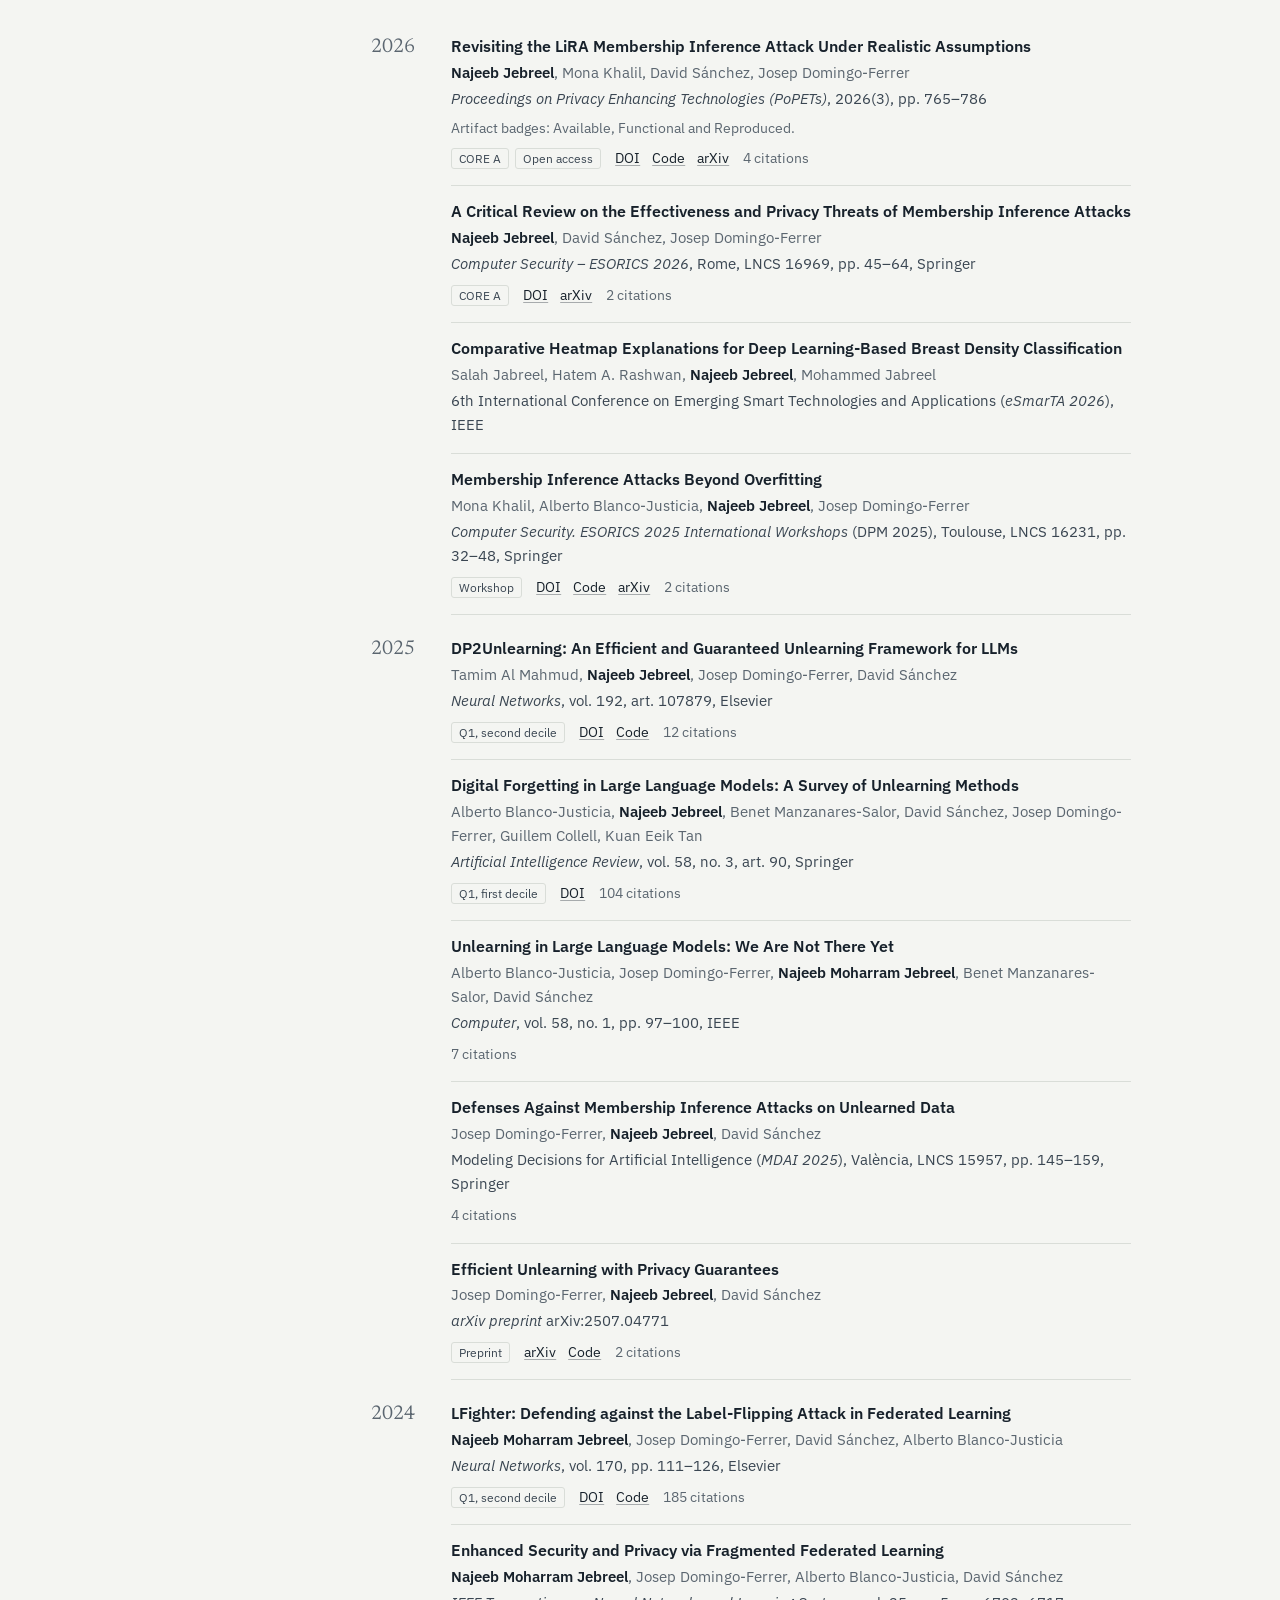
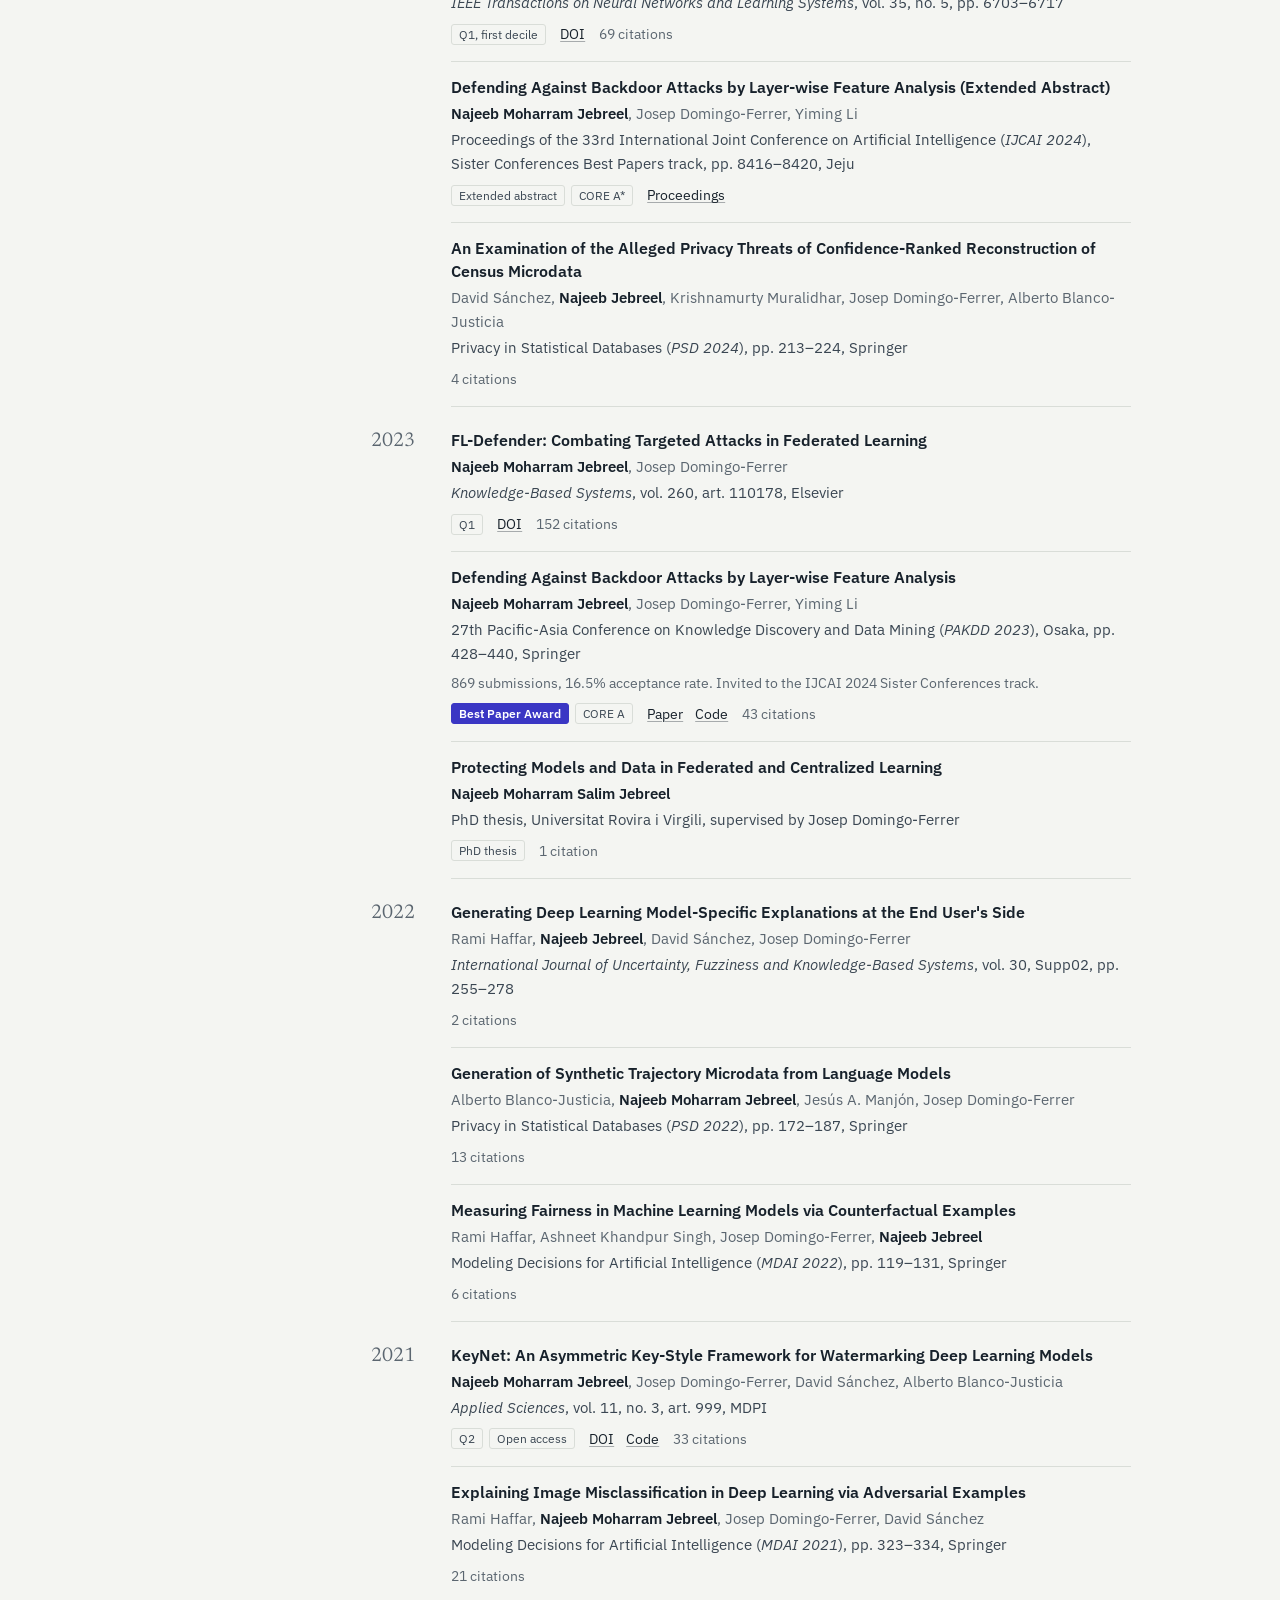
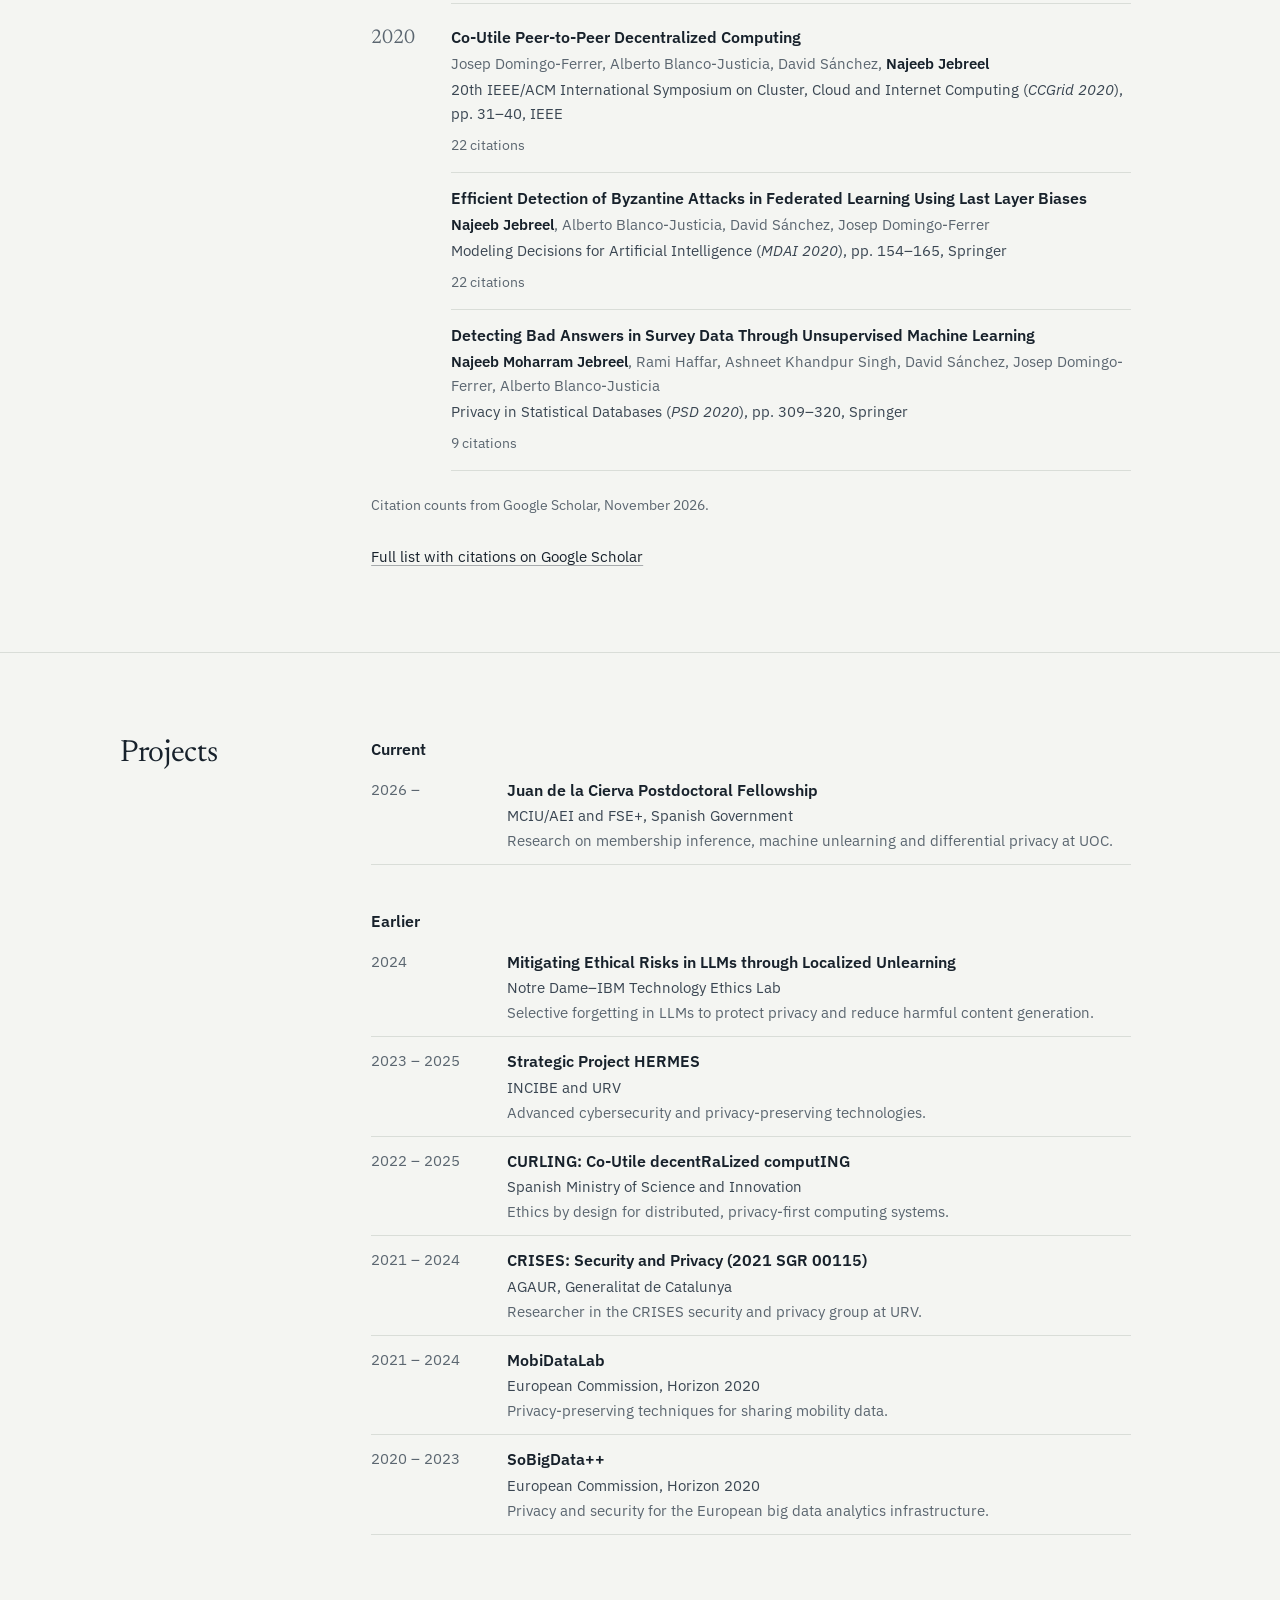
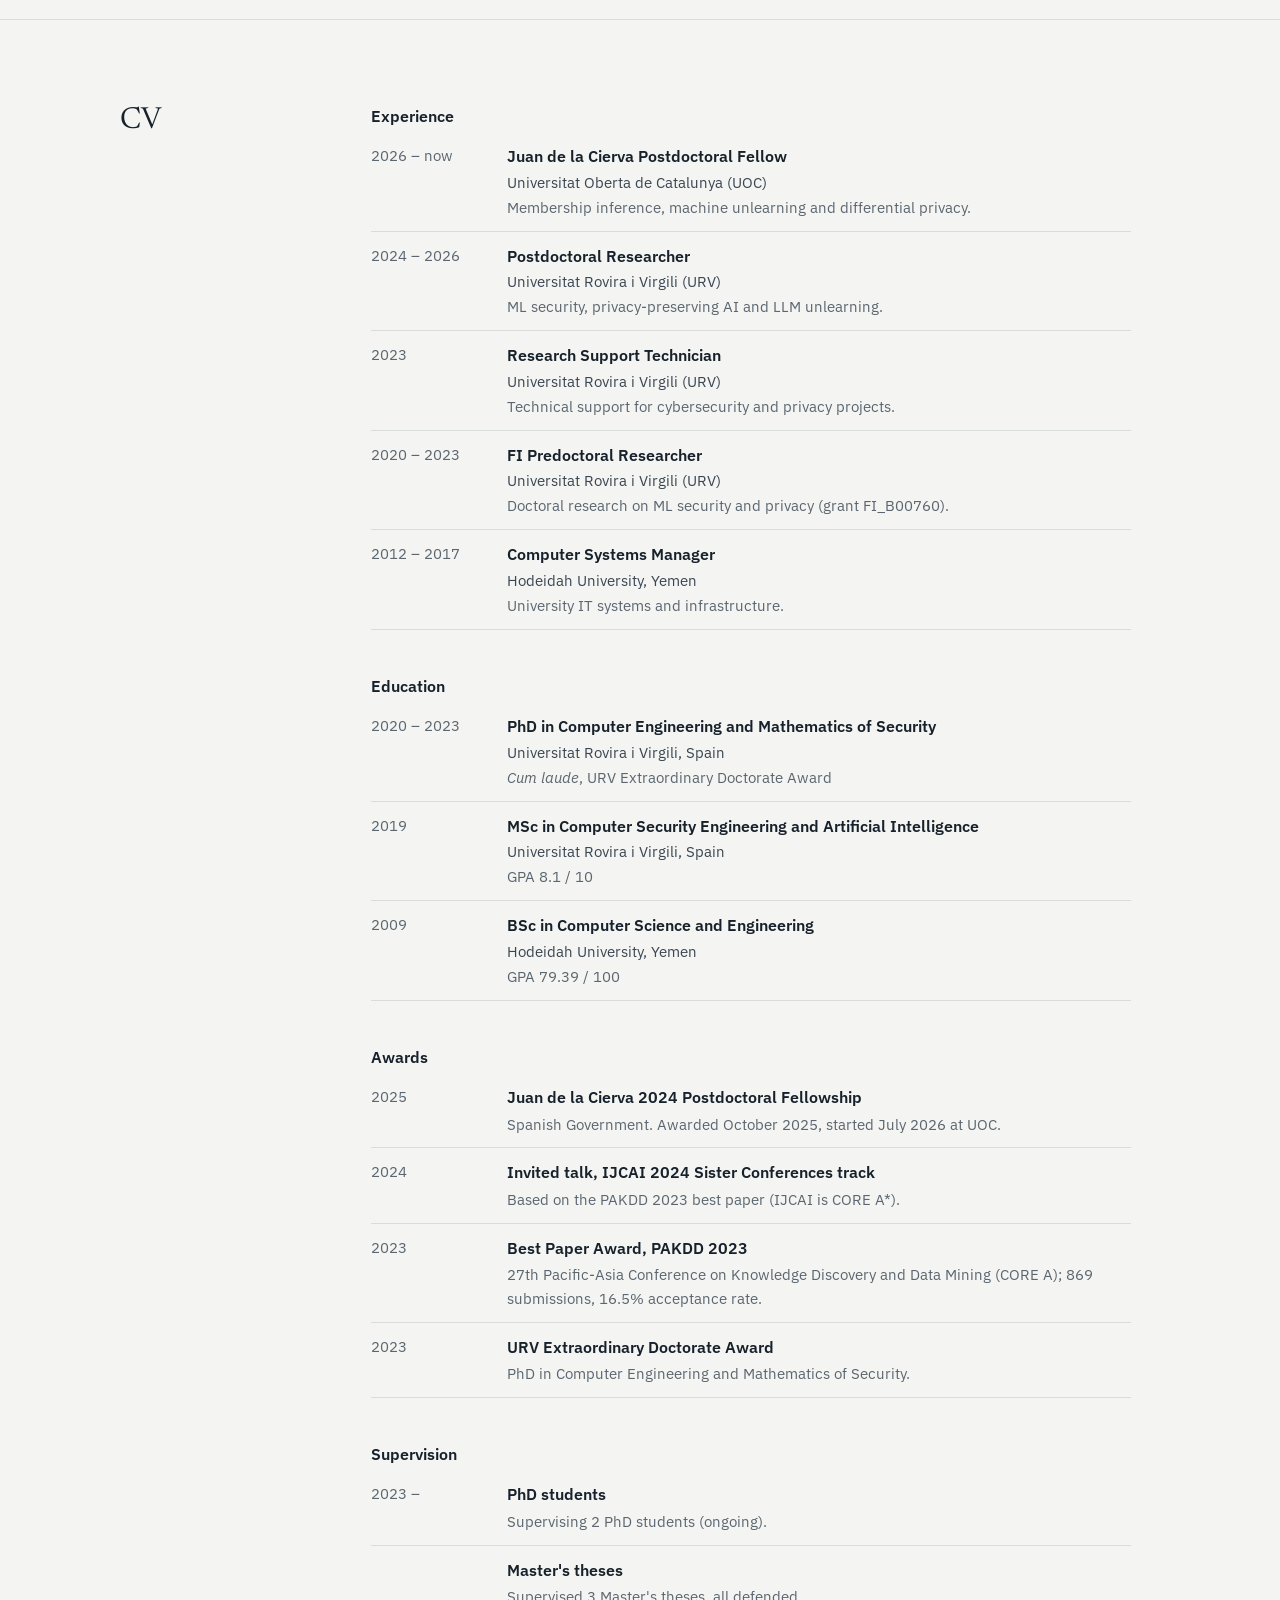
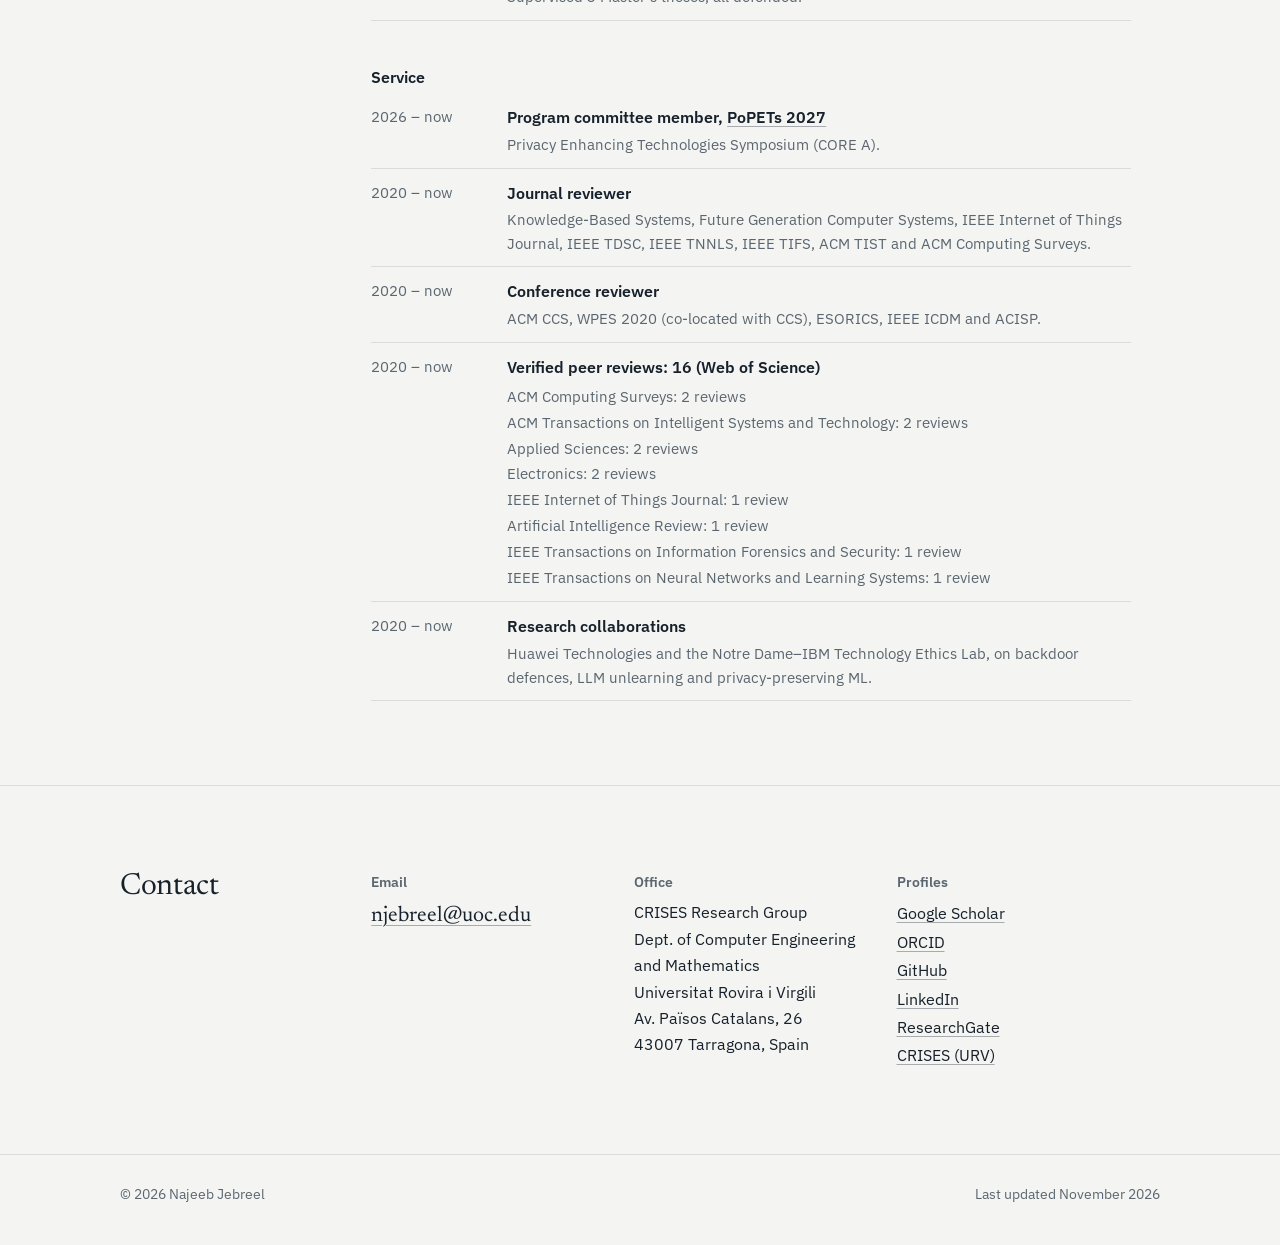
==== commit 306347ec: "Remove fellowship grant number from Projects Co-Authored-By: Claude Opus 5.5 <noreply@anthropic.com>" ====
--- a/index.html
+++ b/index.html
@@ -345,7 +345,7 @@
       <div class="sec-body">
         <h3 class="sub">Current</h3>
         <ul class="rows">
-          <li><span class="when">2026 –</span><div><p class="what">Juan de la Cierva Postdoctoral Fellowship (JDC2024-055591-I)</p><p class="where">MCIU/AEI and FSE+, Spanish Government</p><div class="detail">Research on membership inference, machine unlearning and differential privacy at UOC.</div></div></li>
+          <li><span class="when">2026 –</span><div><p class="what">Juan de la Cierva Postdoctoral Fellowship</p><p class="where">MCIU/AEI and FSE+, Spanish Government</p><div class="detail">Research on membership inference, machine unlearning and differential privacy at UOC.</div></div></li>
         </ul>
         <h3 class="sub">Earlier</h3>
         <ul class="rows">
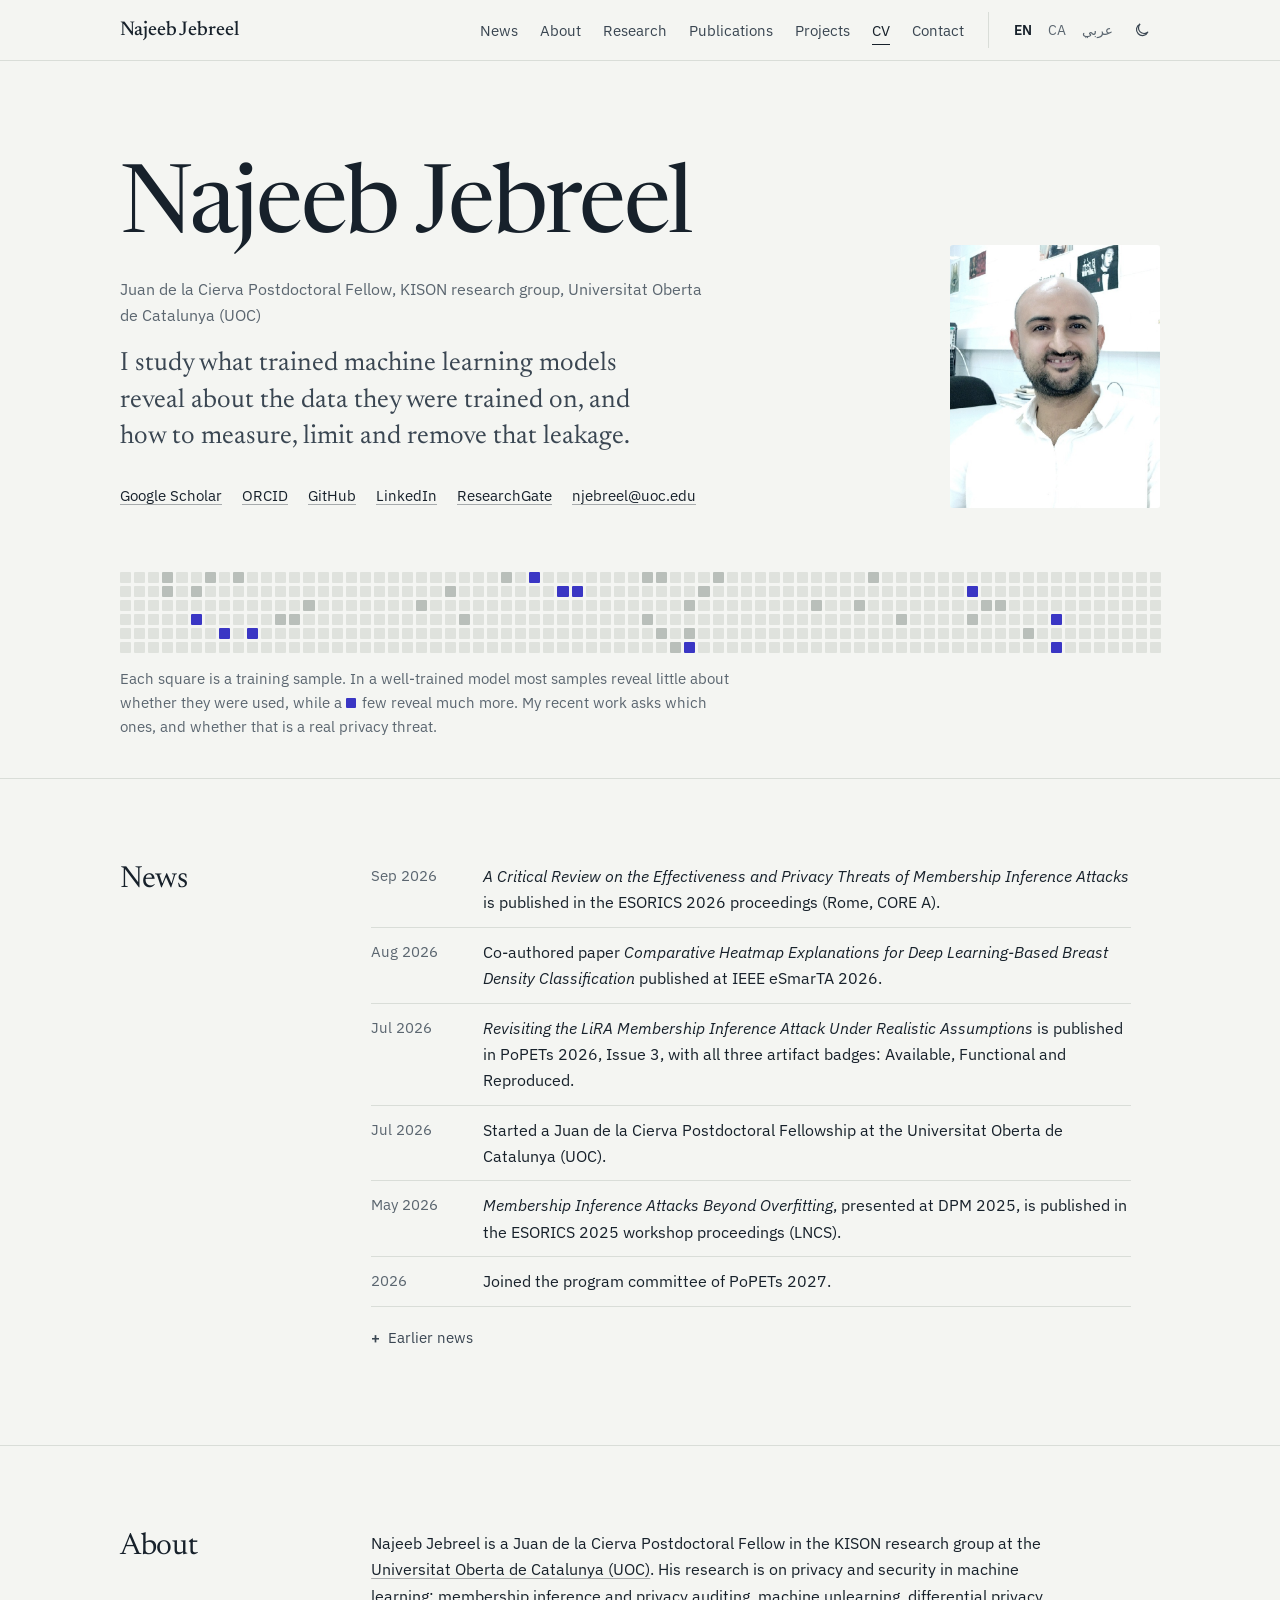
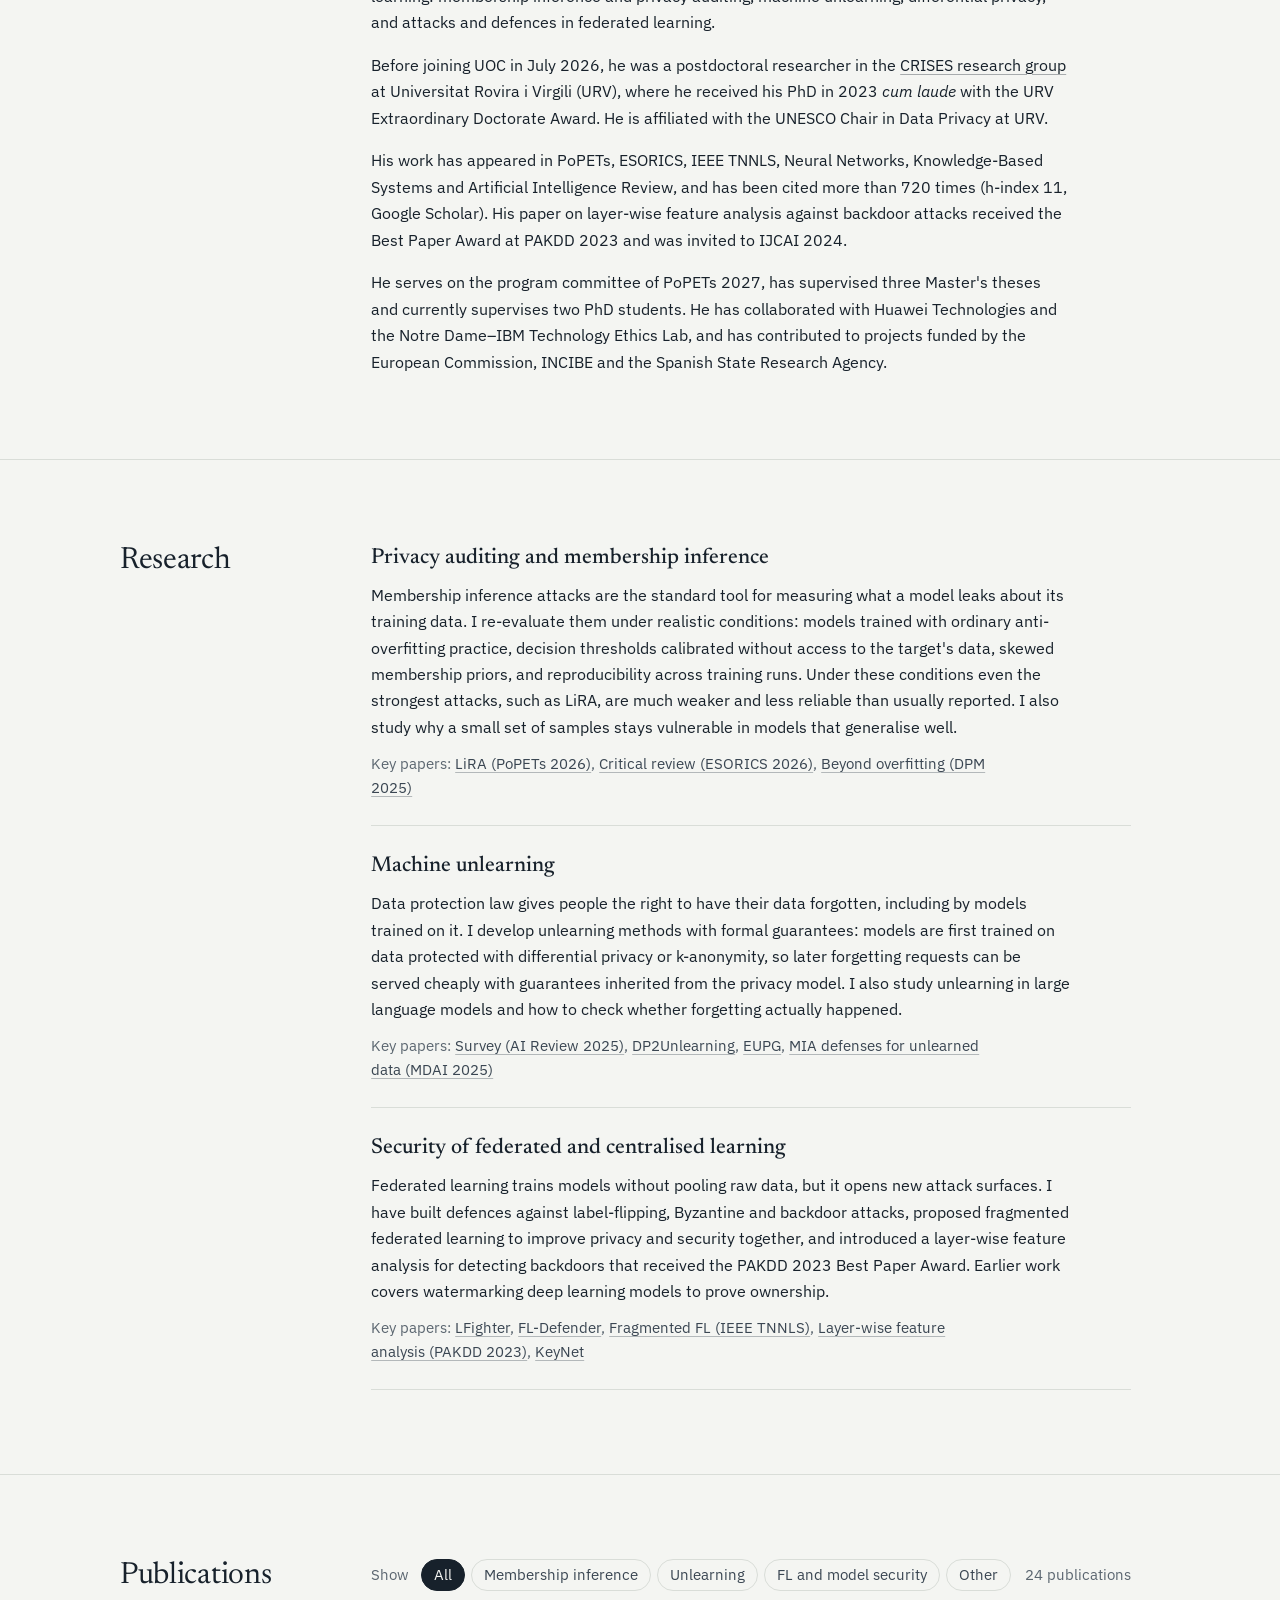
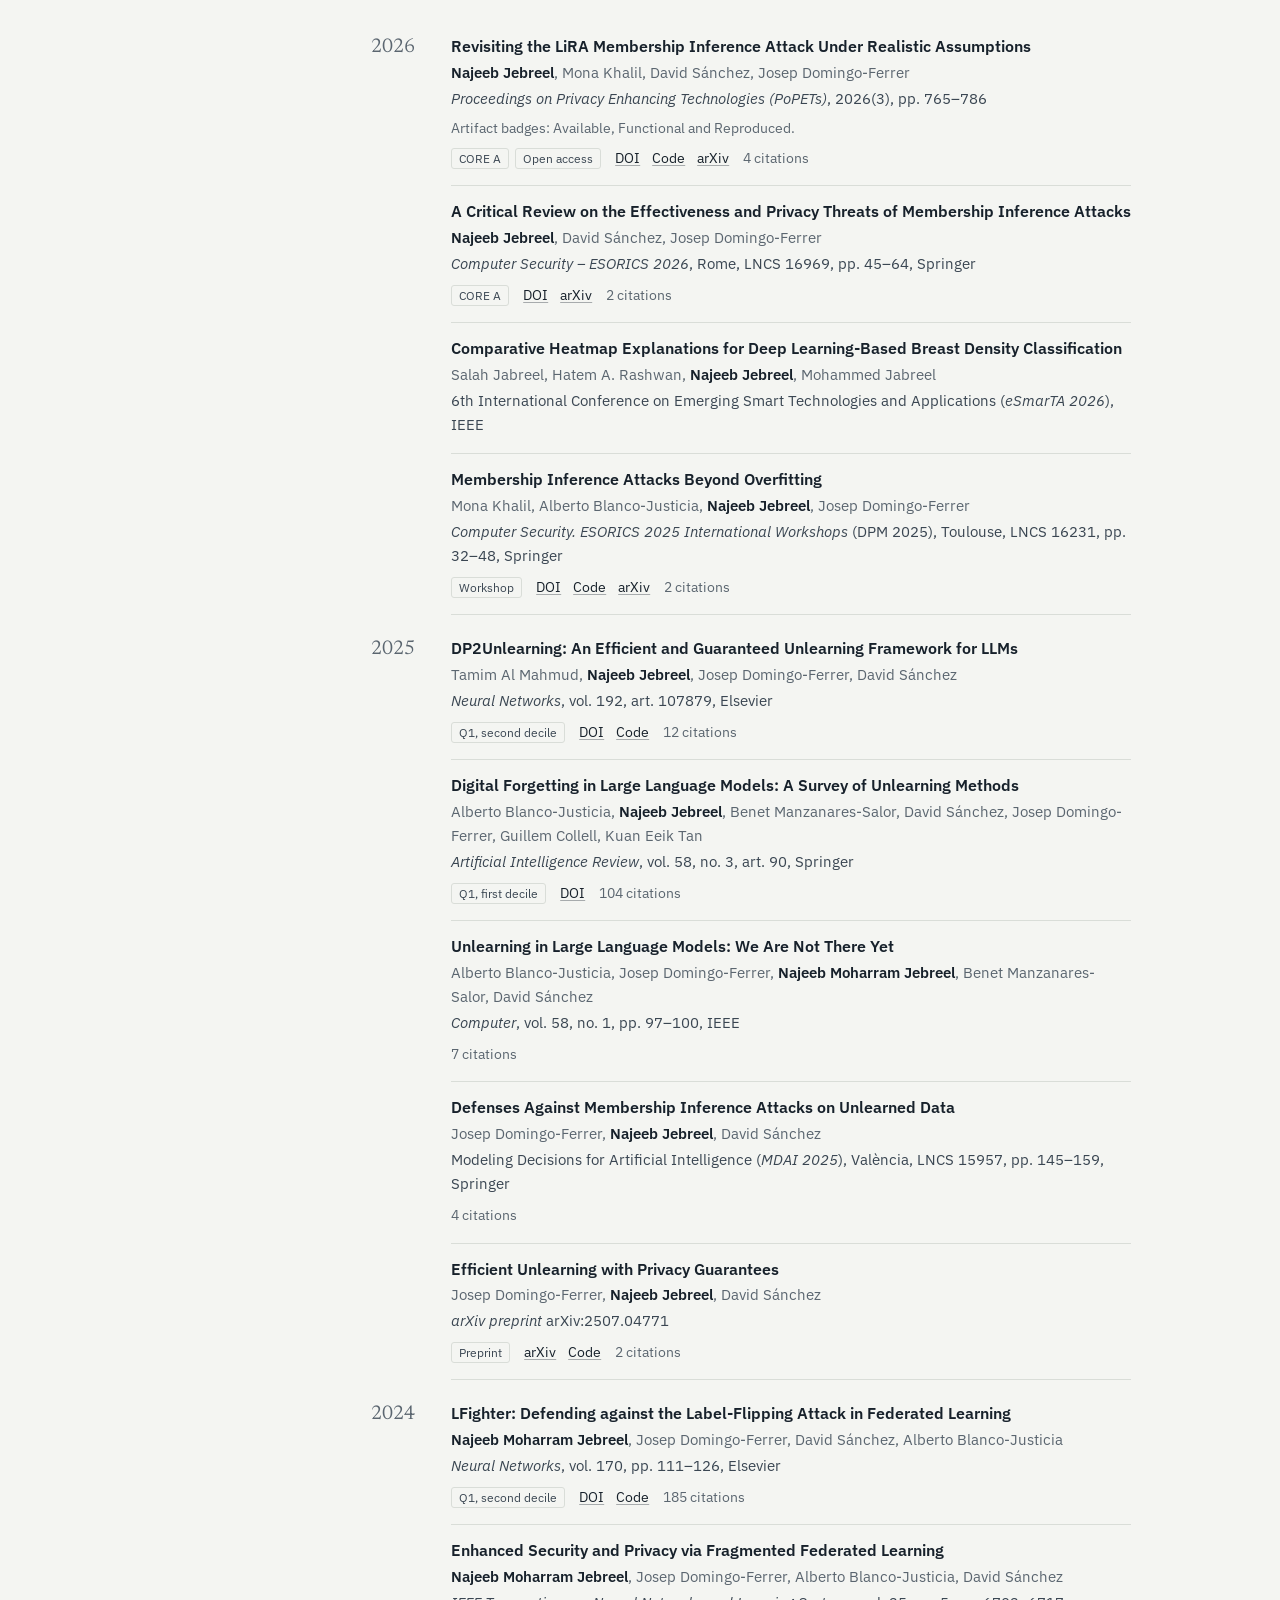
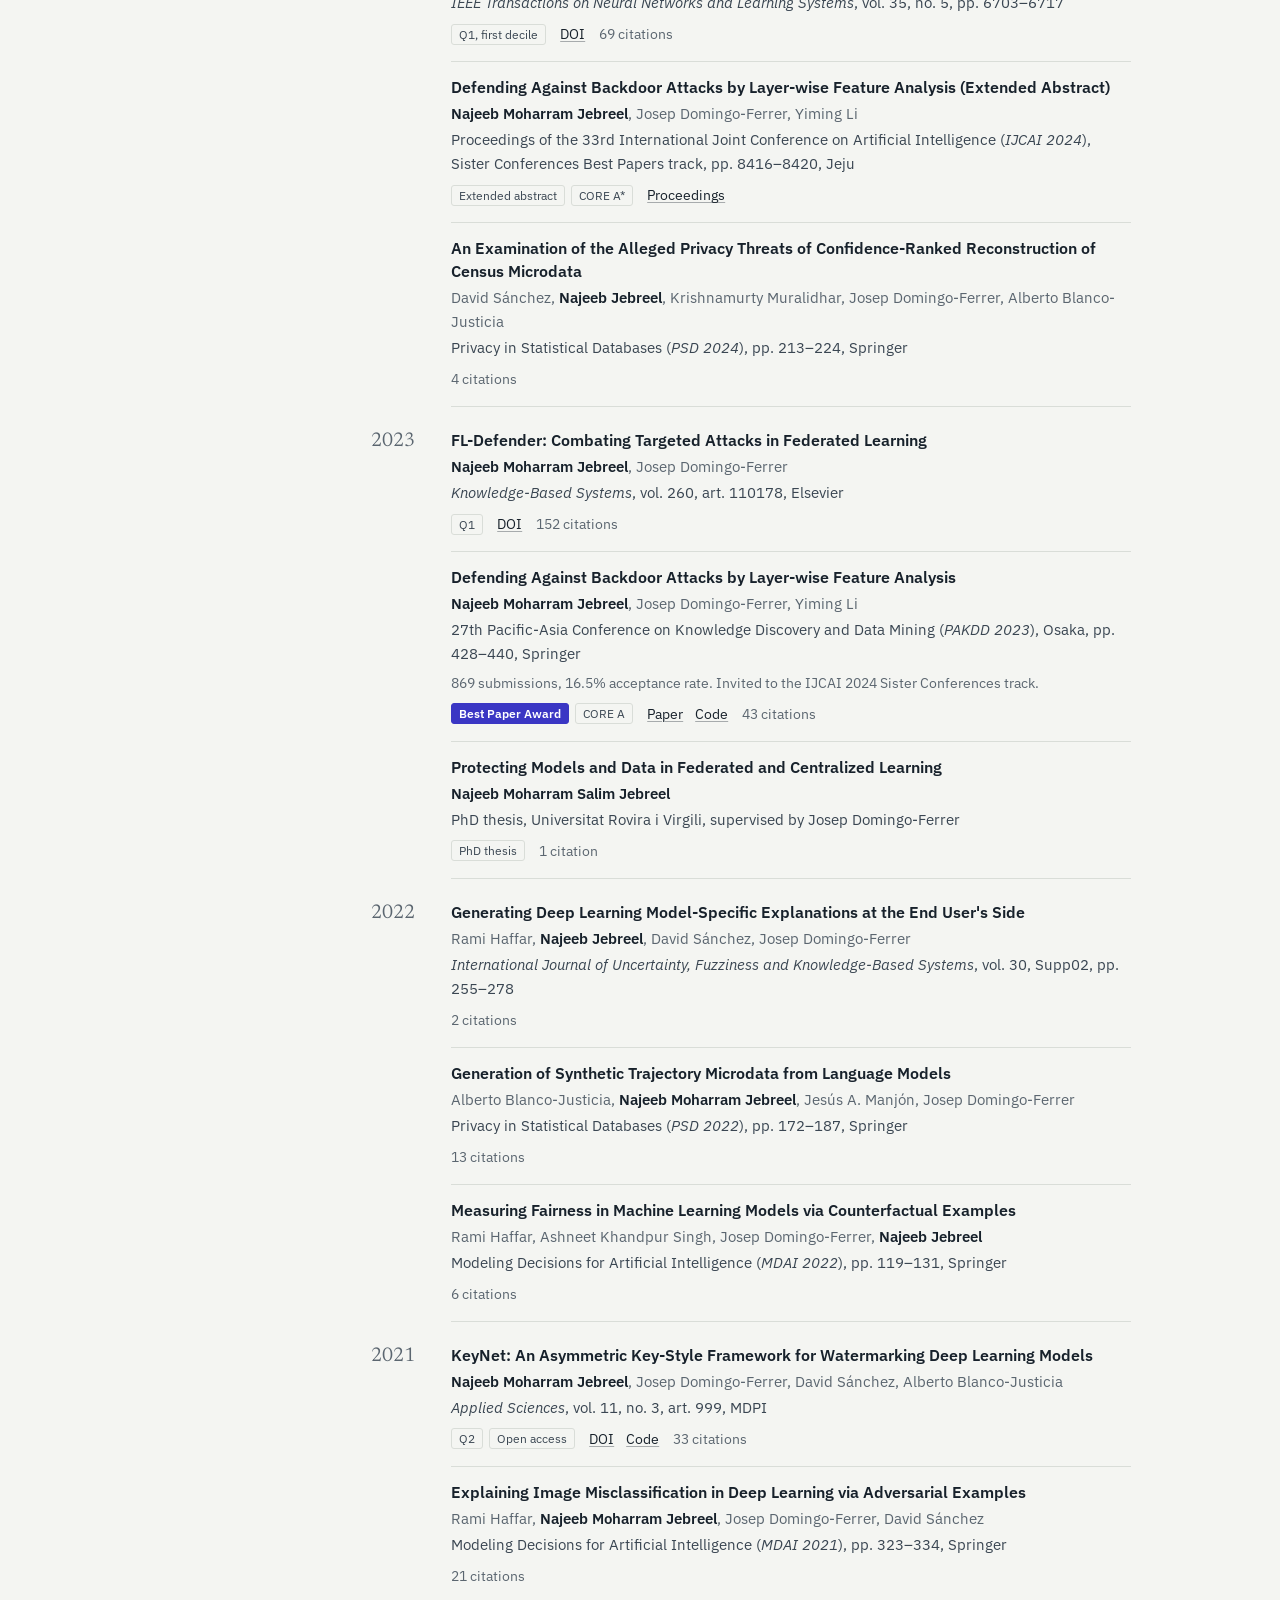
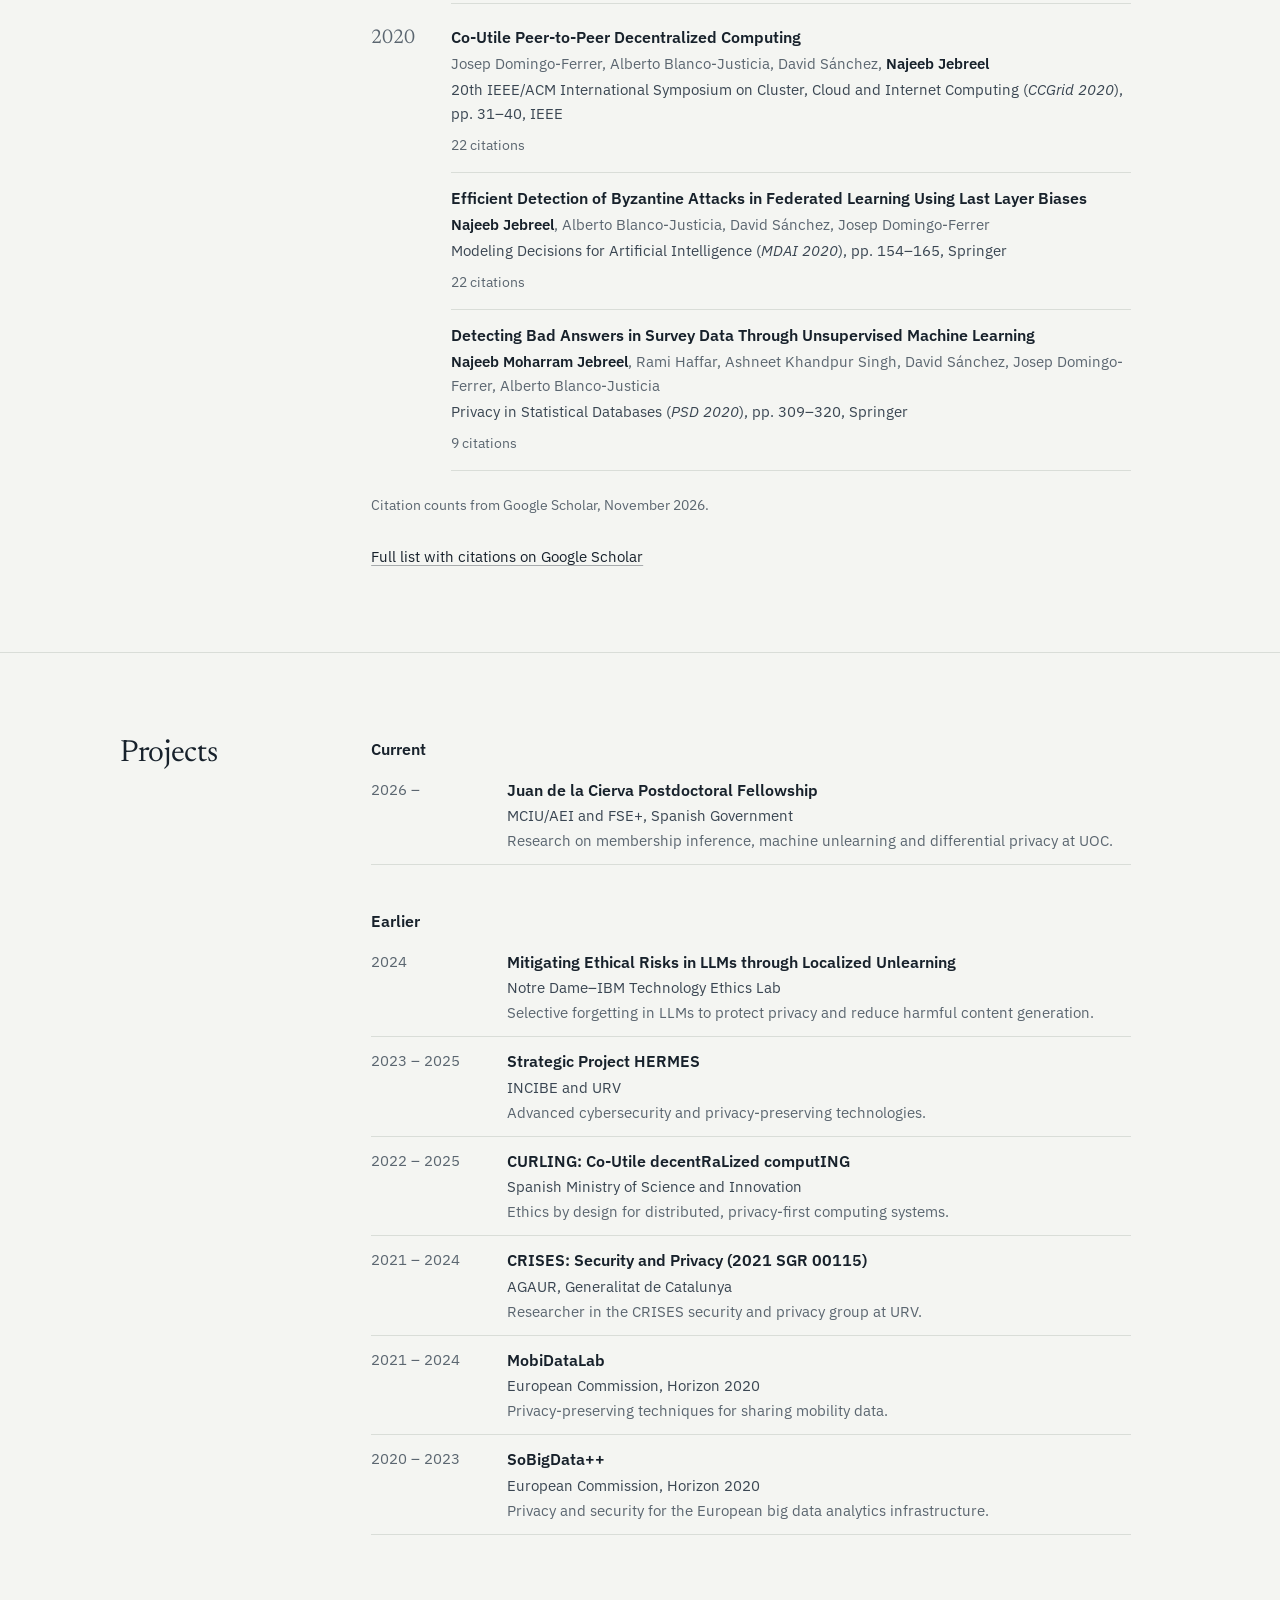
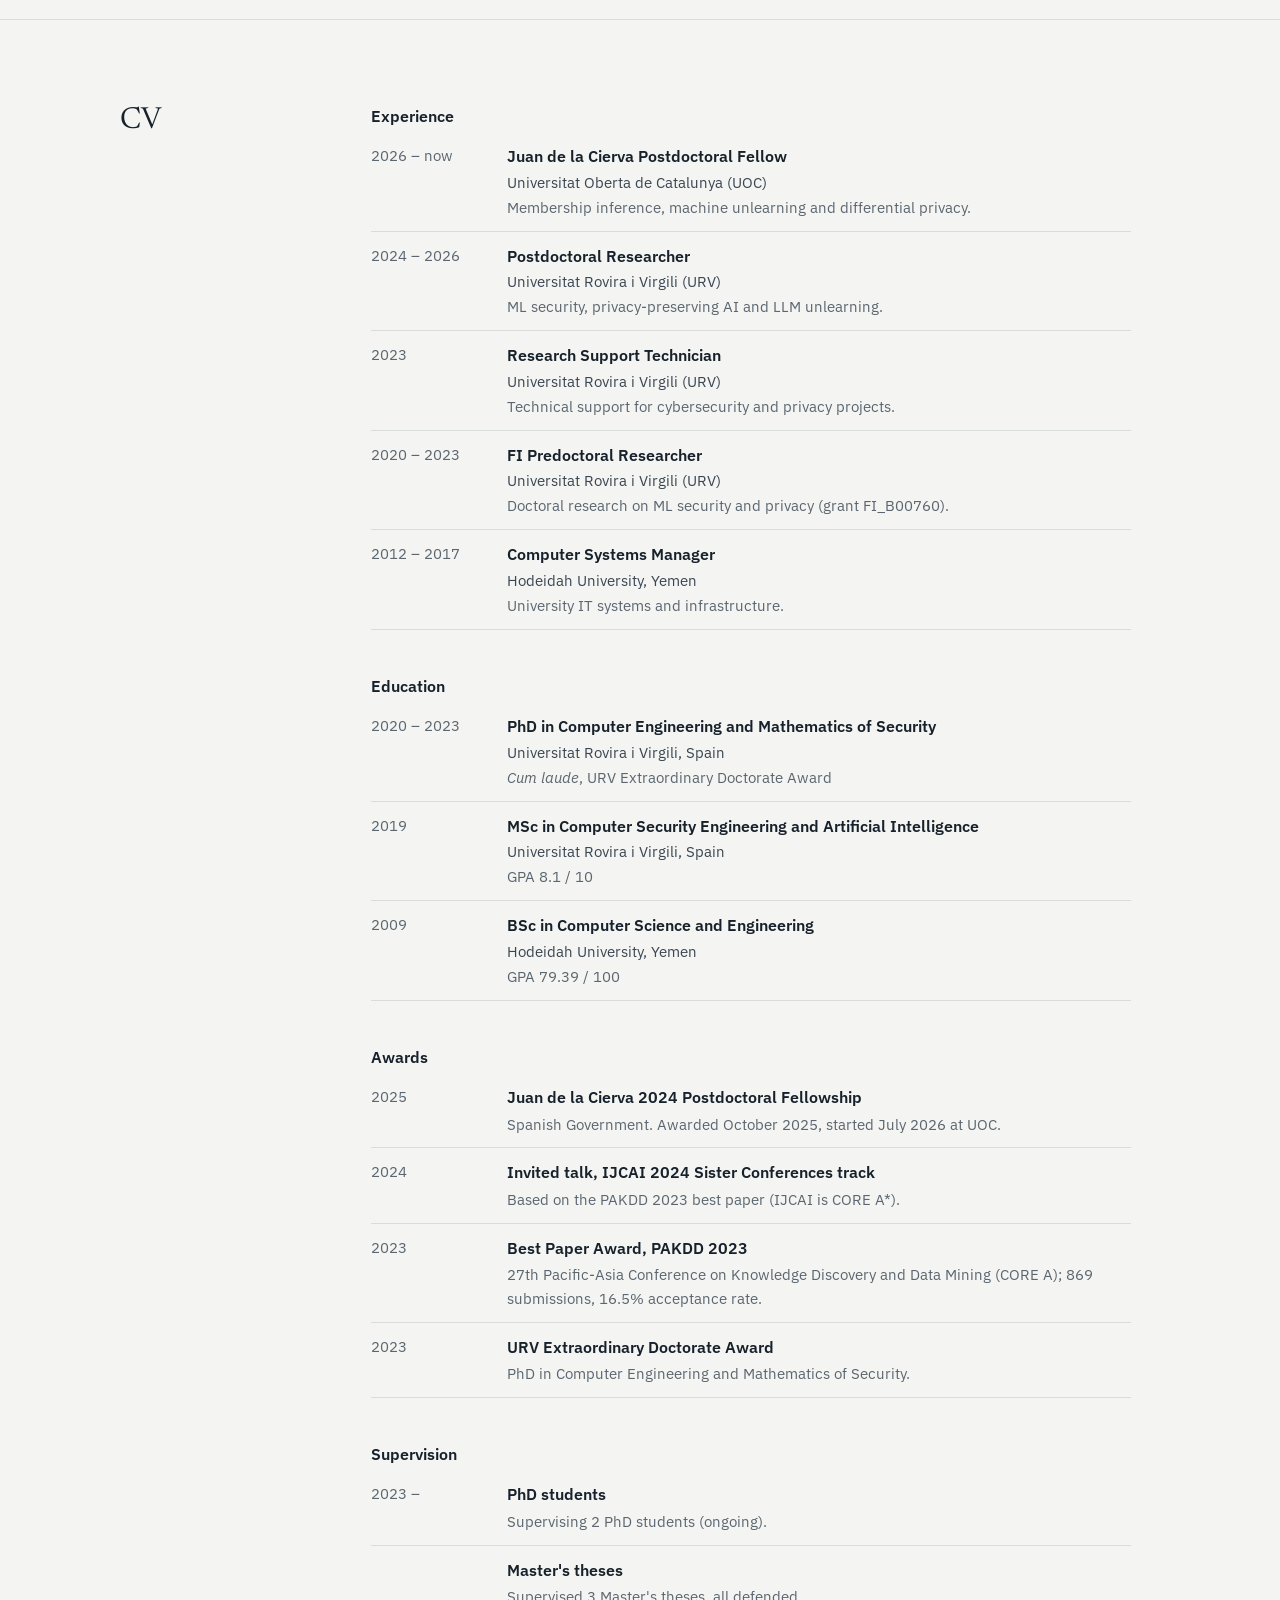
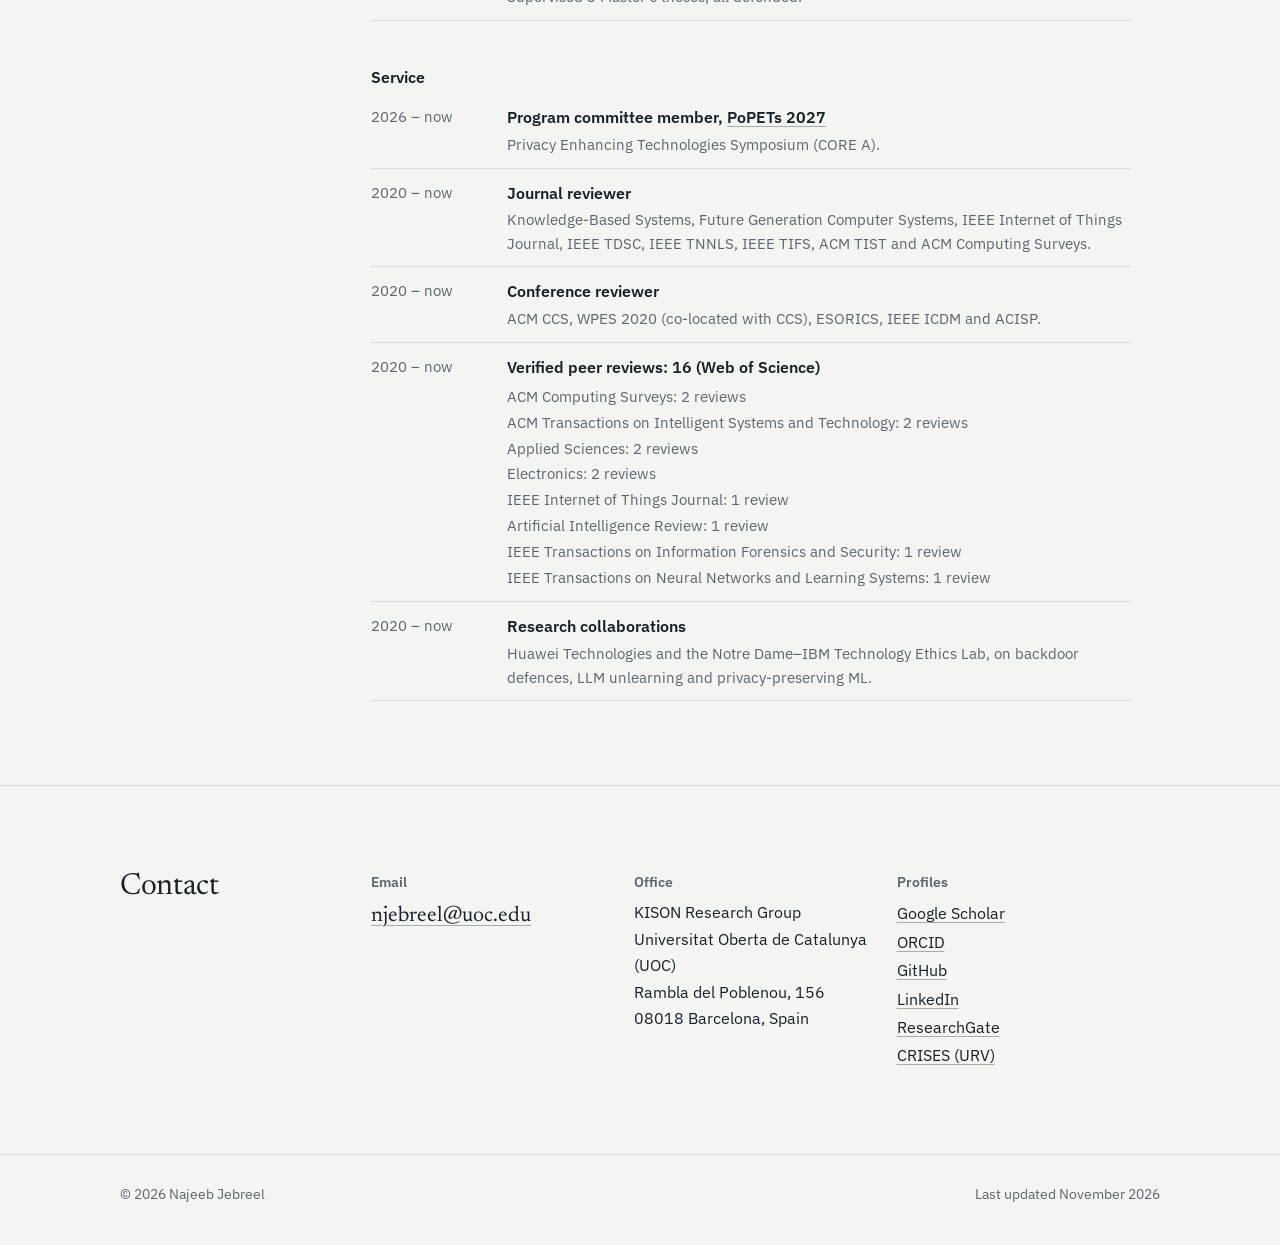
==== commit abca3622: "Update office address to KISON group at UOC Co-Authored-By: Claude Opus 5.5 <noreply@anthropic.com> " ====
--- a/index.html
+++ b/index.html
@@ -31,7 +31,7 @@
   <link rel="preconnect" href="https://fonts.googleapis.com">
   <link rel="preconnect" href="https://fonts.gstatic.com" crossorigin>
   <link rel="stylesheet" href="https://fonts.googleapis.com/css2?family=IBM+Plex+Sans:ital,wght@0,400;0,500;0,600;1,400&amp;family=Newsreader:ital,opsz,wght@0,6..72,400;0,6..72,500;1,6..72,400&amp;display=swap">
-  <link rel="stylesheet" href="styles.css">
+  <link rel="stylesheet" href="styles.css?v=2">
 </head>
 <body>
 <a class="skip-link" href="#main">Skip to content</a>
@@ -412,7 +412,7 @@
         </div>
         <div>
           <h3>Office</h3>
-          <address>CRISES Research Group<br>Dept. of Computer Engineering and Mathematics<br>Universitat Rovira i Virgili<br>Av. Països Catalans, 26<br>43007 Tarragona, Spain</address>
+          <address>KISON Research Group<br>Universitat Oberta de Catalunya (UOC)<br>Rambla del Poblenou, 156<br>08018 Barcelona, Spain</address>
         </div>
         <div>
           <h3>Profiles</h3>
@@ -437,6 +437,6 @@
   </div>
 </footer>
 
-<script src="scripts.js"></script>
+<script src="scripts.js?v=2"></script>
 </body>
 </html>
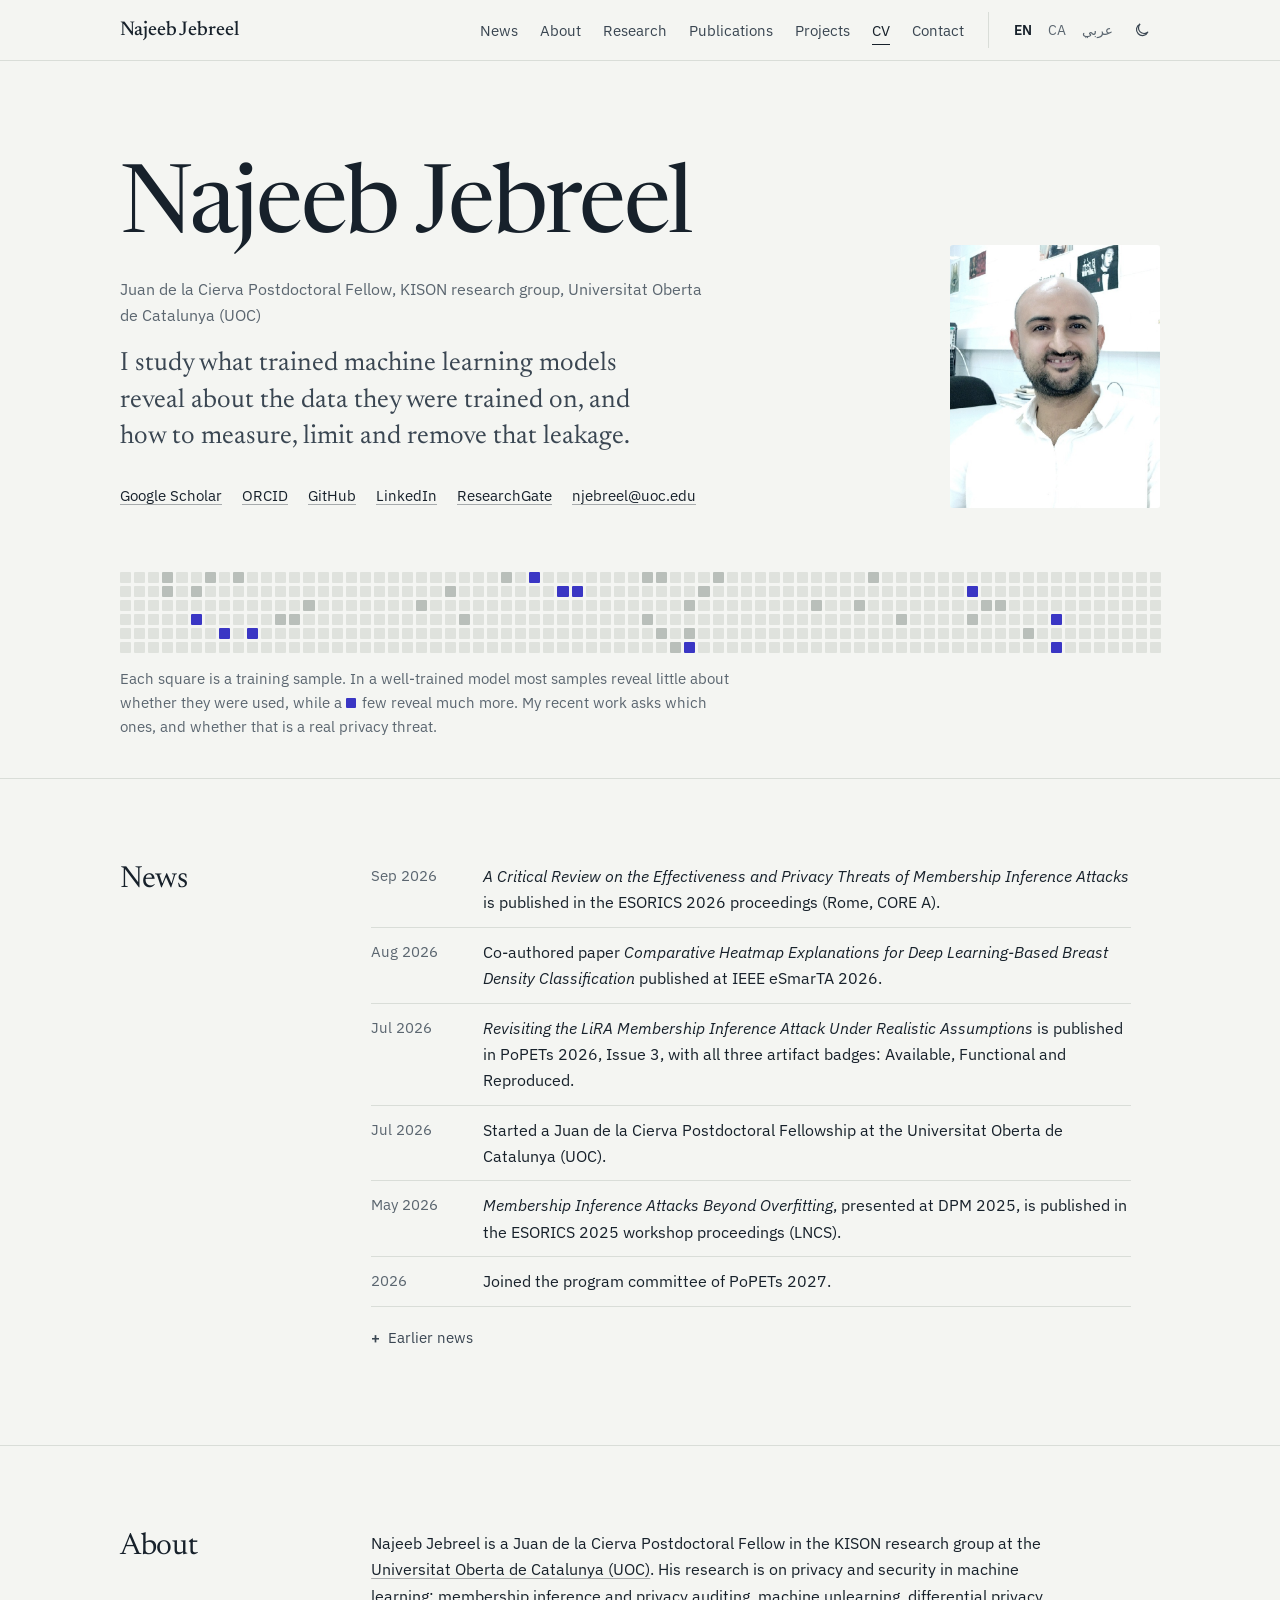
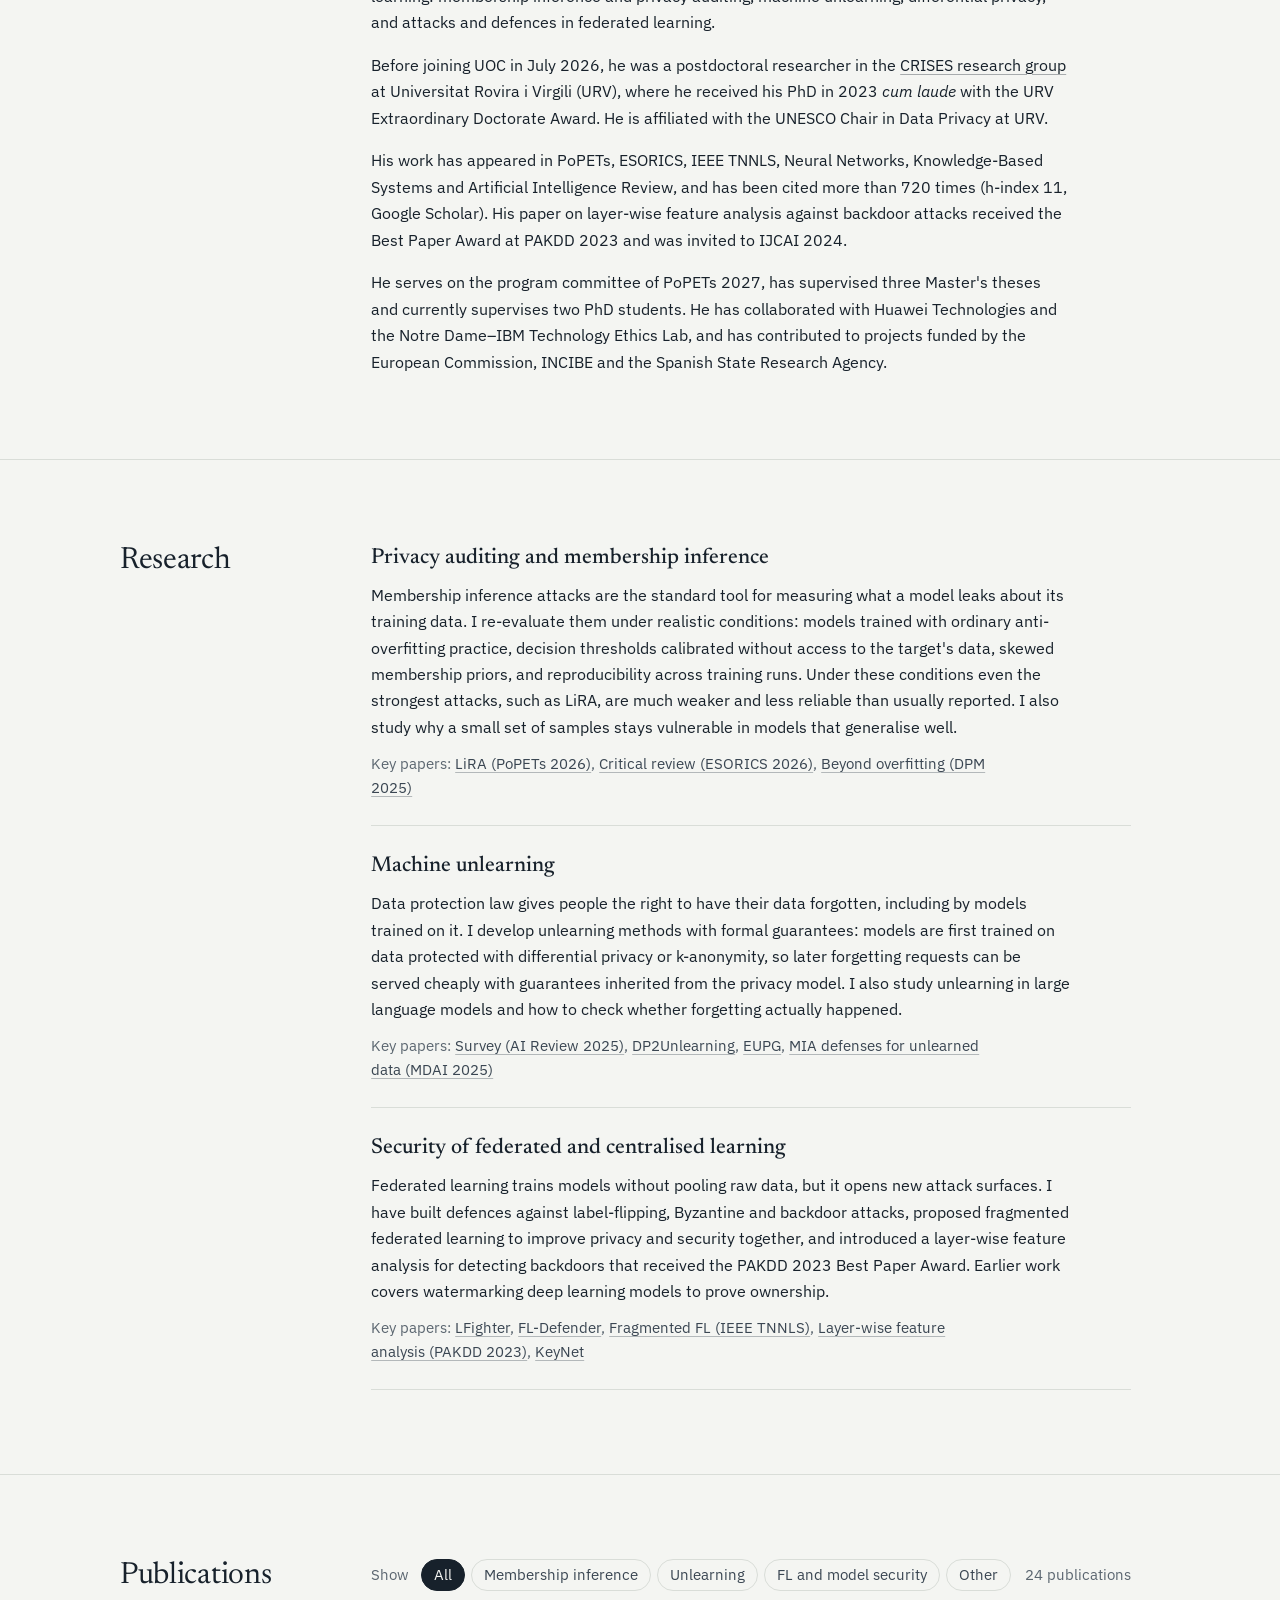
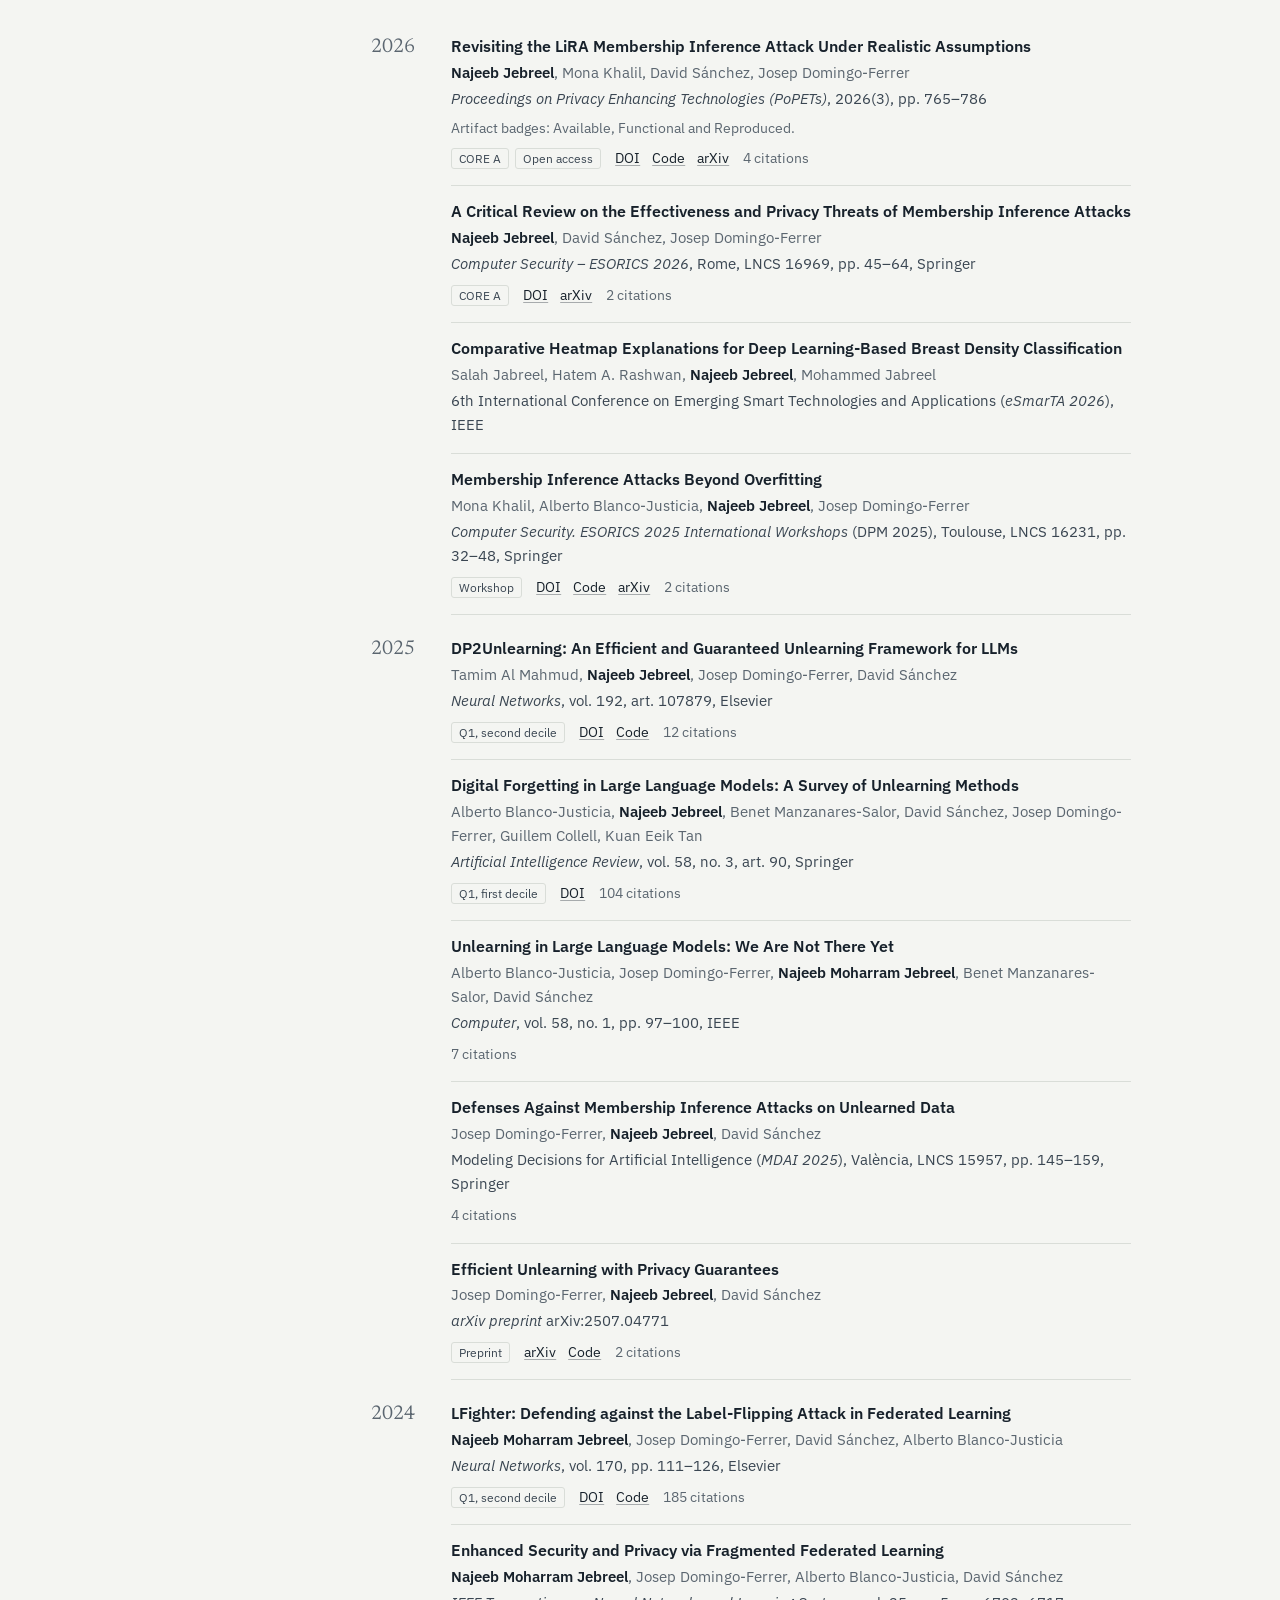
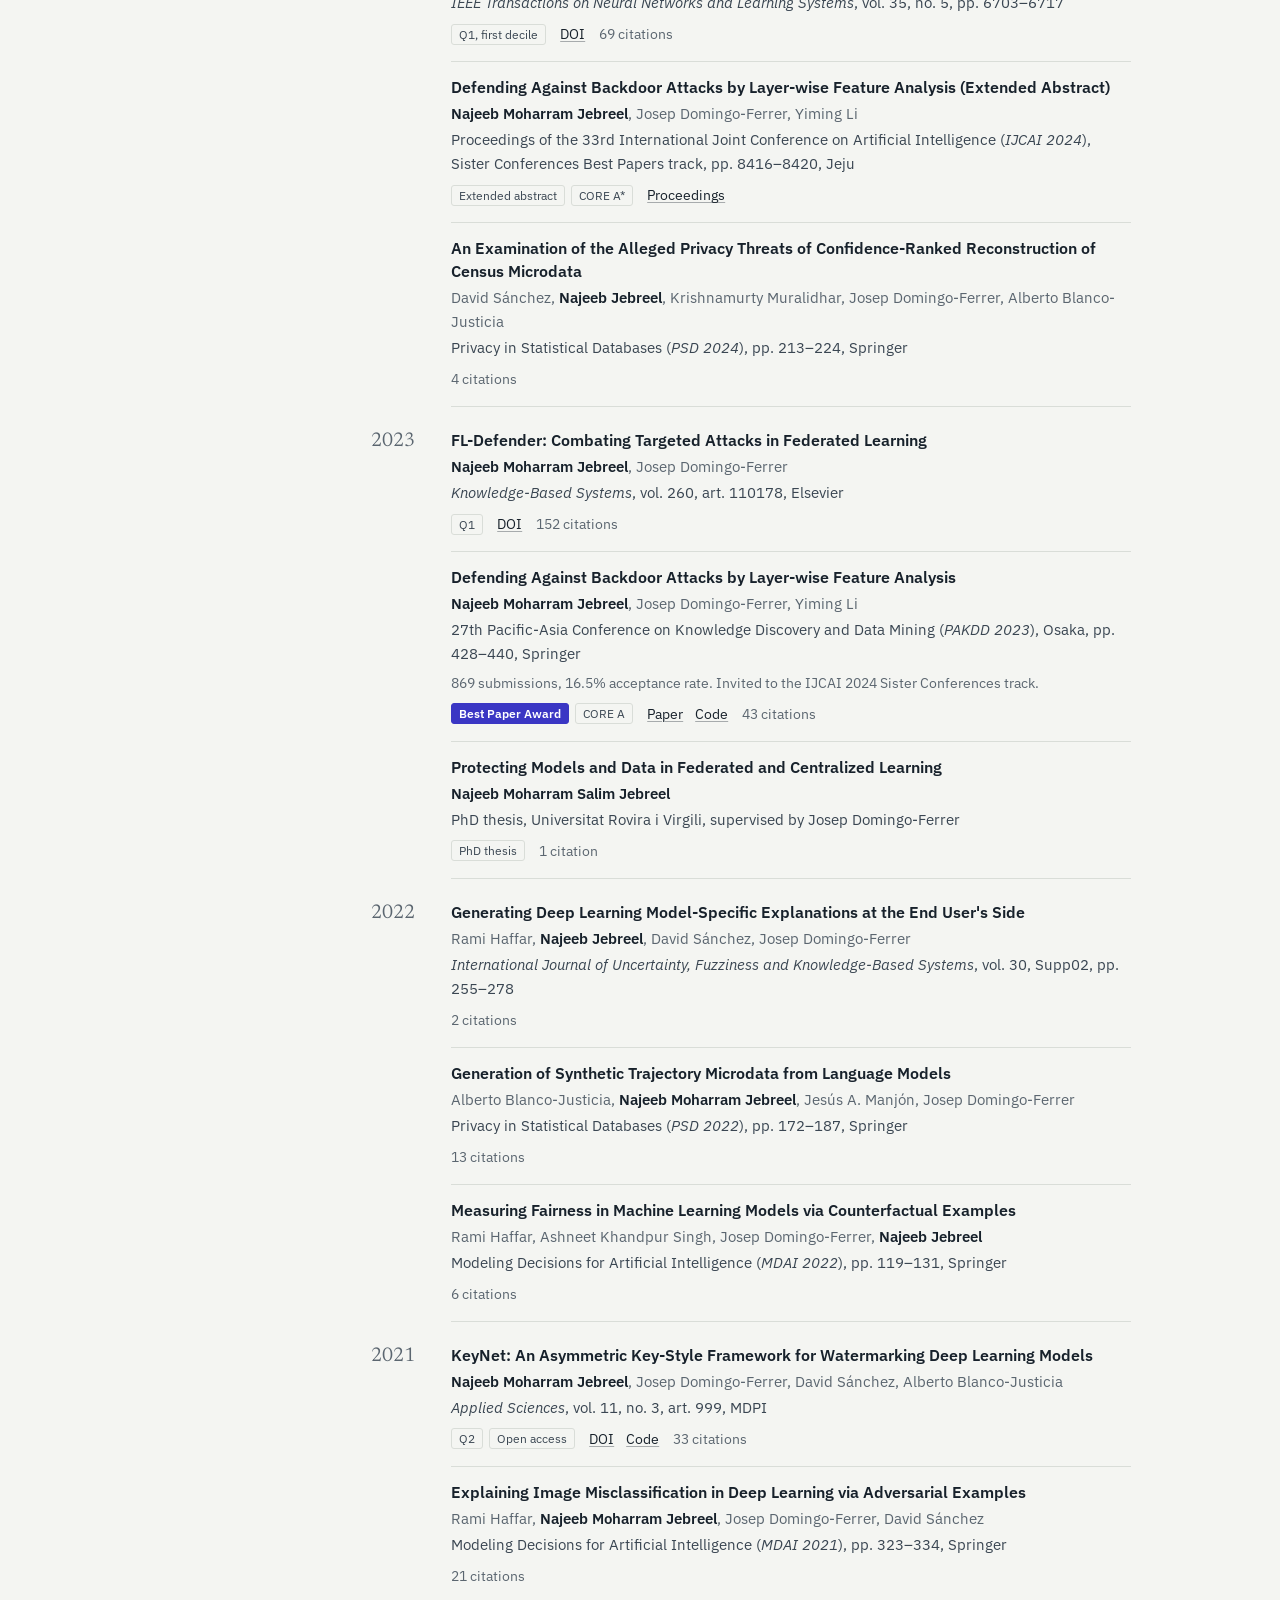
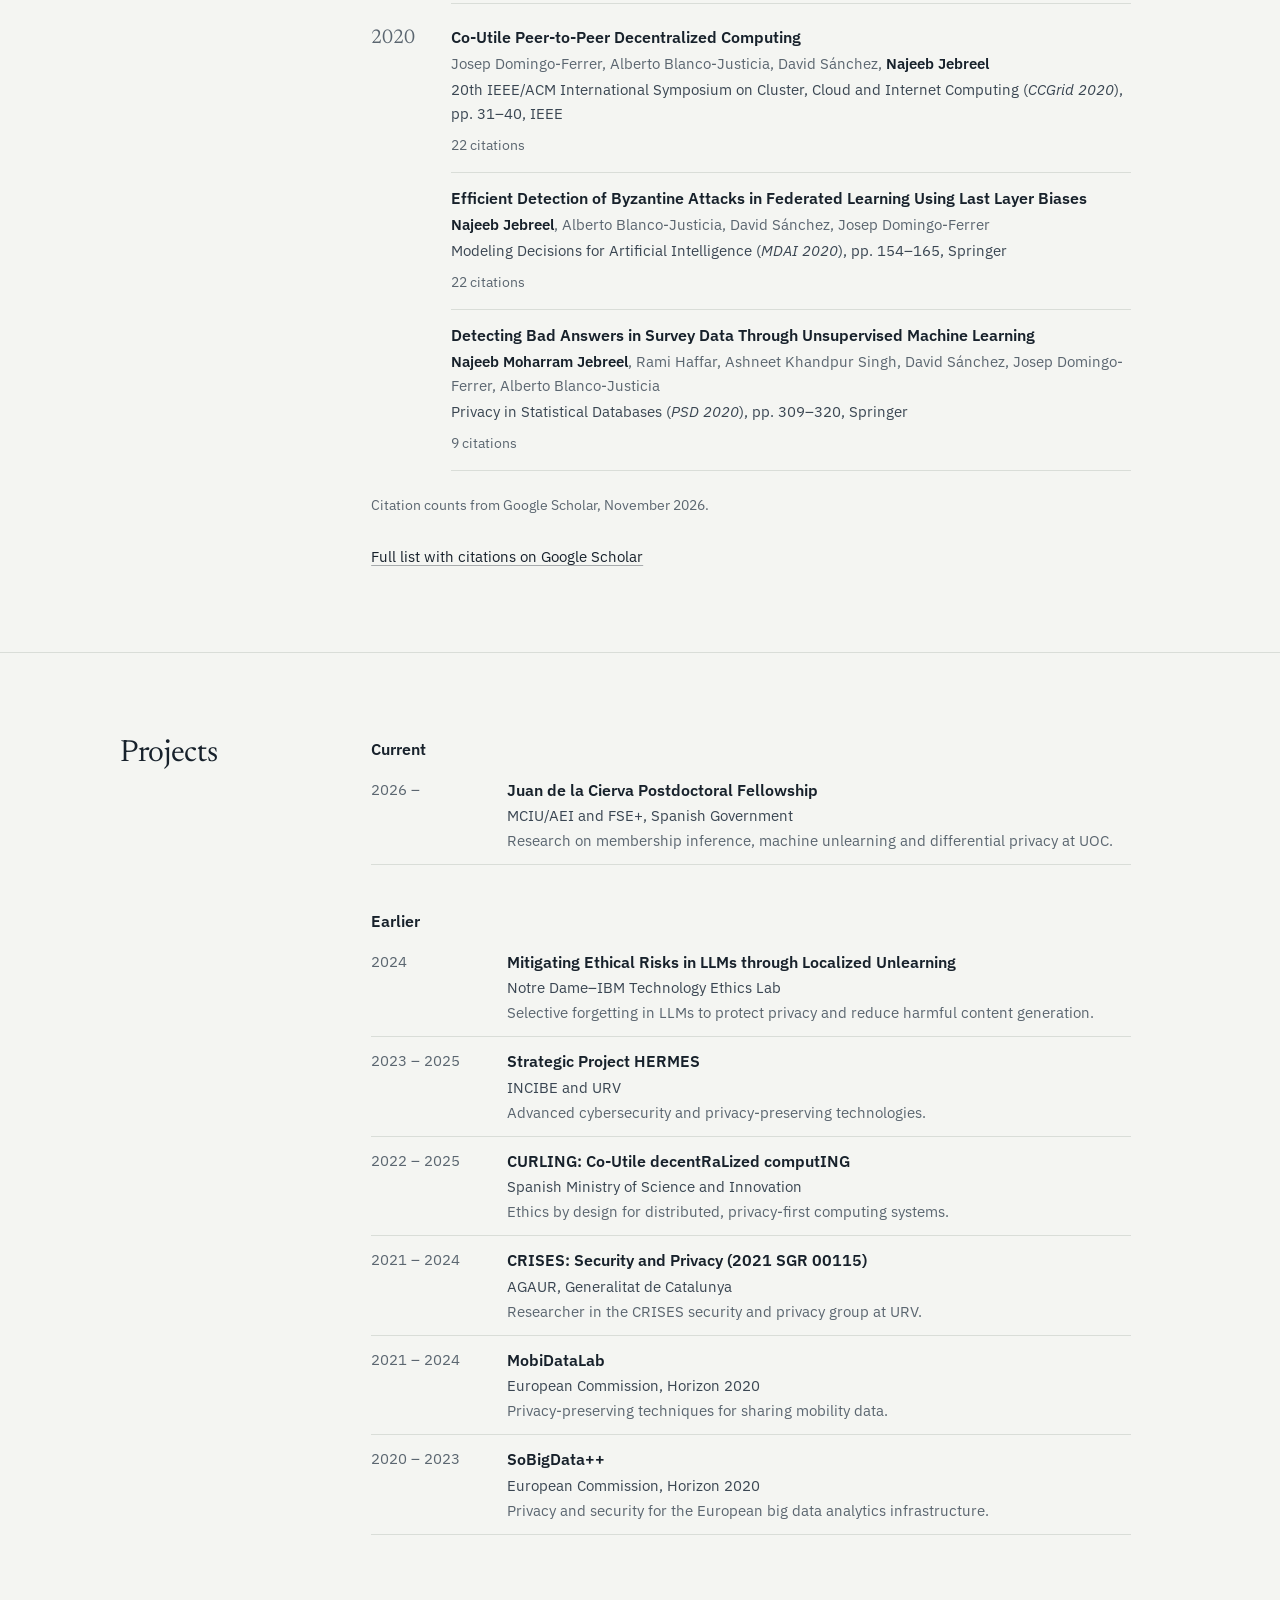
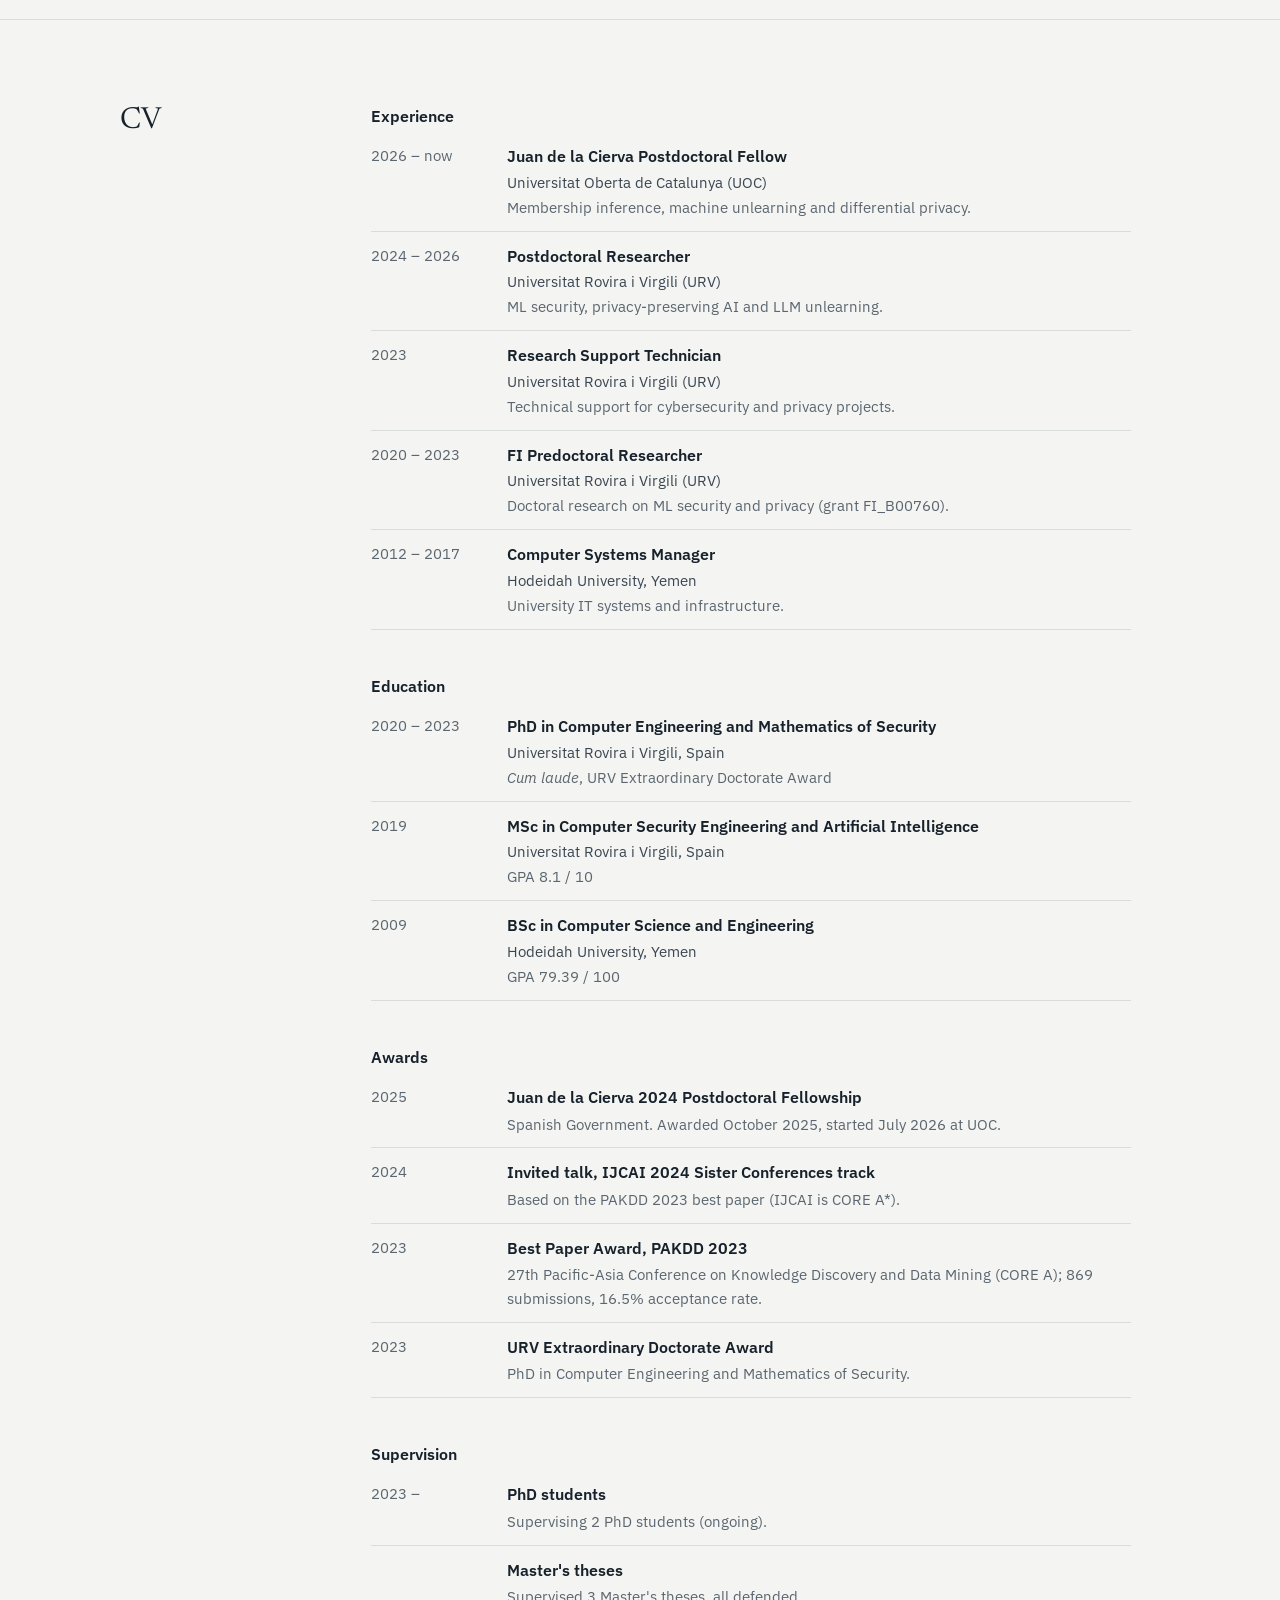
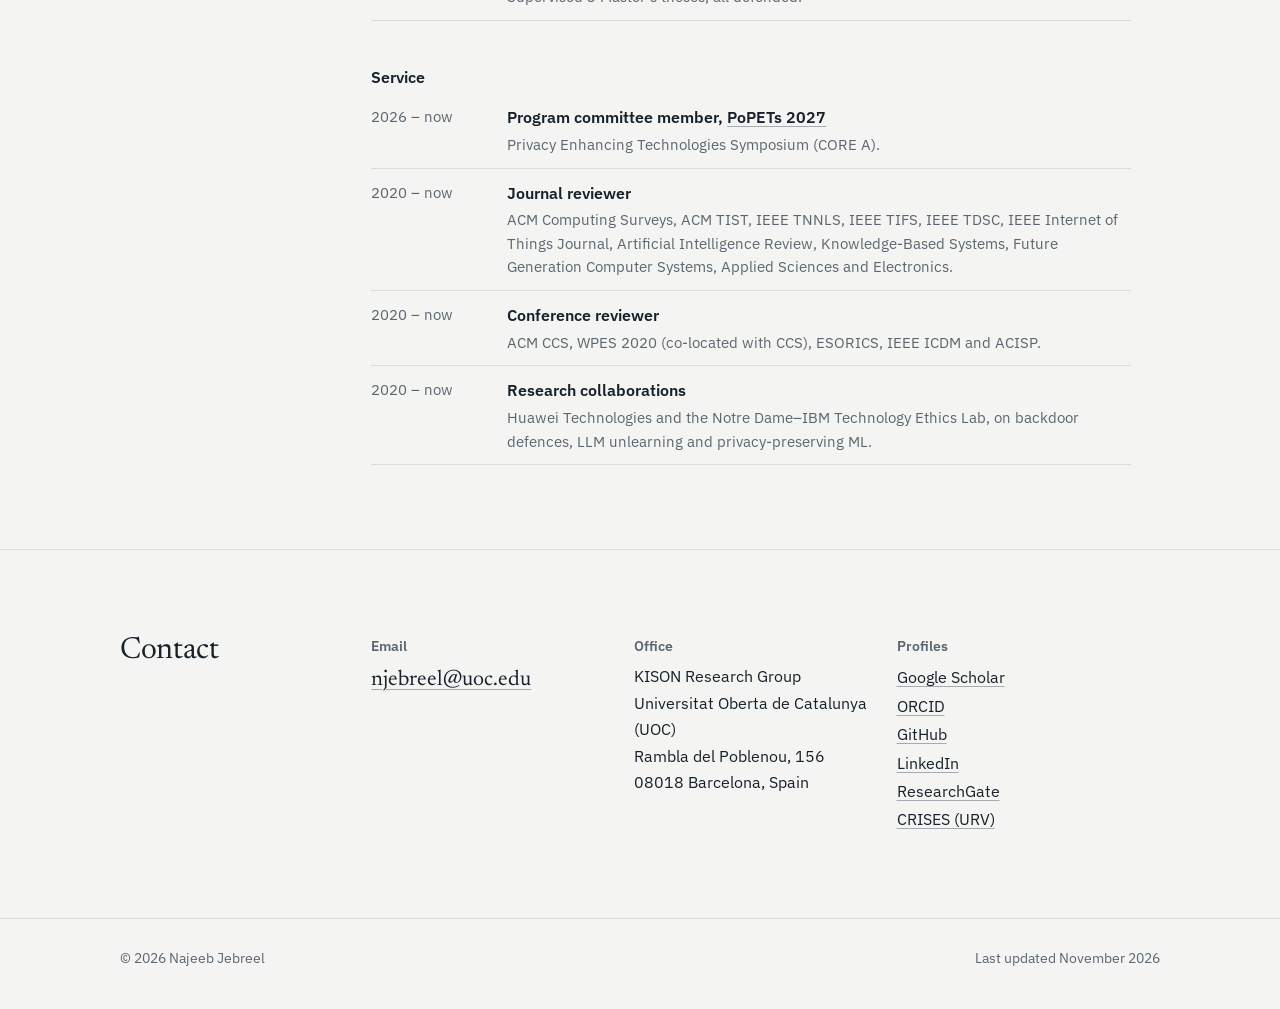
==== commit ba009c14: "Merge verified-review journals into the journal reviewer list Co-Authored-By: Claude Opus 5.5 <norep" ====
--- a/index.html
+++ b/index.html
@@ -393,9 +393,8 @@
         <h3 class="sub">Service</h3>
         <ul class="rows">
           <li><span class="when">2026 – now</span><div><p class="what">Program committee member, <a rel="noopener" href="https://submit.petsymposium.org/2027.1/users.php/pc">PoPETs 2027</a></p><div class="detail">Privacy Enhancing Technologies Symposium (CORE A).</div></div></li>
-          <li><span class="when">2020 – now</span><div><p class="what">Journal reviewer</p><div class="detail">Knowledge-Based Systems, Future Generation Computer Systems, IEEE Internet of Things Journal, IEEE TDSC, IEEE TNNLS, IEEE TIFS, ACM TIST and ACM Computing Surveys.</div></div></li>
+          <li><span class="when">2020 – now</span><div><p class="what">Journal reviewer</p><div class="detail">ACM Computing Surveys, ACM TIST, IEEE TNNLS, IEEE TIFS, IEEE TDSC, IEEE Internet of Things Journal, Artificial Intelligence Review, Knowledge-Based Systems, Future Generation Computer Systems, Applied Sciences and Electronics.</div></div></li>
           <li><span class="when">2020 – now</span><div><p class="what">Conference reviewer</p><div class="detail">ACM CCS, WPES 2020 (co-located with CCS), ESORICS, IEEE ICDM and ACISP.</div></div></li>
-          <li><span class="when">2020 – now</span><div><p class="what">Verified peer reviews: 16 (Web of Science)</p><div class="detail"><ul><li><span dir="ltr">ACM Computing Surveys</span>: 2 reviews</li><li><span dir="ltr">ACM Transactions on Intelligent Systems and Technology</span>: 2 reviews</li><li><span dir="ltr">Applied Sciences</span>: 2 reviews</li><li><span dir="ltr">Electronics</span>: 2 reviews</li><li><span dir="ltr">IEEE Internet of Things Journal</span>: 1 review</li><li><span dir="ltr">Artificial Intelligence Review</span>: 1 review</li><li><span dir="ltr">IEEE Transactions on Information Forensics and Security</span>: 1 review</li><li><span dir="ltr">IEEE Transactions on Neural Networks and Learning Systems</span>: 1 review</li></ul></div></div></li>
           <li><span class="when">2020 – now</span><div><p class="what">Research collaborations</p><div class="detail">Huawei Technologies and the Notre Dame–IBM Technology Ethics Lab, on backdoor defences, LLM unlearning and privacy-preserving ML.</div></div></li>
         </ul>
       </div>
